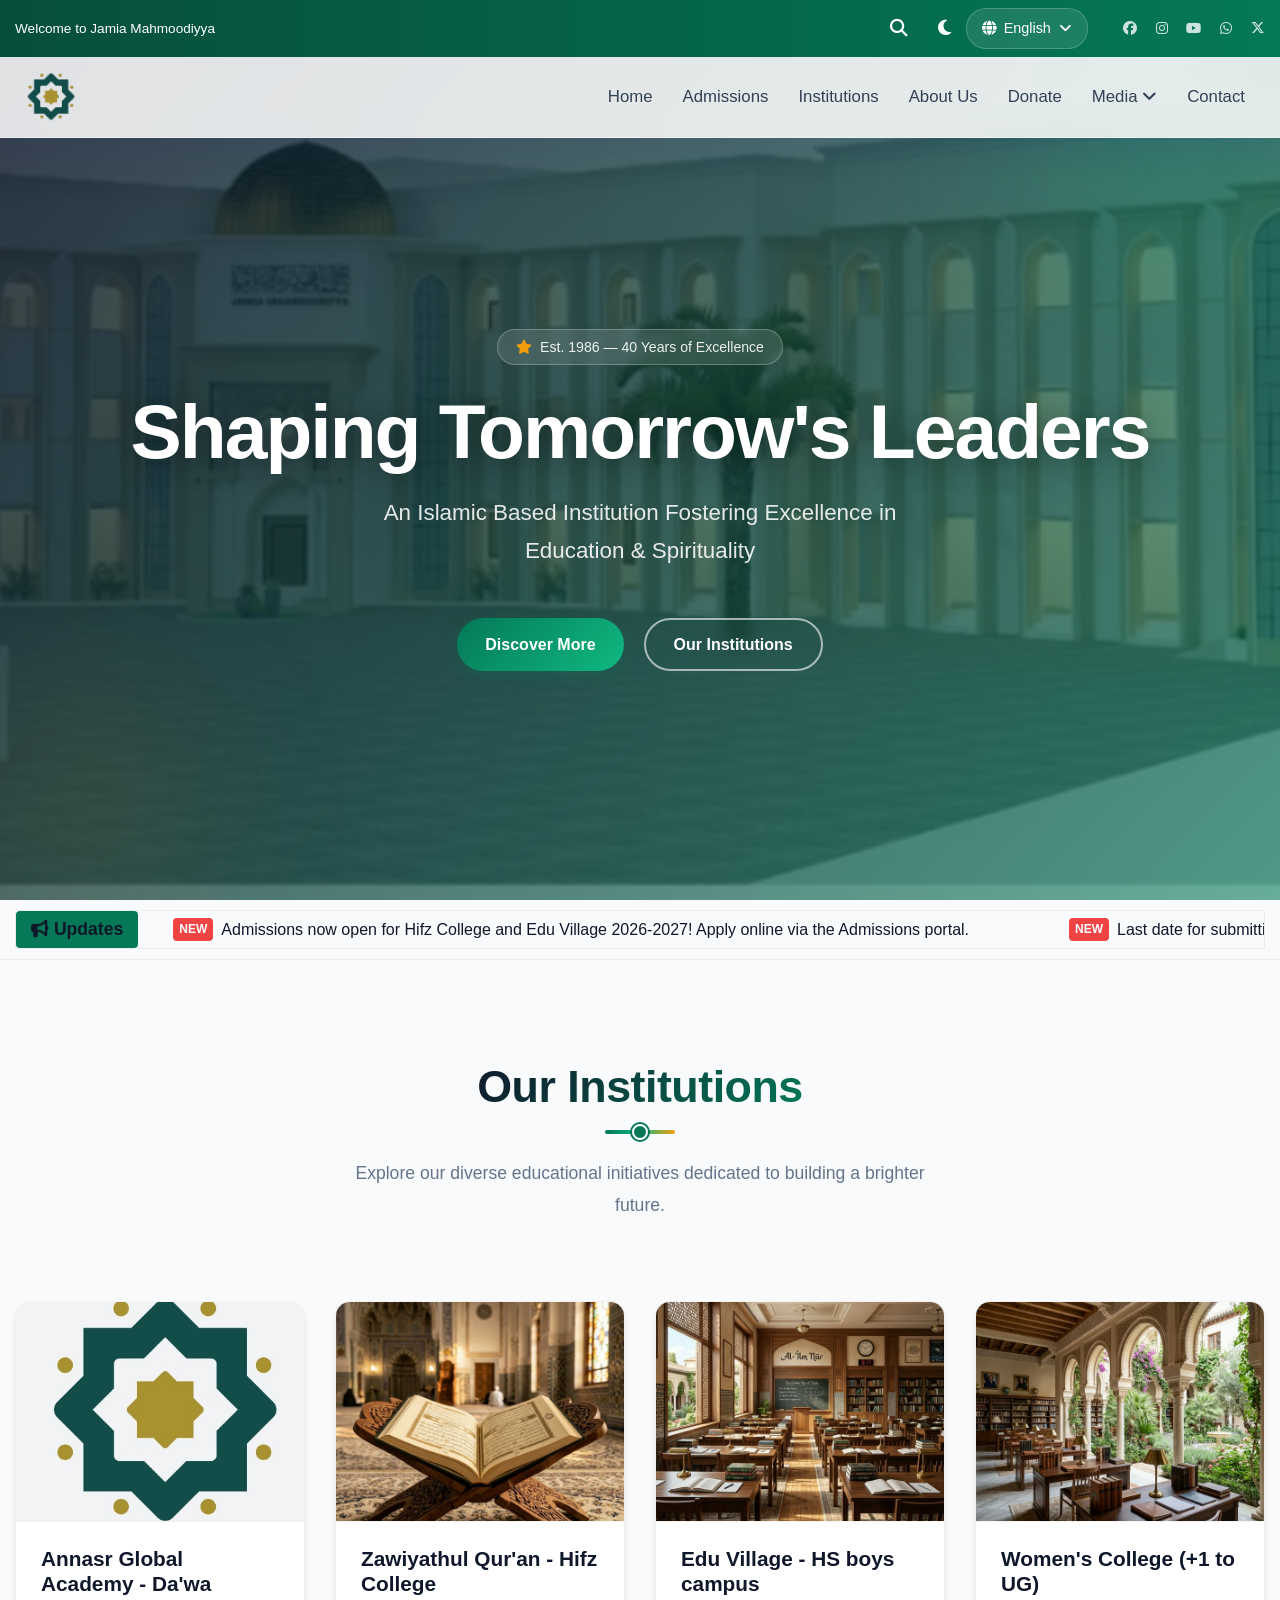
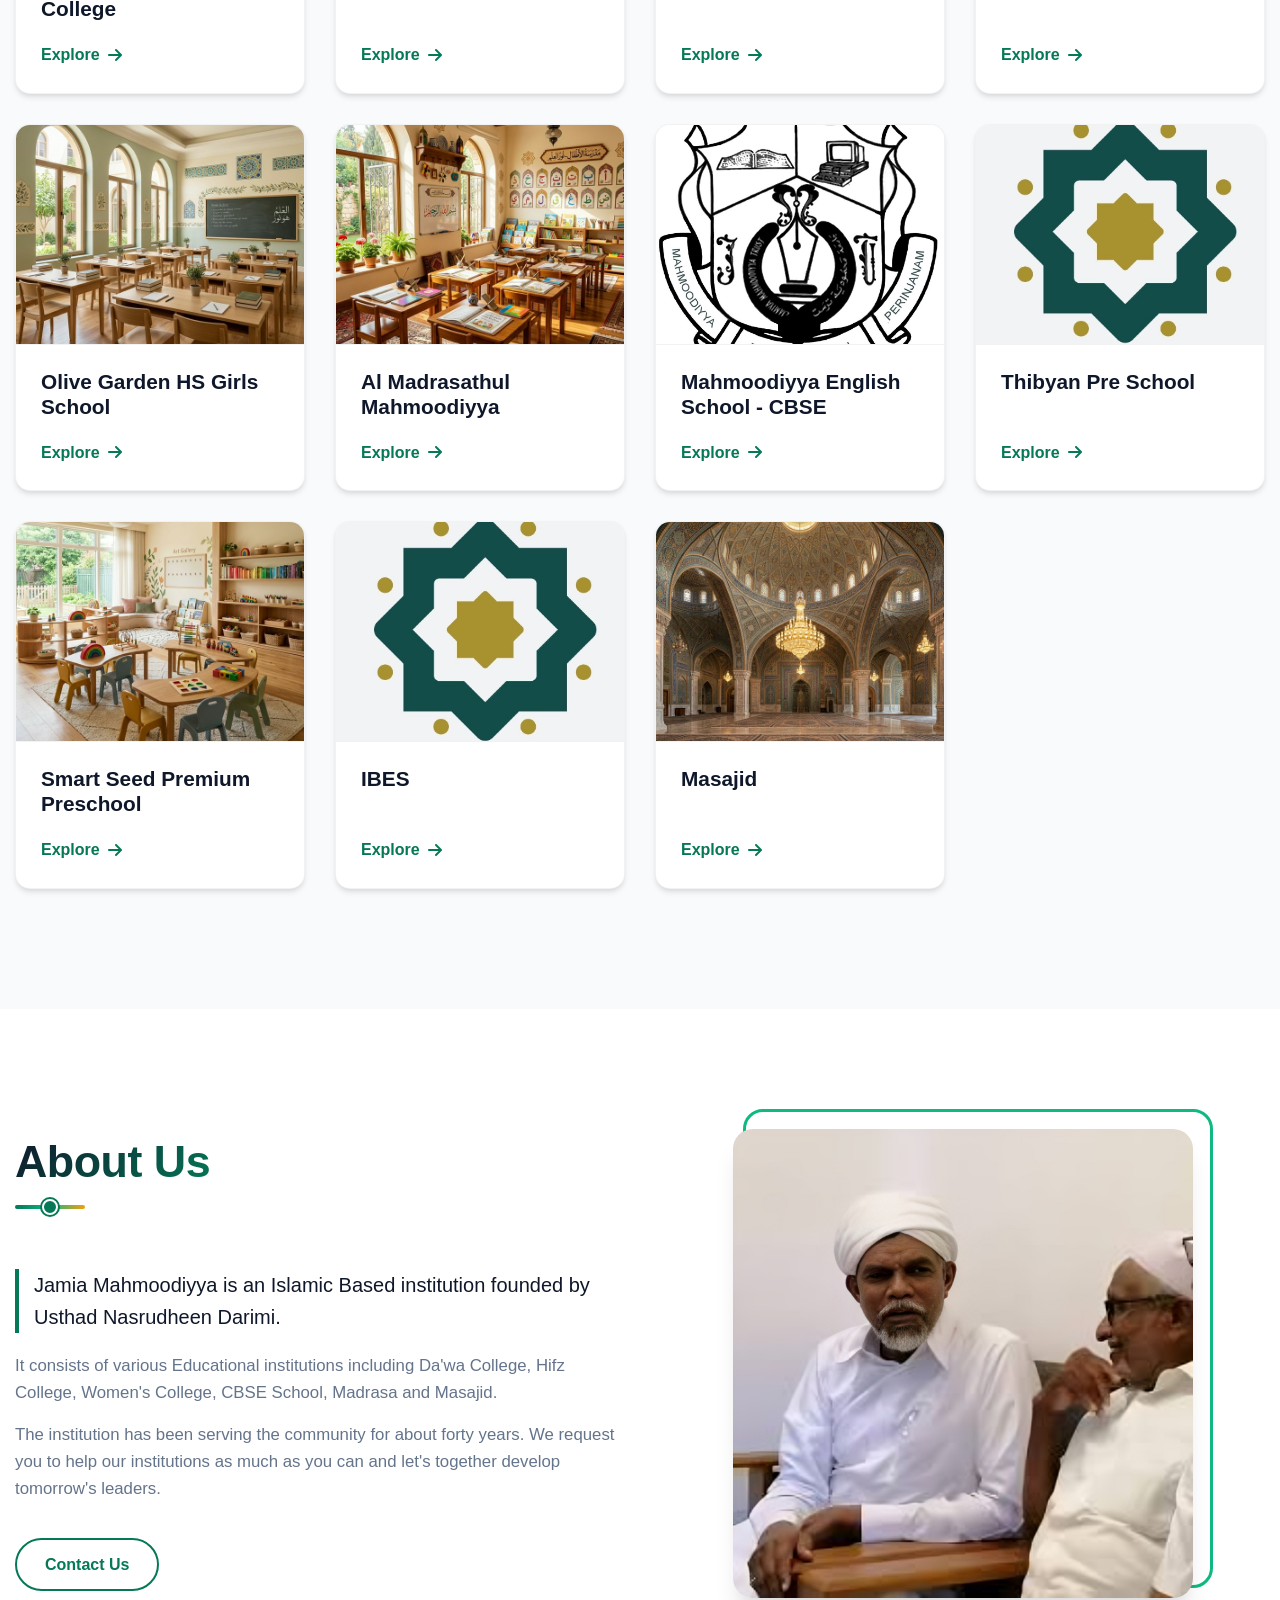
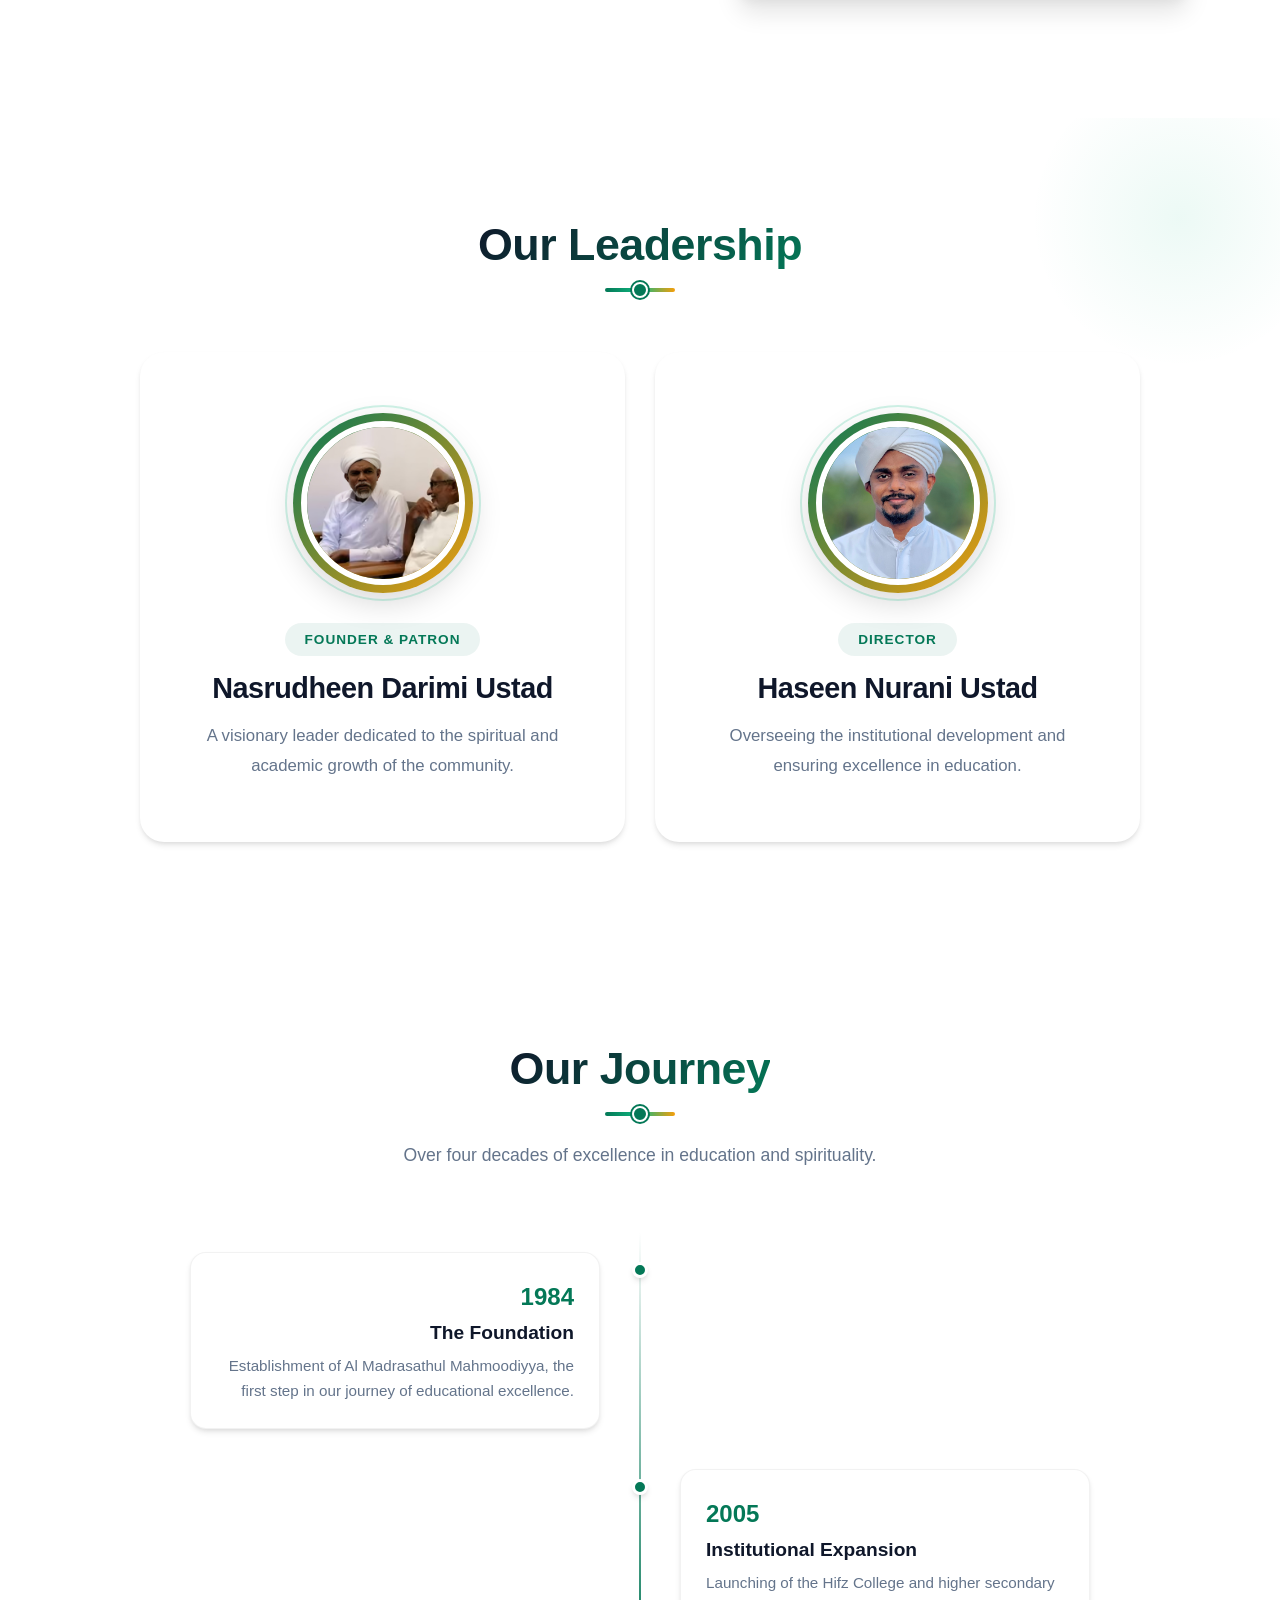
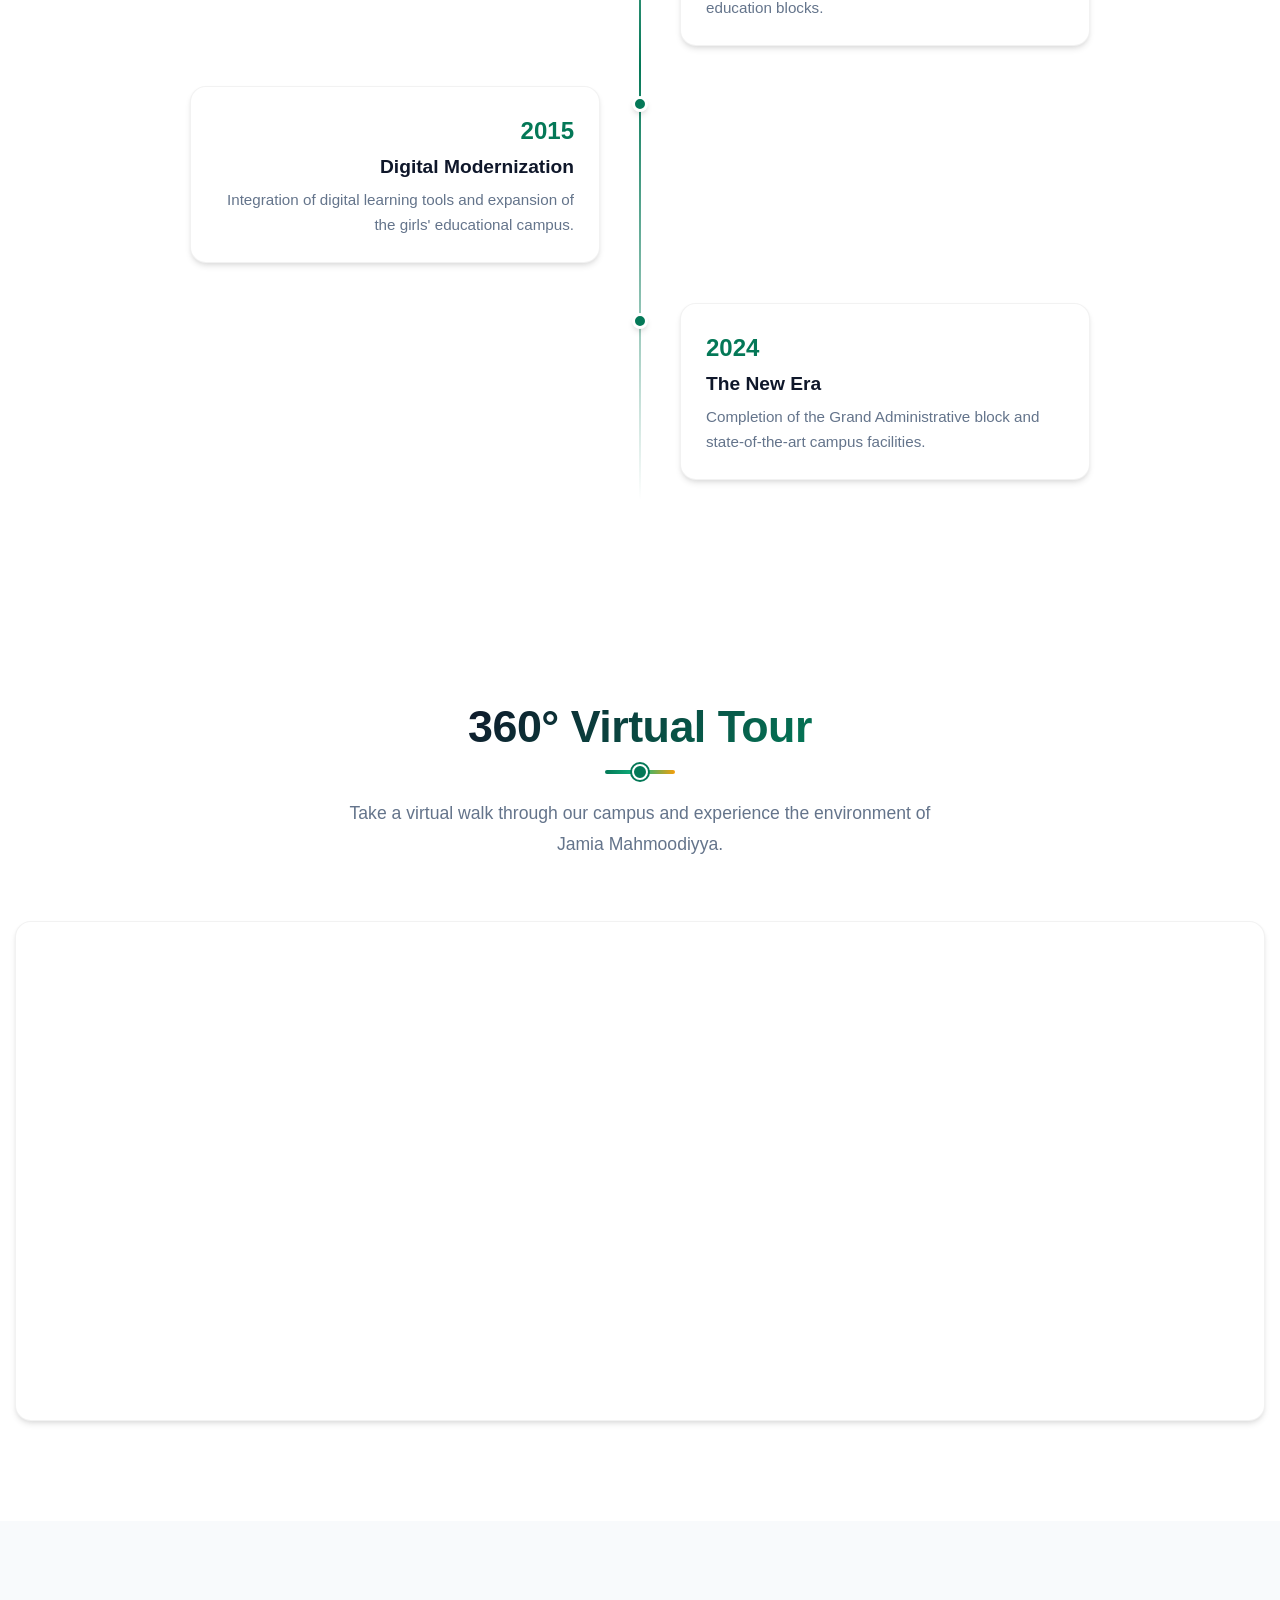
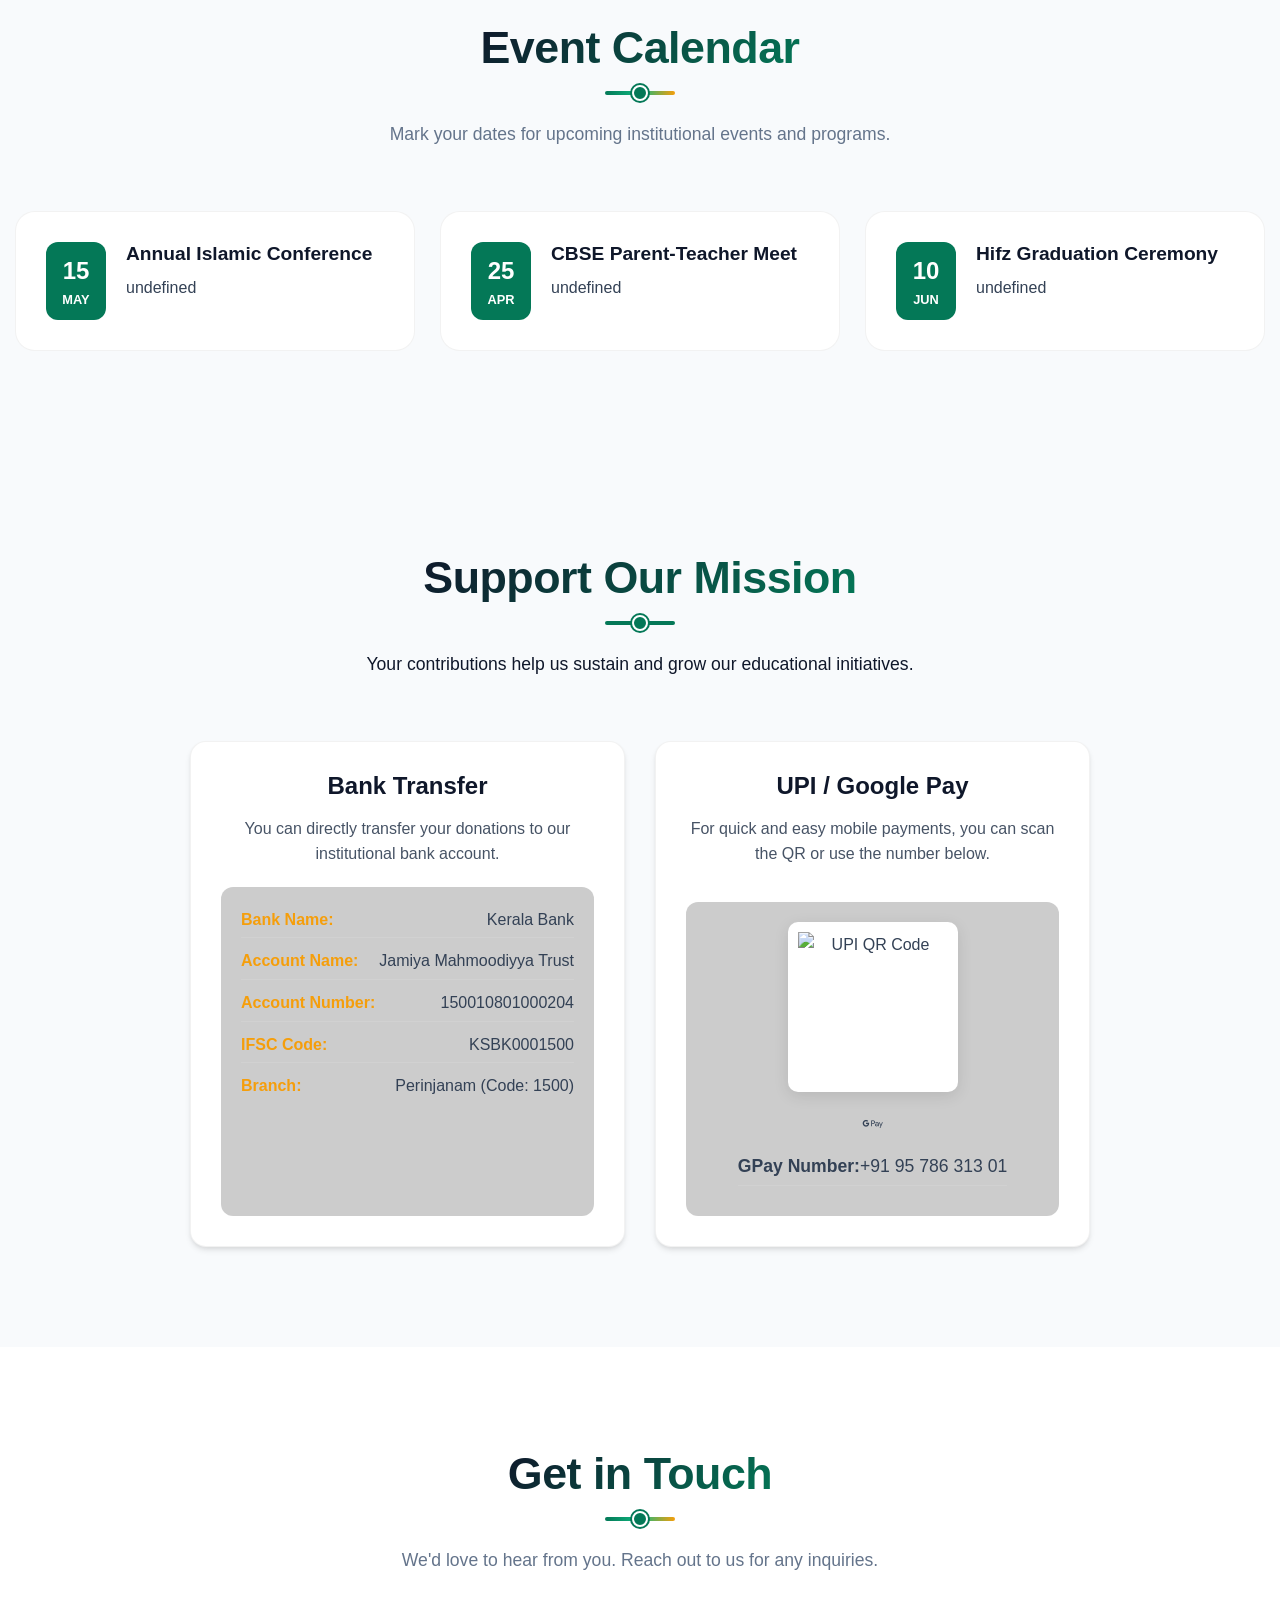
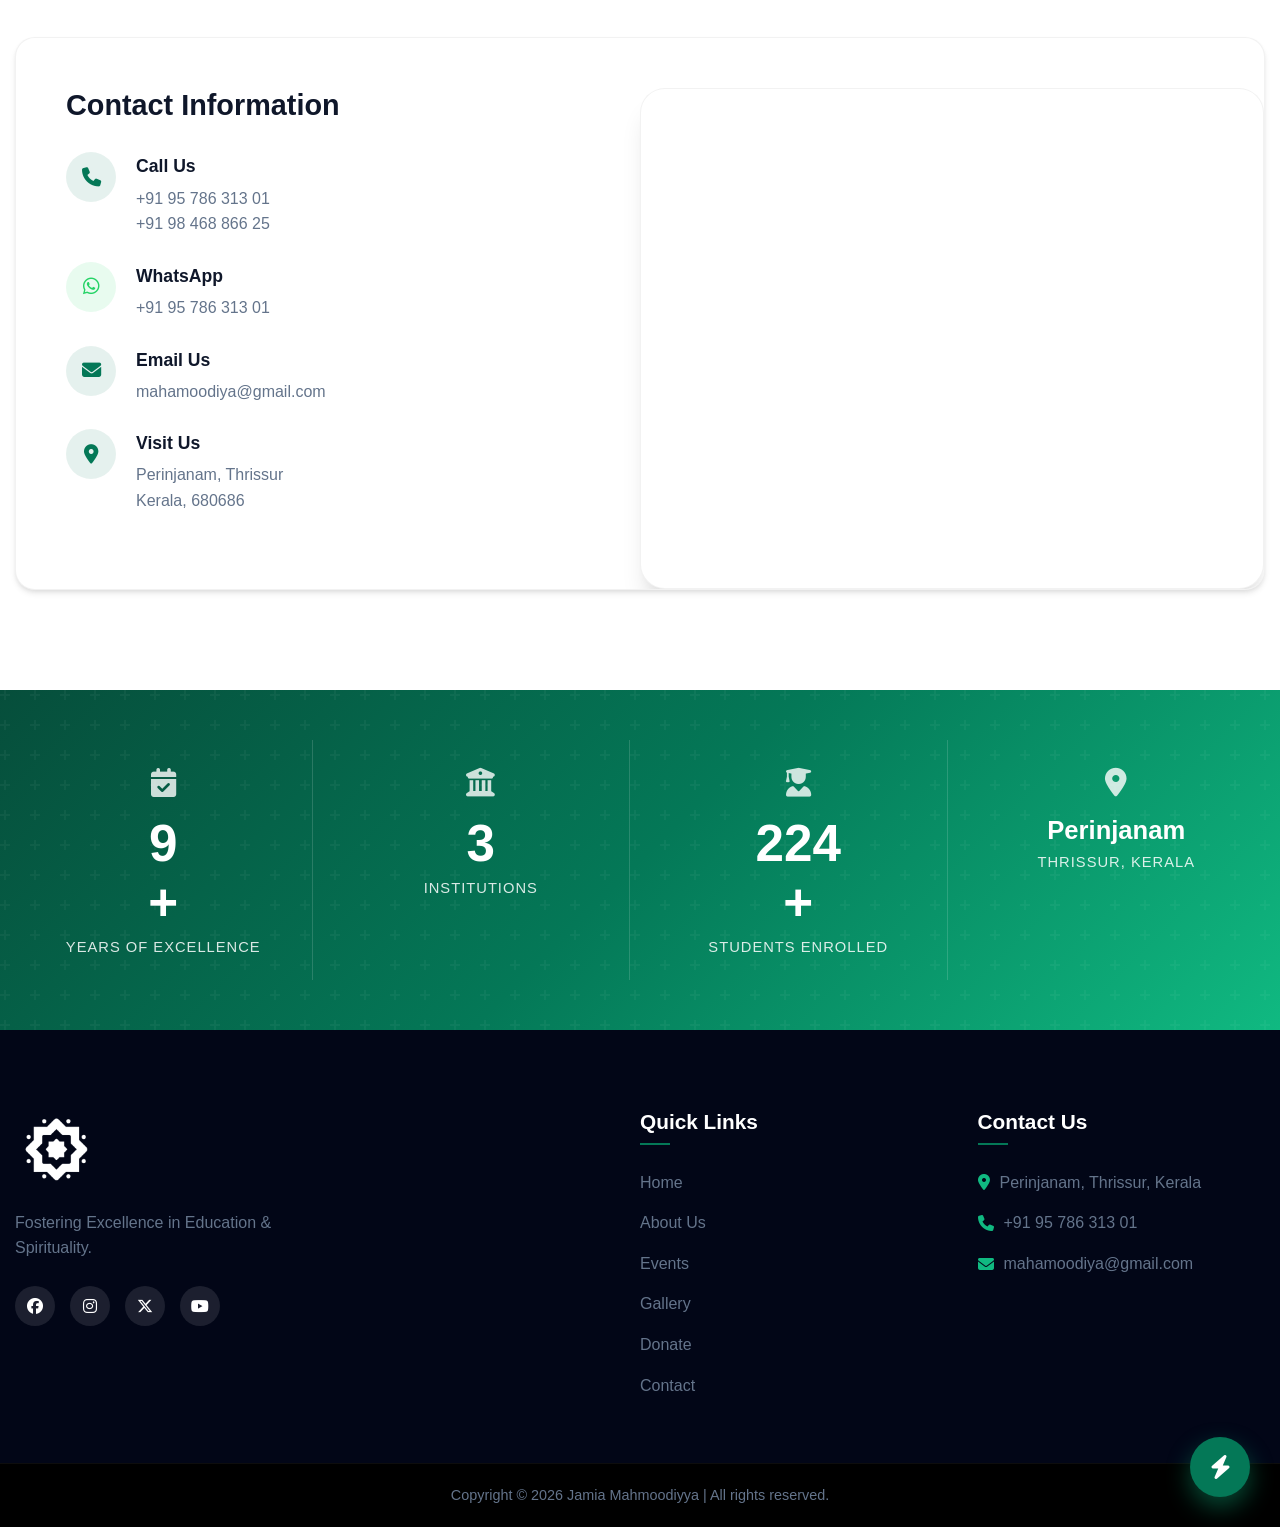
==== index.html @ a2c1b1e9 "implemented Interactive Journey, Quick Action FAB, and enhanced Google Maps" ====
<!DOCTYPE html>
<html lang="en">

<head>
    <meta charset="UTF-8">
    <meta name="viewport" content="width=device-width, initial-scale=1.0">
    <link rel="stylesheet" href="style.css">
    <link href="https://cdnjs.cloudflare.com/ajax/libs/font-awesome/6.6.0/css/all.min.css" rel="stylesheet">
    <link rel="icon" type="image/x-icon" href="Images/annasr.jpg">
    <title>Jamia Mahmoodiyya - Official Website</title>
    
    <!-- Pannellum 360 Viewer -->
    <link rel="stylesheet" href="https://cdn.jsdelivr.net/npm/pannellum@2.5.6/build/pannellum.css"/>
    <script type="text/javascript" src="https://cdn.jsdelivr.net/npm/pannellum@2.5.6/build/pannellum.js"></script>
    <!-- SEO & Open Graph Meta Tags -->
    <meta name="description"
        content="Jamia Mahmoodiyya is an Islamic Based institution fostering excellence in Education & Spirituality, founded by Usthad Nasrudheen Darimi.">
    <meta property="og:title" content="Jamia Mahmoodiyya - Shaping Tomorrow's Leaders">
    <meta property="og:description"
        content="An Islamic Based Institution Fostering Excellence in Education & Spirituality in Kerala.">
    <meta property="og:image" content="https://jamiamahmoodiyya.com/Images/annasr.jpg">
    <meta property="og:url" content="https://jamiamahmoodiyya.com">
    <meta name="twitter:card" content="summary_large_image">
    <!-- LocalBusiness Schema -->
    <script type="application/ld+json">
    {
      "@context": "https://schema.org",
      "@type": "EducationalOrganization",
      "name": "Jamia Mahmoodiyya",
      "url": "https://jamiamahmoodiyya.com/",
      "logo": "https://jamiamahmoodiyya.com/Images/annasr.jpg",
      "description": "An Islamic Based Institution Fostering Excellence in Education & Spirituality in Kerala.",
      "telephone": "+91-9578631301",
      "address": {
        "@type": "PostalAddress",
        "streetAddress": "Chakkarapadam Rd",
        "addressLocality": "Perinjanam",
        "addressRegion": "Kerala",
        "postalCode": "680686",
        "addressCountry": "IN"
      }
    }
    </script>
</head>

<body id="top">
    <!-- Splash Screen -->
    <div id="splash-screen">
        <img src="Images/annasr-bg.png" alt="Jamia Mahmoodiyya Logo" class="splash-logo">
        <div class="splash-loader"></div>
    </div>    <!-- Scrolling Notice Bar -->
    <div class="scroll-progress-container">
        <div class="scroll-progress-bar" id="scroll-progress-bar"></div>
    </div>

    <header class="main-head glass-header">
        <section class="welcome-icons-head">
            <div class="welcome-icons-div-head container">
                <div class="welcome">
                    <div class="welcome-text">
                        <span data-i18n="welcome-msg">Welcome to Jamia Mahmoodiyya</span>
                    </div>
                </div>

                <div class="lang-switcher-container" style="display: flex; align-items: center; gap: 15px;">
                    <button id="theme-toggle" aria-label="Toggle Dark Mode"
                        style="background:transparent; border:none; color:white; cursor:pointer; font-size: 1.1rem; transition: transform 0.2s;"><i
                            class="fa-solid fa-moon"></i></button>
                    <div class="lang-btn" id="lang-btn">
                        <i class="fa-solid fa-globe"></i> <span id="current-lang">English</span> <i
                            class="fa-solid fa-angle-down"></i>
                    </div>
                    <div class="lang-dropdown glass-menu" id="lang-dropdown">
                        <a href="#" class="lang-option" data-lang="en">English</a>
                        <a href="#" class="lang-option" data-lang="ml">മലയാളം</a>
                        <a href="#" class="lang-option" data-lang="ar">العربية</a>
                    </div>
                </div>

                <div class="icons">
                    <div class="icons-social-media">
                        <a href="https://www.facebook.com/KRNasrudheenDarimi?__tn__=-UC*F" target="_blank"
                            aria-label="Facebook"><i class="fa-brands fa-facebook"></i></a>
                        <a href="https://www.instagram.com/jamia_mahmoodiyya" target="_blank" aria-label="Instagram"><i
                                class="fa-brands fa-instagram"></i></a>
                        <a href="https://youtube.com/@mahmoodiyyamedia" target="_blank" aria-label="YouTube"><i
                                class="fa-brands fa-youtube"></i></a>
                        <a href="https://wa.me/+919578631301" target="_blank" aria-label="WhatsApp"><i
                                class="fa-brands fa-whatsapp"></i></a>
                        <a href="#" aria-label="X (Twitter)"><i class="fa-brands fa-x-twitter"></i></a>
                    </div>
                </div>
            </div>
        </section>

        <nav class="navi container">
            <div class="nav-content">
                <div class="nav-img">
                    <a href="index.html">
                        <img src="Images\annasr-bg.png" alt="Jamia Mahmoodiyya Logo">
                    </a>
                </div>

                <div class="nav-link">
                    <ul>
                        <li><a href="index.html" data-i18n="nav-home">Home</a></li>
                        <li><a href="admissions.html" data-i18n="nav-admissions">Admissions</a></li>
                        <li><a href="index.html#our-institutions" data-i18n="nav-institutions">Institutions</a></li>
                        <li><a href="index.html#About-us" data-i18n="nav-about">About Us</a></li>
                        <li><a href="#donate" data-i18n="nav-donate">Donate</a></li>
                        <li class="media-hover"><a href="#" data-i18n="nav-media">Media <i
                                    class="fa-solid fa-angle-down"></i></a>
                            <div class="sub-menu-media glass-menu">
                                <ul>
                                    <li><a href="events.html">Events</a></li>
                                    <li><a href="photogallery.html">Photo Gallery</a></li>
                                    <li><a href="videogallery.html">Video Gallery</a></li>
                                </ul>
                            </div>
                        </li>
                        <li><a href="#contact">Contact</a></li>
                    </ul>
                </div>

                <div class="mobile-menu-btn" role="button" tabindex="0" aria-label="Toggle Mobile Menu">
                    <i class="fa-solid fa-bars"></i>
                </div>
            </div>
        </nav>
    </header>

    <main>
        <section class="hero-section" id="home">
            <div class="hero-overlay"></div>
            <!-- Decorative floating orbs -->
            <div class="hero-orb hero-orb-1"></div>
            <div class="hero-orb hero-orb-2"></div>

            <div class="hero-content container reveal">
                <div class="hero-badge">
                    <i class="fa-solid fa-star" style="color:var(--accent-color);"></i>
                    Est. 1986 — 40 Years of Excellence
                </div>
                <h1 class="hero-title" data-i18n="hero-title">Shaping Tomorrow's
                    <span class="hero-title-accent">Leaders</span>
                </h1>
                <p class="hero-subtitle" data-i18n="hero-subtitle">An Islamic Based Institution Fostering Excellence in
                    Education &amp; Spirituality</p>
                <div class="hero-buttons">
                    <a href="#About-us" class="btn btn-primary" data-i18n="btn-discover">
                        <i class="fa-solid fa-compass"></i> Discover More
                    </a>
                    <a href="#our-institutions" class="btn btn-secondary" data-i18n="btn-institutions">
                        <i class="fa-solid fa-building-columns"></i> Our Institutions
                    </a>
                </div>
            </div>
        </section>

        <!-- Notice Board Section -->
        <section class="notice-board-section">
            <div class="container relative">
                <div class="notice-board-container">
                    <div class="notice-header">
                        <h3><i class="fa-solid fa-bullhorn"></i> Updates</h3>
                    </div>
                    <div class="notice-content">
                        <div class="marquee-track">
                            <span class="notice-item"><span class="badge new-badge">NEW</span> Admissions now open for Hifz College and Edu Village 2026-2027! Apply online via the Admissions portal.</span>
                            <span class="notice-item"><span class="badge new-badge">REMINDER</span> Last date for submitting
                                Hifz College applications is March 31, 2026.</span>
                            <span class="notice-item">Upcoming Event: Annual Islamic Conference to be held next month.
                                Detailed schedule will be published soon.</span>
                            <span class="notice-item"><span class="badge new-badge">UPDATE</span> Important
                                parent-teacher meeting for CBSE students on the upcoming Saturday.</span>
                            <span class="notice-item">Result published for Al Madrasathul Mahmoodiyya Half-yearly
                                examinations. Please collect from the office.</span>
                            <span class="notice-item">New hostel facilities now available for Da'wa College students.
                                Contact the administration for details.</span>
                            <span class="notice-item">Congratulations to the successful candidates of the recent
                                scholarship exams!</span>
                            <span class="notice-item"><span class="badge new-badge">NOTICE</span> Special weekend Islamic classes starting
                                for professionals next month.</span>
                            <span class="notice-item">Donations mapping improved: Seamless UPI payment methods are now
                                live and verified.</span>
                            <span class="notice-item">Jamia Mahmoodiyya Women's College announces new diploma courses in
                                Islamic Finance.</span>
                        </div>
                    </div>
                </div>
            </div>
        </section>

        <section class="institution section-padding" id="our-institutions">
            <div class="container reveal">
                <div class="section-header">
                    <h2>Our Institutions</h2>
                    <div class="divider"></div>
                    <p class="section-desc">Explore our diverse educational initiatives dedicated to building a brighter
                        future.</p>
                </div>

                <div class="institution-gallery">
                    <a href="institutions.html?id=annasr" class="inst-item glass-card">
                        <div class="inst-img-wrapper">
                            <img src="Images\annasr.jpg" alt="Annasr Global Academy - Da'wa college" loading="lazy">
                        </div>
                        <div class="inst-info">
                            <h3 class="inst-name">Annasr Global Academy - Da'wa College</h3>
                            <span class="view-details">Explore <i class="fa-solid fa-arrow-right"></i></span>
                        </div>
                    </a>
                    <a href="institutions.html?id=zawiya" class="inst-item glass-card">
                        <div class="inst-img-wrapper">
                            <img src="Images\zawiyathul_quran.png" alt="Zawiyathul Qur'an" loading="lazy">
                        </div>
                        <div class="inst-info">
                            <h3 class="inst-name">Zawiyathul Qur'an - Hifz College</h3>
                            <span class="view-details">Explore <i class="fa-solid fa-arrow-right"></i></span>
                        </div>
                    </a>
                    <a href="institutions.html?id=eduvillage" class="inst-item glass-card">
                        <div class="inst-img-wrapper">
                            <img src="Images\edu_village.png" alt="Edu Village" loading="lazy">
                        </div>
                        <div class="inst-info">
                            <h3 class="inst-name">Edu Village - HS boys campus</h3>
                            <span class="view-details">Explore <i class="fa-solid fa-arrow-right"></i></span>
                        </div>
                    </a>
                    <a href="institutions.html?id=womens" class="inst-item glass-card">
                        <div class="inst-img-wrapper">
                            <img src="Images\womens_college.png" alt="Women's College" loading="lazy">
                        </div>
                        <div class="inst-info">
                            <h3 class="inst-name">Women's College (+1 to UG)</h3>
                            <span class="view-details">Explore <i class="fa-solid fa-arrow-right"></i></span>
                        </div>
                    </a>
                    <a href="institutions.html?id=olive_garden" class="inst-item glass-card">
                        <div class="inst-img-wrapper">
                            <img src="Images\olive_garden.png" alt="Olive Garden" loading="lazy">
                        </div>
                        <div class="inst-info">
                            <h3 class="inst-name">Olive Garden HS Girls School</h3>
                            <span class="view-details">Explore <i class="fa-solid fa-arrow-right"></i></span>
                        </div>
                    </a>
                    <a href="institutions.html?id=madrasa" class="inst-item glass-card">
                        <div class="inst-img-wrapper">
                            <img src="Images\madrasa.png" alt="Al Madrasathul Mahmoodiyya" loading="lazy">
                        </div>
                        <div class="inst-info">
                            <h3 class="inst-name">Al Madrasathul Mahmoodiyya</h3>
                            <span class="view-details">Explore <i class="fa-solid fa-arrow-right"></i></span>
                        </div>
                    </a>
                    <a href="institutions.html?id=cbse" class="inst-item glass-card">
                        <div class="inst-img-wrapper">
                            <img src="Images\logo eng schl.jpg" alt="Mahmoodiyya English School" loading="lazy">
                        </div>
                        <div class="inst-info">
                            <h3 class="inst-name">Mahmoodiyya English School - CBSE</h3>
                            <span class="view-details">Explore <i class="fa-solid fa-arrow-right"></i></span>
                        </div>
                    </a>
                    <a href="institutions.html?id=thibyan" class="inst-item glass-card">
                        <div class="inst-img-wrapper">
                            <img src="Images\annasr.jpg" alt="Thibyan Pre School" loading="lazy">
                        </div>
                        <div class="inst-info">
                            <h3 class="inst-name">Thibyan Pre School</h3>
                            <span class="view-details">Explore <i class="fa-solid fa-arrow-right"></i></span>
                        </div>
                    </a>
                    <a href="institutions.html?id=smart_seed" class="inst-item glass-card">
                        <div class="inst-img-wrapper">
                            <img src="Images\smart_seed.png" alt="Smart Seed Premium Pre-school" loading="lazy">
                        </div>
                        <div class="inst-info">
                            <h3 class="inst-name">Smart Seed Premium Preschool</h3>
                            <span class="view-details">Explore <i class="fa-solid fa-arrow-right"></i></span>
                        </div>
                    </a>
                    <a href="institutions.html?id=ibes" class="inst-item glass-card">
                        <div class="inst-img-wrapper">
                            <img src="Images\annasr.jpg" alt="IBES" loading="lazy">
                        </div>
                        <div class="inst-info">
                            <h3 class="inst-name">IBES</h3>
                            <span class="view-details">Explore <i class="fa-solid fa-arrow-right"></i></span>
                        </div>
                    </a>
                    <a href="institutions.html?id=masajid" class="inst-item glass-card">
                        <div class="inst-img-wrapper">
                            <img src="Images\masajid.png" alt="Masajid" loading="lazy">
                        </div>
                        <div class="inst-info">
                            <h3 class="inst-name">Masajid</h3>
                            <span class="view-details">Explore <i class="fa-solid fa-arrow-right"></i></span>
                        </div>
                    </a>
                </div>
            </div>
        </section>



        <section id="About-us" class="about section-padding">
            <div class="container reveal">
                <div class="about-content grid-2-col">
                    <div class="about-text-content">
                        <div class="section-header align-left">
                            <h2>About Us</h2>
                            <div class="divider align-left"></div>
                        </div>
                        <p class="abt-lead">Jamia Mahmoodiyya is an Islamic Based institution founded by Usthad
                            Nasrudheen Darimi.</p>
                        <p class="abt">It consists of various Educational institutions including Da'wa College, Hifz
                            College, Women's College, CBSE School, Madrasa and Masajid.</p>
                        <p class="abt">The institution has been serving the community for about forty years. We request
                            you to help our institutions as much as you can and let's together develop tomorrow's
                            leaders.</p>
                        <a href="#contact" class="btn btn-outline">Contact Us</a>
                    </div>
                    <div class="about-image-content">
                        <div class="image-stack">
                            <img src="Images/darimi-ustad.png" alt="Usthad Nasrudheen Darimi"
                                class="about-img main-img shadow-lg" loading="lazy">
                        </div>
                    </div>
                </div>
            </div>
        </section>
        
        <!-- Leadership Section -->
        <section id="leadership" class="leadership section-padding">
            <div class="container reveal">
                <div class="section-header">
                    <h2 data-i18n="leadership-title">Our Leadership</h2>
                    <div class="divider"></div>
                </div>
                <div class="leadership-grid" id="faculty-list">
                    <!-- Leadership will be loaded dynamically from faculty.json -->
                </div>
            </div>
        </section>

        <!-- Milestone Timeline (Our Journey) -->
        <section id="our-journey" class="timeline-section section-padding bg-surface">
            <div class="container reveal">
                <div class="section-header">
                    <h2 data-i18n="timeline-title">Our Journey</h2>
                    <div class="divider"></div>
                    <p class="section-desc" data-i18n="timeline-desc">Over four decades of excellence in education and
                        spirituality.</p>
                </div>

                <div class="timeline" id="journey-timeline">
                    <!-- Milestones will be loaded dynamically from journey.json -->
                </div>
            </div>
        </section>



        <!-- Virtual Tour Section (360° View) -->
        <section class="virtual-tour-section section-padding bg-surface" id="virtual-tour">
            <div class="container">
                <div class="section-header">
                    <h2>360° Virtual Tour</h2>
                    <div class="divider"></div>
                    <p class="section-desc">Take a virtual walk through our campus and experience the environment of Jamia Mahmoodiyya.</p>
                </div>

                <div class="tour-wrapper glass-card">
                    <div id="panorama" style="width: 100%; height: 750px; border-radius: 15px;"></div>
                </div>

                <script>
                    document.addEventListener('DOMContentLoaded', function() {
                        // Initialize Pannellum when the section is reached or immediately
                        // For demonstration, we use the 'jm bg.jpg' as the 360 image
                        // In a real scenario, this would be an equirectangular 360 image
                        pannellum.viewer('panorama', {
                            "type": "equirectangular",
                            "panorama": "Images/mahmoodiyya new building.jpg",
                            "autoLoad": true,
                            "autoRotate": -2,
                            "title": "Jamia Mahmoodiyya - Main Building",
                            "author": "Jamia Media"
                        });
                    });
                </script>
            </div>
        </section>

        <!-- Dynamic Event Calendar -->
        <section id="event-calendar" class="section-padding">
            <div class="container reveal">
                <div class="section-header">
                    <h2 data-i18n="calendar-title">Event Calendar</h2>
                    <div class="divider"></div>
                    <p class="section-desc">Mark your dates for upcoming institutional events and programs.</p>
                </div>
                <div class="calendar-grid" id="calendar-track">
                    <!-- Events will be loaded dynamically -->
                </div>
            </div>
        </section>

        <section id="donate" class="donate section-padding">
            <div class="container reveal">
                <div class="section-header center">
                    <h2>Support Our Mission</h2>
                    <div class="divider"></div>
                    <p class="section-desc">Your contributions help us sustain and grow our educational initiatives.</p>
                </div>
                <!-- Latest Articles / Blog Section -->
        <!-- CTA Section -->
                <div class="donate-grid">
                    <div class="donate-card glass-card">
                        <div class="donate-info">
                            <h3>Bank Transfer</h3>
                            <p>You can directly transfer your donations to our institutional bank account.</p>
                            <div class="bank-details">
                                <p><strong>Bank Name:</strong> Kerala Bank</p>
                                <p><strong>Account Name:</strong> Jamiya Mahmoodiyya Trust</p>
                                <p><strong>Account Number:</strong> 150010801000204</p>
                                <p><strong>IFSC Code:</strong> KSBK0001500</p>
                                <p><strong>Branch:</strong> Perinjanam (Code: 1500)</p>
                            </div>
                        </div>
                    </div>

                    <!-- UPI/Google Pay Card -->
                    <div class="donate-card glass-card">
                        <div class="donate-info donate-info-centered">
                            <h3>UPI / Google Pay</h3>
                            <p>For quick and easy mobile payments, you can scan the QR or use the number below.</p>
                            <div class="upi-details-clean">
                                <div class="qr-code-wrapper">
                                    <img src="https://api.qrserver.com/v1/create-qr-code/?size=250x250&data=upi%3A%2F%2Fpay%3Fpa%3D9578631301%40okaxis%26pn%3DJamia%20Mahmoodiyya%26cu%3DINR"
                                        alt="UPI QR Code" loading="lazy">
                                </div>
                                <div class="upi-text-info">
                                    <div class="upi-icon"><i class="fa-brands fa-google-pay"></i></div>
                                    <p class="gpay-number"><strong>GPay Number:</strong> +91 95 786 313 01</p>
                                    <a href="upi://pay?pa=9578631301@okaxis&pn=Jamia%20Mahmoodiyya&cu=INR" class="btn btn-primary btn-sm mobile-only-pay" style="margin-top: 10px; font-size: 0.8rem; padding: 8px 15px;">
                                        <i class="fa-solid fa-mobile-screen"></i> Pay via UPI App
                                    </a>
                                </div>
                            </div>
                        </div>
                    </div>
                </div>
            </div>
        </section>

        <section id="contact" class="contact section-padding bg-surface">
            <div class="container reveal">
                <div class="section-header">
                    <h2>Get in Touch</h2>
                    <div class="divider"></div>
                    <p class="section-desc">We'd love to hear from you. Reach out to us for any inquiries.</p>
                </div>

                <div class="contact-container glass-card shadow-lg">
                    <div class="contact-details">
                        <h3>Contact Information</h3>
                        <ul class="contact-list">
                            <li>
                                <div class="icon-box"><i class="fa-solid fa-phone"></i></div>
                                <div class="info-text">
                                    <strong>Call Us</strong>
                                    <span>+91 95 786 313 01<br>+91 98 468 866 25</span>
                                </div>
                            </li>
                            <li>
                                <div class="icon-box whatsapp"><i class="fa-brands fa-whatsapp"></i></div>
                                <div class="info-text">
                                    <strong>WhatsApp</strong>
                                    <span><a href="https://wa.me/+919578631301" target="_blank">+91 95 786 313
                                            01</a></span>
                                </div>
                            </li>
                            <li>
                                <div class="icon-box email"><i class="fa-solid fa-envelope"></i></div>
                                <div class="info-text">
                                    <strong>Email Us</strong>
                                    <span><a href="mailto:mahamoodiya@gmail.com">mahamoodiya@gmail.com</a></span>
                                </div>
                            </li>
                            <li>
                                <div class="icon-box location"><i class="fa-solid fa-location-dot"></i></div>
                                <div class="info-text">
                                    <strong>Visit Us</strong>
                                    <span>Perinjanam, Thrissur<br>Kerala, 680686</span>
                                </div>
                            </li>
                        </ul>
                    </div>
                <div class="map-full-wrapper reveal">
                    <iframe
                        src="https://www.google.com/maps/embed?pb=!1m18!1m12!1m3!1d3925.376648256478!2d76.15800137451193!3d10.311711467594579!2m3!1f0!2f0!3f0!3m2!1i1024!2i768!4f13.1!3m3!1m2!1s0x3b081e195bdaab51%3A0x6294e8a838404e2e!2s8566%2BM6W%2C%201%2C%20Chakkarapadam%20Rd%2C%20Perinjanam%2C%20Kerala%20680686!5e0!3m2!1sen!2sin!4v1732860904368!5m2!1sen!2sin"
                        title="Jamia Mahmoodiyya Location Map" style="border:0; width: 100%; height: 450px; border-radius: 20px;" 
                        allowfullscreen="" loading="lazy" referrerpolicy="no-referrer-when-downgrade"></iframe>
                </div>
            </div>
        </section>

        <!-- Stats Strip -->
        <section class="stats-strip">
            <div class="container">
                <div class="stats-grid">
                    <div class="stat-item">
                        <div class="stat-icon"><i class="fa-solid fa-calendar-check"></i></div>
                        <span class="stat-number counter" data-target="40">0</span><span class="stat-number">+</span>
                        <div class="stat-label">Years of Excellence</div>
                    </div>
                    <div class="stat-item">
                        <div class="stat-icon"><i class="fa-solid fa-building-columns"></i></div>
                        <span class="stat-number counter" data-target="9">0</span>
                        <div class="stat-label">Institutions</div>
                    </div>
                    <div class="stat-item">
                        <div class="stat-icon"><i class="fa-solid fa-user-graduate"></i></div>
                        <span class="stat-number counter" data-target="1000">0</span><span class="stat-number">+</span>
                        <div class="stat-label">Students Enrolled</div>
                    </div>
                    <div class="stat-item">
                        <div class="stat-icon"><i class="fa-solid fa-location-dot"></i></div>
                        <span class="stat-number" style="font-size:1.6rem;">Perinjanam</span>
                        <div class="stat-label">Thrissur, Kerala</div>
                    </div>
                </div>
            </div>
        </section>
    </main>

    <footer class="site-footer">
        <div class="footerContainer container">
            <div class="footer-grid">
                <div class="footer-about">
                    <img src="Images/annasr-bg.png" alt="Jamia Mahmoodiyya Logo" class="footer-logo">
                    <p>Fostering Excellence in Education & Spirituality.</p>
                    <div class="socialIcons">
                        <a href="https://www.facebook.com/KRNasrudheenDarimi?__tn__=-UC*F" aria-label="Facebook"><i
                                class="fa-brands fa-facebook"></i></a>
                        <a href="https://www.instagram.com/jamia_mahmoodiyya" aria-label="Instagram"><i
                                class="fa-brands fa-instagram"></i></a>
                        <a href="#" aria-label="Twitter"><i class="fa-brands fa-x-twitter"></i></a>
                        <a href="https://youtube.com/@mahmoodiyyamedia" aria-label="YouTube"><i
                                class="fa-brands fa-youtube"></i></a>
                    </div>
                </div>

                <div class="footerNav">
                    <h3>Quick Links</h3>
                    <ul>
                        <li><a href="index.html" data-i18n="nav-home">Home</a></li>
                        <li><a href="#About-us">About Us</a></li>
                        <li><a href="events.html">Events</a></li>
                        <li><a href="photogallery.html">Gallery</a></li>
                        <li><a href="#donate">Donate</a></li>
                        <li><a href="#contact">Contact</a></li>
                    </ul>
                </div>

                <div class="footer-contact">
                    <h3>Contact Us</h3>
                    <p><i class="fa-solid fa-location-dot"></i> Perinjanam, Thrissur, Kerala</p>
                    <p><i class="fa-solid fa-phone"></i> +91 95 786 313 01</p>
                    <p><i class="fa-solid fa-envelope"></i> mahamoodiya@gmail.com</p>
                </div>
            </div>
        </div>
        <div class="footerBottom">
            <p>Copyright &copy; <span id="current-year">2026</span> Jamia Mahmoodiyya | All rights reserved.</p>
        </div>
    </footer>






    <!-- Quick Action Menu -->
    <div class="quick-action-menu" id="quick-action-menu">
        <div class="action-items">
            <a href="tel:+919578631301" class="action-item" title="Call Us"><i class="fa-solid fa-phone"></i></a>
            <a href="index.html#donate" class="action-item" title="Donate"><i class="fa-solid fa-heart"></i></a>
            <a href="admissions.html" class="action-item" title="Admissions"><i class="fa-solid fa-user-plus"></i></a>
        </div>
        <button class="fab-main" id="fab-main" aria-label="Quick Actions">
            <i class="fa-solid fa-bolt"></i>
        </button>
    </div>

    <!-- Custom Translations Script -->
    <script src="translations.js" defer></script>
    <script src="script.js" defer></script>
</body>

</html>
---- style.css ----
/* ==========================================================================
   CSS Variables & Theming
   ========================================================================== */
:root {
    /* Color Palette - Premium Emerald Theme */
    --primary-color: #047857;
    /* Deep Emerald */
    --primary-light: #10b981;
    --primary-dark: #064e3b;
    --accent-color: #f59e0b;
    /* Amber */

    /* Backgrounds */
    --bg-main: #f8fafc;
    --bg-surface: #ffffff;
    --bg-dark: #0f172a;
    /* Slate 900 */
    --bg-footer: #020617;
    /* Slate 950 */

    /* Text Colors */
    --text-main: #334155;
    /* Slate 700 */
    --text-heading: #0f172a;
    /* Slate 900 */
    --text-muted: #64748b;
    /* Slate 500 */
    --text-light: #f8fafc;

    /* Glassmorphism */
    --glass-bg: rgba(255, 255, 255, 0.85);
    --glass-border: rgba(255, 255, 255, 0.4);
    --glass-shadow: 0 8px 32px 0 rgba(31, 38, 135, 0.1);

    /* Typography */
    --font-main: "Poppins", sans-serif;

    /* Transitions & Shadows */
    --transition-fast: 0.2s ease;
    --transition-normal: 0.3s ease-in-out;
    --transition-slow: 0.5s cubic-bezier(0.4, 0, 0.2, 1);

    --shadow-sm: 0 1px 2px 0 rgba(0, 0, 0, 0.05);
    --shadow-md: 0 4px 6px -1px rgba(0, 0, 0, 0.1), 0 2px 4px -1px rgba(0, 0, 0, 0.06);
    --shadow-lg: 0 10px 15px -3px rgba(0, 0, 0, 0.1), 0 4px 6px -2px rgba(0, 0, 0, 0.05);
    --shadow-xl: 0 20px 25px -5px rgba(0, 0, 0, 0.1), 0 10px 10px -5px rgba(0, 0, 0, 0.04);
    --shadow-hover: 0 25px 50px -12px rgba(0, 0, 0, 0.25);

    /* Status Colors */
    --success: #10b981;
    --warning: #f59e0b;
    --danger: #ef4444;
    --whatsapp: #25D366;
}

/* ==========================================================================
   CSS Reset & Base Styles
   ========================================================================== */
* {
    margin: 0;
    padding: 0;
    box-sizing: border-box;
}

html, body {
    overflow-x: hidden;
    width: 100%;
    margin: 0;
    padding: 0;
}

body {
    font-family: var(--font-main);
    color: var(--text-main);
    background-color: var(--bg-main);
    line-height: 1.6;
    overflow-x: hidden;
}

h1,
h2,
h3,
h4,
h5,
h6 {
    color: var(--text-heading);
    font-weight: 700;
    line-height: 1.2;
}

a {
    text-decoration: none;
    color: inherit;
    transition: color var(--transition-fast);
}

ul {
    list-style: none;
}

img {
    max-width: 100%;
    height: auto;
    display: block;
}

/* ==========================================================================
   Layout Helpers
   ========================================================================== */
.container {
    width: 100%;
    max-width: 1280px;
    margin: 0 auto;
    padding: 0 15px;
    box-sizing: border-box;
}

/* Sub-Page Hero Section */
.sub-page-hero {
    padding-top: 180px;
    padding-bottom: 80px;
    background: linear-gradient(135deg, rgba(4, 120, 87, 0.95) 0%, rgba(15, 23, 42, 0.92) 60%, rgba(4, 120, 87, 0.8) 100%),
                url('Images/mahmoodiyya new building.jpg');
    background-size: cover;
    background-position: center;
    background-attachment: fixed;
    text-align: center;
    color: white;
    position: relative;
    overflow: hidden;
}

.sub-page-hero::before {
    content: '';
    position: absolute;
    width: 400px;
    height: 400px;
    background: radial-gradient(circle, rgba(16, 185, 129, 0.15) 0%, transparent 70%);
    top: -100px;
    right: -100px;
    border-radius: 50%;
}

body.dark-theme .sub-page-hero {
    background: linear-gradient(135deg, rgba(2, 6, 23, 0.97) 0%, rgba(4, 78, 59, 0.9) 100%),
                url('Images/mahmoodiyya new building.jpg');
    background-size: cover;
    background-position: center;
}

.sub-page-hero h1 {
    font-size: clamp(2.8rem, 6vw, 4.5rem);
    font-weight: 800;
    margin-bottom: 12px;
    text-shadow: 0 4px 30px rgba(0,0,0,0.4);
    letter-spacing: -1px;
}

.breadcrumb {
    display: flex;
    justify-content: center;
    gap: 10px;
    font-size: 0.95rem;
    color: rgba(255,255,255,0.8);
}

.breadcrumb a {
    color: var(--primary-light);
    transition: color 0.3s;
}

.breadcrumb a:hover {
    color: white;
}

.section-padding {
    padding: 100px 0;
    overflow: hidden;
}

.grid-2-col {
    display: grid;
    grid-template-columns: 1fr 1fr;
    gap: 40px;
    align-items: center;
}

@media (max-width: 992px) {
    .grid-2-col {
        grid-template-columns: 1fr;
    }
}


/* ==========================================================================
   Animations & Transitions
   ========================================================================== */
.reveal {
    opacity: 0;
    transform: translateY(30px);
    transition: all 0.8s cubic-bezier(0.4, 0, 0.2, 1);
}

.reveal.active {
    opacity: 1;
    transform: translateY(0);
}

@keyframes fadeInUp {
    from {
        opacity: 0;
        transform: translateY(30px);
    }
    to {
        opacity: 1;
        transform: translateY(0);
    }
}

@keyframes pulse-ring {
    0% { transform: scale(1); box-shadow: 0 0 0 0 rgba(16, 185, 129, 0.7); }
    70% { transform: scale(1.1); box-shadow: 0 0 0 10px rgba(16, 185, 129, 0); }
    100% { transform: scale(1); box-shadow: 0 0 0 0 rgba(16, 185, 129, 0); }
}

/* ==========================================================================
   Typography & Section Headers
   ========================================================================== */
.section-header {
    text-align: center;
    margin-bottom: 60px;
}

.section-header.align-left {
    text-align: left;
}

.section-header h2 {
    font-size: clamp(2rem, 4vw, 2.8rem);
    font-weight: 800;
    margin-bottom: 16px;
    position: relative;
    display: inline-block;
    background: linear-gradient(135deg, var(--text-heading), var(--primary-color));
    -webkit-background-clip: text;
    -webkit-text-fill-color: transparent;
    background-clip: text;
    letter-spacing: -0.5px;
}

.divider {
    height: 4px;
    width: 70px;
    background: linear-gradient(90deg, var(--primary-color), var(--primary-light), var(--accent-color));
    margin: 0 auto 24px;
    border-radius: 4px;
    position: relative;
}

.divider::after {
    content: '';
    position: absolute;
    left: 50%;
    top: 50%;
    transform: translate(-50%, -50%);
    width: 12px;
    height: 12px;
    background: var(--primary-color);
    border-radius: 50%;
    border: 2px solid white;
    box-shadow: 0 0 0 2px var(--primary-color);
}

.divider.align-left {
    margin-left: 0;
}

.divider.align-left::after {
    left: 35px;
}

.section-desc {
    color: var(--text-muted);
    font-size: 1.1rem;
    max-width: 620px;
    margin: 0 auto;
    line-height: 1.8;
}

/* ==========================================================================
   Buttons
   ========================================================================== */
.btn {
    display: inline-flex;
    align-items: center;
    justify-content: center;
    padding: 12px 28px;
    border-radius: 50px;
    font-weight: 600;
    font-size: 1rem;
    cursor: pointer;
    transition: all var(--transition-normal);
    border: none;
    outline: none;
}

.btn-primary {
    background: linear-gradient(135deg, var(--primary-color), var(--primary-light));
    color: white;
    box-shadow: 0 4px 15px rgba(4, 120, 87, 0.3);
    gap: 8px;
}

.btn-primary:hover {
    transform: translateY(-3px);
    box-shadow: 0 8px 25px rgba(4, 120, 87, 0.5);
    color: white;
}

.btn-secondary {
    background: transparent;
    color: white;
    border: 2px solid rgba(255,255,255,0.6);
    backdrop-filter: blur(8px);
    gap: 8px;
}

.btn-secondary:hover {
    background: white;
    color: var(--primary-color);
    border-color: white;
    transform: translateY(-3px);
    box-shadow: 0 8px 25px rgba(0,0,0,0.2);
}

.btn-outline {
    background: transparent;
    color: var(--primary-color);
    border: 2px solid var(--primary-color);
    gap: 8px;
}

.btn-outline:hover {
    background: var(--primary-color);
    color: white;
    transform: translateY(-2px);
    box-shadow: 0 6px 20px rgba(4, 120, 87, 0.3);
}

.btn-whatsapp {
    background: var(--whatsapp);
    color: white;
    box-shadow: 0 4px 15px rgba(37, 211, 102, 0.3);
    gap: 8px;
}

.btn-whatsapp:hover {
    background: #1ebc5a;
    transform: translateY(-3px);
    box-shadow: 0 8px 25px rgba(37, 211, 102, 0.45);
}

/* ==========================================================================
   Header & Navigation
   ========================================================================== */
.main-head {
    position: fixed;
    top: 0;
    left: 0;
    width: 100%;
    z-index: 1000;
    transition: transform var(--transition-normal), background var(--transition-normal);
}

.glass-header {
    background: var(--glass-bg);
    backdrop-filter: blur(12px);
    -webkit-backdrop-filter: blur(12px);
    border-bottom: 1px solid var(--glass-border);
    box-shadow: var(--glass-shadow);
}

/* Top Bar */
.welcome-icons-head {
    background: linear-gradient(90deg, var(--primary-dark), var(--primary-color));
    color: white;
    font-size: 0.85rem;
    padding: 8px 0;
}

.welcome-icons-div-head {
    display: flex;
    justify-content: space-between;
    align-items: center;
}

.icons-social-media a {
    margin-left: 15px;
    opacity: 0.8;
}

.icons-social-media a:hover {
    opacity: 1;
    transform: scale(1.1);
}

/* Nav Bar */
.navi {
    padding: 10px 20px;
}

.nav-content {
    display: flex;
    justify-content: space-between;
    align-items: center;
}

.nav-img img {
    height: 60px;
    width: auto;
    transition: transform var(--transition-normal);
}

.nav-img img:hover {
    transform: scale(1.05);
}

.nav-link ul {
    display: flex;
    align-items: center;
}

.nav-link>ul>li {
    position: relative;
    margin: 0 15px;
}

.nav-link>ul>li>a {
    font-weight: 500;
    font-size: 1.05rem;
    padding: 10px 0;
    position: relative;
}

.nav-link>ul>li>a::after {
    content: '';
    position: absolute;
    bottom: 0;
    left: 0;
    width: 0;
    height: 2px;
    background-color: var(--primary-color);
    transition: width var(--transition-normal);
}

.nav-link>ul>li>a:hover::after,
.nav-link>ul>li>a.active::after {
    width: 100%;
}

.nav-link>ul>li>a:hover {
    color: var(--primary-color);
}

/* Dropdown Menu */
.sub-menu-media {
    position: absolute;
    top: 100%;
    left: 0;
    min-width: 200px;
    opacity: 0;
    visibility: hidden;
    transform: translateY(15px);
    transition: all var(--transition-normal);
    border-radius: 8px;
    overflow: hidden;
}

.glass-menu {
    background: var(--glass-bg);
    backdrop-filter: blur(16px);
    -webkit-backdrop-filter: blur(16px);
    border: 1px solid var(--glass-border);
    box-shadow: var(--shadow-lg);
}

.media-hover:hover .sub-menu-media,
.media-hover.active .sub-menu-media {
    opacity: 1;
    visibility: visible;
    transform: translateY(0);
}

.sub-menu-media ul {
    flex-direction: column;
    padding: 10px 0;
}

.sub-menu-media ul li {
    margin: 0;
    width: 100%;
}

.sub-menu-media ul li a {
    padding: 10px 20px;
    display: block;
    font-size: 0.95rem;
    transition: background var(--transition-fast);
}

.sub-menu-media ul li a:hover {
    background-color: rgba(4, 120, 87, 0.1);
    color: var(--primary-color);
}

.mobile-menu-btn {
    display: none;
    font-size: 1.8rem;
    cursor: pointer;
    color: var(--text-heading);
    transition: color 0.3s;
}

@media (max-width: 992px) {
    .mobile-menu-btn {
        display: block;
    }

    .nav-link {
        position: fixed;
        top: 0;
        right: -100%;
        width: 80%;
        max-width: 350px;
        height: 100vh;
        background: var(--bg-surface);
        z-index: 2000;
        transition: right 0.4s cubic-bezier(0.4, 0, 0.2, 1);
        padding: 100px 40px;
        box-shadow: -10px 0 30px rgba(0,0,0,0.1);
    }

    .nav-link.active {
        right: 0;
    }

    .nav-link ul {
        flex-direction: column;
        align-items: flex-start;
    }

    .nav-link ul li {
        margin: 15px 0;
    }

    .nav-link ul li a {
        font-size: 1.2rem;
    }

    /* Sub-menu on mobile */
    .sub-menu-media {
        position: static;
        opacity: 1;
        visibility: visible;
        transform: none;
        box-shadow: none;
        background: transparent;
        border: none;
        padding-left: 20px;
        display: none;
    }

    .media-hover.active .sub-menu-media {
        display: block;
    }

    .navi {
        padding: 8px 15px;
    }
    .nav-img img {
        height: 50px;
    }
    .nav-content {
        display: flex;
        justify-content: space-between;
        align-items: center;
        width: 100%;
    }
}

/* ==========================================================================
   Hero Section
   ========================================================================== */
.hero-section {
    position: relative;
    height: 100vh;
    width: 100%;
    display: flex;
    align-items: center;
    justify-content: center;
    background-color: #0f172a;
    overflow: hidden;
    color: white;
    background-image: url('Images/mahmoodiyya new building.jpg');
    background-size: cover;
    background-position: center;
    background-attachment: fixed;
    /* Parallax effect */
    padding-top: 100px;
    /* Offset for fixed header */
}

.hero-overlay {
    position: absolute;
    top: 0;
    left: 0;
    width: 100%;
    height: 100%;
    background: linear-gradient(135deg, rgba(15, 23, 42, 0.85) 0%, rgba(4, 120, 87, 0.6) 100%);
}

.hero-content {
    position: relative;
    z-index: 10;
    text-align: center;
    color: white;
}

.hero-title {
    font-size: clamp(2.5rem, 5vw, 4.5rem);
    font-weight: 800;
    margin-bottom: 20px;
    color: white;
    text-shadow: 0 4px 12px rgba(0, 0, 0, 0.3);
    animation: fadeInUp 1s ease-out;
}

.hero-subtitle {
    font-size: clamp(1.1rem, 2vw, 1.5rem);
    font-weight: 300;
    margin-bottom: 40px;
    opacity: 0.9;
    animation: fadeInUp 1s ease-out 0.2s backwards;
}

.hero-buttons {
    display: flex;
    gap: 20px;
    justify-content: center;
    animation: fadeInUp 1s ease-out 0.4s backwards;
}

/* ==========================================================================
   Institutions Section
   ========================================================================== */
.institution {
    background-color: var(--bg-main);
}

.institution-gallery {
    display: grid;
    grid-template-columns: repeat(auto-fit, minmax(280px, 1fr));
    gap: 30px;
    padding: 20px 0;
    align-items: start;
}

.glass-card {
    background: var(--bg-surface);
    border-radius: 16px;
    border: 1px solid rgba(0, 0, 0, 0.05);
    box-shadow: var(--shadow-md);
    overflow: hidden;
    position: relative;
    transition: all var(--transition-slow);
    display: flex;
    flex-direction: column;
    height: 100%;
}

.glass-card::before {
    content: '';
    position: absolute;
    top: -50%;
    left: -50%;
    width: 200%;
    height: 200%;
    background: radial-gradient(circle, rgba(255, 255, 255, 0.05) 0%, transparent 50%);
    opacity: 0;
    transform: scale(0.5);
    transition: transform 0.5s, opacity 0.5s;
    pointer-events: none;
    z-index: 1;
}

.glass-card:hover::before {
    opacity: 1;
    transform: scale(1);
}

.glass-card:hover {
    transform: translateY(-10px);
    box-shadow: var(--shadow-hover);
}

.inst-img-wrapper {
    width: 100%;
    height: 220px;
    overflow: hidden;
    position: relative;
}

.inst-img-wrapper img {
    width: 100%;
    height: 100%;
    object-fit: cover;
    transition: transform var(--transition-slow);
}

.glass-card:hover .inst-img-wrapper img {
    transform: scale(1.1);
}

.inst-info {
    padding: 25px 20px;
    display: flex;
    flex-direction: column;
    flex-grow: 1;
}

.inst-name {
    font-size: 1.25rem;
    margin-bottom: 15px;
    font-weight: 600;
}

.view-details {
    margin-top: auto;
    color: var(--primary-color);
    font-weight: 500;
    font-size: 0.95rem;
    display: inline-flex;
    align-items: center;
    gap: 8px;
    transition: gap var(--transition-fast);
}

.glass-card:hover .view-details {
    gap: 12px;
}

/* ==========================================================================
   About Us Section
   ========================================================================== */
.about {
    background-color: var(--bg-surface);
}

.abt-lead {
    font-size: 1.25rem;
    font-weight: 500;
    color: var(--text-heading);
    margin-bottom: 20px;
    border-left: 4px solid var(--primary-color);
    padding-left: 15px;
}

.abt {
    margin-bottom: 15px;
    font-size: 1.05rem;
    color: var(--text-muted);
}

.about-text-content .btn {
    margin-top: 20px;
}

.image-stack {
    position: relative;
    padding: 20px;
    max-width: 500px;
    margin: 0 auto;
}

.image-stack::before {
    content: '';
    position: absolute;
    top: 0;
    right: 0;
    bottom: 30px;
    left: 30px;
    border: 3px solid var(--primary-light);
    border-radius: 20px;
    z-index: 1;
    transition: transform var(--transition-normal);
}

.about-img {
    border-radius: 20px;
    position: relative;
    z-index: 2;
    transition: transform var(--transition-normal);
    width: 100%;
    box-shadow: var(--shadow-xl);
}

.image-stack:hover::before {
    transform: translate(8px, -8px);
}

.image-stack:hover .about-img {
    transform: translate(-8px, 8px);
}

@media (max-width: 768px) {
    .image-stack {
        padding: 15px;
    }
    .image-stack::before {
        bottom: 20px;
        left: 20px;
        border-width: 2px;
    }
}

/* ==========================================================================
   Donate Section
   ========================================================================== */
.donate {
    background: var(--bg-main);
    color: var(--text-main);
    text-align: center;
}

.donate .section-header h2,
.donate .section-desc {
    color: var(--text-heading);
}

.donate .divider {
    background: var(--primary-color);
}

.donate-grid {
    display: grid;
    grid-template-columns: repeat(auto-fit, minmax(300px, 1fr));
    gap: 30px;
    max-width: 900px;
    margin: 0 auto;
}

.donate-card {
    padding: 0;
    text-align: left;
    height: 100%;
}

.donate-info {
    padding: 30px;
    display: flex;
    flex-direction: column;
    height: 100%;
}

.donate-info h3 {
    color: var(--text-heading);
    font-size: 1.5rem;
    margin-bottom: 15px;
    text-align: center;
}

.donate-info>p {
    margin-bottom: 20px;
    font-size: 1rem;
    opacity: 0.9;
    text-align: center;
}

.bank-details,
.upi-details {
    background: rgba(0, 0, 0, 0.2);
    padding: 20px;
    border-radius: 12px;
    flex-grow: 1;
}

.bank-details p,
.upi-details p {
    margin-bottom: 10px;
    font-size: 1rem;
    display: flex;
    justify-content: space-between;
    align-items: center;
    border-bottom: 1px solid rgba(255, 255, 255, 0.1);
    padding-bottom: 5px;
}

.bank-details p:last-child,
.upi-details p:last-child {
    border-bottom: none;
    margin-bottom: 0;
    padding-bottom: 0;
}

.bank-details strong,
.upi-details strong {
    color: var(--accent-color);
    font-weight: 600;
}

.upi-icon {
    text-align: center;
    margin-bottom: 15px;
}

.gpay-number {
    font-size: 1.1rem !important;
}

.donate-info-centered {
    align-items: center;
    text-align: center;
}

.upi-details-clean {
    display: flex;
    align-items: center;
    justify-content: center;
    gap: 20px;
    flex-wrap: wrap;
    margin-top: 15px;
    background: rgba(0, 0, 0, 0.2);
    padding: 20px;
    border-radius: 12px;
    flex-grow: 1;
    width: 100%;
}

.upi-details-clean p {
    margin-bottom: 10px;
    font-size: 1rem;
    display: flex;
    justify-content: space-between;
    align-items: center;
    border-bottom: 1px solid rgba(255, 255, 255, 0.1);
    padding-bottom: 5px;
}

.upi-details-clean p:last-child {
    border-bottom: none;
    margin-bottom: 0;
    padding-bottom: 0;
}

.qr-code-wrapper {
    background: white;
    padding: 10px;
    border-radius: 10px;
    box-shadow: 0 4px 15px rgba(0, 0, 0, 0.1);
}

.qr-code-wrapper img {
    width: 150px;
    height: 150px;
    display: block;
}

.upi-text-info {
    text-align: left;
}

.payment-btn {
    margin-top: 25px;
    width: 100%;
    max-width: 250px;
}

.donate-info .btn-primary:hover {
    background: var(--primary-dark);
    color: white;
    box-shadow: 0 4px 15px rgba(4, 120, 87, 0.4);
    transform: translateY(-2px);
}

/* ==========================================================================
   Contact Section
   ========================================================================== */
.bg-light {
    background-color: var(--bg-main);
}

.bg-surface {
    background-color: var(--bg-surface);
}

.contact-container {
    display: grid;
    grid-template-columns: 1fr 1fr;
    gap: 0;
    background: var(--bg-surface);
    border-radius: 20px;
    overflow: hidden;
}

.contact-details {
    padding: 50px;
}

.contact-details h3 {
    font-size: 1.8rem;
    margin-bottom: 30px;
}

.contact-list li {
    display: flex;
    align-items: flex-start;
    gap: 20px;
    margin-bottom: 25px;
}

.icon-box {
    width: 50px;
    height: 50px;
    background: rgba(4, 120, 87, 0.1);
    color: var(--primary-color);
    border-radius: 50%;
    display: flex;
    align-items: center;
    justify-content: center;
    font-size: 1.2rem;
    flex-shrink: 0;
    transition: all var(--transition-fast);
}

.contact-list li:hover .icon-box {
    background: var(--primary-color);
    color: white;
    transform: scale(1.1);
}

.icon-box.whatsapp {
    color: #25D366;
    background: rgba(37, 211, 102, 0.1);
}

.contact-list li:hover .icon-box.whatsapp {
    background: #25D366;
    color: white;
}

.info-text strong {
    display: block;
    color: var(--text-heading);
    margin-bottom: 5px;
    font-size: 1.1rem;
}

.info-text span,
.info-text a {
    color: var(--text-muted);
}

.info-text a:hover {
    color: var(--primary-color);
}

.map-container {
    height: 100%;
    min-height: 400px;
}

.map-container iframe {
    width: 100%;
    height: 100%;
}

/* ==========================================================================
   Footer
   ========================================================================== */
.site-footer {
    background-color: var(--bg-footer);
    color: var(--text-light);
    padding-top: 80px;
}

.footer-grid {
    display: grid;
    grid-template-columns: 2fr 1fr 1fr;
    gap: 50px;
    margin-bottom: 50px;
}

.footer-logo {
    height: 80px;
    margin-bottom: 20px;
    filter: brightness(0) invert(1);
    /* Makes the logo white if it's dark */
}

.footer-about p {
    color: var(--text-muted);
    margin-bottom: 25px;
    max-width: 300px;
}

.socialIcons {
    display: flex;
    gap: 15px;
}

.socialIcons a {
    width: 40px;
    height: 40px;
    background: rgba(255, 255, 255, 0.1);
    display: flex;
    align-items: center;
    justify-content: center;
    border-radius: 50%;
    color: white;
    transition: all var(--transition-fast);
}

.socialIcons a:hover {
    background: var(--primary-color);
    transform: translateY(-3px);
}

.footerNav h3,
.footer-contact h3 {
    color: white;
    font-size: 1.3rem;
    margin-bottom: 25px;
    position: relative;
    padding-bottom: 10px;
}

.footerNav h3::after,
.footer-contact h3::after {
    content: '';
    position: absolute;
    bottom: 0;
    left: 0;
    width: 30px;
    height: 2px;
    background: var(--primary-color);
}

.footerNav ul li {
    margin-bottom: 15px;
}

.footerNav ul li a {
    color: var(--text-muted);
    transition: color var(--transition-fast);
    display: inline-block;
}

.footerNav ul li a:hover {
    color: var(--primary-light);
    transform: translateX(5px);
}

.footer-contact p {
    color: var(--text-muted);
    margin-bottom: 15px;
    display: flex;
    align-items: center;
    gap: 10px;
}

.footer-contact i {
    color: var(--primary-light);
}

.footerBottom {
    background: #000;
    padding: 20px 0;
    text-align: center;
    border-top: 1px solid rgba(255, 255, 255, 0.05);
}

.footerBottom p {
    color: var(--text-muted);
    font-size: 0.9rem;
}

/* ==========================================================================
   Payment Modal
   ========================================================================== */
.payment-modal {
    display: none;
    position: fixed;
    z-index: 2000;
    left: 0;
    top: 0;
    width: 100%;
    height: 100%;
    background-color: rgba(15, 23, 42, 0.8);
    backdrop-filter: blur(8px);
    -webkit-backdrop-filter: blur(8px);
    align-items: center;
    justify-content: center;
    opacity: 0;
    transition: opacity var(--transition-normal);
}

.payment-modal.show {
    display: flex;
    opacity: 1;
}

.payment-modal-content {
    background: var(--bg-surface);
    margin: auto;
    padding: 40px;
    border-radius: 20px;
    width: 90%;
    max-width: 500px;
    text-align: center;
    position: relative;
    transform: scale(0.8) translateY(30px);
    transition: transform 0.4s cubic-bezier(0.175, 0.885, 0.32, 1.275);
}

.payment-modal.show .payment-modal-content {
    transform: scale(1) translateY(0);
}

.close-modal {
    position: absolute;
    top: 15px;
    right: 20px;
    color: var(--text-muted);
    font-size: 28px;
    font-weight: bold;
    cursor: pointer;
    transition: color var(--transition-fast);
}

.close-modal:hover {
    color: var(--primary-color);
}

.modal-icon {
    font-size: 4rem;
    color: var(--primary-color);
    margin-bottom: 20px;
    animation: pulse 2s infinite;
}

.payment-modal-content h3 {
    font-size: 1.8rem;
    color: var(--text-heading);
    margin-bottom: 15px;
}

.payment-modal-content p {
    color: var(--text-muted);
    font-size: 1.1rem;
    margin-bottom: 25px;
    line-height: 1.6;
}

/* Donor Form Styles */
.donor-form {
    text-align: left;
    margin-top: 20px;
}

.form-group {
    margin-bottom: 20px;
}

.form-group label {
    display: block;
    font-size: 0.95rem;
    color: var(--text-muted);
    margin-bottom: 8px;
    font-weight: 500;
}

.form-group input {
    width: 100%;
    padding: 12px 15px;
    border: 1px solid rgba(0, 0, 0, 0.1);
    border-radius: 8px;
    font-family: inherit;
    font-size: 1rem;
    color: var(--text-main);
    background: rgba(255, 255, 255, 0.8);
    transition: all var(--transition-fast);
}

.form-group input:focus {
    outline: none;
    border-color: var(--primary-color);
    box-shadow: 0 0 0 3px rgba(4, 120, 87, 0.1);
}

.submit-details-btn {
    width: 100%;
    margin-top: 10px;
}

@keyframes pulse {
    0% {
        transform: scale(1);
    }

    50% {
        transform: scale(1.1);
    }

    100% {
        transform: scale(1);
    }
}

/* ==========================================================================
   Scroll to Top
   ========================================================================== */


/* ==========================================================================
   Animations
   ========================================================================== */
@keyframes fadeInUp {
    from {
        opacity: 0;
        transform: translateY(30px);
    }

    to {
        opacity: 1;
        transform: translateY(0);
    }
}

.reveal {
    opacity: 0;
    transform: translateY(50px);
    transition: all 0.8s cubic-bezier(0.5, 0, 0, 1);
}

.reveal.active {
    opacity: 1;
    transform: translateY(0);
}

/* ==========================================================================
   Responsive Design
   ========================================================================== */
@media (max-width: 1024px) {
    .footer-grid {
        grid-template-columns: 1fr 1fr;
    }
}

@media (max-width: 768px) {
    .welcome-icons-head {
        display: none;
        /* Hide top bar on mobile */
    }

    .nav-link {
        display: none;
        position: absolute;
        top: 100%;
        left: 0;
        width: 100%;
        background: var(--bg-surface);
        backdrop-filter: blur(16px);
        box-shadow: var(--shadow-md);
        padding: 20px;
        z-index: 1000;
        box-sizing: border-box;
    }

    .nav-link.active {
        display: block;
    }

    .nav-link ul {
        flex-direction: column;
        align-items: flex-start;
    }

    .nav-link>ul>li {
        margin: 10px 0;
        width: 100%;
    }

    .sub-menu-media {
        position: static;
        opacity: 1;
        visibility: visible;
        transform: none;
        box-shadow: none;
        background: transparent;
        border: none;
        padding-left: 20px;
        display: none;
    }

    .media-hover.active .sub-menu-media {
        display: block;
    }

    .mobile-menu-btn {
        display: block;
    }

    .hero-buttons {
        flex-direction: column;
        align-items: center;
    }

    .btn {
        width: 100%;
        max-width: 250px;
    }

    .contact-container {
        grid-template-columns: 1fr;
    }

    .footer-grid {
        grid-template-columns: 1fr;
        gap: 30px;
    }
}

/* ==========================================================================
   Notice Board
   ========================================================================== */
.notice-board-section {
    padding-top: 20px;
    padding-bottom: 20px;
}

.notice-board-container {
    display: flex;
    align-items: center;
    padding: 0;
    overflow: hidden;
    border: 1px solid rgba(0, 0, 0, 0.05);
}

.notice-header {
    background: var(--primary-color);
    color: white;
    padding: 15px 25px;
    font-weight: 600;
    display: flex;
    align-items: center;
    gap: 10px;
    white-space: nowrap;
    z-index: 2;
}

.notice-header h3 {
    margin: 0;
    font-size: 1.1rem;
}

.notice-content {
    flex-grow: 1;
    padding: 0 20px;
    display: flex;
    align-items: center;
}

.notice-item {
    margin-right: 50px;
    font-size: 1rem;
    color: var(--text-heading);
}

.new-badge {
    background: #e11d48;
    color: white;
    padding: 3px 8px;
    border-radius: 4px;
    font-size: 0.8rem;
    margin-right: 8px;
    font-weight: bold;
    animation: flash 2s infinite;
}

@keyframes flash {

    0%,
    50%,
    100% {
        opacity: 1;
    }

    25%,
    75% {
        opacity: 0.5;
    }
}

/* ==========================================================================
   Language Switcher
   ========================================================================== */
.lang-switcher-container {
    position: relative;
    margin-left: auto;
    margin-right: 20px;
    z-index: 100;
}

.lang-btn {
    background: rgba(255, 255, 255, 0.1);
    border: 1px solid rgba(255, 255, 255, 0.2);
    color: white;
    padding: 8px 15px;
    border-radius: 20px;
    cursor: pointer;
    font-size: 0.9rem;
    display: flex;
    align-items: center;
    gap: 8px;
    transition: all var(--transition-fast);
    backdrop-filter: blur(10px);
}

.lang-btn:hover {
    background: rgba(4, 120, 87, 0.8);
    border-color: rgba(4, 120, 87, 1);
}

.lang-dropdown {
    position: absolute;
    top: 100%;
    right: 0;
    margin-top: 10px;
    background: var(--glass-bg);
    backdrop-filter: blur(16px);
    border: 1px solid var(--glass-border);
    border-radius: 12px;
    min-width: 150px;
    box-shadow: var(--shadow-lg);
    opacity: 0;
    visibility: hidden;
    transform: translateY(-10px);
    transition: all var(--transition-fast);
    overflow: hidden;
}

.lang-dropdown.show {
    opacity: 1;
    visibility: visible;
    transform: translateY(0);
}

.lang-option {
    display: block;
    padding: 10px 20px;
    color: var(--text-heading);
    /* Fixed: This was blending into the white dropdown */
    text-decoration: none;
    transition: background var(--transition-fast);
    font-size: 0.95rem;
}

.lang-option:hover {
    background: rgba(4, 120, 87, 0.1);
    color: var(--primary-color);
}

.welcome-icons-div-head {
    display: flex;
    justify-content: space-between;
    align-items: center;
    flex-wrap: wrap;
}

@media (max-width: 768px) {
    .lang-switcher-container {
        margin: 10px auto;
        text-align: center;
    }

    .lang-dropdown {
        left: 50%;
        right: auto;
        transform: translate(-50%, -10px);
    }

    .lang-dropdown.show {
        transform: translate(-50%, 0);
    }
}



@keyframes bounce {

    0%,
    20%,
    50%,
    80%,
    100% {
        transform: translateY(0);
    }

    40% {
        transform: translateY(-10px);
    }

    60% {
        transform: translateY(-5px);
    }
}

@media (max-width: 768px) {
    .notice-board-container {
        flex-direction: column;
        text-align: center;
    }

    .notice-header {
        width: 100%;
        justify-content: center;
    }

    .floating-whatsapp {
        bottom: 90px;
        right: 20px;
        width: 50px;
        height: 50px;
        font-size: 30px;
    }
}

/* ==========================================================================
   Notice Board Marquee
   ========================================================================== */
.notice-board-section {
    background: var(--bg-main);
    border-bottom: 1px solid rgba(0,0,0,0.05);
    padding: 10px 0;
    overflow: hidden;
}
.notice-board-container {
    display: flex;
    align-items: center;
    gap: 15px;
}
.notice-header {
    background: var(--primary-color);
    color: white;
    padding: 8px 15px;
    border-radius: 4px;
    font-weight: 600;
    font-size: 0.9rem;
    white-space: nowrap;
    display: flex;
    align-items: center;
    gap: 8px;
    z-index: 2;
}
.notice-content {
    flex-grow: 1;
    overflow: hidden;
    white-space: nowrap;
}


.notice-item {
    display: inline-flex;
    align-items: center;
    padding-right: 50px;
}
.badge {
    padding: 2px 6px;
    border-radius: 4px;
    font-size: 0.75rem;
    font-weight: bold;
    margin-right: 8px;
}
.new-badge {
    background: #ef4444;
    color: white;
}


/* ==========================================================================
   Splash Screen & Page Transitions
   ========================================================================== */
#splash-screen {
    position: fixed;
    top: 0;
    left: 0;
    width: 100%;
    height: 100%;
    background: var(--bg-surface);
    display: flex;
    flex-direction: column;
    align-items: center;
    justify-content: center;
    z-index: 999999;
    transition: opacity 0.8s ease, visibility 0.8s ease;
}
.splash-logo {
    width: 150px;
    margin-bottom: 30px;
    animation: pulse 1.5s infinite alternate;
}
.splash-loader {
    width: 50px;
    height: 4px;
    background: var(--bg-main);
    position: relative;
    overflow: hidden;
    border-radius: 2px;
}
.splash-loader::after {
    content: '';
    position: absolute;
    left: -50%;
    height: 100%;
    width: 50%;
    background: var(--primary-color);
    animation: loading 1.5s infinite ease-in-out;
}
@keyframes pulse {
    0% { transform: scale(1); filter: drop-shadow(0 0 10px rgba(4,120,87,0.2)); }
    100% { transform: scale(1.1); filter: drop-shadow(0 0 20px rgba(4,120,87,0.6)); }
}
@keyframes loading {
    0% { left: -50%; }
    100% { left: 100%; }
}
#splash-screen.fade-out {
    opacity: 0;
    visibility: hidden;
}

.page-transition {
    opacity: 0;
    transform: translateY(15px);
    transition: opacity 0.6s cubic-bezier(0.4, 0, 0.2, 1), transform 0.6s cubic-bezier(0.4, 0, 0.2, 1);
}
.page-transition.loaded {
    opacity: 1;
    transform: translateY(0);
}
.page-exit {
    opacity: 0;
    transform: translateY(-15px);
}
/* ==========================================================================
   Dark Mode & Premium Aesthetic Updates
   ========================================================================== */
body.dark-theme {
    --bg-main: #0f172a;
    --bg-surface: #1e293b;
    --text-main: #cbd5e1;
    --text-heading: #f8fafc;
    --text-muted: #94a3b8;
    --glass-bg: rgba(30, 41, 59, 0.85);
    --glass-border: rgba(255, 255, 255, 0.05);
}
body.dark-theme .notice-board-section {
    background: #1e293b;
    border-color: rgba(255,255,255,0.05);
}
body.dark-theme .bg-light {
    background-color: #0f172a;
}
body.dark-theme .about-text-content .btn-outline {
    color: #10b981;
    border-color: #10b981;
}
body.dark-theme .about-text-content .btn-outline:hover {
    background: #10b981;
    color: #0f172a;
}
body.dark-theme .contact-container {
    background: #1e293b;
}
body.dark-theme .section-desc {
    color: #cbd5e1;
}
body.dark-theme .contact-list li:hover .icon-box {
    color: white;
}
.scroll-progress-container {
    position: fixed;
    top: 0;
    left: 0;
    width: 100%;
    height: 4px;
    background: transparent;
    z-index: 99999;
}
.scroll-progress-bar {
    height: 100%;
    background: linear-gradient(90deg, #10b981, #34d399);
    width: 0%;
    transition: width 0.1s ease-out;
    box-shadow: 0 0 10px rgba(16, 185, 129, 0.5);
}
/* Custom Scrollbar */
::-webkit-scrollbar {
    width: 12px;
}
::-webkit-scrollbar-track {
    background: var(--bg-main);
}
::-webkit-scrollbar-thumb {
    background: var(--primary-light);
    border-radius: 6px;
    border: 3px solid var(--bg-main);
}
::-webkit-scrollbar-thumb:hover {
    background: var(--primary-color);
}
/* Card Glow Effect */
.glass-card::before {
    content: '';
    position: absolute;
    top: -50%;
    left: -50%;
    width: 200%;
    height: 200%;
    background: radial-gradient(circle, rgba(255,255,255,0.05) 0%, transparent 50%);
    opacity: 0;
    transform: scale(0.5);
    transition: transform 0.5s, opacity 0.5s;
    pointer-events: none;
    z-index: 1;
}
.glass-card:hover::before {
    opacity: 1;
    transform: scale(1);
}

.notice-content {
    display: flex;
    overflow: hidden;
    white-space: nowrap;
    position: relative;
    width: 100%;
}
.marquee-track {
    display: inline-flex;
    flex-shrink: 0;
    align-items: center;
    animation: marquee_infinite 35s linear infinite;
}
.notice-item {
    display: inline-flex;
    align-items: center;
    padding-right: 50px;
}
@keyframes marquee_infinite {
    0% { transform: translateX(0); }
    100% { transform: translateX(-100%); }
}

/* Institutions Grid Styling */
.inst-container {
    display: grid;
    grid-template-columns: repeat(auto-fit, minmax(300px, 1fr));
    gap: 30px;
    margin-top: 40px;
}
.inst-item {
    display: flex;
    flex-direction: column;
    text-decoration: none;
    color: inherit;
    border-radius: 15px;
    overflow: hidden;
    transition: transform 0.3s ease, box-shadow 0.3s ease;
}
.inst-item:hover {
    transform: translateY(-8px);
    box-shadow: 0 15px 30px rgba(0,0,0,0.1);
}
body.dark-theme .inst-item:hover {
    box-shadow: 0 15px 30px rgba(0,0,0,0.4);
}
.inst-img-wrapper {
    width: 100%;
    height: 220px;
    overflow: hidden;
    border-bottom: 1px solid rgba(0,0,0,0.05);
}
body.dark-theme .inst-img-wrapper {
    border-bottom-color: rgba(255,255,255,0.05);
}
.inst-img-wrapper img {
    width: 100%;
    height: 100%;
    object-fit: cover;
    transition: transform 0.5s ease;
}
.inst-item:hover .inst-img-wrapper img {
    transform: scale(1.08);
}
.inst-info {
    padding: 25px;
    display: flex;
    flex-direction: column;
    justify-content: space-between;
    flex-grow: 1;
}
.inst-name {
    font-size: 1.3rem;
    font-weight: 600;
    margin-bottom: 20px;
    color: var(--text-heading);
}
.view-details {
    font-size: 1rem;
    color: var(--primary-color);
    font-weight: 600;
    display: inline-flex;
    align-items: center;
    gap: 8px;
    transition: gap 0.3s ease;
}
.inst-item:hover .view-details {
    gap: 15px;
}

/* ==========================================================================
   Standardized Cards (Events & Videos)
   ========================================================================== */
.premium-card {
    border-radius: 15px;
    overflow: visible;
    background: var(--glass-bg);
    backdrop-filter: blur(10px);
    -webkit-backdrop-filter: blur(10px);
    border: 1px solid var(--glass-border);
    box-shadow: var(--shadow-md);
    transition: transform var(--transition-normal), box-shadow var(--transition-normal);
    display: flex;
    flex-direction: column;
}

.premium-card:hover {
    transform: translateY(-10px);
    box-shadow: var(--shadow-hover);
}

.card-img-top {
    height: 200px;
    width: 100%;
    object-fit: cover;
    border-radius: 15px 15px 0 0;
}

.card-body {
    padding: 1.5rem;
    flex-grow: 1;
    display: flex;
    flex-direction: column;
}

.card-title {
    font-size: 1.3rem;
    font-weight: 700;
    color: var(--text-heading);
    margin-bottom: 1rem;
}

.video-wrapper {
    position: relative;
    padding-bottom: 56.25%; /* 16:9 */
    height: 0;
    overflow: hidden;
}

.video-wrapper iframe {
    position: absolute;
    top: 0;
    left: 0;
    width: 100%;
    height: 100%;
    border: none;
}

/* ==========================================================================
   Prayer Times Widget
   ========================================================================== */
.prayer-times-grid {
    display: grid;
    grid-template-columns: repeat(auto-fit, minmax(180px, 1fr));
    gap: 20px;
    margin-top: 30px;
}

.prayer-card {
    padding: 30px 20px;
    text-align: center;
    border: 1px solid var(--glass-border);
    transition: all var(--transition-normal);
    position: relative;
    overflow: hidden;
}

.prayer-card:hover {
    transform: translateY(-5px);
    border-color: var(--primary-light);
    box-shadow: var(--shadow-hover);
}

.prayer-name {
    display: block;
    font-size: 1.1rem;
    font-weight: 600;
    color: var(--text-muted);
    margin-bottom: 10px;
    text-transform: uppercase;
    letter-spacing: 1px;
}

.prayer-time {
    display: block;
    font-size: 1.8rem;
    font-weight: 800;
    color: var(--primary-color);
}

body.dark-theme .prayer-time {
    color: var(--primary-light);
}

/* Shimmer Loading State */
.shimmer {
    background: #f6f7f8;
    background-image: linear-gradient(to right, #f6f7f8 0%, #edeef1 20%, #f6f7f8 40%, #f6f7f8 100%);
    background-repeat: no-repeat;
    background-size: 800px 104px;
    display: inline-block;
    position: relative;
    animation: shimmer 1.2s infinite linear-gradient;
}

@keyframes shimmer {
    0% { background-position: -468px 0; }
    100% { background-position: 468px 0; }
}

/* ==========================================================================
   Milestone Timeline
   ========================================================================== */
.timeline-section {
    background: var(--bg-surface);
}

.timeline {
    position: relative;
    max-width: 900px;
    margin: 50px auto 0;
}

.timeline::before {
    content: '';
    position: absolute;
    top: 0;
    left: 50%;
    width: 2px;
    height: 100%;
    background: linear-gradient(to bottom, transparent, var(--primary-light), var(--primary-color), transparent);
    transform: translateX(-50%);
}

.timeline-item {
    padding: 20px 0;
    width: 50%;
    position: relative;
    opacity: 0;
    transform: translateY(30px);
    transition: all 0.8s ease-out;
}

.timeline-section .reveal.active .timeline-item {
    opacity: 1;
    transform: translateY(0);
}

/* Alternate items left/right */
.timeline-item:nth-child(odd) {
    left: 0;
    padding-right: 40px;
    text-align: right;
}

.timeline-item:nth-child(even) {
    left: 50%;
    padding-left: 40px;
    text-align: left;
}

.timeline-dot {
    position: absolute;
    top: 30px;
    left: 100%;
    width: 16px;
    height: 16px;
    background: var(--primary-color);
    border: 3px solid white;
    border-radius: 50%;
    transform: translateX(-50%);
    z-index: 5;
    box-shadow: var(--shadow-md);
}

.timeline-item:nth-child(even) .timeline-dot {
    left: 0;
}

.timeline-content {
    padding: 25px;
    position: relative;
}

.timeline-year {
    display: block;
    font-size: 1.5rem;
    font-weight: 800;
    color: var(--primary-color);
    margin-bottom: 5px;
}

.timeline-content h3 {
    font-size: 1.2rem;
    margin-bottom: 10px;
    color: var(--text-heading);
}

.timeline-content p {
    font-size: 0.95rem;
    color: var(--text-muted);
}

@media (max-width: 768px) {
    .timeline::before {
        left: 30px;
    }
    .timeline-item {
        width: 100%;
        left: 0 !important;
        padding-left: 70px !important;
        padding-right: 0 !important;
        text-align: left !important;
    }
    .timeline-dot {
        left: 30px !important;
    }
}


/* ==========================================================================
   Stats Strip Section
   ========================================================================== */
.stats-strip {
    background: linear-gradient(135deg, var(--primary-dark) 0%, var(--primary-color) 50%, var(--primary-light) 100%);
    padding: 50px 0;
    position: relative;
    overflow: hidden;
}

.stats-strip::before {
    content: '';
    position: absolute;
    inset: 0;
    background: url("data:image/svg+xml,%3Csvg width='60' height='60' viewBox='0 0 60 60' xmlns='http://www.w3.org/2000/svg'%3E%3Cg fill='none' fill-rule='evenodd'%3E%3Cg fill='%23ffffff' fill-opacity='0.04'%3E%3Cpath d='M36 34v-4h-2v4h-4v2h4v4h2v-4h4v-2h-4zm0-30V0h-2v4h-4v2h4v4h2V6h4V4h-4zM6 34v-4H4v4H0v2h4v4h2v-4h4v-2H6zM6 4V0H4v4H0v2h4v4h2V6h4V4H6z'/%3E%3C/g%3E%3C/g%3E%3C/svg%3E");
}

.stats-grid {
    display: grid;
    grid-template-columns: repeat(4, 1fr);
    gap: 20px;
    position: relative;
    z-index: 1;
}

.stat-item {
    text-align: center;
    color: white;
    padding: 20px;
    border-right: 1px solid rgba(255,255,255,0.15);
}

.stat-item:last-child { border-right: none; }

.stat-number {
    font-size: clamp(2.2rem, 4vw, 3.2rem);
    font-weight: 800;
    line-height: 1;
    margin-bottom: 8px;
    color: white;
    display: block;
}

.stat-label {
    font-size: 0.92rem;
    opacity: 0.85;
    font-weight: 500;
    text-transform: uppercase;
    letter-spacing: 1px;
}

.stat-icon {
    font-size: 1.8rem;
    margin-bottom: 12px;
    opacity: 0.8;
}

@media (max-width: 768px) {
    .stats-grid {
        grid-template-columns: repeat(2, 1fr);
    }
    .stat-item {
        border-right: none;
        border-bottom: 1px solid rgba(255,255,255,0.15);
    }
    .stat-item:nth-child(2n) { border-right: none; }
    .stat-item:last-child, .stat-item:nth-last-child(2) { border-bottom: none; }
}

/* ==========================================================================
   Enhanced Hero Section
   ========================================================================== */
.hero-orb {
    position: absolute;
    border-radius: 50%;
    filter: blur(80px);
    animation: orbFloat 8s ease-in-out infinite;
    pointer-events: none;
}

.hero-orb-1 {
    width: 500px;
    height: 500px;
    background: radial-gradient(circle, rgba(16, 185, 129, 0.25) 0%, transparent 70%);
    top: -100px;
    right: -150px;
    animation-delay: 0s;
}

.hero-orb-2 {
    width: 350px;
    height: 350px;
    background: radial-gradient(circle, rgba(245, 158, 11, 0.15) 0%, transparent 70%);
    bottom: -80px;
    left: -100px;
    animation-delay: -4s;
}

@keyframes orbFloat {
    0%, 100% { transform: translateY(0) scale(1); }
    50%       { transform: translateY(-30px) scale(1.05); }
}

.hero-badge {
    display: inline-flex;
    align-items: center;
    gap: 8px;
    background: rgba(255,255,255,0.12);
    border: 1px solid rgba(255,255,255,0.25);
    color: rgba(255,255,255,0.9);
    padding: 6px 18px;
    border-radius: 30px;
    font-size: 0.88rem;
    font-weight: 500;
    margin-bottom: 24px;
    backdrop-filter: blur(8px);
    animation: fadeInUp 0.8s ease-out backwards;
}

.hero-title {
    font-size: clamp(2.8rem, 6vw, 5.5rem) !important;
    font-weight: 900 !important;
    margin-bottom: 20px !important;
    color: white !important;
    text-shadow: 0 4px 30px rgba(0, 0, 0, 0.4) !important;
    line-height: 1.1 !important;
    letter-spacing: -2px !important;
}

.hero-title-accent {
    color: var(--primary-light);
    display: block;
}

.hero-subtitle {
    font-size: clamp(1.1rem, 2vw, 1.4rem) !important;
    font-weight: 400 !important;
    margin-bottom: 48px !important;
    opacity: 0.88 !important;
    max-width: 560px !important;
    margin-left: auto !important;
    margin-right: auto !important;
    line-height: 1.7 !important;
}





/* ==========================================================================
   Institution Detail — Action Buttons
   ========================================================================== */
.inst-actions {
    display: flex;
    flex-wrap: wrap;
    gap: 16px;
    margin-top: 32px;
    align-items: center;
}

.action-btn {
    min-width: 180px;
    justify-content: center;
    font-size: 0.95rem;
    padding: 13px 28px;
}

@media (max-width: 480px) {
    .action-btn { width: 100%; }
}


/* ==========================================================================
   Leadership Section
   ========================================================================== */
.leadership {
    background: var(--bg-surface);
    position: relative;
    overflow: hidden;
}

.leadership::before {
    content: '';
    position: absolute;
    top: -50px;
    right: -50px;
    width: 300px;
    height: 300px;
    background: radial-gradient(circle, rgba(16, 185, 129, 0.08) 0%, transparent 70%);
    z-index: 0;
}

.leadership-grid {
    display: grid;
    grid-template-columns: repeat(auto-fit, minmax(320px, 1fr));
    gap: 30px;
    justify-content: center;
    max-width: 1000px;
    margin: 0 auto;
    position: relative;
    z-index: 1;
}

.leader-card {
    padding: 60px 40px;
    text-align: center;
    display: flex;
    flex-direction: column;
    align-items: center;
    transition: all var(--transition-slow);
    position: relative;
    height: auto;
    border: 1px solid var(--glass-border);
    border-radius: 24px;
}

.leader-card:hover {
    border-color: var(--primary-light);
    transform: translateY(-12px);
    background: var(--bg-main);
    box-shadow: var(--shadow-xl);
}

.leader-img-wrapper {
    width: 180px;
    height: 180px;
    border-radius: 50%;
    margin-bottom: 30px;
    padding: 8px;
    background: linear-gradient(135deg, var(--primary-color), var(--accent-color));
    box-shadow: 0 10px 30px rgba(0, 0, 0, 0.15);
    position: relative;
    z-index: 2;
    flex-shrink: 0;
}

.leader-img-wrapper::before {
    content: '';
    position: absolute;
    inset: -8px;
    border-radius: 50%;
    border: 2px solid var(--primary-light);
    opacity: 0.2;
    animation: pulse-ring 4s infinite ease-in-out;
}

@keyframes pulse-ring {
    0%, 100% { transform: scale(1); opacity: 0.2; }
    50% { transform: scale(1.1); opacity: 0.05; }
}

.leader-img {
    width: 100%;
    height: 100%;
    object-fit: cover;
    border-radius: 50%;
    border: 6px solid white;
}

.leader-label {
    display: inline-block;
    padding: 6px 20px;
    background: rgba(4, 120, 87, 0.08);
    color: var(--primary-color);
    border-radius: 30px;
    font-size: 0.85rem;
    font-weight: 700;
    margin-bottom: 15px;
    text-transform: uppercase;
    letter-spacing: 1px;
}

.leader-name {
    font-size: 1.8rem;
    font-weight: 800;
    margin-bottom: 15px;
    color: var(--text-heading);
    letter-spacing: -0.5px;
    line-height: 1.2;
}

.leader-bio {
    font-size: 1.05rem;
    color: var(--text-muted);
    line-height: 1.8;
    max-width: 100%;
}

/* Dark Theme Adjustments */
body.dark-theme .leader-img-wrapper {
    background: linear-gradient(135deg, var(--primary-light), var(--primary-color));
}

body.dark-theme .leader-label {
    background: rgba(16, 185, 129, 0.15);
    color: var(--primary-light);
}

body.dark-theme .leader-img {
    border-color: #1e293b;
}

/* Responsive Fixes */
@media (max-width: 768px) {
    .section-header {
        margin-bottom: 40px;
    }
    
    .section-padding {
        padding: 50px 0;
    }
    
    .leadership-grid {
        grid-template-columns: 1fr;
        gap: 25px;
        padding: 0 15px;
        width: 100%;
    }
    
    .leader-card {
        padding: 40px 20px;
        margin: 0 auto;
        width: 100%;
        max-width: 400px;
    }
    
    .leader-img-wrapper {
        width: 140px;
        height: 140px;
        margin-bottom: 20px;
    }
    
    .leader-name {
        font-size: 1.5rem;
    }
    
    .leader-bio {
        font-size: 0.95rem;
    }
}

/* Calendar Grid Styles */
.calendar-grid {
    display: grid;
    grid-template-columns: repeat(auto-fit, minmax(300px, 1fr));
    gap: 25px;
    margin-top: 40px;
}

.calendar-card {
    background: var(--bg-surface);
    padding: 30px;
    border-radius: 20px;
    display: flex;
    gap: 20px;
    transition: all 0.3s ease;
    border: 1px solid rgba(0,0,0,0.05);
}

body.dark-theme .calendar-card {
    border-color: rgba(255,255,255,0.05);
}

.calendar-card:hover {
    transform: translateY(-5px);
    box-shadow: var(--shadow-lg);
    border-color: var(--primary-color);
}

.cal-date {
    background: var(--primary-color);
    color: white;
    padding: 10px;
    border-radius: 12px;
    height: fit-content;
    text-align: center;
    min-width: 60px;
}

.cal-day {
    display: block;
    font-size: 1.5rem;
    font-weight: 800;
}

.cal-month {
    display: block;
    font-size: 0.8rem;
    text-transform: uppercase;
    font-weight: 600;
}

.cal-info h3 {
    font-size: 1.2rem;
    margin-bottom: 10px;
    color: var(--text-heading);
}

.cal-meta {
    font-size: 0.9rem;
    color: var(--text-muted);
    display: flex;
    flex-direction: column;
    gap: 5px;
}

.cal-meta span {
    display: flex;
    align-items: center;
    gap: 8px;
}

.cal-type {
    display: inline-block;
    padding: 4px 12px;
    border-radius: 20px;
    font-size: 0.75rem;
    font-weight: 600;
    background: rgba(4, 120, 87, 0.1);
    color: var(--primary-color);
    margin-top: 15px;
}

/* Academic Team / Teacher Cards */
.teacher-grid {
    display: grid;
    grid-template-columns: repeat(auto-fill, minmax(250px, 1fr));
    gap: 30px;
    margin-top: 40px;
}

.teacher-card {
    background: var(--bg-surface);
    padding: 30px 20px;
    border-radius: 20px;
    text-align: center;
    transition: all 0.3s ease;
    border: 1px solid rgba(0,0,0,0.05);
    position: relative;
    overflow: hidden;
}

body.dark-theme .teacher-card {
    border-color: rgba(255,255,255,0.05);
}

.teacher-card:hover {
    transform: translateY(-10px);
    box-shadow: var(--shadow-lg);
    border-color: var(--primary-color);
}

.teacher-img-wrapper {
    width: 120px;
    height: 120px;
    margin: 0 auto 20px;
    border-radius: 50%;
    overflow: hidden;
    border: 3px solid var(--primary-color);
    padding: 3px;
    background: white;
}

.teacher-img {
    width: 100%;
    height: 100%;
    object-fit: cover;
    border-radius: 50%;
}

.teacher-name {
    font-size: 1.25rem;
    margin-bottom: 5px;
    color: var(--text-heading);
}

.teacher-role {
    font-size: 0.85rem;
    color: var(--primary-color);
    font-weight: 600;
    text-transform: uppercase;
    letter-spacing: 0.5px;
    display: block;
    margin-bottom: 15px;
}

.teacher-dept {
    font-size: 0.9rem;
    color: var(--text-muted);
    background: rgba(0,0,0,0.03);
    padding: 4px 12px;
    border-radius: 15px;
    display: inline-block;
}

body.dark-theme .teacher-dept {
    background: rgba(255,255,255,0.03);
}


/* Quick Action Floating Menu */
.quick-action-menu {
    position: fixed;
    bottom: 30px;
    right: 30px;
    z-index: 2000;
    display: flex;
    flex-direction: column;
    align-items: center;
    gap: 15px;
}

.action-items {
    display: flex;
    flex-direction: column;
    gap: 15px;
    opacity: 0;
    visibility: hidden;
    transform: translateY(20px);
    transition: all 0.4s cubic-bezier(0.68, -0.55, 0.265, 1.55);
}

.quick-action-menu.active .action-items {
    opacity: 1;
    visibility: visible;
    transform: translateY(0);
}

.action-item {
    width: 50px;
    height: 50px;
    background: var(--bg-surface);
    color: var(--primary-color);
    border-radius: 50%;
    display: flex;
    align-items: center;
    justify-content: center;
    font-size: 1.2rem;
    box-shadow: var(--shadow-lg);
    border: 1px solid rgba(0,0,0,0.05);
    transition: all 0.3s ease;
}

body.dark-theme .action-item { border-color: rgba(255,255,255,0.1); }

.action-item:hover {
    background: var(--primary-color);
    color: white;
    transform: scale(1.1);
}

.fab-main {
    width: 60px;
    height: 60px;
    background: var(--primary-color);
    color: white;
    border: none;
    border-radius: 50%;
    font-size: 1.5rem;
    cursor: pointer;
    box-shadow: 0 10px 25px rgba(16, 185, 129, 0.4);
    display: flex;
    align-items: center;
    justify-content: center;
    transition: all 0.4s ease;
}

.quick-action-menu.active .fab-main {
    transform: rotate(45deg);
    background: #ef4444;
    box-shadow: 0 10px 25px rgba(239, 68, 68, 0.4);
}

/* Full Width Map Enhancement */
.map-full-wrapper {
    margin-top: 50px;
    padding: 10px;
    background: var(--bg-surface);
    border-radius: 25px;
    box-shadow: var(--shadow-xl);
    border: 1px solid rgba(0,0,0,0.05);
}

body.dark-theme .map-full-wrapper { border-color: rgba(255,255,255,0.05); }

/* Timeline Customizations */
#journey-timeline {
    position: relative;
    max-width: 900px;
    margin: 0 auto;
}

#journey-timeline::before {
    content: '';
    position: absolute;
    left: 50%;
    top: 0;
    bottom: 0;
    width: 2px;
    background: linear-gradient(to bottom, transparent, var(--primary-color), transparent);
    transform: translateX(-50%);
}

@media (max-width: 768px) {
    #journey-timeline::before { left: 30px; }
    .quick-action-menu { bottom: 20px; right: 20px; }
}
.gallery-controls {
    margin-bottom: 40px;
    display: flex;
    flex-direction: column;
    align-items: center;
    gap: 25px;
}

.gallery-search-wrapper {
    position: relative;
    width: 100%;
    max-width: 600px;
}

.gallery-search-wrapper input {
    width: 100%;
    padding: 15px 25px 15px 55px;
    border-radius: 50px;
    border: 1px solid rgba(0,0,0,0.1);
    background: var(--bg-surface);
    color: var(--text-main);
    font-size: 1rem;
    box-shadow: var(--shadow-md);
    transition: all 0.3s ease;
}

body.dark-theme .gallery-search-wrapper input {
    border-color: rgba(255,255,255,0.1);
}

.gallery-search-wrapper input:focus {
    outline: none;
    border-color: var(--primary-color);
    box-shadow: 0 0 0 4px rgba(4, 120, 87, 0.15);
}

.search-icon {
    position: absolute;
    left: 22px;
    top: 50%;
    transform: translateY(-50%);
    color: var(--text-muted);
    font-size: 1.2rem;
}

.gallery-filters {
    display: flex;
    flex-wrap: wrap;
    justify-content: center;
    gap: 12px;
}

@media (max-width: 768px) {
    .gallery-search-wrapper {
        max-width: 100%;
    }
}

@media (max-width: 480px) {
    .container {
        padding: 0 15px;
    }
    
    .leader-card {
        padding: 30px 15px;
        border-radius: 20px;
    }
    
    .hero-title {
        font-size: 2.2rem !important;
    }
}


.mobile-only-pay {
    display: none;
}

@media (max-width: 768px) {
    .mobile-only-pay {
        display: inline-flex;
    }
}

/* ==========================================================================
   Search Overlay
   ========================================================================== */
.search-overlay {
    position: fixed;
    top: 0;
    left: 0;
    width: 100%;
    height: 100%;
    background: rgba(15, 23, 42, 0.95);
    backdrop-filter: blur(15px);
    z-index: 10000;
    display: flex;
    justify-content: center;
    padding-top: 100px;
    opacity: 0;
    visibility: hidden;
    transition: all 0.4s ease;
}

.search-overlay.active {
    opacity: 1;
    visibility: visible;
}

.search-container {
    width: 100%;
    max-width: 700px;
    position: relative;
}

#global-search {
    width: 100%;
    padding: 20px 30px;
    font-size: 1.5rem;
    border-radius: 50px;
    border: 1px solid var(--glass-border);
    background: rgba(255, 255, 255, 0.1);
    color: white;
    outline: none;
    box-shadow: var(--shadow-lg);
}

#search-results {
    margin-top: 30px;
    max-height: 60vh;
    overflow-y: auto;
    padding-right: 10px;
}

.search-result-item {
    display: flex;
    align-items: center;
    gap: 20px;
    padding: 15px;
    background: rgba(255, 255, 255, 0.05);
    border-radius: 12px;
    margin-bottom: 10px;
    transition: all 0.3s ease;
}

.search-result-item:hover {
    background: rgba(16, 185, 129, 0.1);
    transform: translateX(10px);
}

.search-result-item img {
    width: 60px;
    height: 60px;
    border-radius: 8px;
    object-fit: cover;
}

.search-result-item h4 {
    color: white;
    margin-bottom: 5px;
}

.search-result-item p {
    color: var(--text-muted);
    font-size: 0.9rem;
}

.close-search {
    position: absolute;
    top: -60px;
    right: 0;
    background: none;
    border: none;
    color: white;
    font-size: 2rem;
    cursor: pointer;
}

/* ==========================================================================
   Campus Map & Virtual Tour
   ========================================================================== */
.map-interactive-wrapper {
    display: grid;
    grid-template-columns: 1fr 300px;
    gap: 0;
    overflow: hidden;
    padding: 0 !important;
}

.map-hotspots-container {
    position: relative;
    height: 500px;
}

.map-base-img {
    width: 100%;
    height: 100%;
    object-fit: cover;
}

.hotspot {
    position: absolute;
    width: 30px;
    height: 30px;
    background: var(--primary-color);
    color: white;
    border-radius: 50%;
    display: flex;
    align-items: center;
    justify-content: center;
    cursor: pointer;
    box-shadow: 0 0 15px var(--primary-color);
    animation: pulse-ring 2s infinite;
    z-index: 10;
    transition: transform 0.3s ease;
}

.hotspot:hover {
    transform: scale(1.2);
    background: var(--accent-color);
    box-shadow: 0 0 20px var(--accent-color);
}

.map-info-panel {
    background: rgba(255, 255, 255, 0.05);
    padding: 40px;
    display: flex;
    align-items: center;
}

.map-info-panel h3 {
    color: var(--primary-light);
    margin-bottom: 15px;
}

.tour-wrapper {
    position: relative;
    height: 500px;
    overflow: hidden;
    cursor: pointer;
    padding: 0 !important;
}

.tour-placeholder {
    width: 100%;
    height: 100%;
    position: relative;
}

.tour-img {
    width: 100%;
    height: 100%;
    object-fit: cover;
}

.tour-overlay {
    position: absolute;
    inset: 0;
    background: rgba(0,0,0,0.4);
    display: flex;
    flex-direction: column;
    align-items: center;
    justify-content: center;
    color: white;
    transition: background 0.3s ease;
}

.tour-wrapper:hover .tour-overlay {
    background: rgba(0,0,0,0.2);
}

.play-btn-circle {
    width: 80px;
    height: 80px;
    background: var(--primary-color);
    border-radius: 50%;
    display: flex;
    align-items: center;
    justify-content: center;
    font-size: 2rem;
    margin-bottom: 20px;
    box-shadow: var(--shadow-lg);
    transition: transform 0.3s ease;
}

.tour-wrapper:hover .play-btn-circle {
    transform: scale(1.1);
}

@media (max-width: 992px) {
    .map-interactive-wrapper {
        grid-template-columns: 1fr;
    }
    .map-info-panel {
        padding: 20px;
    }
    .map-hotspots-container, .tour-wrapper {
        height: 300px;
    }
    .hotspot {
        width: 24px;
        height: 24px;
        font-size: 0.8rem;
    }
}

@media (max-width: 480px) {
    .hero-title {
        font-size: 2.2rem !important;
        letter-spacing: -1px !important;
    }
    .section-padding {
        padding: 40px 0;
    }
}
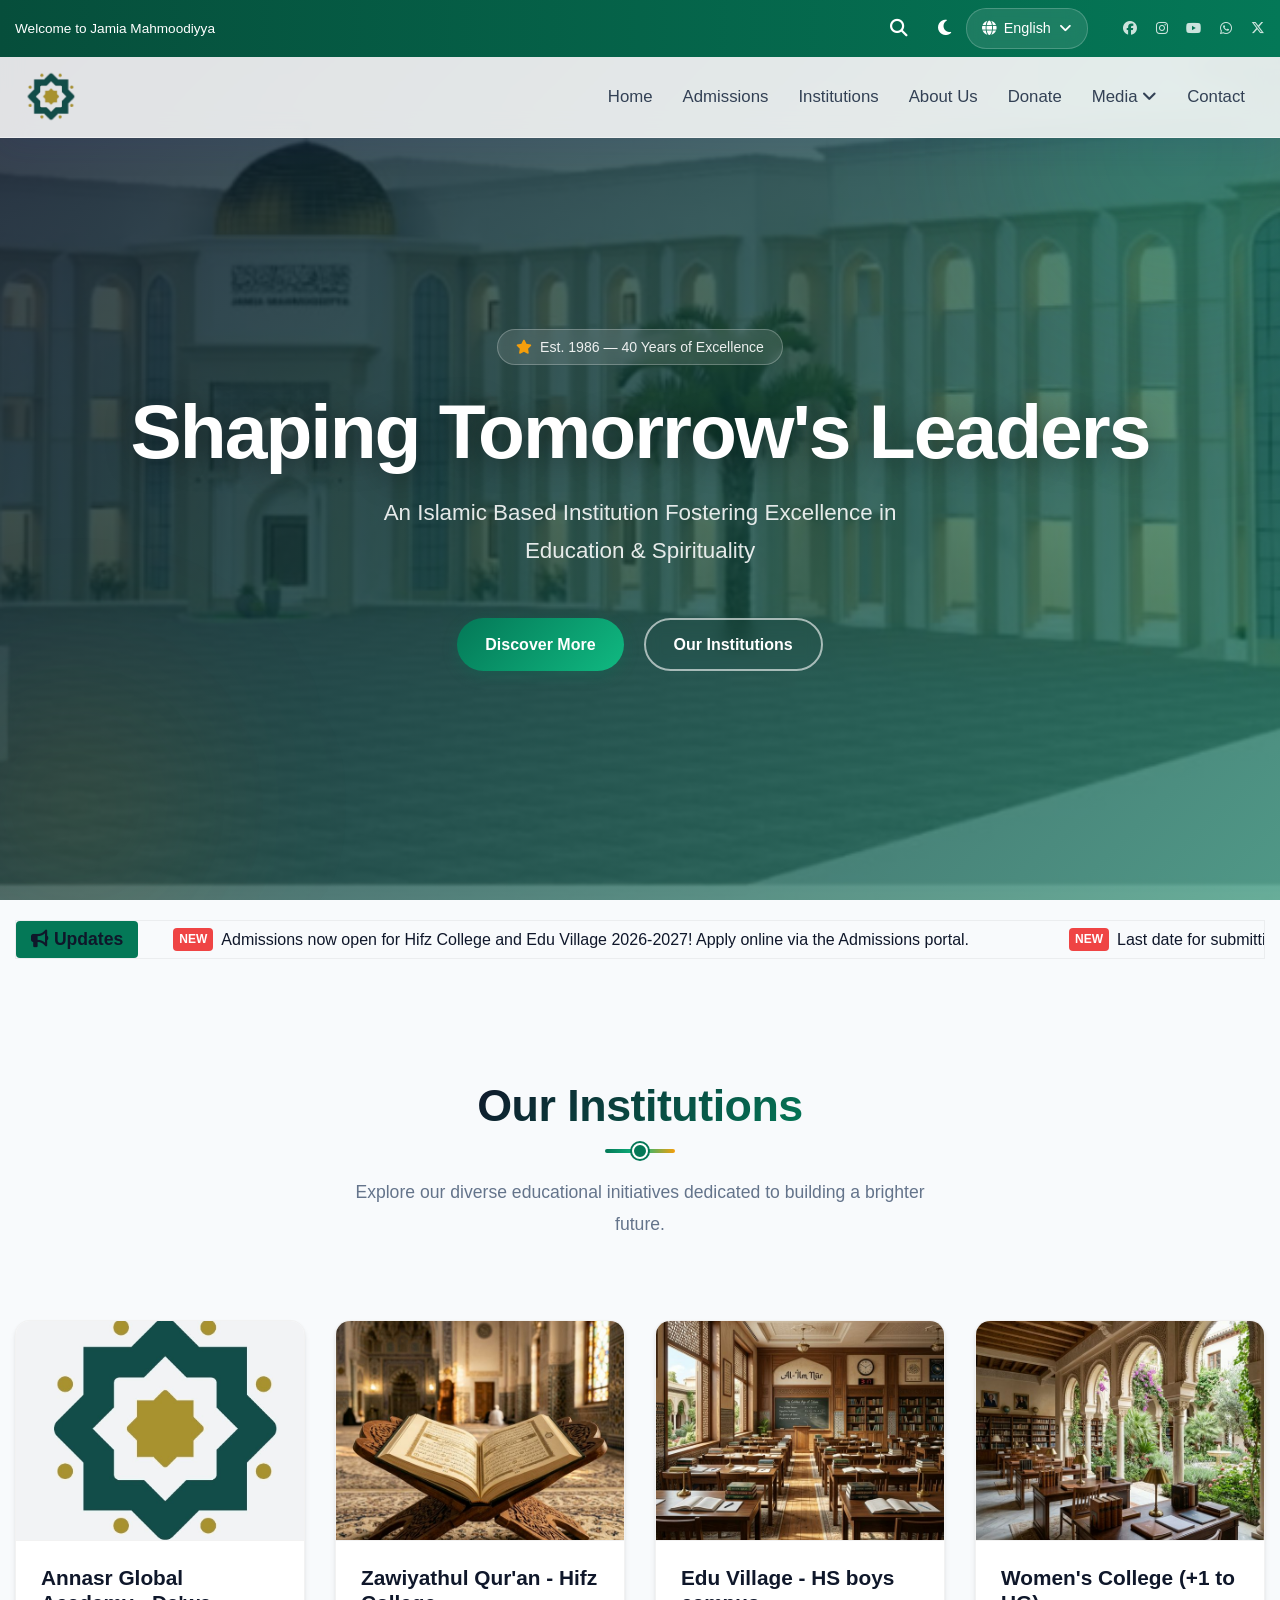
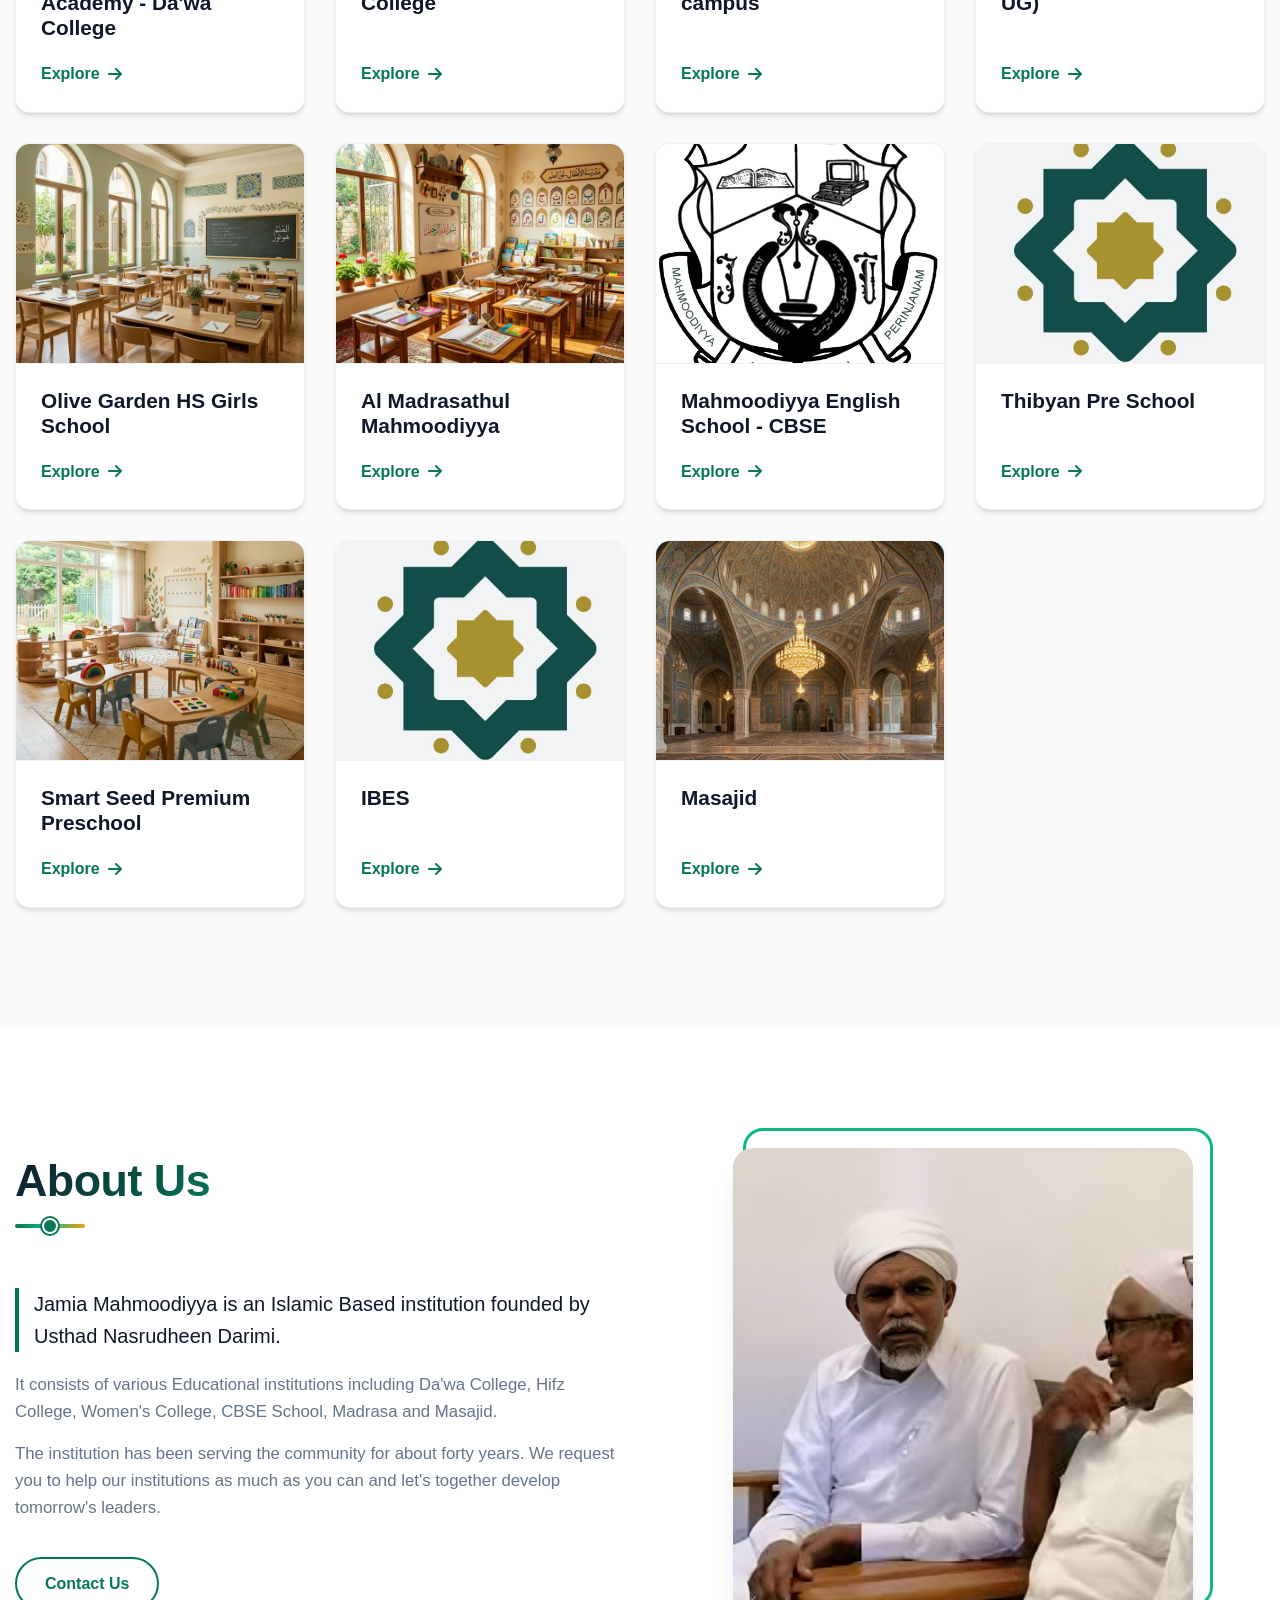
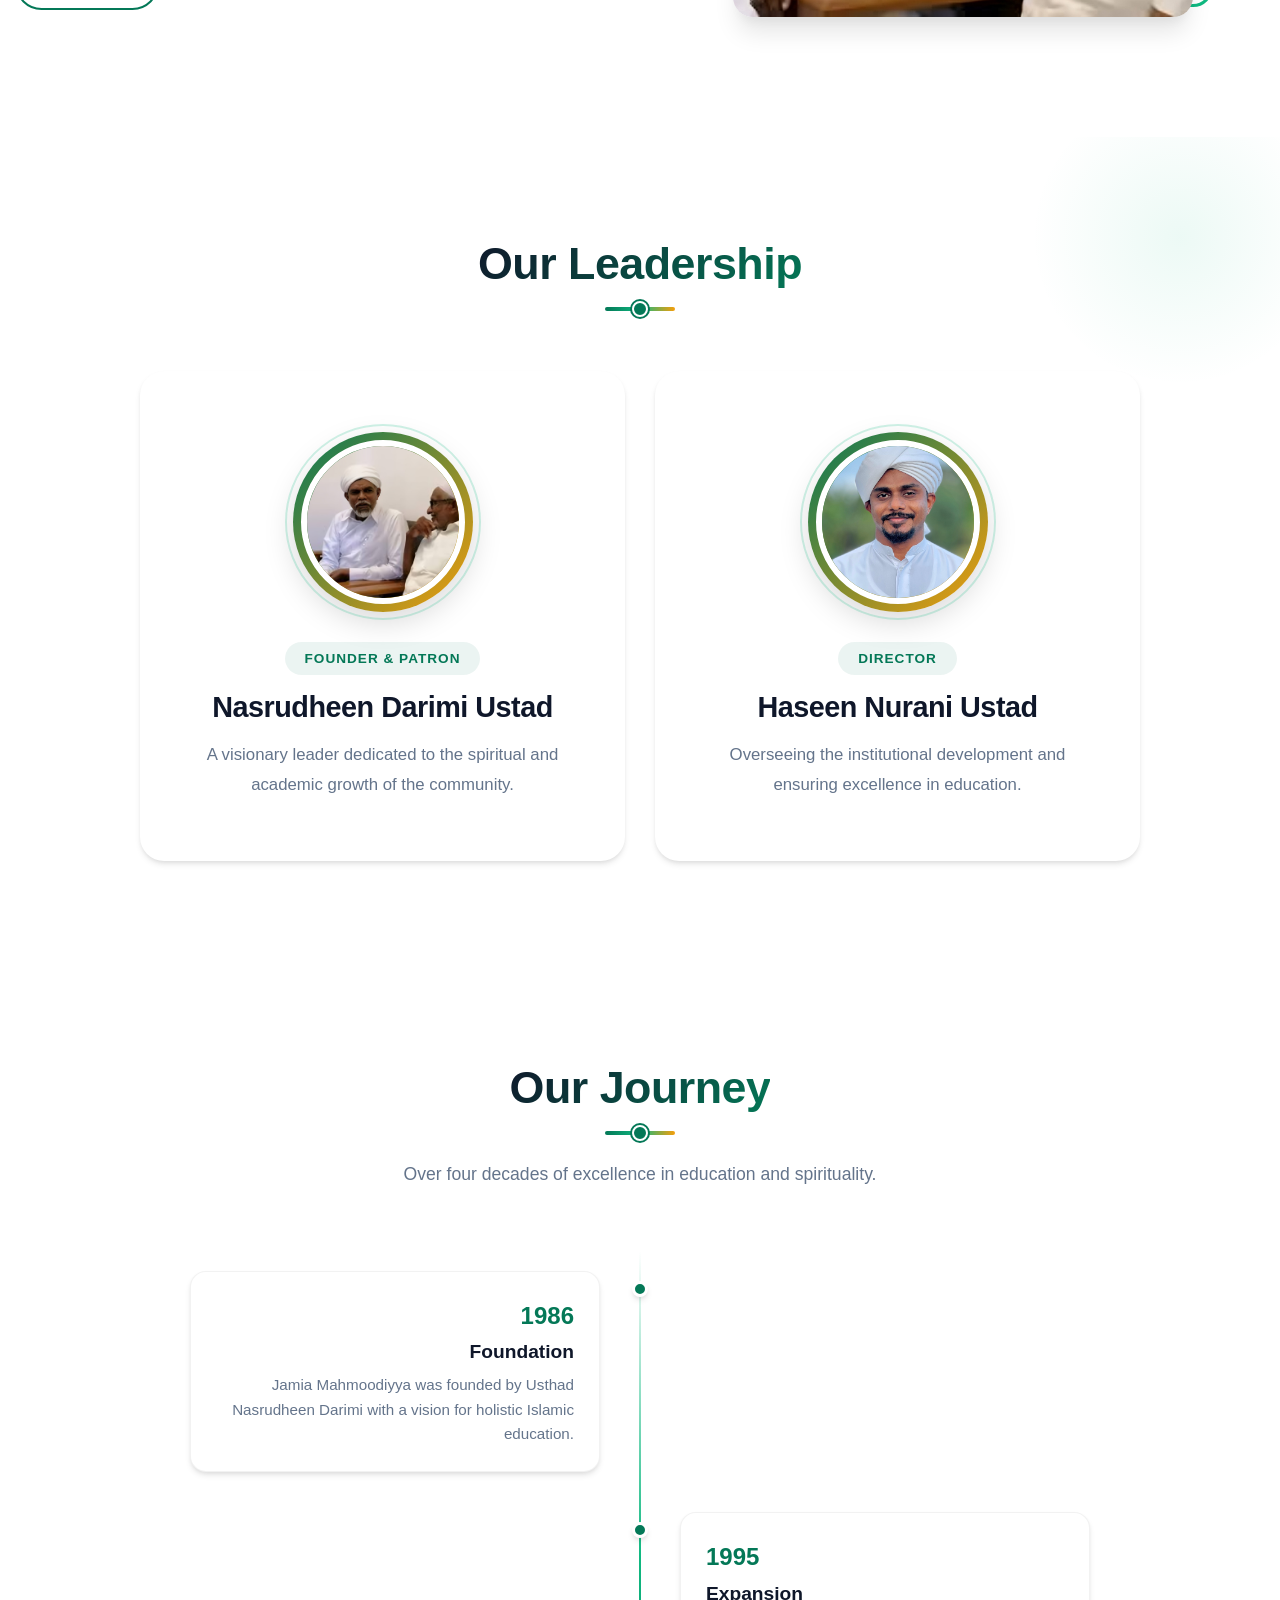
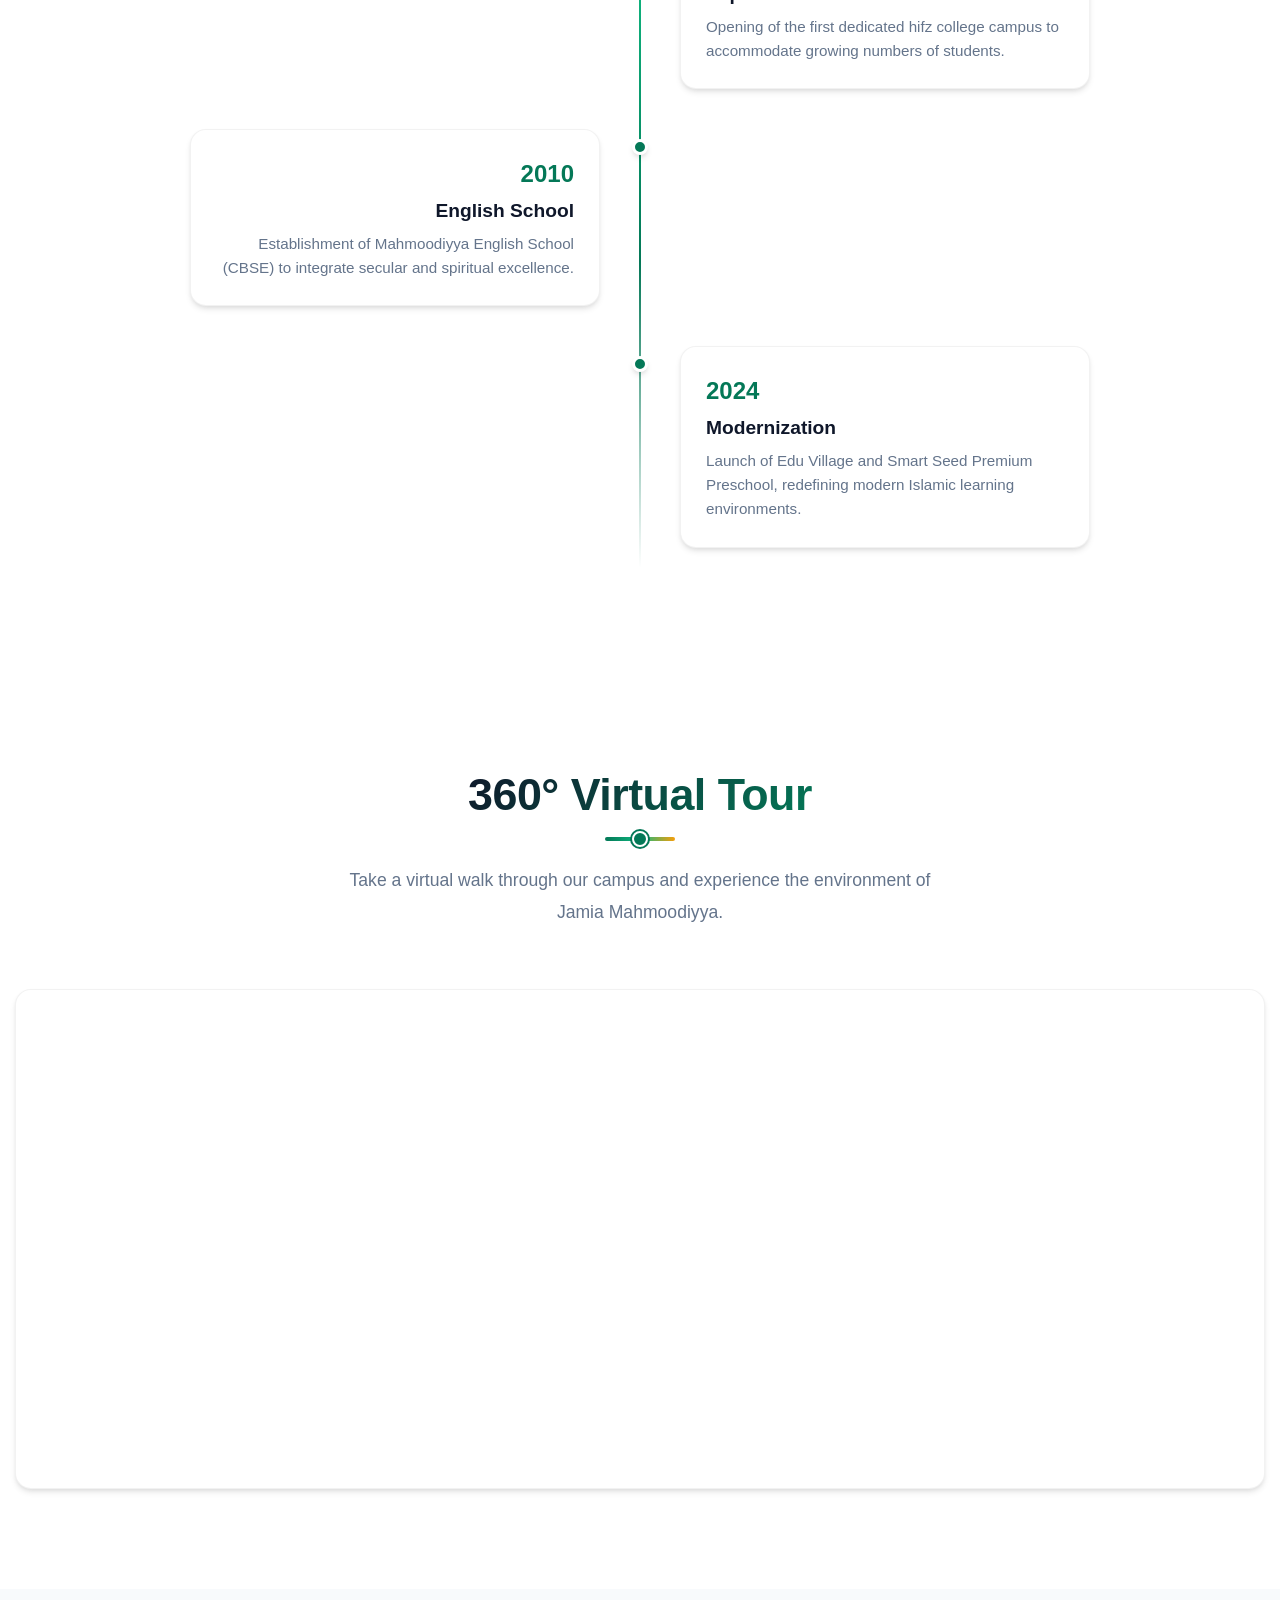
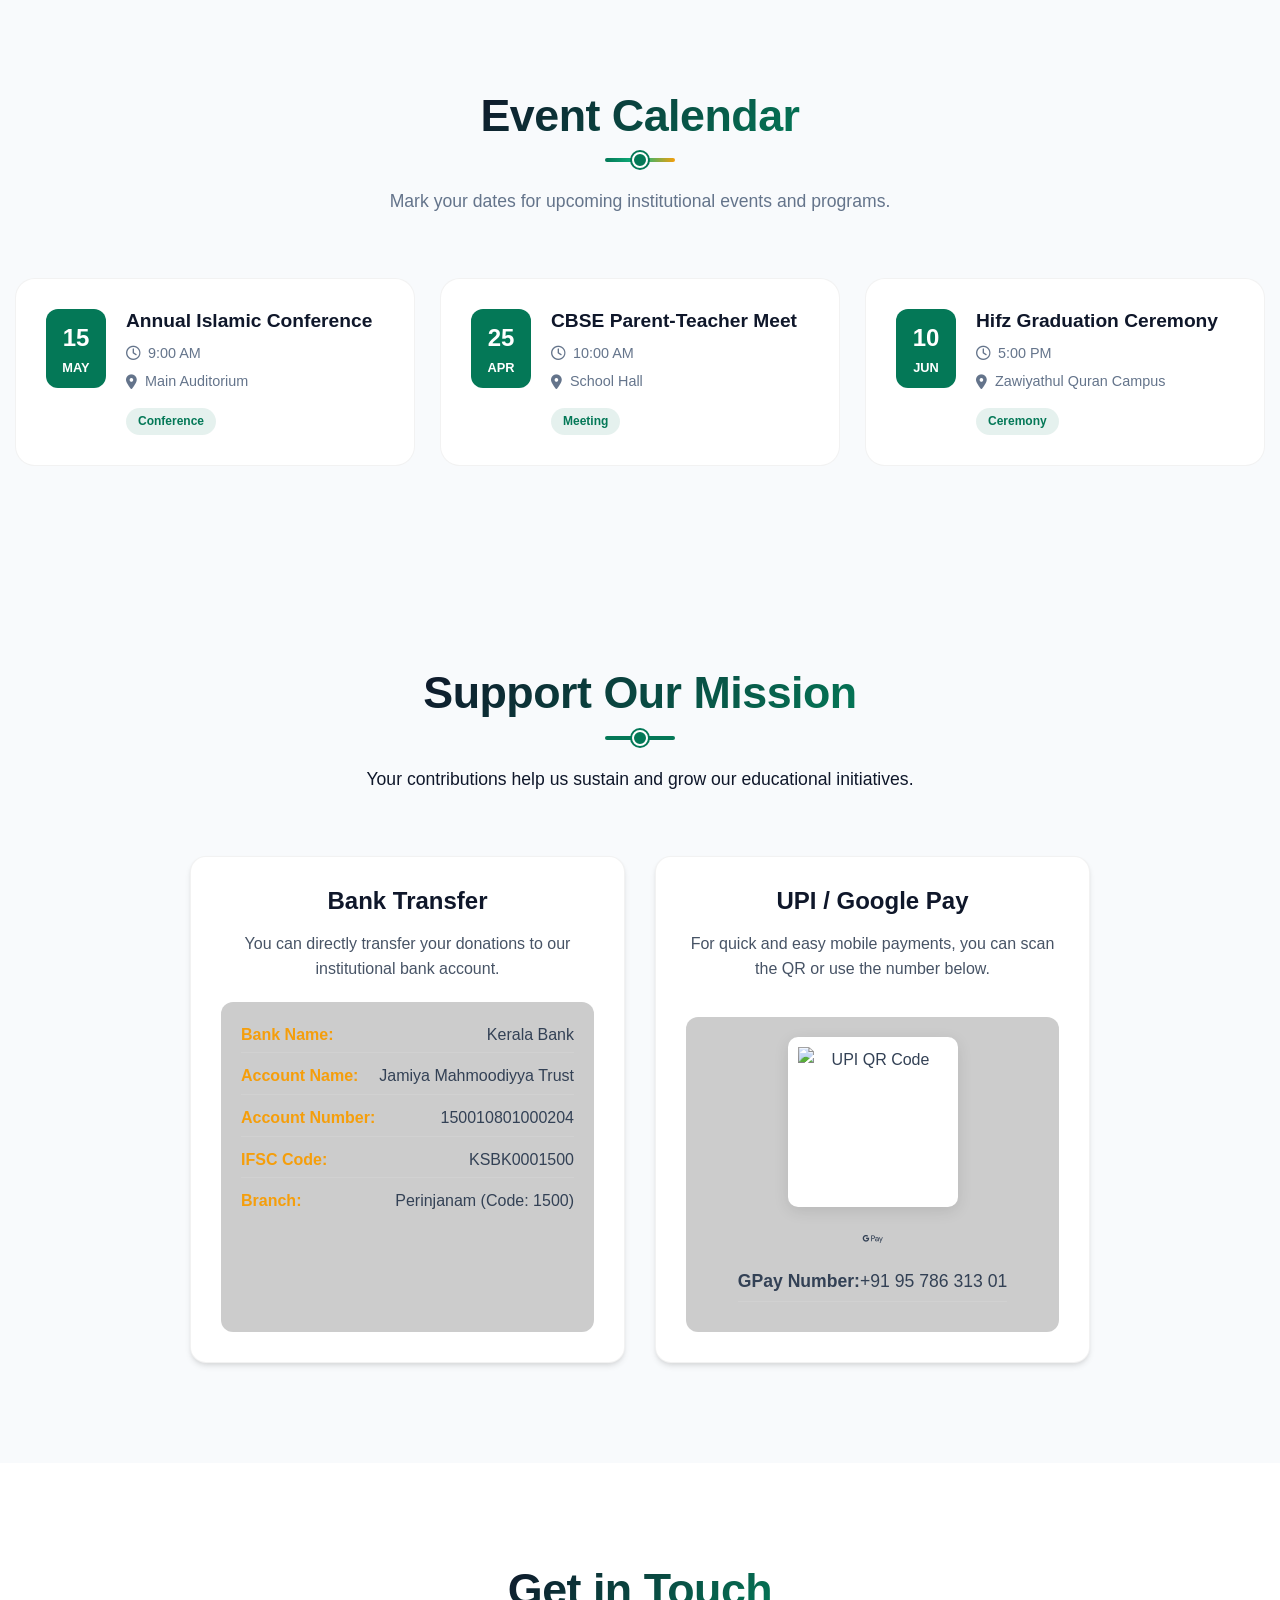
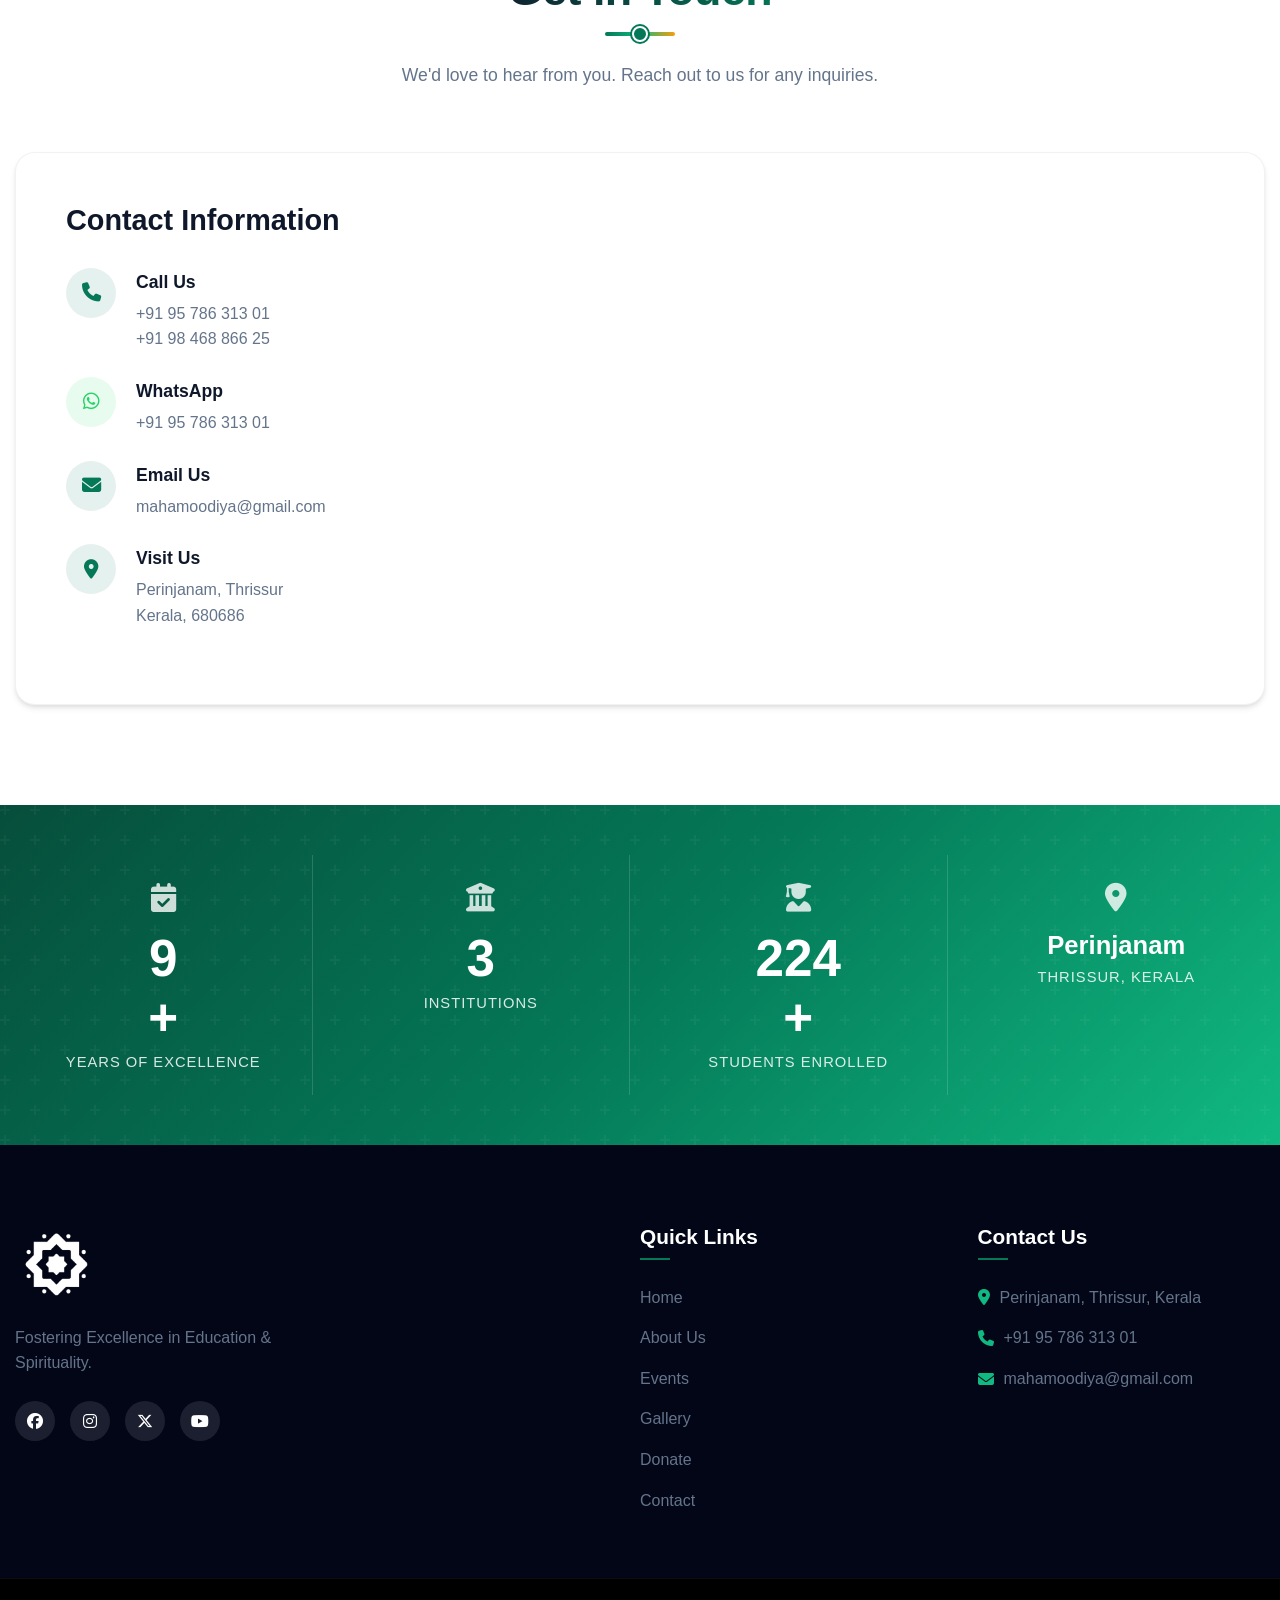
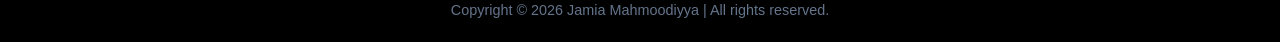
==== commit 88e17ec0: "clean up: remove unused styles, comments, and redundant journey data/logic" ====
--- a/index.html
+++ b/index.html
@@ -8,9 +8,9 @@
     <link href="https://cdnjs.cloudflare.com/ajax/libs/font-awesome/6.6.0/css/all.min.css" rel="stylesheet">
     <link rel="icon" type="image/x-icon" href="Images/annasr.jpg">
     <title>Jamia Mahmoodiyya - Official Website</title>
-    
+
     <!-- Pannellum 360 Viewer -->
-    <link rel="stylesheet" href="https://cdn.jsdelivr.net/npm/pannellum@2.5.6/build/pannellum.css"/>
+    <link rel="stylesheet" href="https://cdn.jsdelivr.net/npm/pannellum@2.5.6/build/pannellum.css" />
     <script type="text/javascript" src="https://cdn.jsdelivr.net/npm/pannellum@2.5.6/build/pannellum.js"></script>
     <!-- SEO & Open Graph Meta Tags -->
     <meta name="description"
@@ -27,7 +27,7 @@
       "@context": "https://schema.org",
       "@type": "EducationalOrganization",
       "name": "Jamia Mahmoodiyya",
-      "url": "https://jamiamahmoodiyya.com/",
+      "url": "https://mahmoodiyya.com/",
       "logo": "https://jamiamahmoodiyya.com/Images/annasr.jpg",
       "description": "An Islamic Based Institution Fostering Excellence in Education & Spirituality in Kerala.",
       "telephone": "+91-9578631301",
@@ -48,7 +48,7 @@
     <div id="splash-screen">
         <img src="Images/annasr-bg.png" alt="Jamia Mahmoodiyya Logo" class="splash-logo">
         <div class="splash-loader"></div>
-    </div>    <!-- Scrolling Notice Bar -->
+    </div> <!-- Scrolling Notice Bar -->
     <div class="scroll-progress-container">
         <div class="scroll-progress-bar" id="scroll-progress-bar"></div>
     </div>
@@ -166,8 +166,10 @@
                     </div>
                     <div class="notice-content">
                         <div class="marquee-track">
-                            <span class="notice-item"><span class="badge new-badge">NEW</span> Admissions now open for Hifz College and Edu Village 2026-2027! Apply online via the Admissions portal.</span>
-                            <span class="notice-item"><span class="badge new-badge">REMINDER</span> Last date for submitting
+                            <span class="notice-item"><span class="badge new-badge">NEW</span> Admissions now open for
+                                Hifz College and Edu Village 2026-2027! Apply online via the Admissions portal.</span>
+                            <span class="notice-item"><span class="badge new-badge">REMINDER</span> Last date for
+                                submitting
                                 Hifz College applications is March 31, 2026.</span>
                             <span class="notice-item">Upcoming Event: Annual Islamic Conference to be held next month.
                                 Detailed schedule will be published soon.</span>
@@ -179,7 +181,8 @@
                                 Contact the administration for details.</span>
                             <span class="notice-item">Congratulations to the successful candidates of the recent
                                 scholarship exams!</span>
-                            <span class="notice-item"><span class="badge new-badge">NOTICE</span> Special weekend Islamic classes starting
+                            <span class="notice-item"><span class="badge new-badge">NOTICE</span> Special weekend
+                                Islamic classes starting
                                 for professionals next month.</span>
                             <span class="notice-item">Donations mapping improved: Seamless UPI payment methods are now
                                 live and verified.</span>
@@ -332,7 +335,7 @@
                 </div>
             </div>
         </section>
-        
+
         <!-- Leadership Section -->
         <section id="leadership" class="leadership section-padding">
             <div class="container reveal">
@@ -356,8 +359,46 @@
                         spirituality.</p>
                 </div>
 
-                <div class="timeline" id="journey-timeline">
-                    <!-- Milestones will be loaded dynamically from journey.json -->
+                <div class="timeline">
+                    <div class="timeline-item">
+                        <div class="timeline-dot"></div>
+                        <div class="timeline-content glass-card">
+                            <span class="timeline-year">1986</span>
+                            <h3 data-i18n="milestone-1-title">Foundation</h3>
+                            <p data-i18n="milestone-1-desc">Jamia Mahmoodiyya was founded by Usthad Nasrudheen
+                                Darimi with a vision for holistic Islamic education.</p>
+                        </div>
+                    </div>
+
+                    <div class="timeline-item">
+                        <div class="timeline-dot"></div>
+                        <div class="timeline-content glass-card">
+                            <span class="timeline-year">1995</span>
+                            <h3 data-i18n="milestone-2-title">Expansion</h3>
+                            <p data-i18n="milestone-2-desc">Opening of the first dedicated hifz college campus to
+                                accommodate growing numbers of students.</p>
+                        </div>
+                    </div>
+
+                    <div class="timeline-item">
+                        <div class="timeline-dot"></div>
+                        <div class="timeline-content glass-card">
+                            <span class="timeline-year">2010</span>
+                            <h3 data-i18n="milestone-3-title">English School</h3>
+                            <p data-i18n="milestone-3-desc">Establishment of Mahmoodiyya English School (CBSE) to
+                                integrate secular and spiritual excellence.</p>
+                        </div>
+                    </div>
+
+                    <div class="timeline-item">
+                        <div class="timeline-dot"></div>
+                        <div class="timeline-content glass-card">
+                            <span class="timeline-year">2024</span>
+                            <h3 data-i18n="milestone-4-title">Modernization</h3>
+                            <p data-i18n="milestone-4-desc">Launch of Edu Village and Smart Seed Premium Preschool,
+                                redefining modern Islamic learning environments.</p>
+                        </div>
+                    </div>
                 </div>
             </div>
         </section>
@@ -370,7 +411,8 @@
                 <div class="section-header">
                     <h2>360° Virtual Tour</h2>
                     <div class="divider"></div>
-                    <p class="section-desc">Take a virtual walk through our campus and experience the environment of Jamia Mahmoodiyya.</p>
+                    <p class="section-desc">Take a virtual walk through our campus and experience the environment of
+                        Jamia Mahmoodiyya.</p>
                 </div>
 
                 <div class="tour-wrapper glass-card">
@@ -378,7 +420,7 @@
                 </div>
 
                 <script>
-                    document.addEventListener('DOMContentLoaded', function() {
+                    document.addEventListener('DOMContentLoaded', function () {
                         // Initialize Pannellum when the section is reached or immediately
                         // For demonstration, we use the 'jm bg.jpg' as the 360 image
                         // In a real scenario, this would be an equirectangular 360 image
@@ -416,8 +458,6 @@
                     <div class="divider"></div>
                     <p class="section-desc">Your contributions help us sustain and grow our educational initiatives.</p>
                 </div>
-                <!-- Latest Articles / Blog Section -->
-        <!-- CTA Section -->
                 <div class="donate-grid">
                     <div class="donate-card glass-card">
                         <div class="donate-info">
@@ -446,7 +486,9 @@
                                 <div class="upi-text-info">
                                     <div class="upi-icon"><i class="fa-brands fa-google-pay"></i></div>
                                     <p class="gpay-number"><strong>GPay Number:</strong> +91 95 786 313 01</p>
-                                    <a href="upi://pay?pa=9578631301@okaxis&pn=Jamia%20Mahmoodiyya&cu=INR" class="btn btn-primary btn-sm mobile-only-pay" style="margin-top: 10px; font-size: 0.8rem; padding: 8px 15px;">
+                                    <a href="upi://pay?pa=9578631301@okaxis&pn=Jamia%20Mahmoodiyya&cu=INR"
+                                        class="btn btn-primary btn-sm mobile-only-pay"
+                                        style="margin-top: 10px; font-size: 0.8rem; padding: 8px 15px;">
                                         <i class="fa-solid fa-mobile-screen"></i> Pay via UPI App
                                     </a>
                                 </div>
@@ -500,11 +542,12 @@
                             </li>
                         </ul>
                     </div>
-                <div class="map-full-wrapper reveal">
-                    <iframe
-                        src="https://www.google.com/maps/embed?pb=!1m18!1m12!1m3!1d3925.376648256478!2d76.15800137451193!3d10.311711467594579!2m3!1f0!2f0!3f0!3m2!1i1024!2i768!4f13.1!3m3!1m2!1s0x3b081e195bdaab51%3A0x6294e8a838404e2e!2s8566%2BM6W%2C%201%2C%20Chakkarapadam%20Rd%2C%20Perinjanam%2C%20Kerala%20680686!5e0!3m2!1sen!2sin!4v1732860904368!5m2!1sen!2sin"
-                        title="Jamia Mahmoodiyya Location Map" style="border:0; width: 100%; height: 450px; border-radius: 20px;" 
-                        allowfullscreen="" loading="lazy" referrerpolicy="no-referrer-when-downgrade"></iframe>
+                    <div class="loc map-container">
+                        <iframe
+                            src="https://www.google.com/maps/embed?pb=!1m18!1m12!1m3!1d3925.376648256478!2d76.15800137451193!3d10.311711467594579!2m3!1f0!2f0!3f0!3m2!1i1024!2i768!4f13.1!3m3!1m2!1s0x3b081e195bdaab51%3A0x6294e8a838404e2e!2s8566%2BM6W%2C%201%2C%20Chakkarapadam%20Rd%2C%20Perinjanam%2C%20Kerala%20680686!5e0!3m2!1sen!2sin!4v1732860904368!5m2!1sen!2sin"
+                            title="Jamia Mahmoodiyya Location Map" style="border:0;" allowfullscreen="" loading="lazy"
+                            referrerpolicy="no-referrer-when-downgrade"></iframe>
+                    </div>
                 </div>
             </div>
         </section>
@@ -582,24 +625,9 @@
 
 
 
-
-
-
-    <!-- Quick Action Menu -->
-    <div class="quick-action-menu" id="quick-action-menu">
-        <div class="action-items">
-            <a href="tel:+919578631301" class="action-item" title="Call Us"><i class="fa-solid fa-phone"></i></a>
-            <a href="index.html#donate" class="action-item" title="Donate"><i class="fa-solid fa-heart"></i></a>
-            <a href="admissions.html" class="action-item" title="Admissions"><i class="fa-solid fa-user-plus"></i></a>
-        </div>
-        <button class="fab-main" id="fab-main" aria-label="Quick Actions">
-            <i class="fa-solid fa-bolt"></i>
-        </button>
-    </div>
-
     <!-- Custom Translations Script -->
     <script src="translations.js" defer></script>
     <script src="script.js" defer></script>
 </body>
 
-</html>
+</html>
--- a/style.css
+++ b/style.css
@@ -1615,24 +1615,6 @@
     }
 }
 
-@media (max-width: 768px) {
-    .notice-board-container {
-        flex-direction: column;
-        text-align: center;
-    }
-
-    .notice-header {
-        width: 100%;
-        justify-content: center;
-    }
-
-    .floating-whatsapp {
-        bottom: 90px;
-        right: 20px;
-        width: 50px;
-        height: 50px;
-        font-size: 30px;
-    }
 }
 
 /* ==========================================================================
@@ -1988,68 +1970,6 @@
 }
 
 /* ==========================================================================
-   Prayer Times Widget
-   ========================================================================== */
-.prayer-times-grid {
-    display: grid;
-    grid-template-columns: repeat(auto-fit, minmax(180px, 1fr));
-    gap: 20px;
-    margin-top: 30px;
-}
-
-.prayer-card {
-    padding: 30px 20px;
-    text-align: center;
-    border: 1px solid var(--glass-border);
-    transition: all var(--transition-normal);
-    position: relative;
-    overflow: hidden;
-}
-
-.prayer-card:hover {
-    transform: translateY(-5px);
-    border-color: var(--primary-light);
-    box-shadow: var(--shadow-hover);
-}
-
-.prayer-name {
-    display: block;
-    font-size: 1.1rem;
-    font-weight: 600;
-    color: var(--text-muted);
-    margin-bottom: 10px;
-    text-transform: uppercase;
-    letter-spacing: 1px;
-}
-
-.prayer-time {
-    display: block;
-    font-size: 1.8rem;
-    font-weight: 800;
-    color: var(--primary-color);
-}
-
-body.dark-theme .prayer-time {
-    color: var(--primary-light);
-}
-
-/* Shimmer Loading State */
-.shimmer {
-    background: #f6f7f8;
-    background-image: linear-gradient(to right, #f6f7f8 0%, #edeef1 20%, #f6f7f8 40%, #f6f7f8 100%);
-    background-repeat: no-repeat;
-    background-size: 800px 104px;
-    display: inline-block;
-    position: relative;
-    animation: shimmer 1.2s infinite linear-gradient;
-}
-
-@keyframes shimmer {
-    0% { background-position: -468px 0; }
-    100% { background-position: 468px 0; }
-}
-
-/* ==========================================================================
    Milestone Timeline
    ========================================================================== */
 .timeline-section {
@@ -2582,190 +2502,7 @@
     margin-top: 15px;
 }
 
-/* Academic Team / Teacher Cards */
-.teacher-grid {
-    display: grid;
-    grid-template-columns: repeat(auto-fill, minmax(250px, 1fr));
-    gap: 30px;
-    margin-top: 40px;
-}
-
-.teacher-card {
-    background: var(--bg-surface);
-    padding: 30px 20px;
-    border-radius: 20px;
-    text-align: center;
-    transition: all 0.3s ease;
-    border: 1px solid rgba(0,0,0,0.05);
-    position: relative;
-    overflow: hidden;
-}
-
-body.dark-theme .teacher-card {
-    border-color: rgba(255,255,255,0.05);
-}
-
-.teacher-card:hover {
-    transform: translateY(-10px);
-    box-shadow: var(--shadow-lg);
-    border-color: var(--primary-color);
-}
-
-.teacher-img-wrapper {
-    width: 120px;
-    height: 120px;
-    margin: 0 auto 20px;
-    border-radius: 50%;
-    overflow: hidden;
-    border: 3px solid var(--primary-color);
-    padding: 3px;
-    background: white;
-}
-
-.teacher-img {
-    width: 100%;
-    height: 100%;
-    object-fit: cover;
-    border-radius: 50%;
-}
-
-.teacher-name {
-    font-size: 1.25rem;
-    margin-bottom: 5px;
-    color: var(--text-heading);
-}
-
-.teacher-role {
-    font-size: 0.85rem;
-    color: var(--primary-color);
-    font-weight: 600;
-    text-transform: uppercase;
-    letter-spacing: 0.5px;
-    display: block;
-    margin-bottom: 15px;
-}
-
-.teacher-dept {
-    font-size: 0.9rem;
-    color: var(--text-muted);
-    background: rgba(0,0,0,0.03);
-    padding: 4px 12px;
-    border-radius: 15px;
-    display: inline-block;
-}
-
-body.dark-theme .teacher-dept {
-    background: rgba(255,255,255,0.03);
-}
-
-
-/* Quick Action Floating Menu */
-.quick-action-menu {
-    position: fixed;
-    bottom: 30px;
-    right: 30px;
-    z-index: 2000;
-    display: flex;
-    flex-direction: column;
-    align-items: center;
-    gap: 15px;
-}
-
-.action-items {
-    display: flex;
-    flex-direction: column;
-    gap: 15px;
-    opacity: 0;
-    visibility: hidden;
-    transform: translateY(20px);
-    transition: all 0.4s cubic-bezier(0.68, -0.55, 0.265, 1.55);
-}
-
-.quick-action-menu.active .action-items {
-    opacity: 1;
-    visibility: visible;
-    transform: translateY(0);
-}
-
-.action-item {
-    width: 50px;
-    height: 50px;
-    background: var(--bg-surface);
-    color: var(--primary-color);
-    border-radius: 50%;
-    display: flex;
-    align-items: center;
-    justify-content: center;
-    font-size: 1.2rem;
-    box-shadow: var(--shadow-lg);
-    border: 1px solid rgba(0,0,0,0.05);
-    transition: all 0.3s ease;
-}
-
-body.dark-theme .action-item { border-color: rgba(255,255,255,0.1); }
-
-.action-item:hover {
-    background: var(--primary-color);
-    color: white;
-    transform: scale(1.1);
-}
-
-.fab-main {
-    width: 60px;
-    height: 60px;
-    background: var(--primary-color);
-    color: white;
-    border: none;
-    border-radius: 50%;
-    font-size: 1.5rem;
-    cursor: pointer;
-    box-shadow: 0 10px 25px rgba(16, 185, 129, 0.4);
-    display: flex;
-    align-items: center;
-    justify-content: center;
-    transition: all 0.4s ease;
-}
-
-.quick-action-menu.active .fab-main {
-    transform: rotate(45deg);
-    background: #ef4444;
-    box-shadow: 0 10px 25px rgba(239, 68, 68, 0.4);
-}
-
-/* Full Width Map Enhancement */
-.map-full-wrapper {
-    margin-top: 50px;
-    padding: 10px;
-    background: var(--bg-surface);
-    border-radius: 25px;
-    box-shadow: var(--shadow-xl);
-    border: 1px solid rgba(0,0,0,0.05);
-}
-
-body.dark-theme .map-full-wrapper { border-color: rgba(255,255,255,0.05); }
-
-/* Timeline Customizations */
-#journey-timeline {
-    position: relative;
-    max-width: 900px;
-    margin: 0 auto;
-}
-
-#journey-timeline::before {
-    content: '';
-    position: absolute;
-    left: 50%;
-    top: 0;
-    bottom: 0;
-    width: 2px;
-    background: linear-gradient(to bottom, transparent, var(--primary-color), transparent);
-    transform: translateX(-50%);
-}
-
-@media (max-width: 768px) {
-    #journey-timeline::before { left: 30px; }
-    .quick-action-menu { bottom: 20px; right: 20px; }
-}
+/* Gallery Advanced Controls */
 .gallery-controls {
     margin-bottom: 40px;
     display: flex;
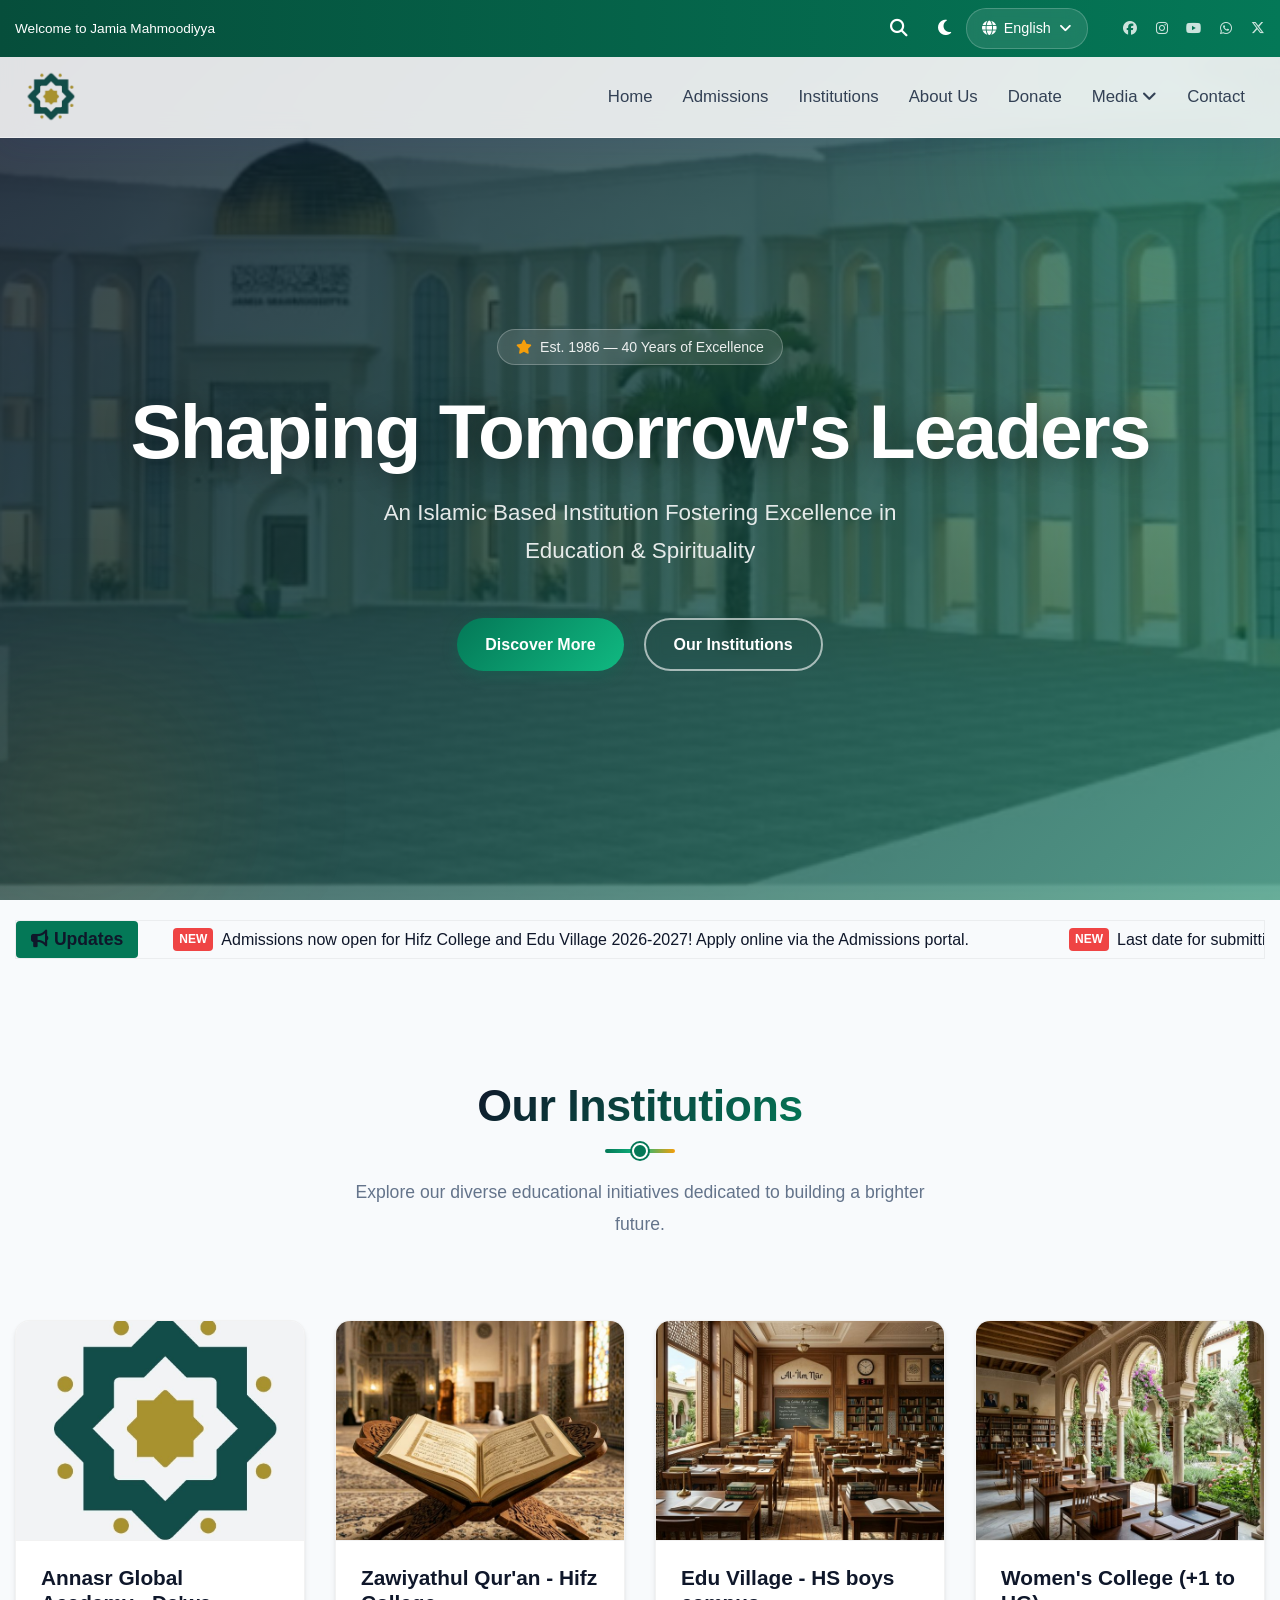
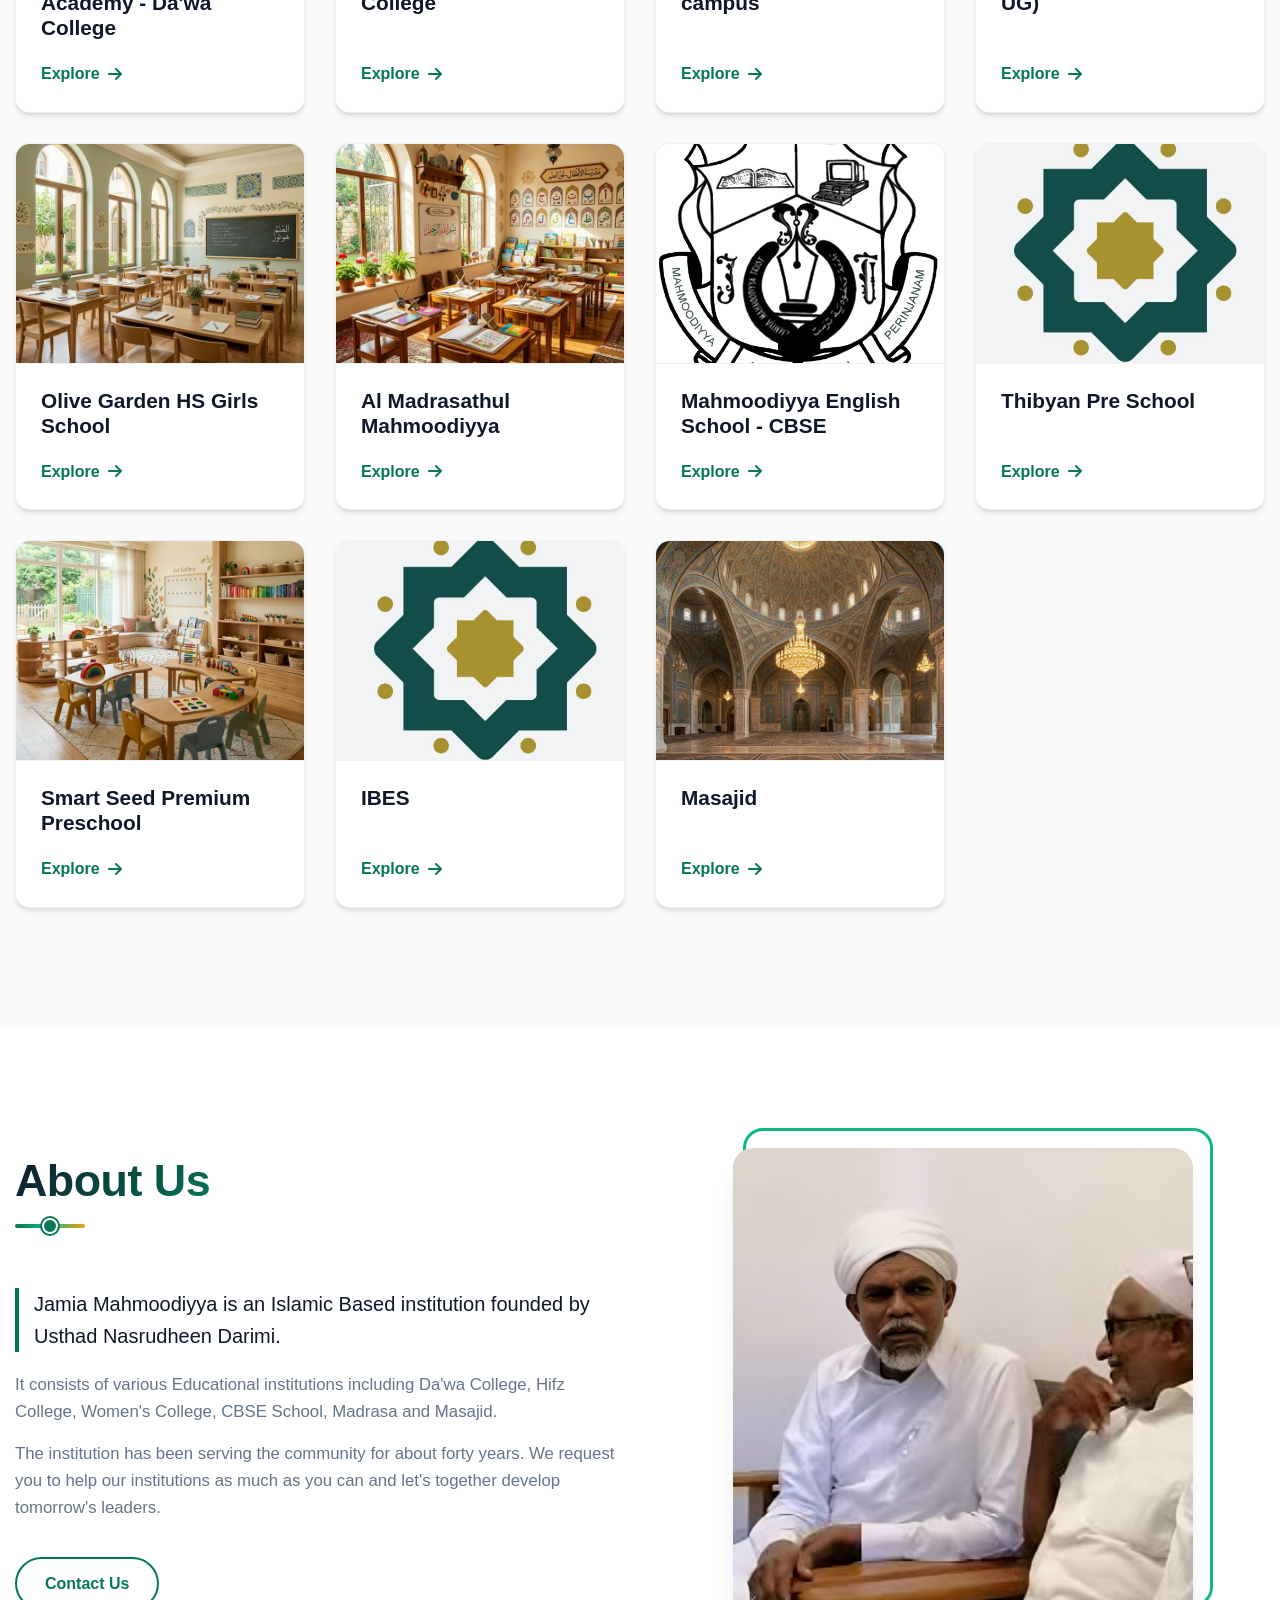
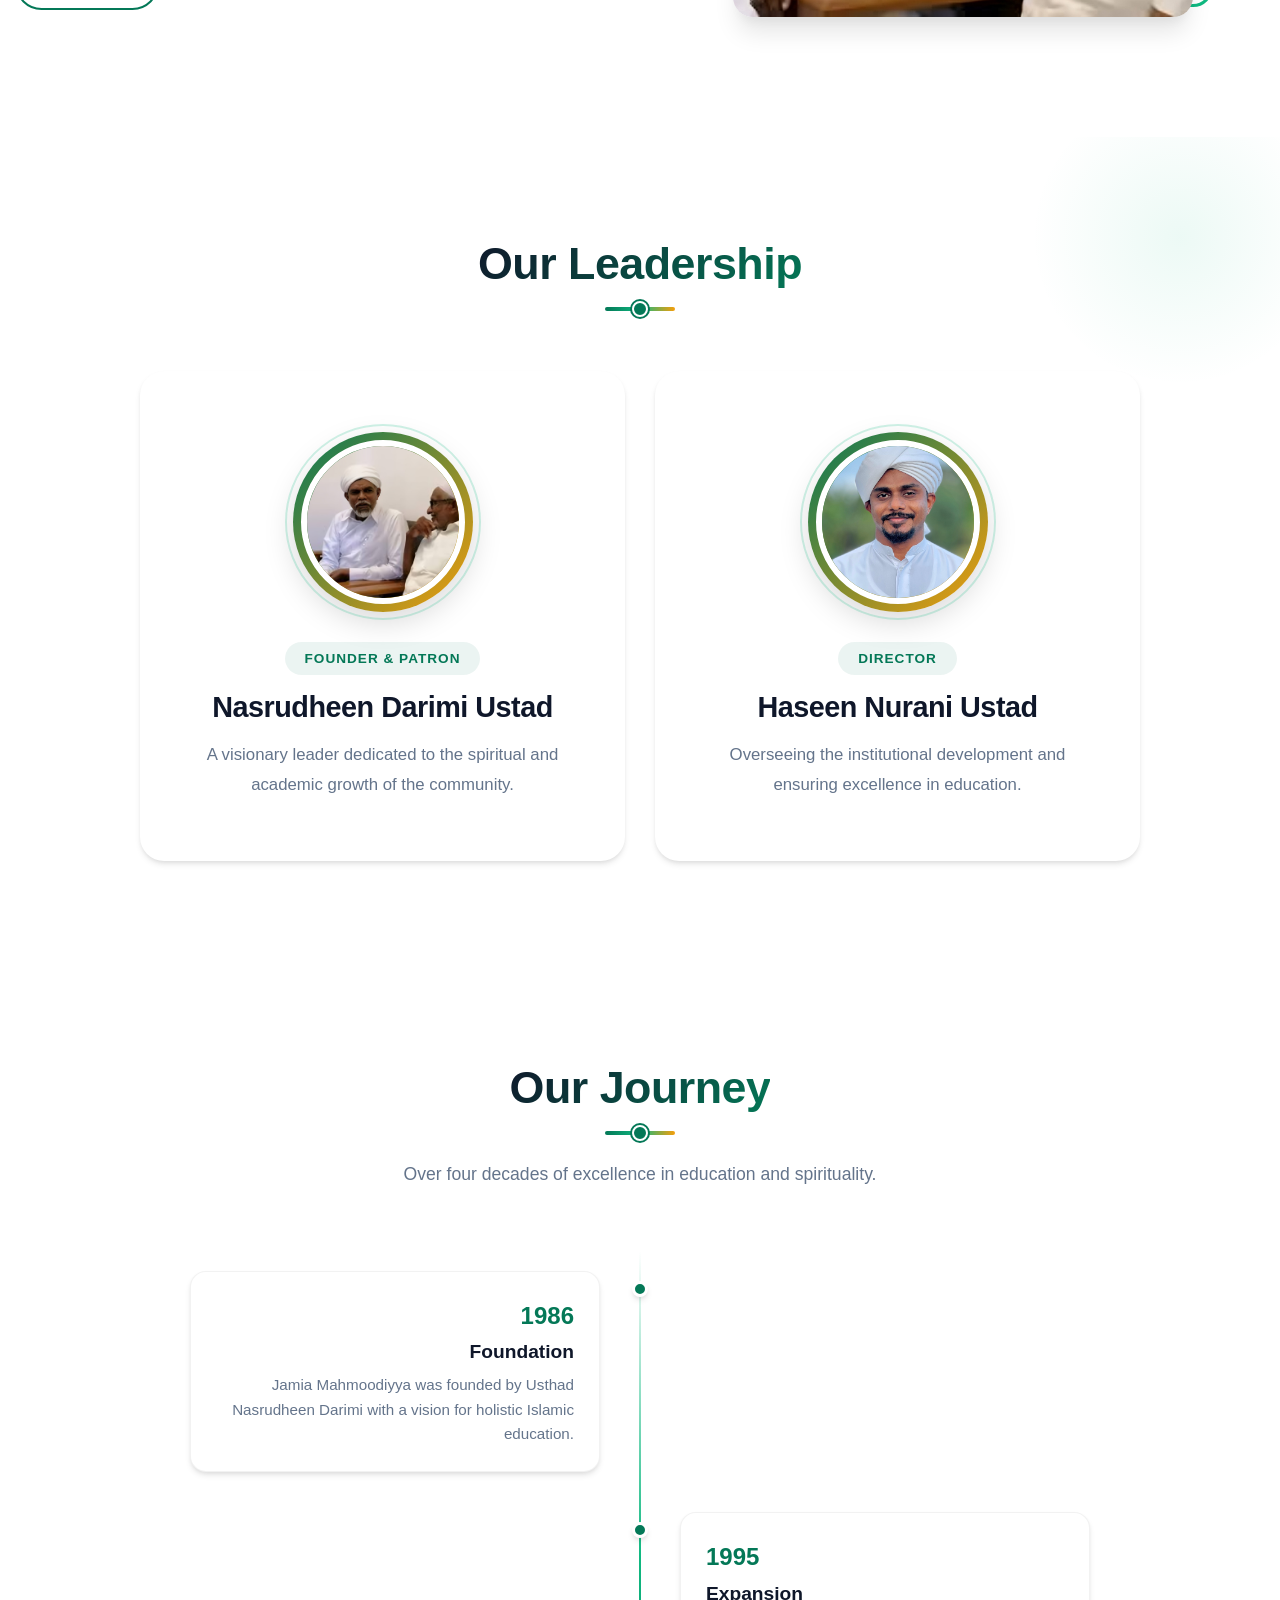
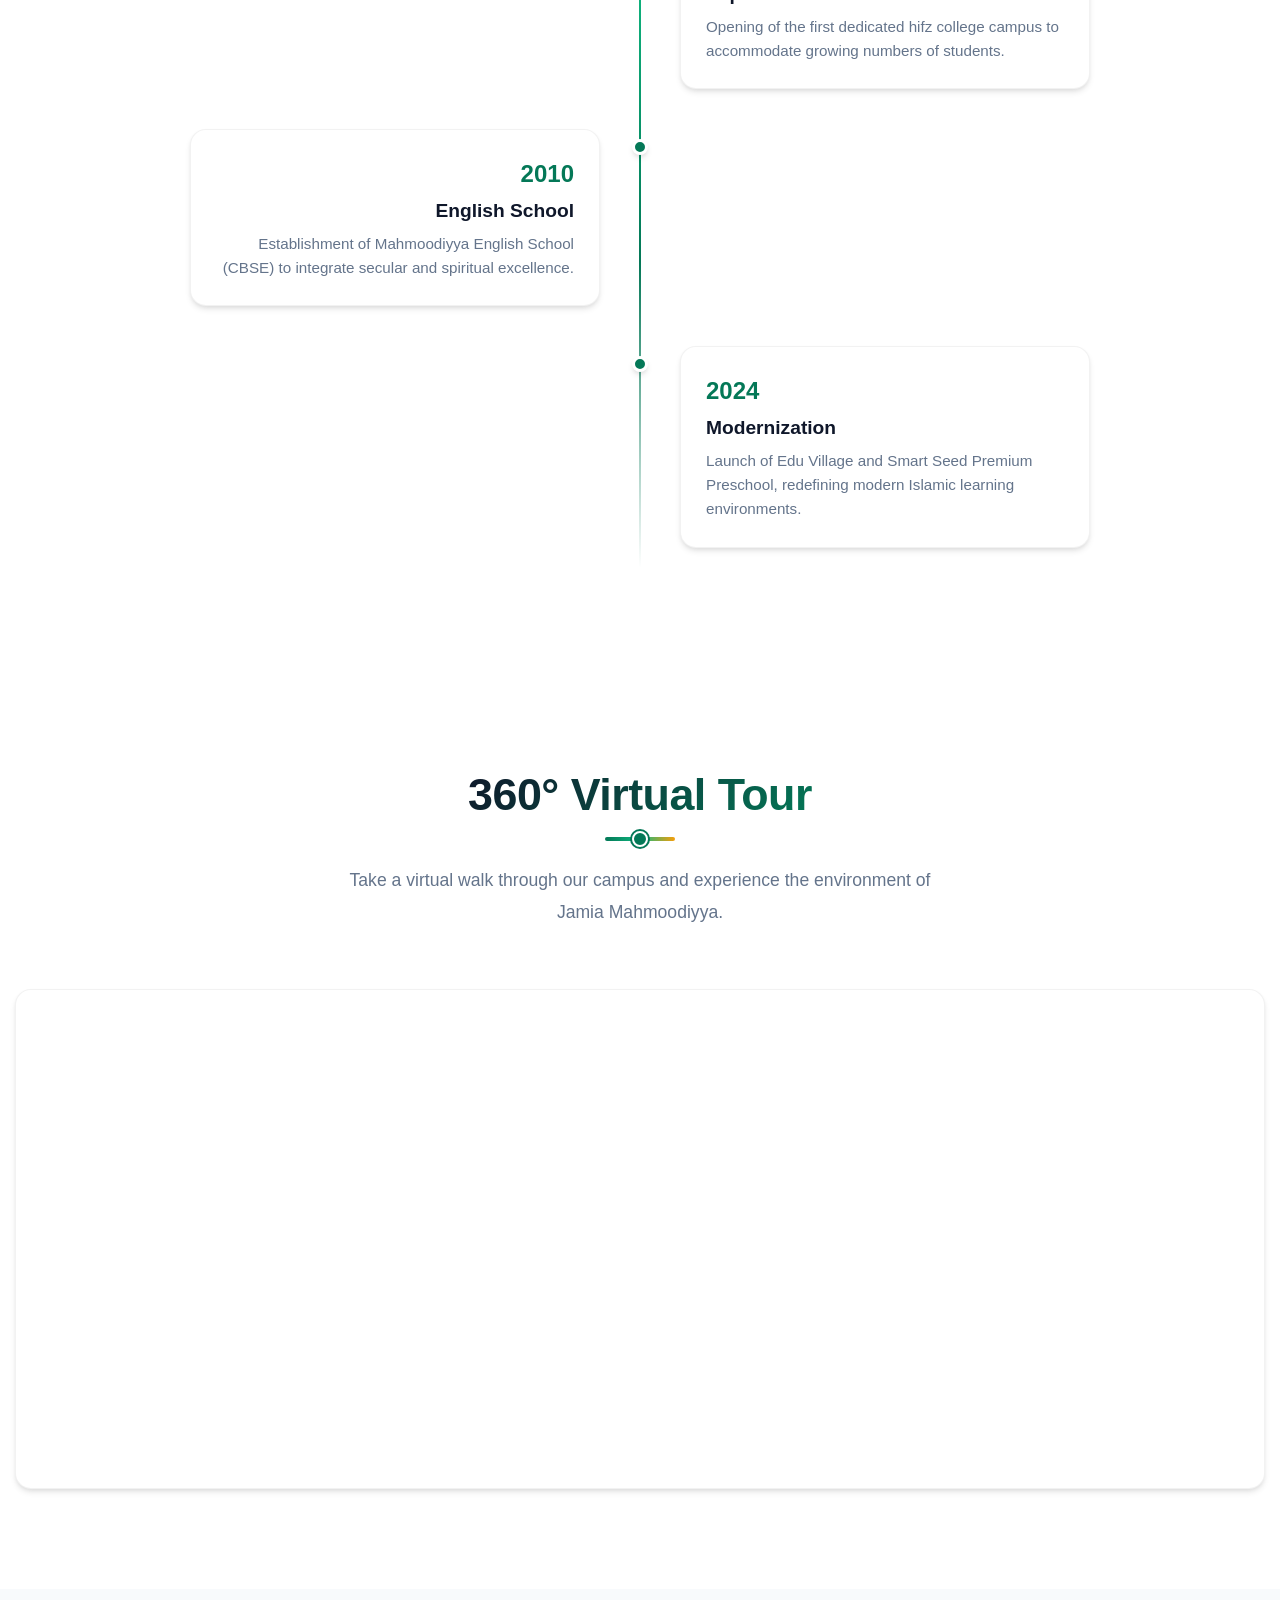
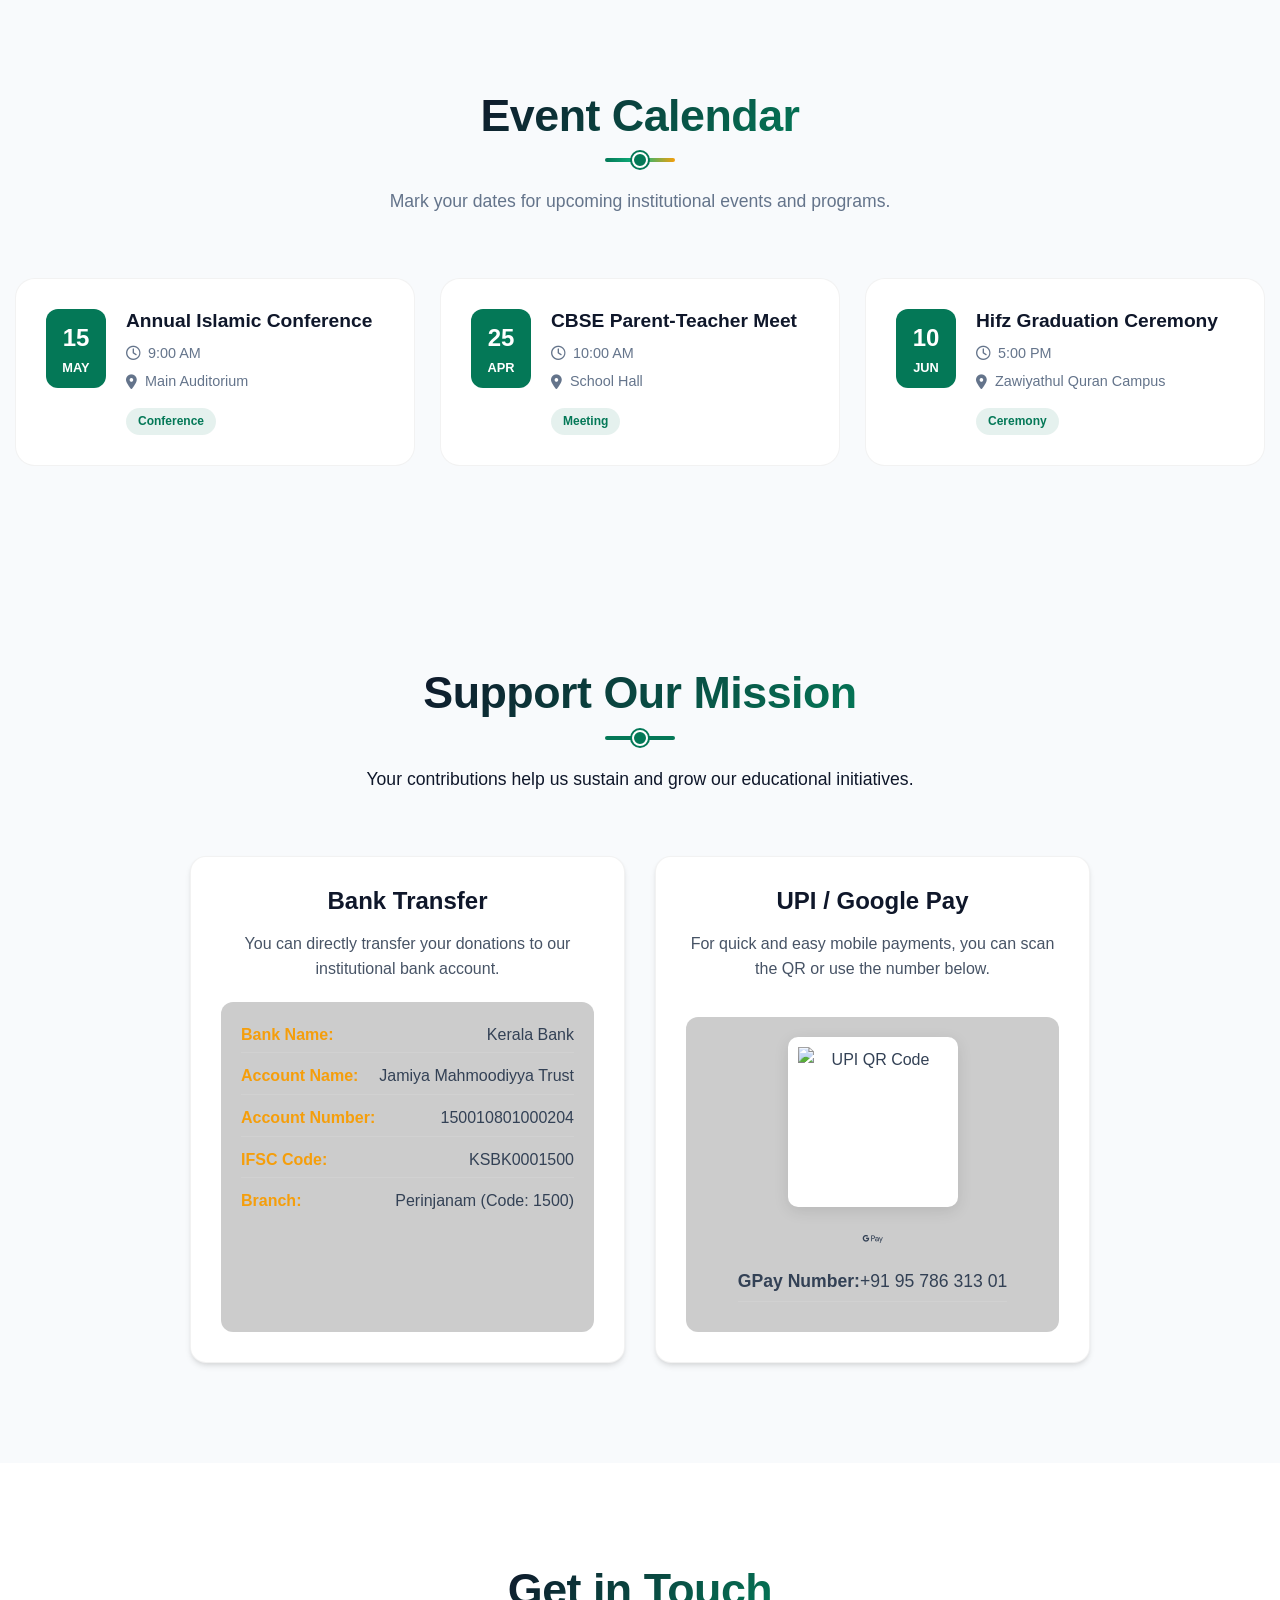
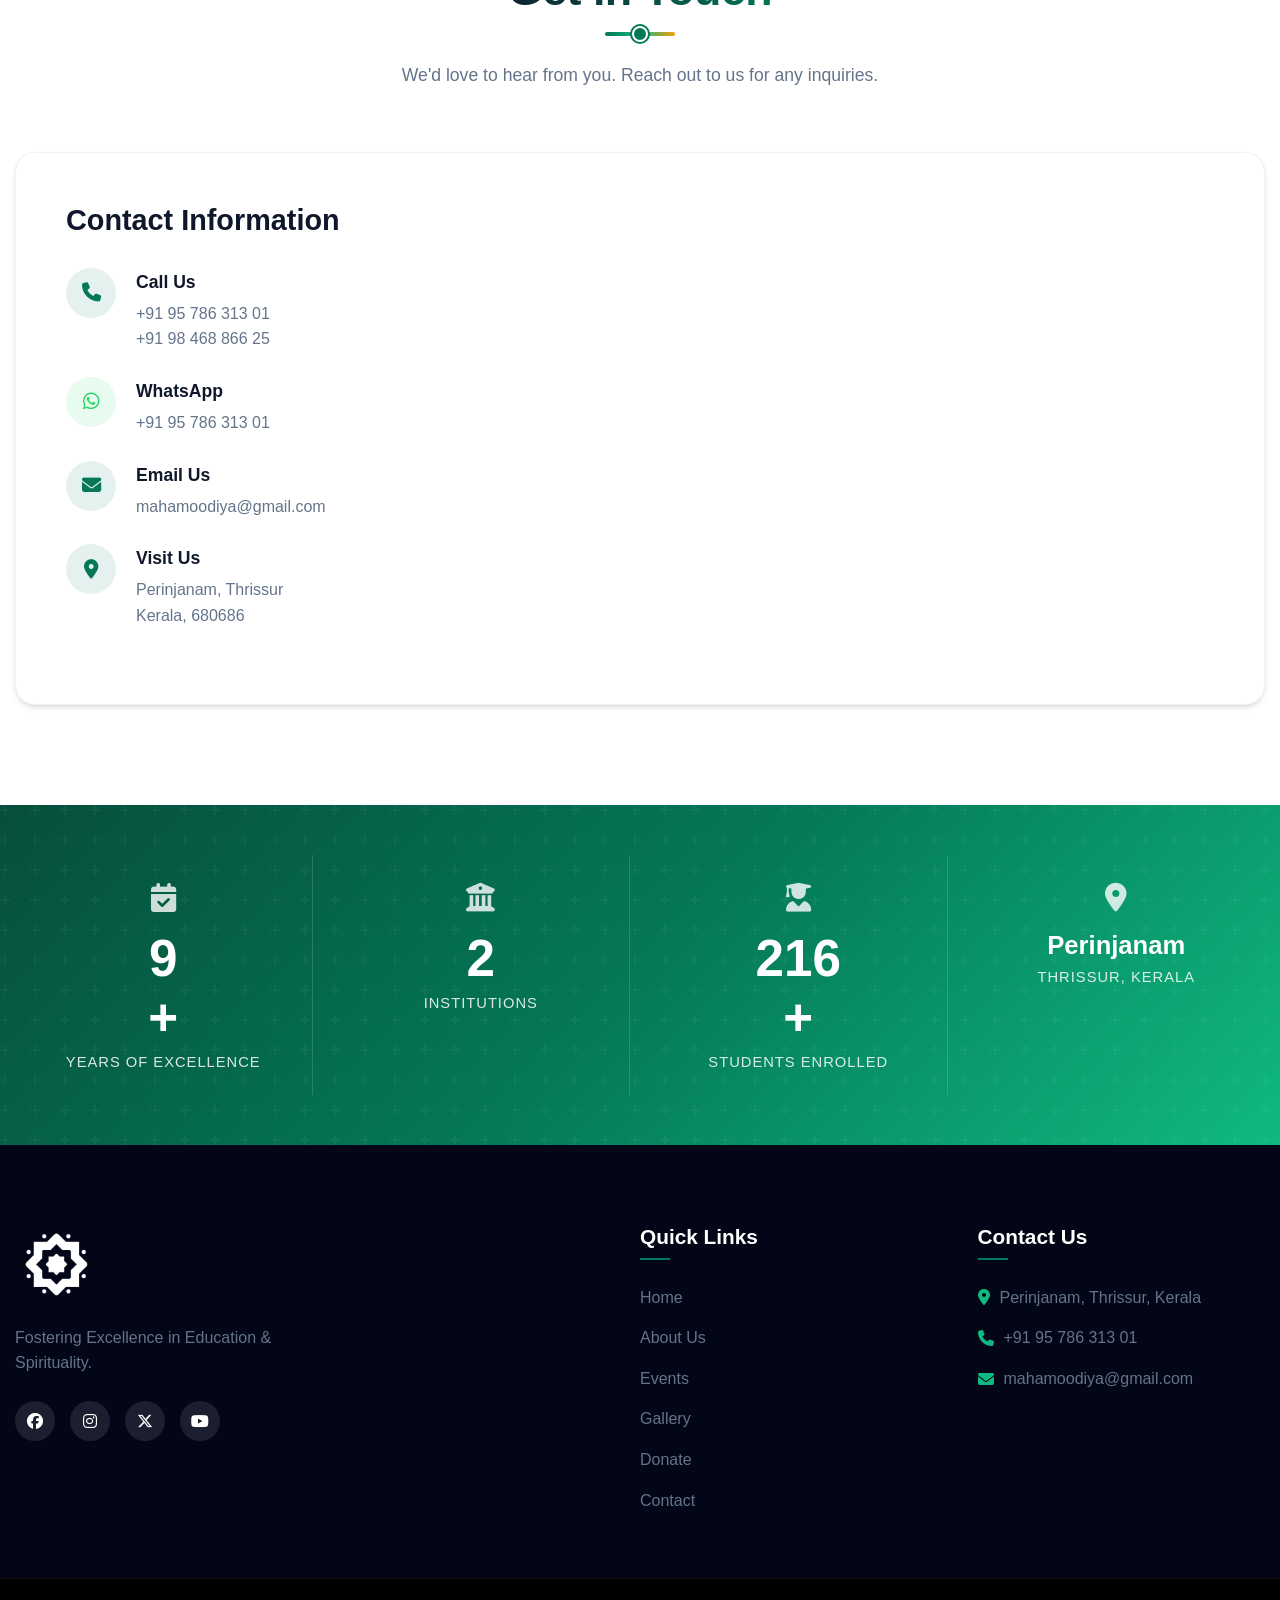
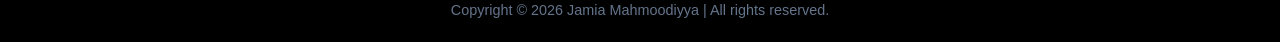
==== commit 1baa44f6: "updated website" ====
--- a/index.html
+++ b/index.html
@@ -27,7 +27,7 @@
       "@context": "https://schema.org",
       "@type": "EducationalOrganization",
       "name": "Jamia Mahmoodiyya",
-      "url": "https://mahmoodiyya.com/",
+      "url": "https://jamiamahmoodiyya.com/",
       "logo": "https://jamiamahmoodiyya.com/Images/annasr.jpg",
       "description": "An Islamic Based Institution Fostering Excellence in Education & Spirituality in Kerala.",
       "telephone": "+91-9578631301",
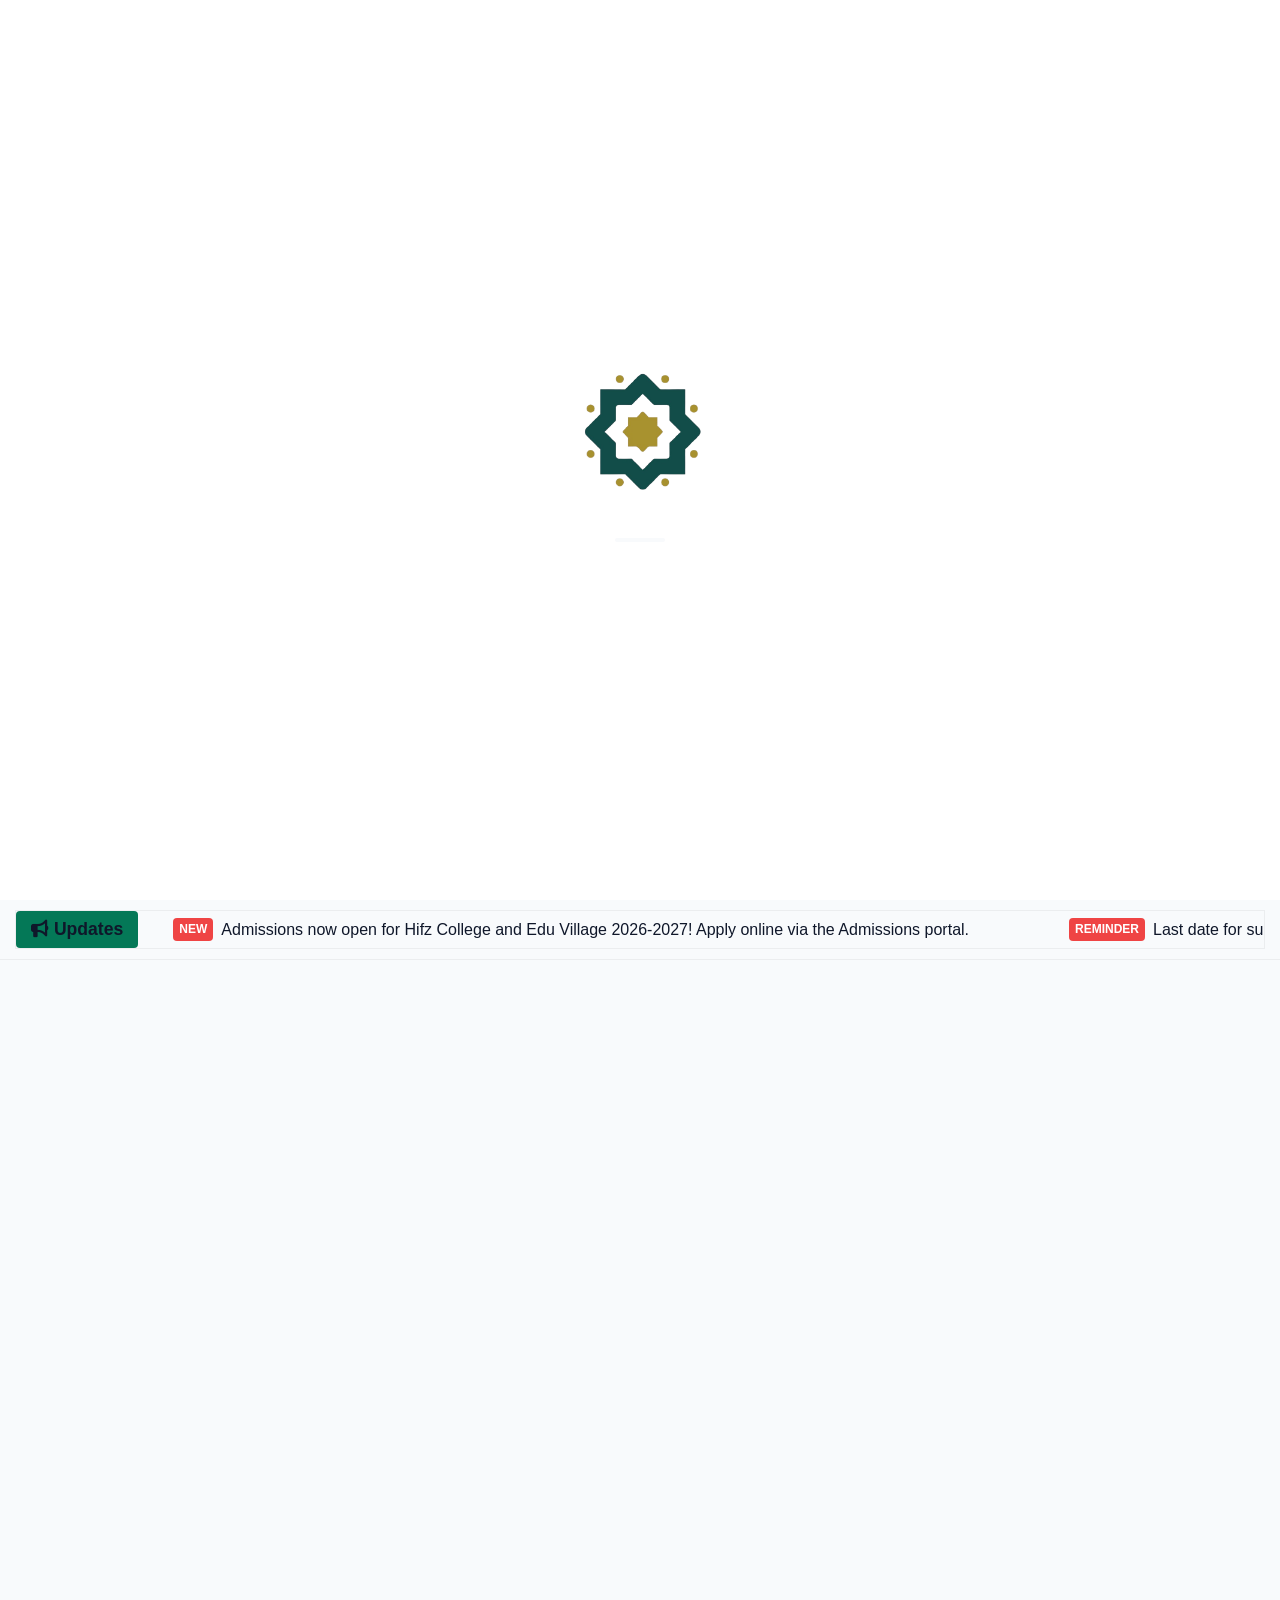
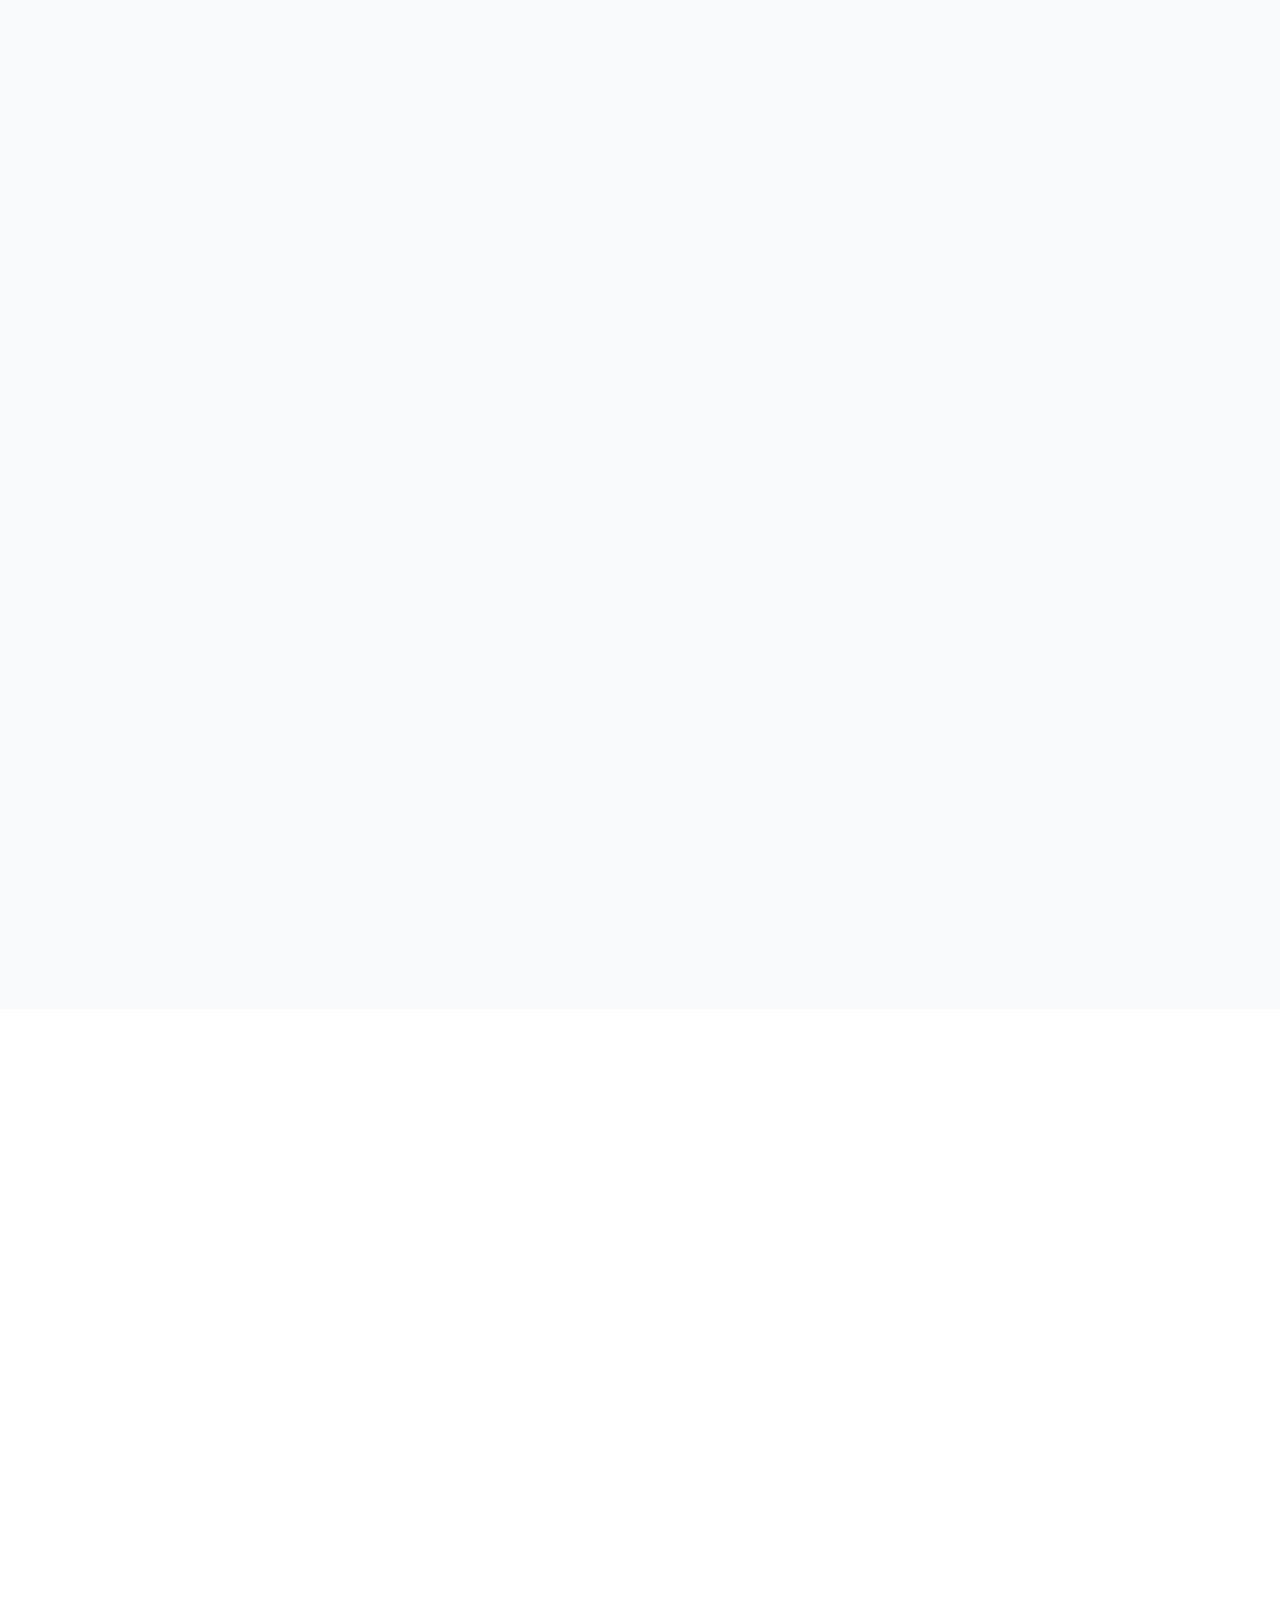
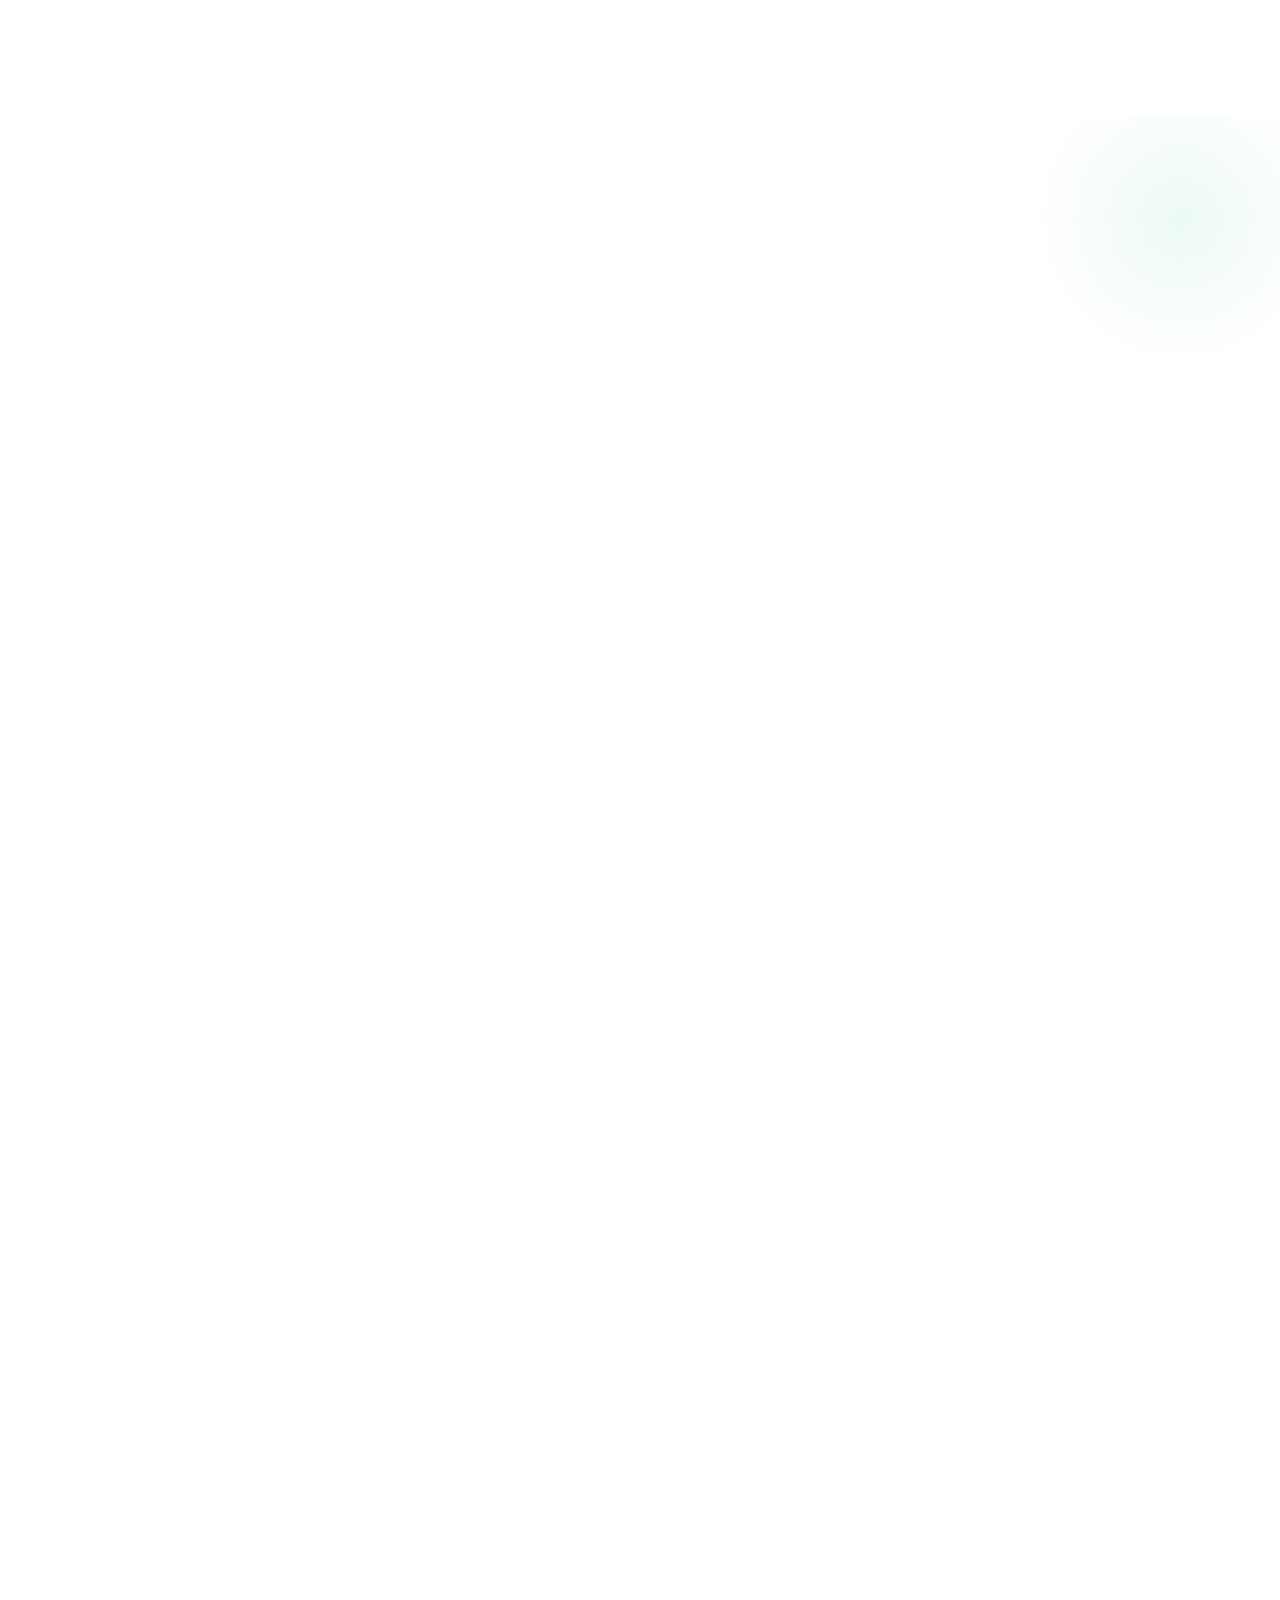
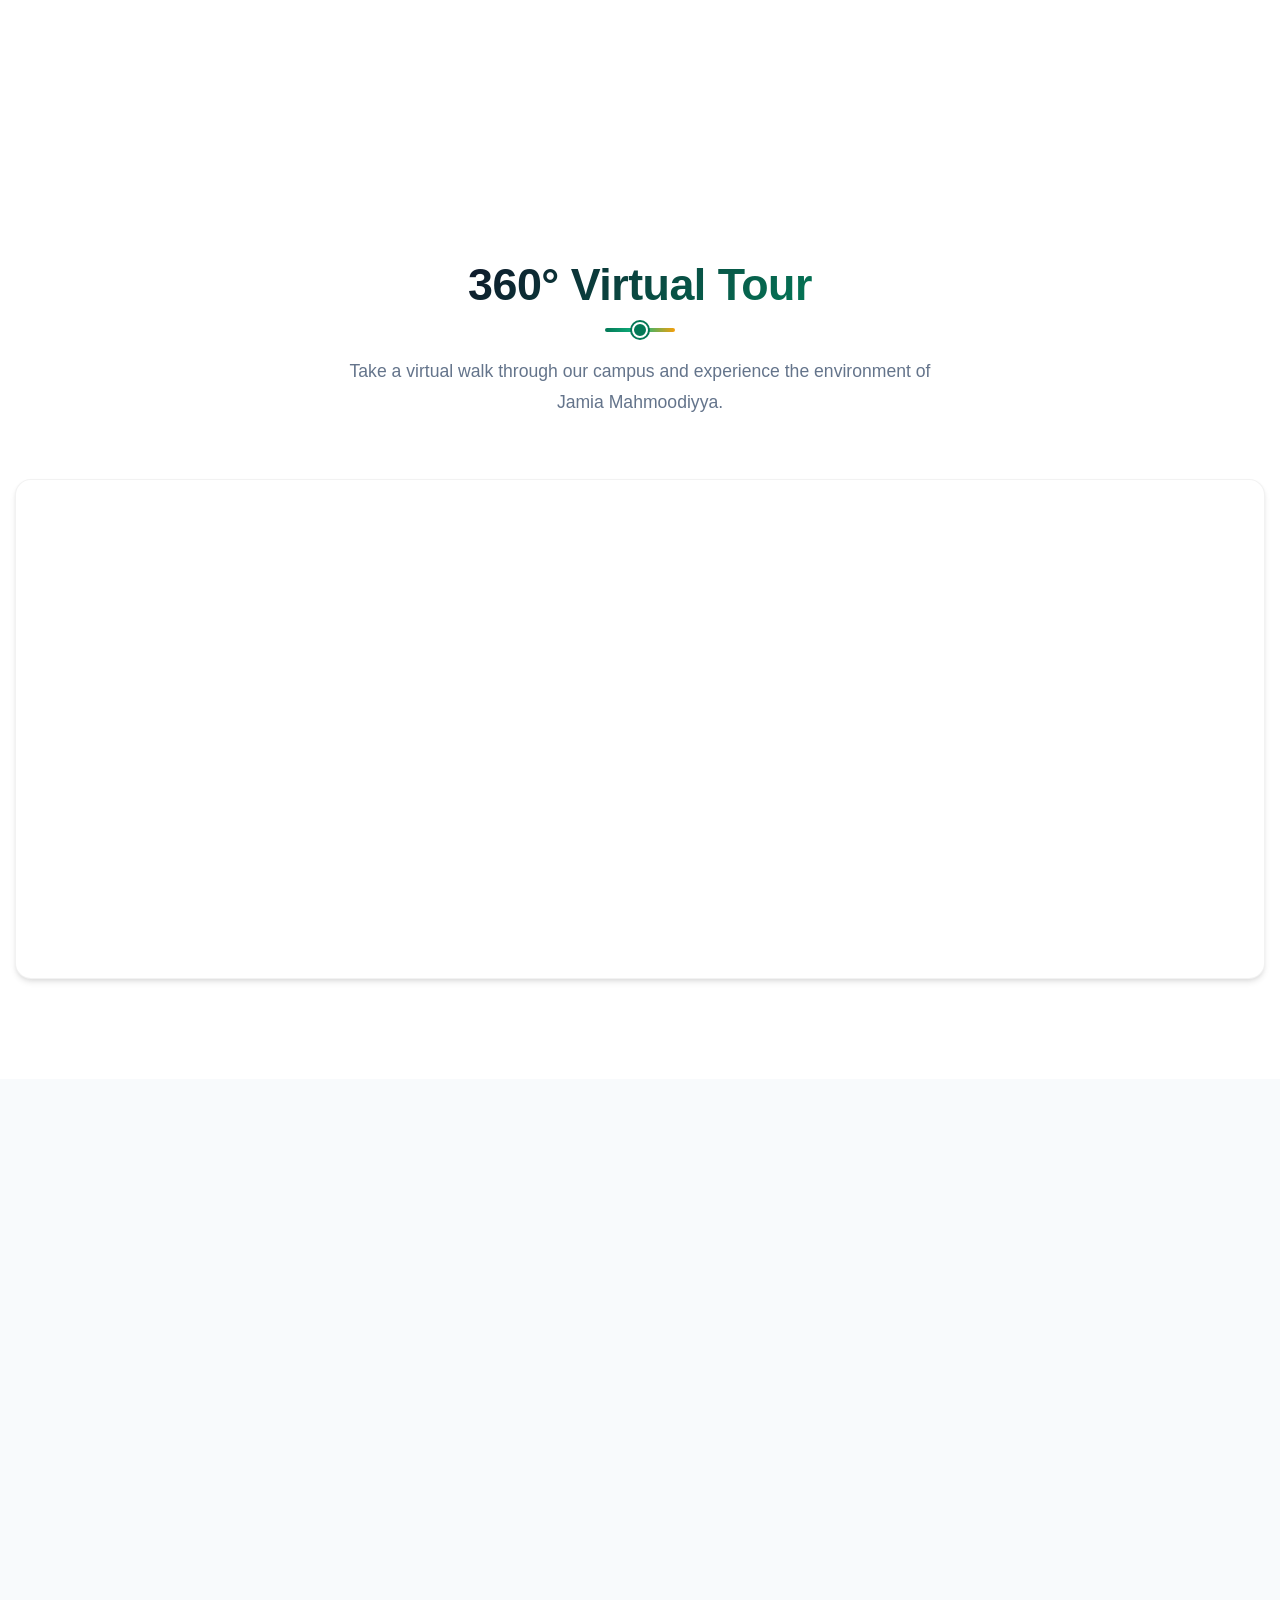
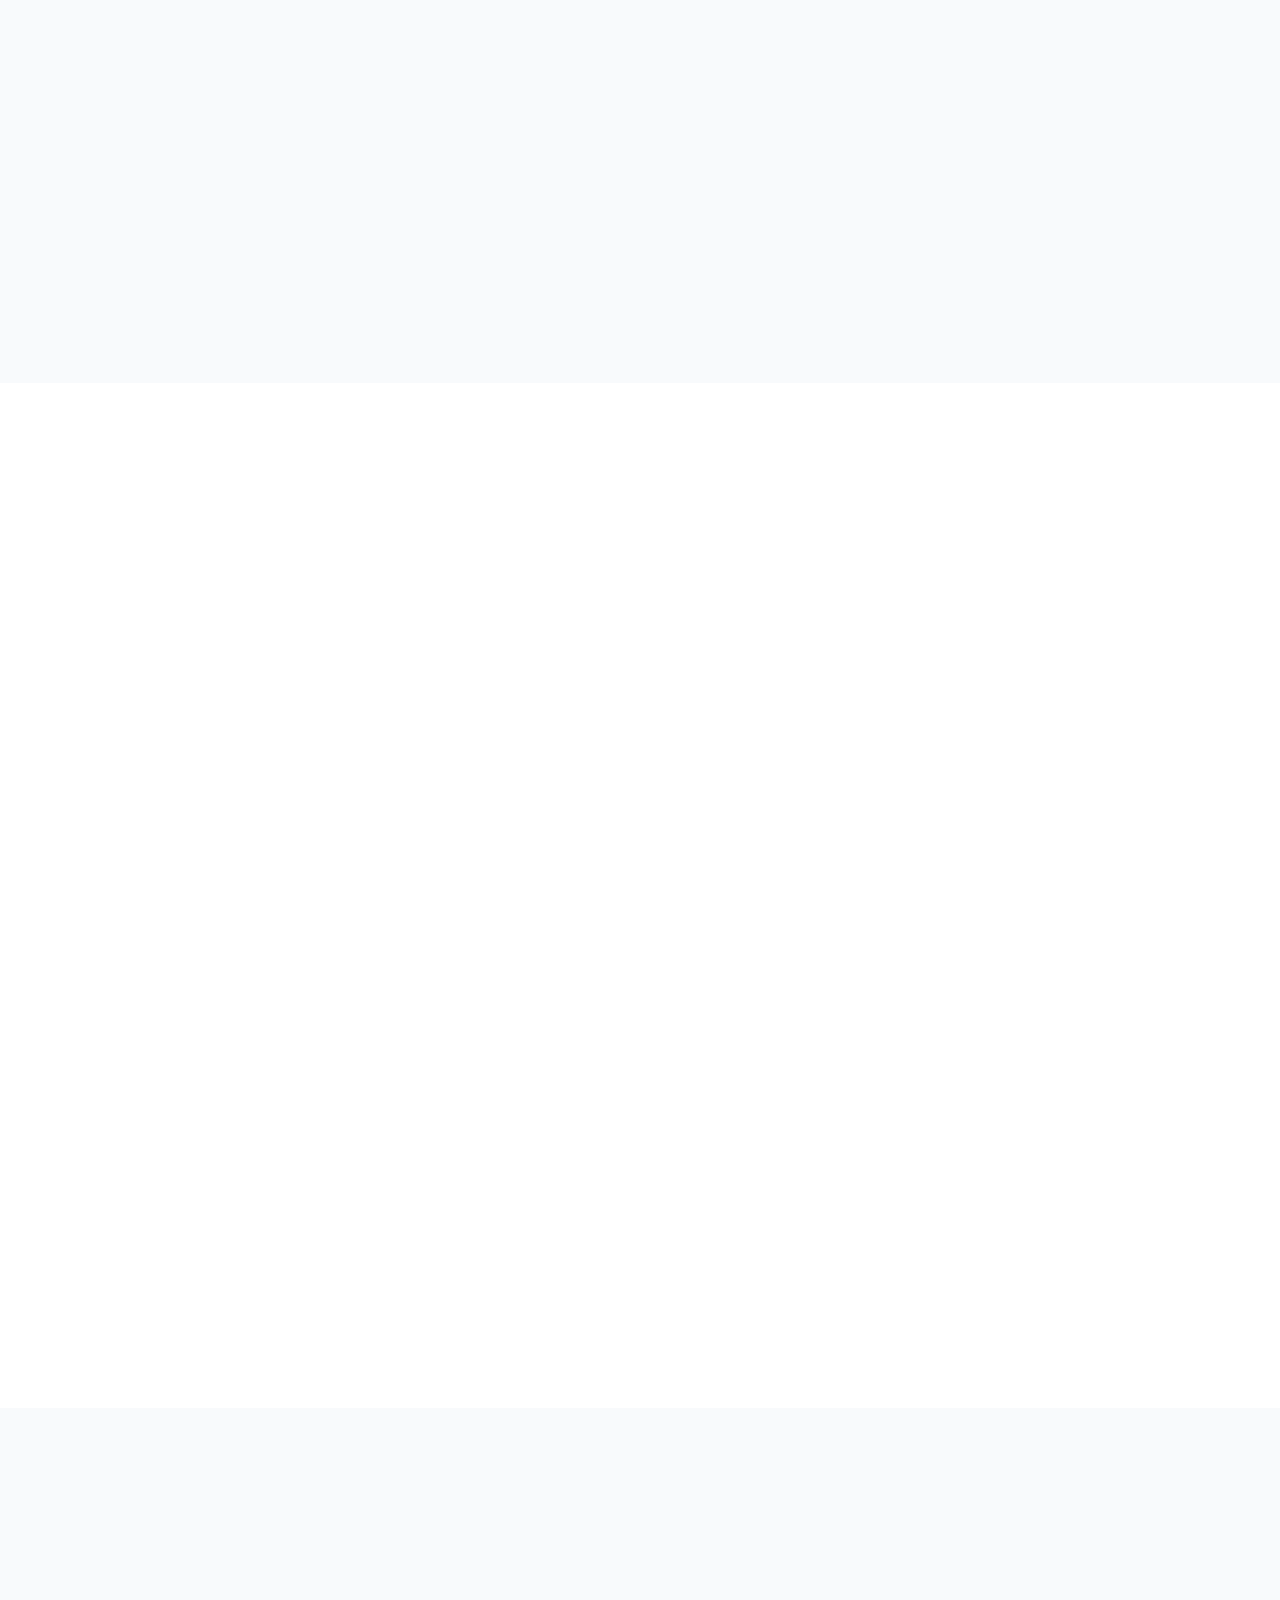
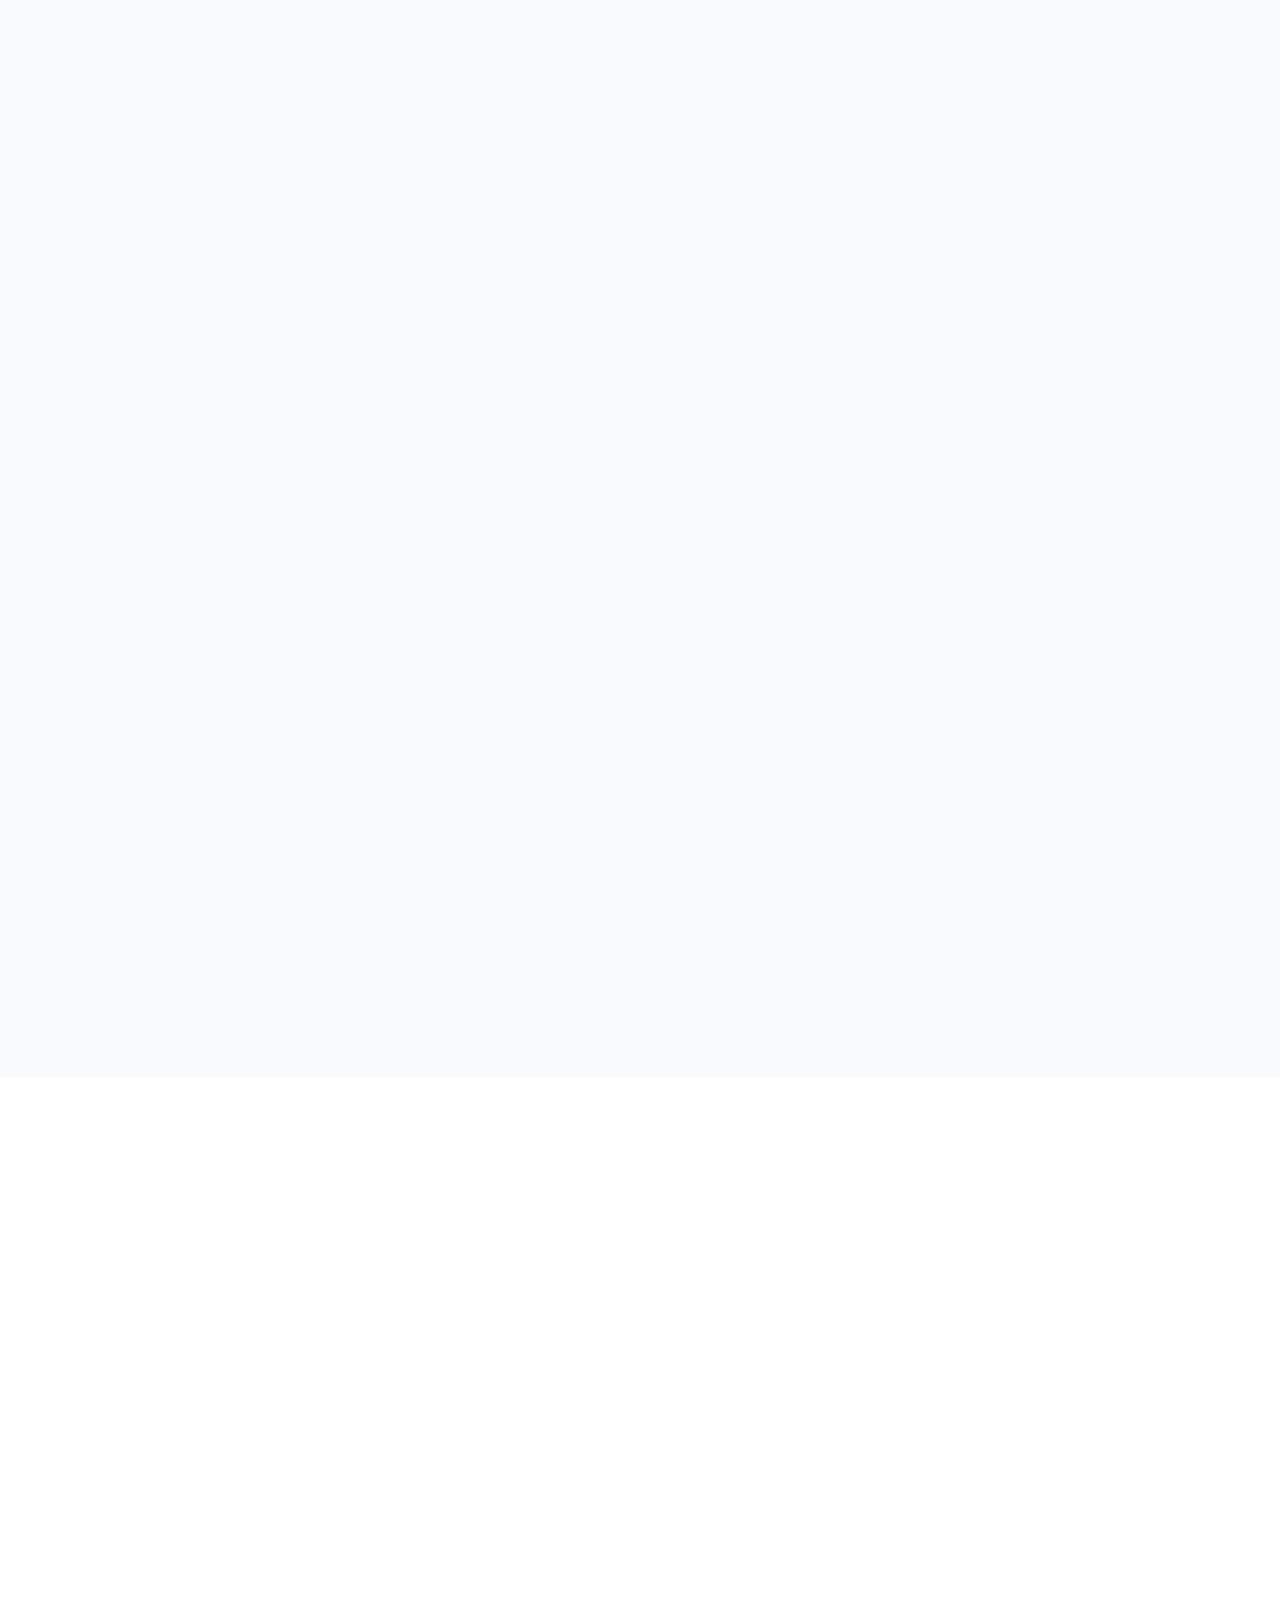
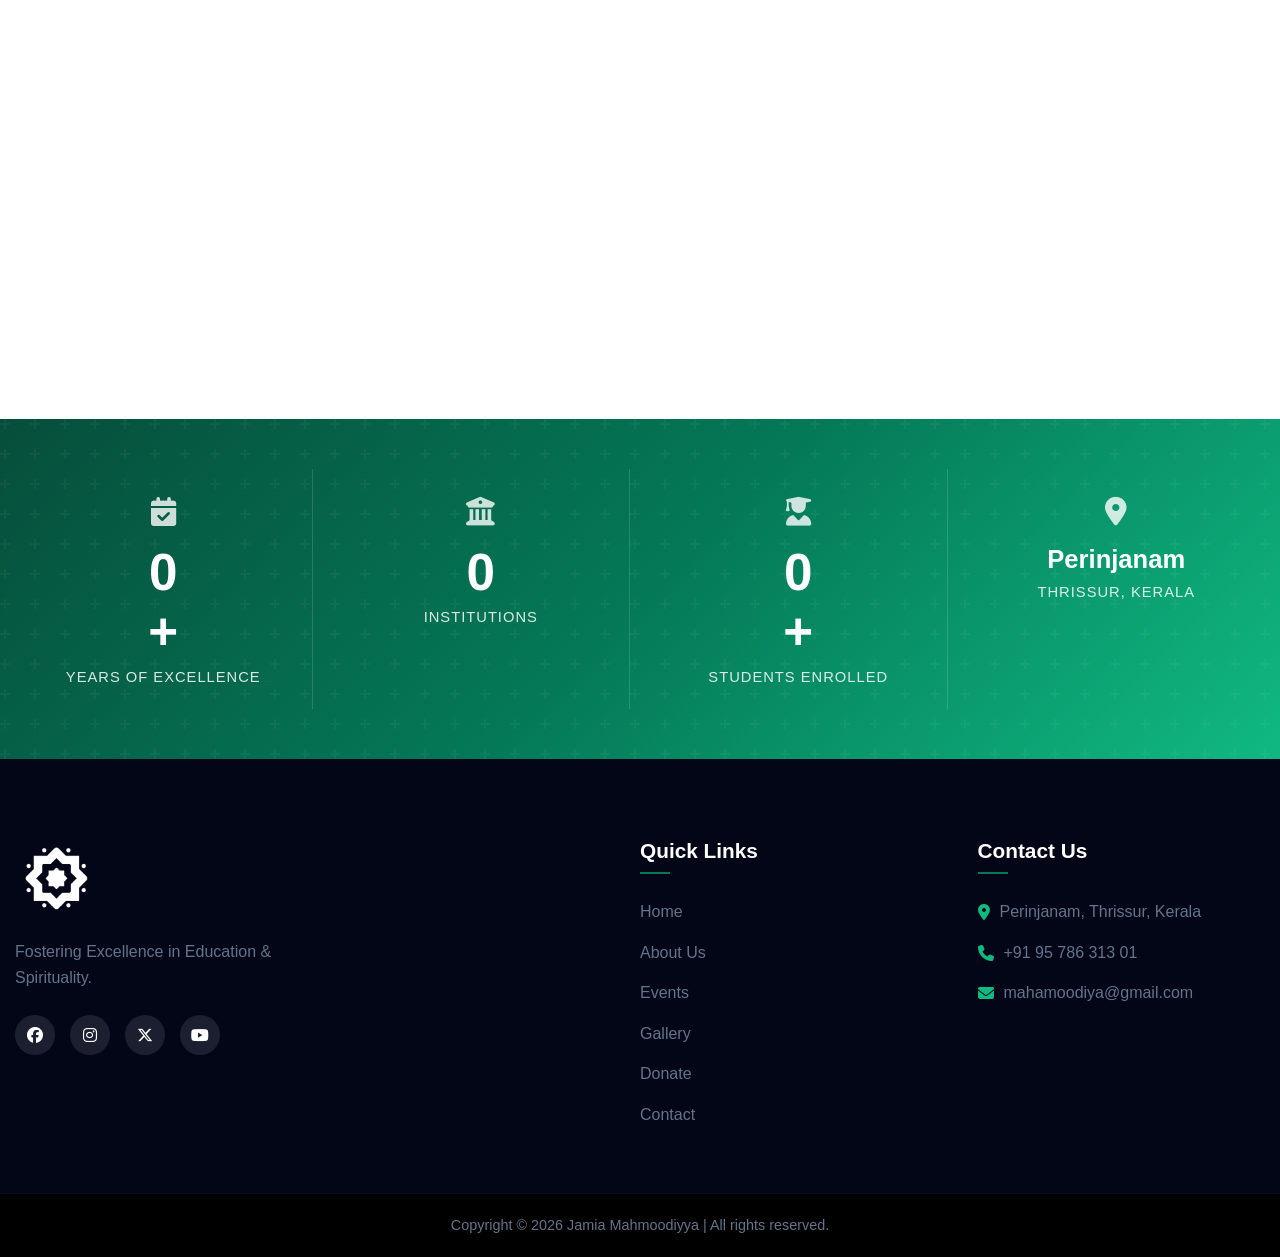
==== commit a487a0c8: "updated website" ====
--- a/index.html
+++ b/index.html
@@ -125,6 +125,12 @@
                 <div class="mobile-menu-btn" role="button" tabindex="0" aria-label="Toggle Mobile Menu">
                     <i class="fa-solid fa-bars"></i>
                 </div>
+
+                <!-- Voice Navigation Trigger -->
+                <div id="voice-nav-btn" title="Voice Navigation" class="voice-trigger">
+                    <i class="fa-solid fa-microphone"></i>
+                    <span class="voice-tip">Try "Go to Admissions"</span>
+                </div>
             </div>
         </nav>
     </header>
@@ -437,6 +443,86 @@
             </div>
         </section>
 
+        <!-- Digital Library Preview Section -->
+        <section id="library" class="section-padding">
+            <div class="container reveal">
+                <div class="section-header">
+                    <h2 data-i18n="library-title">Digital Library</h2>
+                    <div class="divider"></div>
+                    <p class="section-desc">Explore our curated collection of spiritual and academic publications.</p>
+                </div>
+
+                <div class="library-grid">
+                    <div class="book-card glass-card reveal" data-pdf="sample-book.pdf">
+                        <div class="book-container">
+                            <div class="book-3d">
+                                <img src="Images/book-cover-1.jpg" alt="Book 1" class="book-cover" onerror="this.src='https://placehold.co/400x600/047857/ffffff?text=Islamic+Philosophy'">
+                                <div class="book-side"></div>
+                            </div>
+                        </div>
+                        <div class="book-info">
+                            <h3>Islamic Philosophy</h3>
+                            <p>An introduction to classical thought.</p>
+                            <button class="btn btn-outline preview-btn">Preview Book</button>
+                        </div>
+                    </div>
+
+                    <div class="book-card glass-card reveal" data-pdf="sample-book.pdf">
+                        <div class="book-container">
+                            <div class="book-3d">
+                                <img src="Images/book-cover-2.jpg" alt="Book 2" class="book-cover" onerror="this.src='https://placehold.co/400x600/10b981/ffffff?text=Modern+Ethics'">
+                                <div class="book-side"></div>
+                            </div>
+                        </div>
+                        <div class="book-info">
+                            <h3>Modern Ethics</h3>
+                            <p>Spiritual guidance for the digital age.</p>
+                            <button class="btn btn-outline preview-btn">Preview Book</button>
+                        </div>
+                    </div>
+
+                    <div class="book-card glass-card reveal" data-pdf="sample-book.pdf">
+                        <div class="book-container">
+                            <div class="book-3d">
+                                <img src="Images/book-cover-3.jpg" alt="Book 3" class="book-cover" onerror="this.src='https://placehold.co/400x600/064e3b/ffffff?text=Quranic+Insights'">
+                                <div class="book-side"></div>
+                            </div>
+                        </div>
+                        <div class="book-info">
+                            <h3>Quranic Insights</h3>
+                            <p>Exploring the depths of the Holy Word.</p>
+                            <button class="btn btn-outline preview-btn">Preview Book</button>
+                        </div>
+                    </div>
+                </div>
+            </div>
+        </section>
+
+        <!-- Virtual Guestbook Map Section -->
+        <section id="guestbook" class="section-padding bg-surface">
+            <div class="container reveal">
+                <div class="section-header">
+                    <h2>Global Guestbook</h2>
+                    <div class="divider"></div>
+                    <p class="section-desc">Join our global community. Pin your location and leave a message of support.</p>
+                </div>
+
+                <div class="guestbook-container glass-card">
+                    <div id="guestbook-map" style="width: 100%; height: 500px; background: #e0e0e0; position: relative;">
+                        <!-- Map implementation will go here -->
+                        <div class="map-placeholder">
+                            <i class="fa-solid fa-earth-americas"></i>
+                            <p>Loading Interactive Map...</p>
+                        </div>
+                    </div>
+                    <div class="guestbook-controls">
+                        <button id="add-pin-btn" class="btn btn-primary"><i class="fa-solid fa-location-dot"></i> Add My Pin</button>
+                        <div id="pin-count">Join 1,240+ supporters worldwide</div>
+                    </div>
+                </div>
+            </div>
+        </section>
+
         <!-- Dynamic Event Calendar -->
         <section id="event-calendar" class="section-padding">
             <div class="container reveal">
@@ -466,9 +552,9 @@
                             <div class="bank-details">
                                 <p><strong>Bank Name:</strong> Kerala Bank</p>
                                 <p><strong>Account Name:</strong> Jamiya Mahmoodiyya Trust</p>
-                                <p><strong>Account Number:</strong> 150010801000204</p>
-                                <p><strong>IFSC Code:</strong> KSBK0001500</p>
-                                <p><strong>Branch:</strong> Perinjanam (Code: 1500)</p>
+                                <p><strong>Account Number:</strong> 500201010002160</p>
+                                <p><strong>IFSC Code:</strong> KSBK0000502</p>
+                                <p><strong>Branch:</strong> Perinjanam</p>
                             </div>
                         </div>
                     </div>
@@ -486,11 +572,6 @@
                                 <div class="upi-text-info">
                                     <div class="upi-icon"><i class="fa-brands fa-google-pay"></i></div>
                                     <p class="gpay-number"><strong>GPay Number:</strong> +91 95 786 313 01</p>
-                                    <a href="upi://pay?pa=9578631301@okaxis&pn=Jamia%20Mahmoodiyya&cu=INR"
-                                        class="btn btn-primary btn-sm mobile-only-pay"
-                                        style="margin-top: 10px; font-size: 0.8rem; padding: 8px 15px;">
-                                        <i class="fa-solid fa-mobile-screen"></i> Pay via UPI App
-                                    </a>
                                 </div>
                             </div>
                         </div>
--- a/style.css
+++ b/style.css
@@ -62,7 +62,8 @@
     box-sizing: border-box;
 }
 
-html, body {
+html,
+body {
     overflow-x: hidden;
     width: 100%;
     margin: 0;
@@ -120,7 +121,7 @@
     padding-top: 180px;
     padding-bottom: 80px;
     background: linear-gradient(135deg, rgba(4, 120, 87, 0.95) 0%, rgba(15, 23, 42, 0.92) 60%, rgba(4, 120, 87, 0.8) 100%),
-                url('Images/mahmoodiyya new building.jpg');
+        url('Images/mahmoodiyya new building.jpg');
     background-size: cover;
     background-position: center;
     background-attachment: fixed;
@@ -143,7 +144,7 @@
 
 body.dark-theme .sub-page-hero {
     background: linear-gradient(135deg, rgba(2, 6, 23, 0.97) 0%, rgba(4, 78, 59, 0.9) 100%),
-                url('Images/mahmoodiyya new building.jpg');
+        url('Images/mahmoodiyya new building.jpg');
     background-size: cover;
     background-position: center;
 }
@@ -152,7 +153,7 @@
     font-size: clamp(2.8rem, 6vw, 4.5rem);
     font-weight: 800;
     margin-bottom: 12px;
-    text-shadow: 0 4px 30px rgba(0,0,0,0.4);
+    text-shadow: 0 4px 30px rgba(0, 0, 0, 0.4);
     letter-spacing: -1px;
 }
 
@@ -161,7 +162,7 @@
     justify-content: center;
     gap: 10px;
     font-size: 0.95rem;
-    color: rgba(255,255,255,0.8);
+    color: rgba(255, 255, 255, 0.8);
 }
 
 .breadcrumb a {
@@ -211,6 +212,7 @@
         opacity: 0;
         transform: translateY(30px);
     }
+
     to {
         opacity: 1;
         transform: translateY(0);
@@ -218,9 +220,20 @@
 }
 
 @keyframes pulse-ring {
-    0% { transform: scale(1); box-shadow: 0 0 0 0 rgba(16, 185, 129, 0.7); }
-    70% { transform: scale(1.1); box-shadow: 0 0 0 10px rgba(16, 185, 129, 0); }
-    100% { transform: scale(1); box-shadow: 0 0 0 0 rgba(16, 185, 129, 0); }
+    0% {
+        transform: scale(1);
+        box-shadow: 0 0 0 0 rgba(16, 185, 129, 0.7);
+    }
+
+    70% {
+        transform: scale(1.1);
+        box-shadow: 0 0 0 10px rgba(16, 185, 129, 0);
+    }
+
+    100% {
+        transform: scale(1);
+        box-shadow: 0 0 0 0 rgba(16, 185, 129, 0);
+    }
 }
 
 /* ==========================================================================
@@ -320,7 +333,7 @@
 .btn-secondary {
     background: transparent;
     color: white;
-    border: 2px solid rgba(255,255,255,0.6);
+    border: 2px solid rgba(255, 255, 255, 0.6);
     backdrop-filter: blur(8px);
     gap: 8px;
 }
@@ -330,7 +343,7 @@
     color: var(--primary-color);
     border-color: white;
     transform: translateY(-3px);
-    box-shadow: 0 8px 25px rgba(0,0,0,0.2);
+    box-shadow: 0 8px 25px rgba(0, 0, 0, 0.2);
 }
 
 .btn-outline {
@@ -537,7 +550,7 @@
         z-index: 2000;
         transition: right 0.4s cubic-bezier(0.4, 0, 0.2, 1);
         padding: 100px 40px;
-        box-shadow: -10px 0 30px rgba(0,0,0,0.1);
+        box-shadow: -10px 0 30px rgba(0, 0, 0, 0.1);
     }
 
     .nav-link.active {
@@ -577,9 +590,11 @@
     .navi {
         padding: 8px 15px;
     }
+
     .nav-img img {
         height: 50px;
     }
+
     .nav-content {
         display: flex;
         justify-content: space-between;
@@ -816,6 +831,7 @@
     .image-stack {
         padding: 15px;
     }
+
     .image-stack::before {
         bottom: 20px;
         left: 20px;
@@ -1615,22 +1631,24 @@
     }
 }
 
-}
+
 
 /* ==========================================================================
    Notice Board Marquee
    ========================================================================== */
 .notice-board-section {
     background: var(--bg-main);
-    border-bottom: 1px solid rgba(0,0,0,0.05);
+    border-bottom: 1px solid rgba(0, 0, 0, 0.05);
     padding: 10px 0;
     overflow: hidden;
 }
+
 .notice-board-container {
     display: flex;
     align-items: center;
     gap: 15px;
 }
+
 .notice-header {
     background: var(--primary-color);
     color: white;
@@ -1644,6 +1662,7 @@
     gap: 8px;
     z-index: 2;
 }
+
 .notice-content {
     flex-grow: 1;
     overflow: hidden;
@@ -1656,6 +1675,7 @@
     align-items: center;
     padding-right: 50px;
 }
+
 .badge {
     padding: 2px 6px;
     border-radius: 4px;
@@ -1663,6 +1683,7 @@
     font-weight: bold;
     margin-right: 8px;
 }
+
 .new-badge {
     background: #ef4444;
     color: white;
@@ -1686,11 +1707,13 @@
     z-index: 999999;
     transition: opacity 0.8s ease, visibility 0.8s ease;
 }
+
 .splash-logo {
     width: 150px;
     margin-bottom: 30px;
     animation: pulse 1.5s infinite alternate;
 }
+
 .splash-loader {
     width: 50px;
     height: 4px;
@@ -1699,6 +1722,7 @@
     overflow: hidden;
     border-radius: 2px;
 }
+
 .splash-loader::after {
     content: '';
     position: absolute;
@@ -1708,14 +1732,29 @@
     background: var(--primary-color);
     animation: loading 1.5s infinite ease-in-out;
 }
+
 @keyframes pulse {
-    0% { transform: scale(1); filter: drop-shadow(0 0 10px rgba(4,120,87,0.2)); }
-    100% { transform: scale(1.1); filter: drop-shadow(0 0 20px rgba(4,120,87,0.6)); }
-}
+    0% {
+        transform: scale(1);
+        filter: drop-shadow(0 0 10px rgba(4, 120, 87, 0.2));
+    }
+
+    100% {
+        transform: scale(1.1);
+        filter: drop-shadow(0 0 20px rgba(4, 120, 87, 0.6));
+    }
+}
+
 @keyframes loading {
-    0% { left: -50%; }
-    100% { left: 100%; }
-}
+    0% {
+        left: -50%;
+    }
+
+    100% {
+        left: 100%;
+    }
+}
+
 #splash-screen.fade-out {
     opacity: 0;
     visibility: hidden;
@@ -1726,14 +1765,17 @@
     transform: translateY(15px);
     transition: opacity 0.6s cubic-bezier(0.4, 0, 0.2, 1), transform 0.6s cubic-bezier(0.4, 0, 0.2, 1);
 }
+
 .page-transition.loaded {
     opacity: 1;
     transform: translateY(0);
 }
+
 .page-exit {
     opacity: 0;
     transform: translateY(-15px);
 }
+
 /* ==========================================================================
    Dark Mode & Premium Aesthetic Updates
    ========================================================================== */
@@ -1746,30 +1788,38 @@
     --glass-bg: rgba(30, 41, 59, 0.85);
     --glass-border: rgba(255, 255, 255, 0.05);
 }
+
 body.dark-theme .notice-board-section {
     background: #1e293b;
-    border-color: rgba(255,255,255,0.05);
-}
+    border-color: rgba(255, 255, 255, 0.05);
+}
+
 body.dark-theme .bg-light {
     background-color: #0f172a;
 }
+
 body.dark-theme .about-text-content .btn-outline {
     color: #10b981;
     border-color: #10b981;
 }
+
 body.dark-theme .about-text-content .btn-outline:hover {
     background: #10b981;
     color: #0f172a;
 }
+
 body.dark-theme .contact-container {
     background: #1e293b;
 }
+
 body.dark-theme .section-desc {
     color: #cbd5e1;
 }
+
 body.dark-theme .contact-list li:hover .icon-box {
     color: white;
 }
+
 .scroll-progress-container {
     position: fixed;
     top: 0;
@@ -1779,6 +1829,7 @@
     background: transparent;
     z-index: 99999;
 }
+
 .scroll-progress-bar {
     height: 100%;
     background: linear-gradient(90deg, #10b981, #34d399);
@@ -1786,21 +1837,26 @@
     transition: width 0.1s ease-out;
     box-shadow: 0 0 10px rgba(16, 185, 129, 0.5);
 }
+
 /* Custom Scrollbar */
 ::-webkit-scrollbar {
     width: 12px;
 }
+
 ::-webkit-scrollbar-track {
     background: var(--bg-main);
 }
+
 ::-webkit-scrollbar-thumb {
     background: var(--primary-light);
     border-radius: 6px;
     border: 3px solid var(--bg-main);
 }
+
 ::-webkit-scrollbar-thumb:hover {
     background: var(--primary-color);
 }
+
 /* Card Glow Effect */
 .glass-card::before {
     content: '';
@@ -1809,13 +1865,14 @@
     left: -50%;
     width: 200%;
     height: 200%;
-    background: radial-gradient(circle, rgba(255,255,255,0.05) 0%, transparent 50%);
+    background: radial-gradient(circle, rgba(255, 255, 255, 0.05) 0%, transparent 50%);
     opacity: 0;
     transform: scale(0.5);
     transition: transform 0.5s, opacity 0.5s;
     pointer-events: none;
     z-index: 1;
 }
+
 .glass-card:hover::before {
     opacity: 1;
     transform: scale(1);
@@ -1828,20 +1885,28 @@
     position: relative;
     width: 100%;
 }
+
 .marquee-track {
     display: inline-flex;
     flex-shrink: 0;
     align-items: center;
     animation: marquee_infinite 35s linear infinite;
 }
+
 .notice-item {
     display: inline-flex;
     align-items: center;
     padding-right: 50px;
 }
+
 @keyframes marquee_infinite {
-    0% { transform: translateX(0); }
-    100% { transform: translateX(-100%); }
+    0% {
+        transform: translateX(0);
+    }
+
+    100% {
+        transform: translateX(-100%);
+    }
 }
 
 /* Institutions Grid Styling */
@@ -1851,6 +1916,7 @@
     gap: 30px;
     margin-top: 40px;
 }
+
 .inst-item {
     display: flex;
     flex-direction: column;
@@ -1860,31 +1926,38 @@
     overflow: hidden;
     transition: transform 0.3s ease, box-shadow 0.3s ease;
 }
+
 .inst-item:hover {
     transform: translateY(-8px);
-    box-shadow: 0 15px 30px rgba(0,0,0,0.1);
-}
+    box-shadow: 0 15px 30px rgba(0, 0, 0, 0.1);
+}
+
 body.dark-theme .inst-item:hover {
-    box-shadow: 0 15px 30px rgba(0,0,0,0.4);
-}
+    box-shadow: 0 15px 30px rgba(0, 0, 0, 0.4);
+}
+
 .inst-img-wrapper {
     width: 100%;
     height: 220px;
     overflow: hidden;
-    border-bottom: 1px solid rgba(0,0,0,0.05);
-}
+    border-bottom: 1px solid rgba(0, 0, 0, 0.05);
+}
+
 body.dark-theme .inst-img-wrapper {
-    border-bottom-color: rgba(255,255,255,0.05);
-}
+    border-bottom-color: rgba(255, 255, 255, 0.05);
+}
+
 .inst-img-wrapper img {
     width: 100%;
     height: 100%;
     object-fit: cover;
     transition: transform 0.5s ease;
 }
+
 .inst-item:hover .inst-img-wrapper img {
     transform: scale(1.08);
 }
+
 .inst-info {
     padding: 25px;
     display: flex;
@@ -1892,12 +1965,14 @@
     justify-content: space-between;
     flex-grow: 1;
 }
+
 .inst-name {
     font-size: 1.3rem;
     font-weight: 600;
     margin-bottom: 20px;
     color: var(--text-heading);
 }
+
 .view-details {
     font-size: 1rem;
     color: var(--primary-color);
@@ -1907,6 +1982,7 @@
     gap: 8px;
     transition: gap 0.3s ease;
 }
+
 .inst-item:hover .view-details {
     gap: 15px;
 }
@@ -1955,7 +2031,8 @@
 
 .video-wrapper {
     position: relative;
-    padding-bottom: 56.25%; /* 16:9 */
+    padding-bottom: 56.25%;
+    /* 16:9 */
     height: 0;
     overflow: hidden;
 }
@@ -2066,6 +2143,7 @@
     .timeline::before {
         left: 30px;
     }
+
     .timeline-item {
         width: 100%;
         left: 0 !important;
@@ -2073,6 +2151,7 @@
         padding-right: 0 !important;
         text-align: left !important;
     }
+
     .timeline-dot {
         left: 30px !important;
     }
@@ -2108,10 +2187,12 @@
     text-align: center;
     color: white;
     padding: 20px;
-    border-right: 1px solid rgba(255,255,255,0.15);
-}
-
-.stat-item:last-child { border-right: none; }
+    border-right: 1px solid rgba(255, 255, 255, 0.15);
+}
+
+.stat-item:last-child {
+    border-right: none;
+}
 
 .stat-number {
     font-size: clamp(2.2rem, 4vw, 3.2rem);
@@ -2140,12 +2221,20 @@
     .stats-grid {
         grid-template-columns: repeat(2, 1fr);
     }
+
     .stat-item {
         border-right: none;
-        border-bottom: 1px solid rgba(255,255,255,0.15);
-    }
-    .stat-item:nth-child(2n) { border-right: none; }
-    .stat-item:last-child, .stat-item:nth-last-child(2) { border-bottom: none; }
+        border-bottom: 1px solid rgba(255, 255, 255, 0.15);
+    }
+
+    .stat-item:nth-child(2n) {
+        border-right: none;
+    }
+
+    .stat-item:last-child,
+    .stat-item:nth-last-child(2) {
+        border-bottom: none;
+    }
 }
 
 /* ==========================================================================
@@ -2178,17 +2267,24 @@
 }
 
 @keyframes orbFloat {
-    0%, 100% { transform: translateY(0) scale(1); }
-    50%       { transform: translateY(-30px) scale(1.05); }
+
+    0%,
+    100% {
+        transform: translateY(0) scale(1);
+    }
+
+    50% {
+        transform: translateY(-30px) scale(1.05);
+    }
 }
 
 .hero-badge {
     display: inline-flex;
     align-items: center;
     gap: 8px;
-    background: rgba(255,255,255,0.12);
-    border: 1px solid rgba(255,255,255,0.25);
-    color: rgba(255,255,255,0.9);
+    background: rgba(255, 255, 255, 0.12);
+    border: 1px solid rgba(255, 255, 255, 0.25);
+    color: rgba(255, 255, 255, 0.9);
     padding: 6px 18px;
     border-radius: 30px;
     font-size: 0.88rem;
@@ -2247,7 +2343,9 @@
 }
 
 @media (max-width: 480px) {
-    .action-btn { width: 100%; }
+    .action-btn {
+        width: 100%;
+    }
 }
 
 
@@ -2326,8 +2424,17 @@
 }
 
 @keyframes pulse-ring {
-    0%, 100% { transform: scale(1); opacity: 0.2; }
-    50% { transform: scale(1.1); opacity: 0.05; }
+
+    0%,
+    100% {
+        transform: scale(1);
+        opacity: 0.2;
+    }
+
+    50% {
+        transform: scale(1.1);
+        opacity: 0.05;
+    }
 }
 
 .leader-img {
@@ -2386,35 +2493,35 @@
     .section-header {
         margin-bottom: 40px;
     }
-    
+
     .section-padding {
         padding: 50px 0;
     }
-    
+
     .leadership-grid {
         grid-template-columns: 1fr;
         gap: 25px;
         padding: 0 15px;
         width: 100%;
     }
-    
+
     .leader-card {
         padding: 40px 20px;
         margin: 0 auto;
         width: 100%;
         max-width: 400px;
     }
-    
+
     .leader-img-wrapper {
         width: 140px;
         height: 140px;
         margin-bottom: 20px;
     }
-    
+
     .leader-name {
         font-size: 1.5rem;
     }
-    
+
     .leader-bio {
         font-size: 0.95rem;
     }
@@ -2435,11 +2542,11 @@
     display: flex;
     gap: 20px;
     transition: all 0.3s ease;
-    border: 1px solid rgba(0,0,0,0.05);
+    border: 1px solid rgba(0, 0, 0, 0.05);
 }
 
 body.dark-theme .calendar-card {
-    border-color: rgba(255,255,255,0.05);
+    border-color: rgba(255, 255, 255, 0.05);
 }
 
 .calendar-card:hover {
@@ -2521,7 +2628,7 @@
     width: 100%;
     padding: 15px 25px 15px 55px;
     border-radius: 50px;
-    border: 1px solid rgba(0,0,0,0.1);
+    border: 1px solid rgba(0, 0, 0, 0.1);
     background: var(--bg-surface);
     color: var(--text-main);
     font-size: 1rem;
@@ -2530,7 +2637,7 @@
 }
 
 body.dark-theme .gallery-search-wrapper input {
-    border-color: rgba(255,255,255,0.1);
+    border-color: rgba(255, 255, 255, 0.1);
 }
 
 .gallery-search-wrapper input:focus {
@@ -2565,12 +2672,12 @@
     .container {
         padding: 0 15px;
     }
-    
+
     .leader-card {
         padding: 30px 15px;
         border-radius: 20px;
     }
-    
+
     .hero-title {
         font-size: 2.2rem !important;
     }
@@ -2761,7 +2868,7 @@
 .tour-overlay {
     position: absolute;
     inset: 0;
-    background: rgba(0,0,0,0.4);
+    background: rgba(0, 0, 0, 0.4);
     display: flex;
     flex-direction: column;
     align-items: center;
@@ -2771,7 +2878,7 @@
 }
 
 .tour-wrapper:hover .tour-overlay {
-    background: rgba(0,0,0,0.2);
+    background: rgba(0, 0, 0, 0.2);
 }
 
 .play-btn-circle {
@@ -2796,12 +2903,16 @@
     .map-interactive-wrapper {
         grid-template-columns: 1fr;
     }
+
     .map-info-panel {
         padding: 20px;
     }
-    .map-hotspots-container, .tour-wrapper {
+
+    .map-hotspots-container,
+    .tour-wrapper {
         height: 300px;
     }
+
     .hotspot {
         width: 24px;
         height: 24px;
@@ -2814,7 +2925,281 @@
         font-size: 2.2rem !important;
         letter-spacing: -1px !important;
     }
+
     .section-padding {
         padding: 40px 0;
     }
 }
+
+/* ==========================================================================
+   Voice Navigation Styles
+   ========================================================================== */
+.voice-trigger {
+    width: 40px;
+    height: 40px;
+    background: var(--primary-color);
+    color: white;
+    border-radius: 50%;
+    display: flex;
+    align-items: center;
+    justify-content: center;
+    cursor: pointer;
+    margin-left: 15px;
+    transition: all var(--transition-normal);
+    box-shadow: var(--shadow-md);
+    position: relative;
+}
+
+.voice-trigger:hover {
+    transform: scale(1.1);
+    background: var(--primary-light);
+}
+
+.voice-trigger.listening {
+    background: var(--danger) !important;
+    animation: pulse-ring 1.5s infinite;
+}
+
+.voice-overlay {
+    position: fixed;
+    top: 0;
+    left: 0;
+    width: 100%;
+    height: 100%;
+    background: rgba(4, 120, 87, 0.95);
+    z-index: 9999;
+    display: flex;
+    flex-direction: column;
+    align-items: center;
+    justify-content: center;
+    color: white;
+    opacity: 0;
+    visibility: hidden;
+    transition: all 0.4s ease;
+    backdrop-filter: blur(10px);
+}
+
+.voice-overlay.active {
+    opacity: 1;
+    visibility: visible;
+}
+
+.voice-status {
+    font-size: 2.5rem;
+    font-weight: 800;
+    margin-bottom: 20px;
+    text-shadow: 0 4px 10px rgba(0, 0, 0, 0.2);
+}
+
+.voice-transcript {
+    font-size: 1.4rem;
+    font-style: italic;
+    opacity: 0.9;
+    max-width: 600px;
+    text-align: center;
+}
+
+/* ==========================================================================
+   Digital Library (3D Books)
+   ========================================================================== */
+.library-grid {
+    display: grid;
+    grid-template-columns: repeat(auto-fit, minmax(300px, 1fr));
+    gap: 40px;
+    margin-top: 40px;
+}
+
+.book-card {
+    padding: 30px;
+    text-align: center;
+    perspective: 1000px;
+}
+
+.book-container {
+    height: 300px;
+    display: flex;
+    justify-content: center;
+    align-items: center;
+    margin-bottom: 30px;
+}
+
+.book-3d {
+    width: 180px;
+    height: 260px;
+    position: relative;
+    transform-style: preserve-3d;
+    transition: transform 0.6s cubic-bezier(0.4, 0, 0.2, 1);
+    box-shadow: 15px 15px 30px rgba(0, 0, 0, 0.3);
+}
+
+.book-card:hover .book-3d {
+    transform: rotateY(-30deg) rotateX(10deg);
+}
+
+.book-cover {
+    width: 100%;
+    height: 100%;
+    object-fit: cover;
+    border-radius: 2px 5px 5px 2px;
+    position: relative;
+    z-index: 2;
+}
+
+.book-side {
+    position: absolute;
+    top: 0;
+    left: 0;
+    width: 40px;
+    height: 100%;
+    background: #e0e0e0;
+    transform: rotateY(-90deg) translateX(-20px);
+    transform-origin: left;
+    background-image: linear-gradient(90deg, #d4d4d4 0%, #ffffff 100%);
+    z-index: 1;
+}
+
+.book-info h3 {
+    margin-bottom: 10px;
+    color: var(--text-heading);
+}
+
+.book-info p {
+    color: var(--text-muted);
+    font-size: 0.95rem;
+    margin-bottom: 20px;
+}
+
+/* ==========================================================================
+   Global Guestbook Map
+   ========================================================================== */
+.guestbook-container {
+    padding: 20px;
+    margin-top: 40px;
+}
+
+#guestbook-map {
+    background-image: url('Images/world-map.png') !important;
+    background-size: cover;
+    background-position: center;
+    background-repeat: no-repeat;
+    position: relative;
+    border-radius: 12px;
+}
+
+.map-placeholder {
+    position: absolute;
+    top: 0;
+    left: 0;
+    width: 100%;
+    height: 100%;
+    display: flex;
+    flex-direction: column;
+    align-items: center;
+    justify-content: center;
+    color: var(--text-muted);
+    background: rgba(255, 255, 255, 0.4);
+    backdrop-filter: blur(2px);
+    pointer-events: none;
+}
+
+.map-placeholder i {
+    font-size: 5rem;
+    margin-bottom: 20px;
+    color: var(--primary-light);
+    opacity: 0.3;
+}
+
+.guestbook-controls {
+    display: flex;
+    justify-content: space-between;
+    align-items: center;
+    padding: 25px;
+    border-top: 1px solid var(--glass-border);
+    background: var(--bg-surface);
+}
+
+#pin-count {
+    font-weight: 700;
+    color: var(--primary-color);
+}
+
+.guestbook-pin {
+    position: absolute;
+    width: 14px;
+    height: 14px;
+    background: var(--accent-color);
+    border-radius: 50%;
+    border: 2px solid white;
+    box-shadow: 0 0 15px rgba(0, 0, 0, 0.4);
+    cursor: pointer;
+    transform: translate(-50%, -50%);
+    animation: pinPulse 2s infinite;
+    z-index: 5;
+}
+
+@keyframes pinPulse {
+    0% {
+        transform: translate(-50%, -50%) scale(1);
+        box-shadow: 0 0 0 0 rgba(245, 158, 11, 0.7);
+    }
+
+    70% {
+        transform: translate(-50%, -50%) scale(1.2);
+        box-shadow: 0 0 0 15px rgba(245, 158, 11, 0);
+    }
+
+    100% {
+        transform: translate(-50%, -50%) scale(1);
+        box-shadow: 0 0 0 0 rgba(245, 158, 11, 0);
+    }
+}
+
+.pin-tooltip {
+    position: absolute;
+    background: white;
+    padding: 12px 18px;
+    border-radius: 10px;
+    box-shadow: var(--shadow-xl);
+    font-size: 0.9rem;
+    width: 180px;
+    bottom: 30px;
+    left: 50%;
+    transform: translateX(-50%);
+    z-index: 20;
+    opacity: 0;
+    visibility: hidden;
+    transition: all 0.3s cubic-bezier(0.4, 0, 0.2, 1);
+    color: var(--text-main);
+    border: 1px solid var(--primary-light);
+}
+
+.guestbook-pin:hover .pin-tooltip {
+    opacity: 1;
+    visibility: visible;
+    transform: translateX(-50%) translateY(-5px);
+}
+
+
+.voice-tip {
+    position: absolute;
+    right: 50px;
+    top: 50%;
+    transform: translateY(-50%);
+    background: var(--bg-dark);
+    color: white;
+    padding: 5px 12px;
+    border-radius: 20px;
+    font-size: 0.75rem;
+    white-space: nowrap;
+    opacity: 0;
+    visibility: hidden;
+    transition: all 0.3s;
+    pointer-events: none;
+    box-shadow: var(--shadow-sm);
+}
+
+.voice-trigger:hover .voice-tip {
+    opacity: 1;
+    visibility: visible;
+    right: 55px;
+}
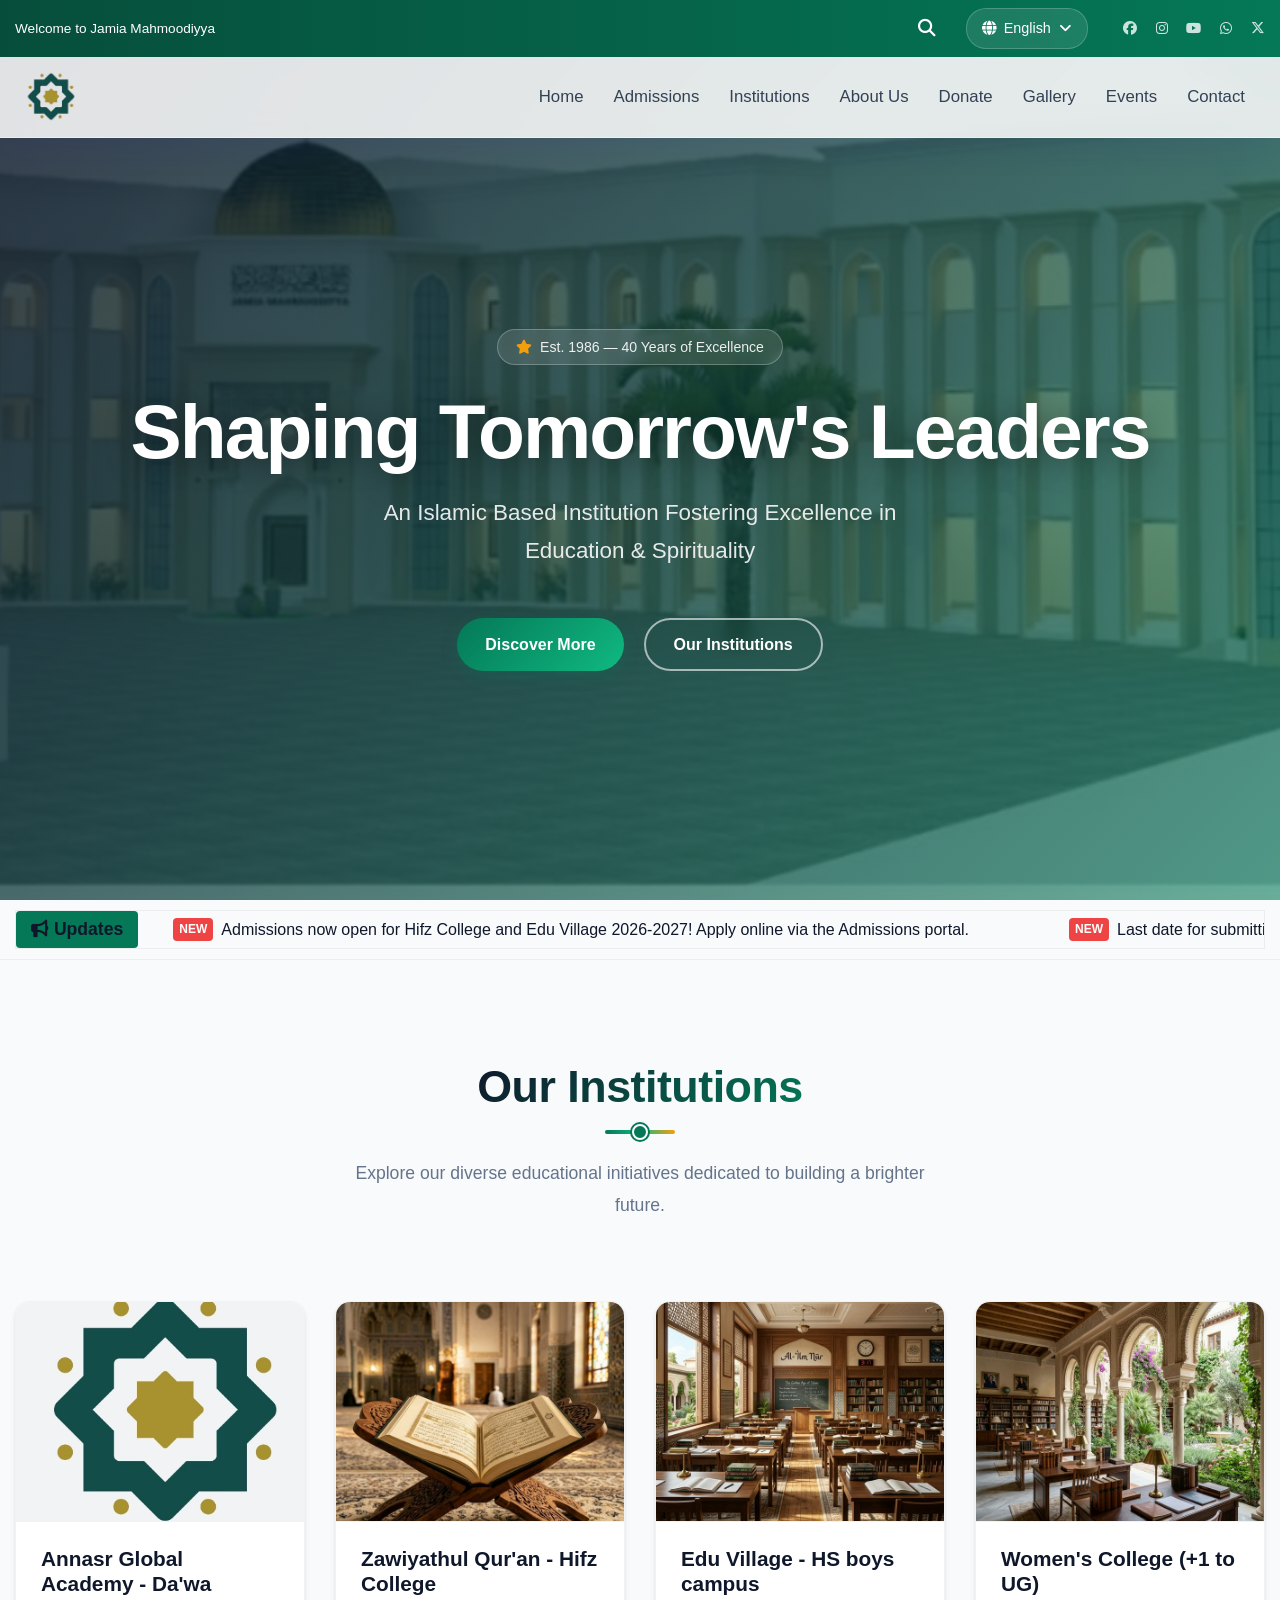
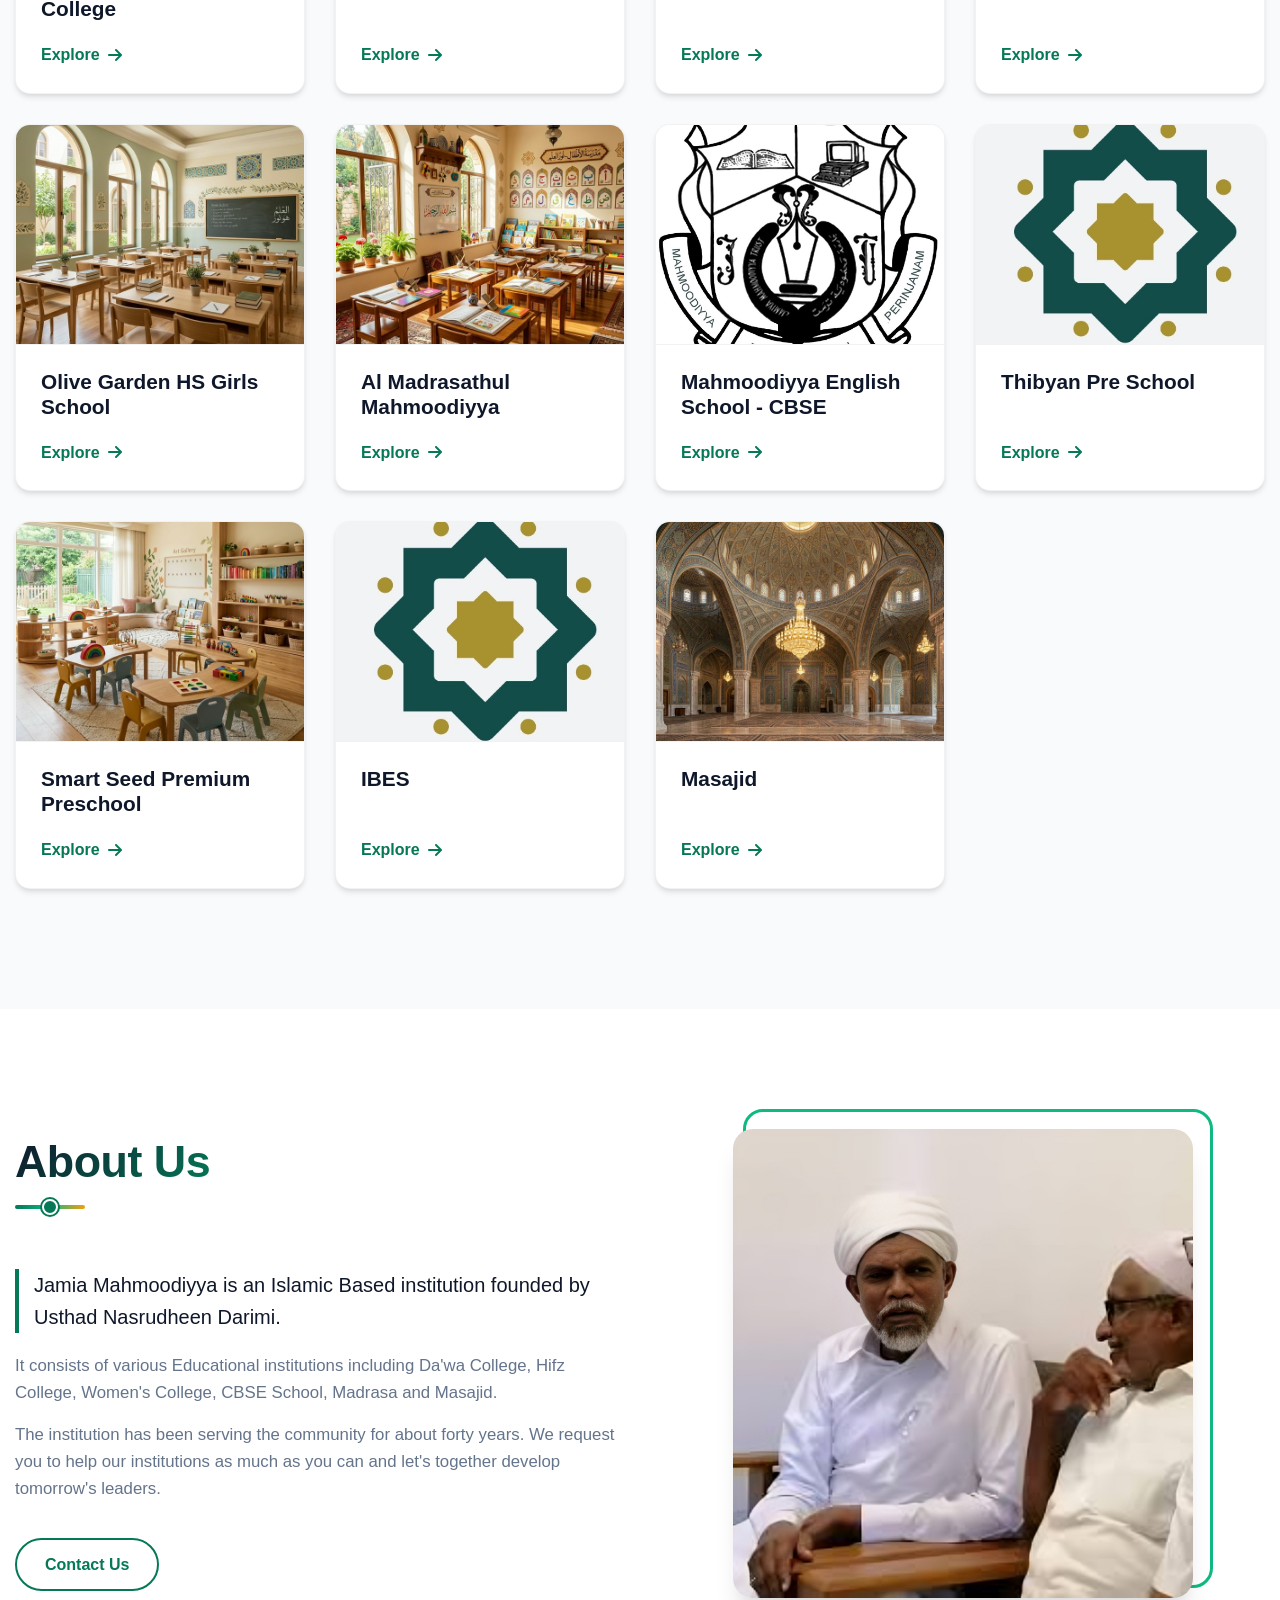
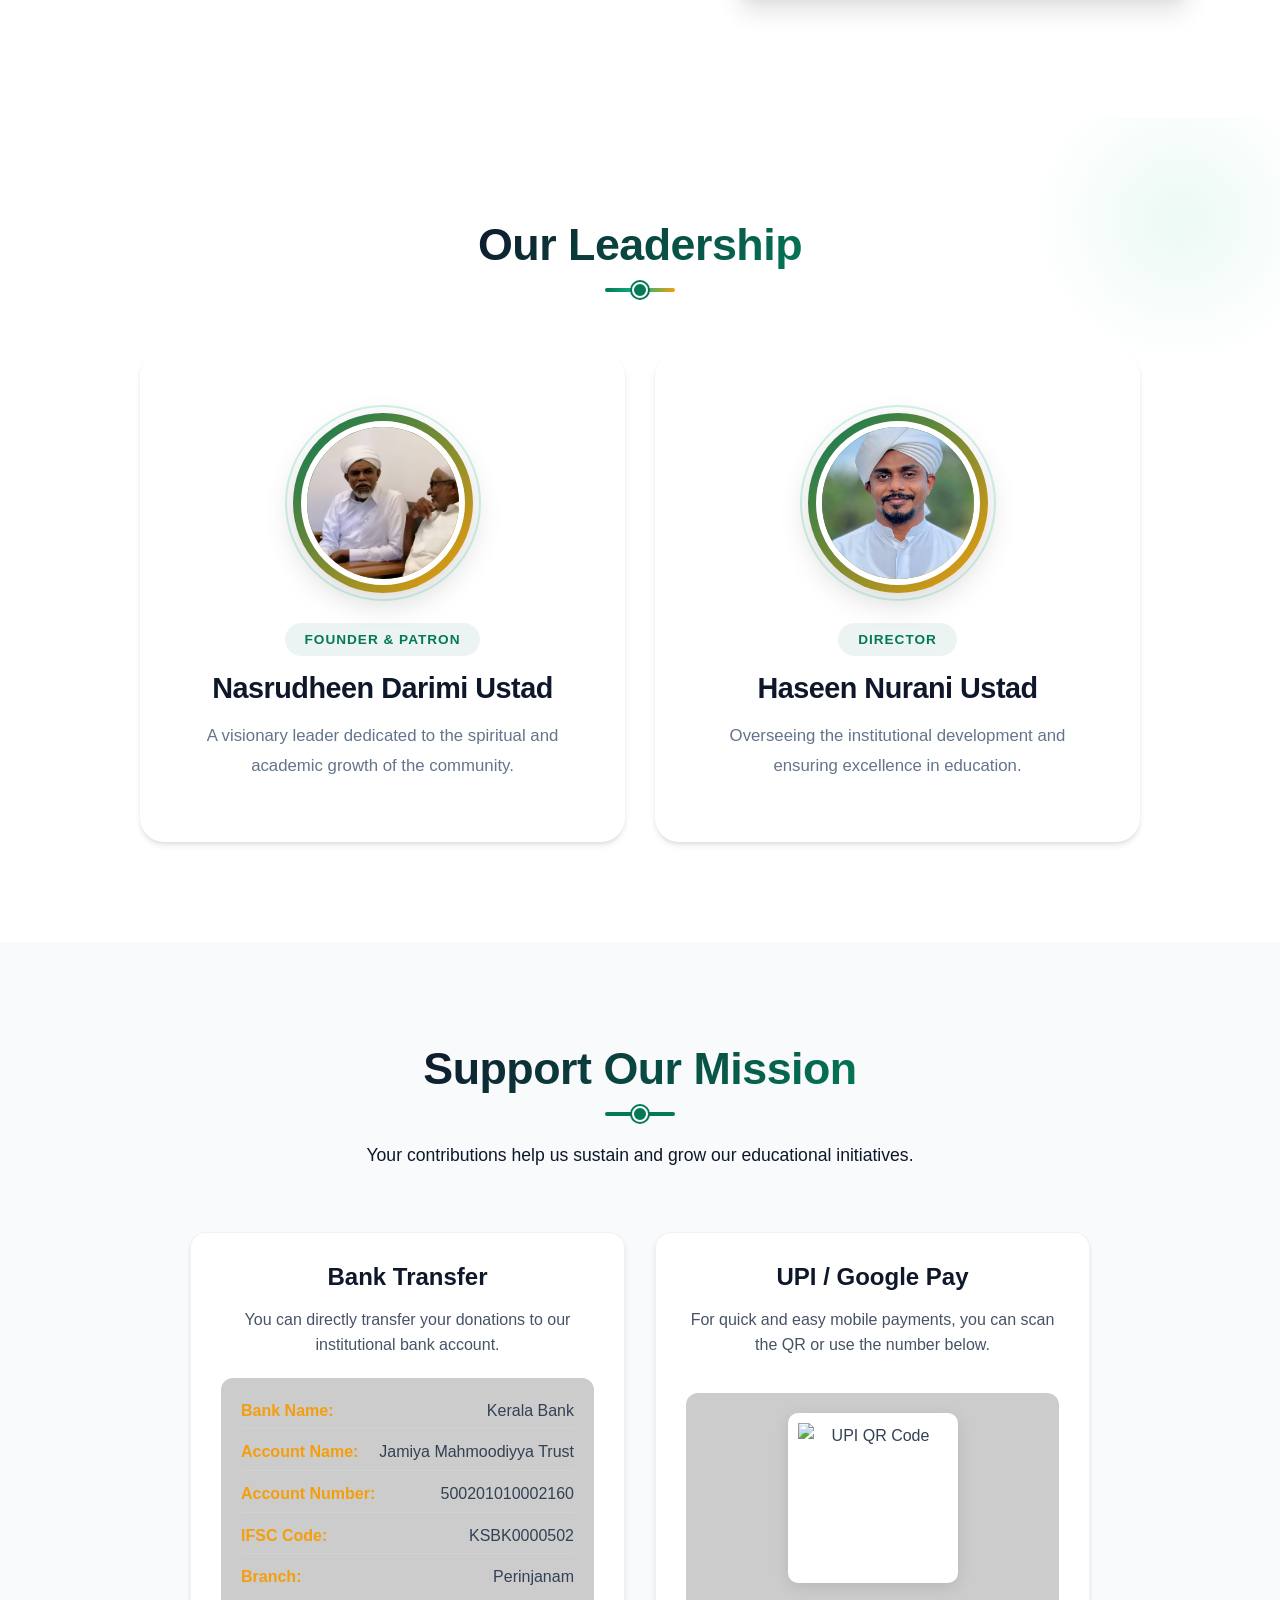
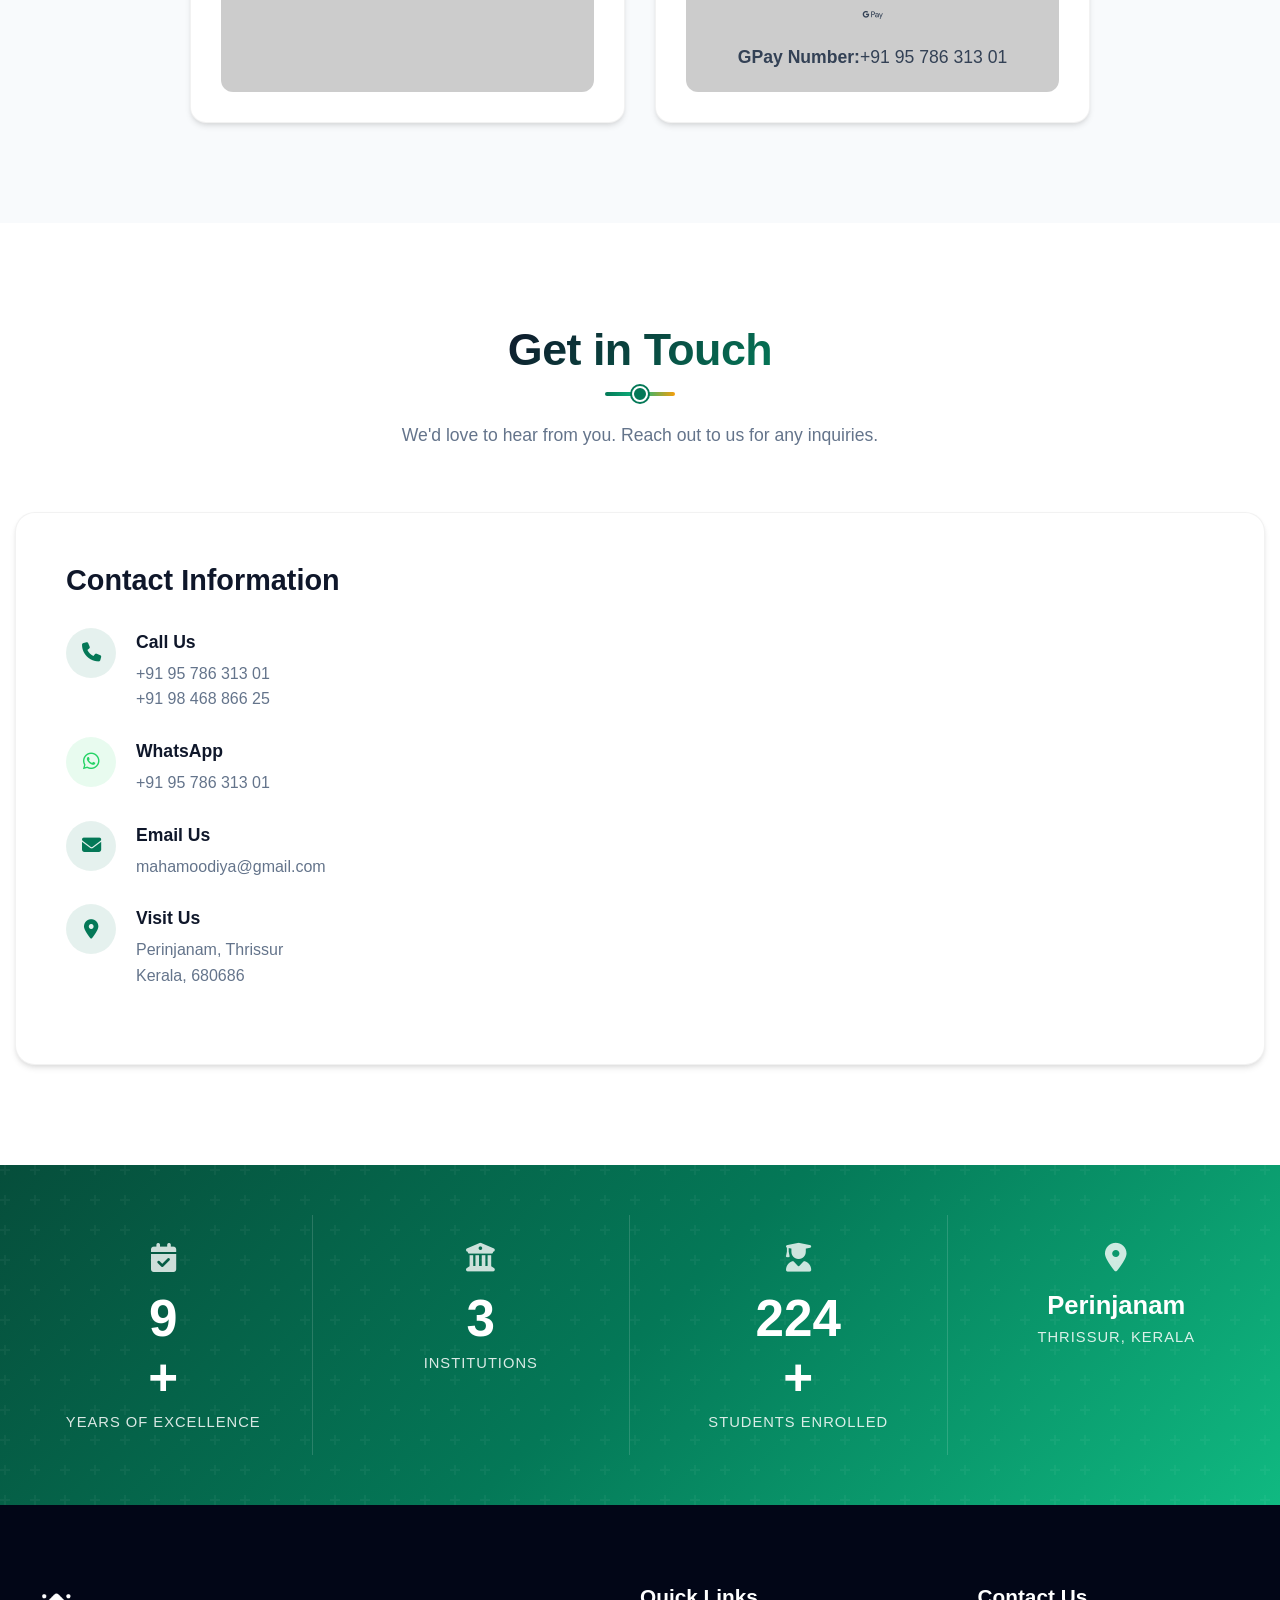
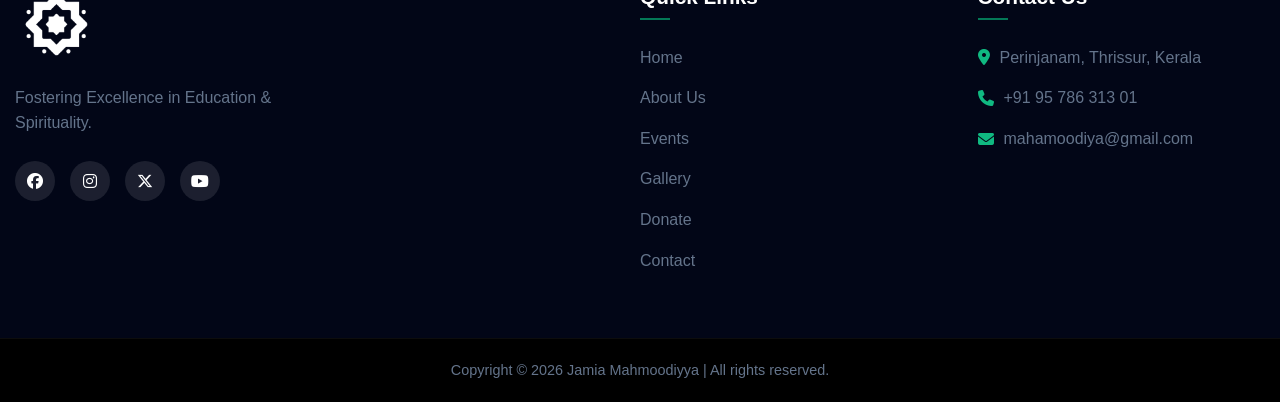
==== commit 4ac6e02d: "updated website" ====
--- a/index.html
+++ b/index.html
@@ -9,9 +9,7 @@
     <link rel="icon" type="image/x-icon" href="Images/annasr.jpg">
     <title>Jamia Mahmoodiyya - Official Website</title>
 
-    <!-- Pannellum 360 Viewer -->
-    <link rel="stylesheet" href="https://cdn.jsdelivr.net/npm/pannellum@2.5.6/build/pannellum.css" />
-    <script type="text/javascript" src="https://cdn.jsdelivr.net/npm/pannellum@2.5.6/build/pannellum.js"></script>
+
     <!-- SEO & Open Graph Meta Tags -->
     <meta name="description"
         content="Jamia Mahmoodiyya is an Islamic Based institution fostering excellence in Education & Spirituality, founded by Usthad Nasrudheen Darimi.">
@@ -63,9 +61,7 @@
                 </div>
 
                 <div class="lang-switcher-container" style="display: flex; align-items: center; gap: 15px;">
-                    <button id="theme-toggle" aria-label="Toggle Dark Mode"
-                        style="background:transparent; border:none; color:white; cursor:pointer; font-size: 1.1rem; transition: transform 0.2s;"><i
-                            class="fa-solid fa-moon"></i></button>
+
                     <div class="lang-btn" id="lang-btn">
                         <i class="fa-solid fa-globe"></i> <span id="current-lang">English</span> <i
                             class="fa-solid fa-angle-down"></i>
@@ -108,28 +104,14 @@
                         <li><a href="index.html#our-institutions" data-i18n="nav-institutions">Institutions</a></li>
                         <li><a href="index.html#About-us" data-i18n="nav-about">About Us</a></li>
                         <li><a href="#donate" data-i18n="nav-donate">Donate</a></li>
-                        <li class="media-hover"><a href="#" data-i18n="nav-media">Media <i
-                                    class="fa-solid fa-angle-down"></i></a>
-                            <div class="sub-menu-media glass-menu">
-                                <ul>
-                                    <li><a href="events.html">Events</a></li>
-                                    <li><a href="photogallery.html">Photo Gallery</a></li>
-                                    <li><a href="videogallery.html">Video Gallery</a></li>
-                                </ul>
-                            </div>
-                        </li>
+                        <li><a href="gallery.html" data-i18n="nav-gallery">Gallery</a></li>
+                        <li><a href="events.html" data-i18n="nav-events">Events</a></li>
                         <li><a href="#contact">Contact</a></li>
                     </ul>
                 </div>
 
                 <div class="mobile-menu-btn" role="button" tabindex="0" aria-label="Toggle Mobile Menu">
                     <i class="fa-solid fa-bars"></i>
-                </div>
-
-                <!-- Voice Navigation Trigger -->
-                <div id="voice-nav-btn" title="Voice Navigation" class="voice-trigger">
-                    <i class="fa-solid fa-microphone"></i>
-                    <span class="voice-tip">Try "Go to Admissions"</span>
                 </div>
             </div>
         </nav>
@@ -139,16 +121,15 @@
         <section class="hero-section" id="home">
             <div class="hero-overlay"></div>
             <!-- Decorative floating orbs -->
-            <div class="hero-orb hero-orb-1"></div>
-            <div class="hero-orb hero-orb-2"></div>
+
 
             <div class="hero-content container reveal">
                 <div class="hero-badge">
                     <i class="fa-solid fa-star" style="color:var(--accent-color);"></i>
                     Est. 1986 — 40 Years of Excellence
                 </div>
-                <h1 class="hero-title" data-i18n="hero-title">Shaping Tomorrow's
-                    <span class="hero-title-accent">Leaders</span>
+                <h1 class="hero-title" data-i18n="hero-title">Enculturing the
+                    <span class="hero-title-accent">Social</span>
                 </h1>
                 <p class="hero-subtitle" data-i18n="hero-subtitle">An Islamic Based Institution Fostering Excellence in
                     Education &amp; Spirituality</p>
@@ -355,187 +336,15 @@
             </div>
         </section>
 
-        <!-- Milestone Timeline (Our Journey) -->
-        <section id="our-journey" class="timeline-section section-padding bg-surface">
-            <div class="container reveal">
-                <div class="section-header">
-                    <h2 data-i18n="timeline-title">Our Journey</h2>
-                    <div class="divider"></div>
-                    <p class="section-desc" data-i18n="timeline-desc">Over four decades of excellence in education and
-                        spirituality.</p>
-                </div>
-
-                <div class="timeline">
-                    <div class="timeline-item">
-                        <div class="timeline-dot"></div>
-                        <div class="timeline-content glass-card">
-                            <span class="timeline-year">1986</span>
-                            <h3 data-i18n="milestone-1-title">Foundation</h3>
-                            <p data-i18n="milestone-1-desc">Jamia Mahmoodiyya was founded by Usthad Nasrudheen
-                                Darimi with a vision for holistic Islamic education.</p>
-                        </div>
-                    </div>
-
-                    <div class="timeline-item">
-                        <div class="timeline-dot"></div>
-                        <div class="timeline-content glass-card">
-                            <span class="timeline-year">1995</span>
-                            <h3 data-i18n="milestone-2-title">Expansion</h3>
-                            <p data-i18n="milestone-2-desc">Opening of the first dedicated hifz college campus to
-                                accommodate growing numbers of students.</p>
-                        </div>
-                    </div>
-
-                    <div class="timeline-item">
-                        <div class="timeline-dot"></div>
-                        <div class="timeline-content glass-card">
-                            <span class="timeline-year">2010</span>
-                            <h3 data-i18n="milestone-3-title">English School</h3>
-                            <p data-i18n="milestone-3-desc">Establishment of Mahmoodiyya English School (CBSE) to
-                                integrate secular and spiritual excellence.</p>
-                        </div>
-                    </div>
-
-                    <div class="timeline-item">
-                        <div class="timeline-dot"></div>
-                        <div class="timeline-content glass-card">
-                            <span class="timeline-year">2024</span>
-                            <h3 data-i18n="milestone-4-title">Modernization</h3>
-                            <p data-i18n="milestone-4-desc">Launch of Edu Village and Smart Seed Premium Preschool,
-                                redefining modern Islamic learning environments.</p>
-                        </div>
-                    </div>
-                </div>
-            </div>
-        </section>
-
-
-
-        <!-- Virtual Tour Section (360° View) -->
-        <section class="virtual-tour-section section-padding bg-surface" id="virtual-tour">
-            <div class="container">
-                <div class="section-header">
-                    <h2>360° Virtual Tour</h2>
-                    <div class="divider"></div>
-                    <p class="section-desc">Take a virtual walk through our campus and experience the environment of
-                        Jamia Mahmoodiyya.</p>
-                </div>
-
-                <div class="tour-wrapper glass-card">
-                    <div id="panorama" style="width: 100%; height: 750px; border-radius: 15px;"></div>
-                </div>
-
-                <script>
-                    document.addEventListener('DOMContentLoaded', function () {
-                        // Initialize Pannellum when the section is reached or immediately
-                        // For demonstration, we use the 'jm bg.jpg' as the 360 image
-                        // In a real scenario, this would be an equirectangular 360 image
-                        pannellum.viewer('panorama', {
-                            "type": "equirectangular",
-                            "panorama": "Images/mahmoodiyya new building.jpg",
-                            "autoLoad": true,
-                            "autoRotate": -2,
-                            "title": "Jamia Mahmoodiyya - Main Building",
-                            "author": "Jamia Media"
-                        });
-                    });
-                </script>
-            </div>
-        </section>
-
-        <!-- Digital Library Preview Section -->
-        <section id="library" class="section-padding">
-            <div class="container reveal">
-                <div class="section-header">
-                    <h2 data-i18n="library-title">Digital Library</h2>
-                    <div class="divider"></div>
-                    <p class="section-desc">Explore our curated collection of spiritual and academic publications.</p>
-                </div>
-
-                <div class="library-grid">
-                    <div class="book-card glass-card reveal" data-pdf="sample-book.pdf">
-                        <div class="book-container">
-                            <div class="book-3d">
-                                <img src="Images/book-cover-1.jpg" alt="Book 1" class="book-cover" onerror="this.src='https://placehold.co/400x600/047857/ffffff?text=Islamic+Philosophy'">
-                                <div class="book-side"></div>
-                            </div>
-                        </div>
-                        <div class="book-info">
-                            <h3>Islamic Philosophy</h3>
-                            <p>An introduction to classical thought.</p>
-                            <button class="btn btn-outline preview-btn">Preview Book</button>
-                        </div>
-                    </div>
-
-                    <div class="book-card glass-card reveal" data-pdf="sample-book.pdf">
-                        <div class="book-container">
-                            <div class="book-3d">
-                                <img src="Images/book-cover-2.jpg" alt="Book 2" class="book-cover" onerror="this.src='https://placehold.co/400x600/10b981/ffffff?text=Modern+Ethics'">
-                                <div class="book-side"></div>
-                            </div>
-                        </div>
-                        <div class="book-info">
-                            <h3>Modern Ethics</h3>
-                            <p>Spiritual guidance for the digital age.</p>
-                            <button class="btn btn-outline preview-btn">Preview Book</button>
-                        </div>
-                    </div>
-
-                    <div class="book-card glass-card reveal" data-pdf="sample-book.pdf">
-                        <div class="book-container">
-                            <div class="book-3d">
-                                <img src="Images/book-cover-3.jpg" alt="Book 3" class="book-cover" onerror="this.src='https://placehold.co/400x600/064e3b/ffffff?text=Quranic+Insights'">
-                                <div class="book-side"></div>
-                            </div>
-                        </div>
-                        <div class="book-info">
-                            <h3>Quranic Insights</h3>
-                            <p>Exploring the depths of the Holy Word.</p>
-                            <button class="btn btn-outline preview-btn">Preview Book</button>
-                        </div>
-                    </div>
-                </div>
-            </div>
-        </section>
-
-        <!-- Virtual Guestbook Map Section -->
-        <section id="guestbook" class="section-padding bg-surface">
-            <div class="container reveal">
-                <div class="section-header">
-                    <h2>Global Guestbook</h2>
-                    <div class="divider"></div>
-                    <p class="section-desc">Join our global community. Pin your location and leave a message of support.</p>
-                </div>
-
-                <div class="guestbook-container glass-card">
-                    <div id="guestbook-map" style="width: 100%; height: 500px; background: #e0e0e0; position: relative;">
-                        <!-- Map implementation will go here -->
-                        <div class="map-placeholder">
-                            <i class="fa-solid fa-earth-americas"></i>
-                            <p>Loading Interactive Map...</p>
-                        </div>
-                    </div>
-                    <div class="guestbook-controls">
-                        <button id="add-pin-btn" class="btn btn-primary"><i class="fa-solid fa-location-dot"></i> Add My Pin</button>
-                        <div id="pin-count">Join 1,240+ supporters worldwide</div>
-                    </div>
-                </div>
-            </div>
-        </section>
-
-        <!-- Dynamic Event Calendar -->
-        <section id="event-calendar" class="section-padding">
-            <div class="container reveal">
-                <div class="section-header">
-                    <h2 data-i18n="calendar-title">Event Calendar</h2>
-                    <div class="divider"></div>
-                    <p class="section-desc">Mark your dates for upcoming institutional events and programs.</p>
-                </div>
-                <div class="calendar-grid" id="calendar-track">
-                    <!-- Events will be loaded dynamically -->
-                </div>
-            </div>
-        </section>
+
+
+
+
+
+
+
+
+
 
         <section id="donate" class="donate section-padding">
             <div class="container reveal">
--- a/style.css
+++ b/style.css
@@ -1779,46 +1779,7 @@
 /* ==========================================================================
    Dark Mode & Premium Aesthetic Updates
    ========================================================================== */
-body.dark-theme {
-    --bg-main: #0f172a;
-    --bg-surface: #1e293b;
-    --text-main: #cbd5e1;
-    --text-heading: #f8fafc;
-    --text-muted: #94a3b8;
-    --glass-bg: rgba(30, 41, 59, 0.85);
-    --glass-border: rgba(255, 255, 255, 0.05);
-}
-
-body.dark-theme .notice-board-section {
-    background: #1e293b;
-    border-color: rgba(255, 255, 255, 0.05);
-}
-
-body.dark-theme .bg-light {
-    background-color: #0f172a;
-}
-
-body.dark-theme .about-text-content .btn-outline {
-    color: #10b981;
-    border-color: #10b981;
-}
-
-body.dark-theme .about-text-content .btn-outline:hover {
-    background: #10b981;
-    color: #0f172a;
-}
-
-body.dark-theme .contact-container {
-    background: #1e293b;
-}
-
-body.dark-theme .section-desc {
-    color: #cbd5e1;
-}
-
-body.dark-theme .contact-list li:hover .icon-box {
-    color: white;
-}
+
 
 .scroll-progress-container {
     position: fixed;
@@ -2046,116 +2007,7 @@
     border: none;
 }
 
-/* ==========================================================================
-   Milestone Timeline
-   ========================================================================== */
-.timeline-section {
-    background: var(--bg-surface);
-}
-
-.timeline {
-    position: relative;
-    max-width: 900px;
-    margin: 50px auto 0;
-}
-
-.timeline::before {
-    content: '';
-    position: absolute;
-    top: 0;
-    left: 50%;
-    width: 2px;
-    height: 100%;
-    background: linear-gradient(to bottom, transparent, var(--primary-light), var(--primary-color), transparent);
-    transform: translateX(-50%);
-}
-
-.timeline-item {
-    padding: 20px 0;
-    width: 50%;
-    position: relative;
-    opacity: 0;
-    transform: translateY(30px);
-    transition: all 0.8s ease-out;
-}
-
-.timeline-section .reveal.active .timeline-item {
-    opacity: 1;
-    transform: translateY(0);
-}
-
-/* Alternate items left/right */
-.timeline-item:nth-child(odd) {
-    left: 0;
-    padding-right: 40px;
-    text-align: right;
-}
-
-.timeline-item:nth-child(even) {
-    left: 50%;
-    padding-left: 40px;
-    text-align: left;
-}
-
-.timeline-dot {
-    position: absolute;
-    top: 30px;
-    left: 100%;
-    width: 16px;
-    height: 16px;
-    background: var(--primary-color);
-    border: 3px solid white;
-    border-radius: 50%;
-    transform: translateX(-50%);
-    z-index: 5;
-    box-shadow: var(--shadow-md);
-}
-
-.timeline-item:nth-child(even) .timeline-dot {
-    left: 0;
-}
-
-.timeline-content {
-    padding: 25px;
-    position: relative;
-}
-
-.timeline-year {
-    display: block;
-    font-size: 1.5rem;
-    font-weight: 800;
-    color: var(--primary-color);
-    margin-bottom: 5px;
-}
-
-.timeline-content h3 {
-    font-size: 1.2rem;
-    margin-bottom: 10px;
-    color: var(--text-heading);
-}
-
-.timeline-content p {
-    font-size: 0.95rem;
-    color: var(--text-muted);
-}
-
-@media (max-width: 768px) {
-    .timeline::before {
-        left: 30px;
-    }
-
-    .timeline-item {
-        width: 100%;
-        left: 0 !important;
-        padding-left: 70px !important;
-        padding-right: 0 !important;
-        text-align: left !important;
-    }
-
-    .timeline-dot {
-        left: 30px !important;
-    }
-}
+
 
 
 /* ==========================================================================
@@ -2240,43 +2092,7 @@
 /* ==========================================================================
    Enhanced Hero Section
    ========================================================================== */
-.hero-orb {
-    position: absolute;
-    border-radius: 50%;
-    filter: blur(80px);
-    animation: orbFloat 8s ease-in-out infinite;
-    pointer-events: none;
-}
-
-.hero-orb-1 {
-    width: 500px;
-    height: 500px;
-    background: radial-gradient(circle, rgba(16, 185, 129, 0.25) 0%, transparent 70%);
-    top: -100px;
-    right: -150px;
-    animation-delay: 0s;
-}
-
-.hero-orb-2 {
-    width: 350px;
-    height: 350px;
-    background: radial-gradient(circle, rgba(245, 158, 11, 0.15) 0%, transparent 70%);
-    bottom: -80px;
-    left: -100px;
-    animation-delay: -4s;
-}
-
-@keyframes orbFloat {
-
-    0%,
-    100% {
-        transform: translateY(0) scale(1);
-    }
-
-    50% {
-        transform: translateY(-30px) scale(1.05);
-    }
-}
+
 
 .hero-badge {
     display: inline-flex;
@@ -2527,76 +2343,7 @@
     }
 }
 
-/* Calendar Grid Styles */
-.calendar-grid {
-    display: grid;
-    grid-template-columns: repeat(auto-fit, minmax(300px, 1fr));
-    gap: 25px;
-    margin-top: 40px;
-}
-
-.calendar-card {
-    background: var(--bg-surface);
-    padding: 30px;
-    border-radius: 20px;
-    display: flex;
-    gap: 20px;
-    transition: all 0.3s ease;
-    border: 1px solid rgba(0, 0, 0, 0.05);
-}
-
-body.dark-theme .calendar-card {
-    border-color: rgba(255, 255, 255, 0.05);
-}
-
-.calendar-card:hover {
-    transform: translateY(-5px);
-    box-shadow: var(--shadow-lg);
-    border-color: var(--primary-color);
-}
-
-.cal-date {
-    background: var(--primary-color);
-    color: white;
-    padding: 10px;
-    border-radius: 12px;
-    height: fit-content;
-    text-align: center;
-    min-width: 60px;
-}
-
-.cal-day {
-    display: block;
-    font-size: 1.5rem;
-    font-weight: 800;
-}
-
-.cal-month {
-    display: block;
-    font-size: 0.8rem;
-    text-transform: uppercase;
-    font-weight: 600;
-}
-
-.cal-info h3 {
-    font-size: 1.2rem;
-    margin-bottom: 10px;
-    color: var(--text-heading);
-}
-
-.cal-meta {
-    font-size: 0.9rem;
-    color: var(--text-muted);
-    display: flex;
-    flex-direction: column;
-    gap: 5px;
-}
-
-.cal-meta span {
-    display: flex;
-    align-items: center;
-    gap: 8px;
-}
+
 
 .cal-type {
     display: inline-block;
@@ -2931,253 +2678,7 @@
     }
 }
 
-/* ==========================================================================
-   Voice Navigation Styles
-   ========================================================================== */
-.voice-trigger {
-    width: 40px;
-    height: 40px;
-    background: var(--primary-color);
-    color: white;
-    border-radius: 50%;
-    display: flex;
-    align-items: center;
-    justify-content: center;
-    cursor: pointer;
-    margin-left: 15px;
-    transition: all var(--transition-normal);
-    box-shadow: var(--shadow-md);
-    position: relative;
-}
-
-.voice-trigger:hover {
-    transform: scale(1.1);
-    background: var(--primary-light);
-}
-
-.voice-trigger.listening {
-    background: var(--danger) !important;
-    animation: pulse-ring 1.5s infinite;
-}
-
-.voice-overlay {
-    position: fixed;
-    top: 0;
-    left: 0;
-    width: 100%;
-    height: 100%;
-    background: rgba(4, 120, 87, 0.95);
-    z-index: 9999;
-    display: flex;
-    flex-direction: column;
-    align-items: center;
-    justify-content: center;
-    color: white;
-    opacity: 0;
-    visibility: hidden;
-    transition: all 0.4s ease;
-    backdrop-filter: blur(10px);
-}
-
-.voice-overlay.active {
-    opacity: 1;
-    visibility: visible;
-}
-
-.voice-status {
-    font-size: 2.5rem;
-    font-weight: 800;
-    margin-bottom: 20px;
-    text-shadow: 0 4px 10px rgba(0, 0, 0, 0.2);
-}
-
-.voice-transcript {
-    font-size: 1.4rem;
-    font-style: italic;
-    opacity: 0.9;
-    max-width: 600px;
-    text-align: center;
-}
-
-/* ==========================================================================
-   Digital Library (3D Books)
-   ========================================================================== */
-.library-grid {
-    display: grid;
-    grid-template-columns: repeat(auto-fit, minmax(300px, 1fr));
-    gap: 40px;
-    margin-top: 40px;
-}
-
-.book-card {
-    padding: 30px;
-    text-align: center;
-    perspective: 1000px;
-}
-
-.book-container {
-    height: 300px;
-    display: flex;
-    justify-content: center;
-    align-items: center;
-    margin-bottom: 30px;
-}
-
-.book-3d {
-    width: 180px;
-    height: 260px;
-    position: relative;
-    transform-style: preserve-3d;
-    transition: transform 0.6s cubic-bezier(0.4, 0, 0.2, 1);
-    box-shadow: 15px 15px 30px rgba(0, 0, 0, 0.3);
-}
-
-.book-card:hover .book-3d {
-    transform: rotateY(-30deg) rotateX(10deg);
-}
-
-.book-cover {
-    width: 100%;
-    height: 100%;
-    object-fit: cover;
-    border-radius: 2px 5px 5px 2px;
-    position: relative;
-    z-index: 2;
-}
-
-.book-side {
-    position: absolute;
-    top: 0;
-    left: 0;
-    width: 40px;
-    height: 100%;
-    background: #e0e0e0;
-    transform: rotateY(-90deg) translateX(-20px);
-    transform-origin: left;
-    background-image: linear-gradient(90deg, #d4d4d4 0%, #ffffff 100%);
-    z-index: 1;
-}
-
-.book-info h3 {
-    margin-bottom: 10px;
-    color: var(--text-heading);
-}
-
-.book-info p {
-    color: var(--text-muted);
-    font-size: 0.95rem;
-    margin-bottom: 20px;
-}
-
-/* ==========================================================================
-   Global Guestbook Map
-   ========================================================================== */
-.guestbook-container {
-    padding: 20px;
-    margin-top: 40px;
-}
-
-#guestbook-map {
-    background-image: url('Images/world-map.png') !important;
-    background-size: cover;
-    background-position: center;
-    background-repeat: no-repeat;
-    position: relative;
-    border-radius: 12px;
-}
-
-.map-placeholder {
-    position: absolute;
-    top: 0;
-    left: 0;
-    width: 100%;
-    height: 100%;
-    display: flex;
-    flex-direction: column;
-    align-items: center;
-    justify-content: center;
-    color: var(--text-muted);
-    background: rgba(255, 255, 255, 0.4);
-    backdrop-filter: blur(2px);
-    pointer-events: none;
-}
-
-.map-placeholder i {
-    font-size: 5rem;
-    margin-bottom: 20px;
-    color: var(--primary-light);
-    opacity: 0.3;
-}
-
-.guestbook-controls {
-    display: flex;
-    justify-content: space-between;
-    align-items: center;
-    padding: 25px;
-    border-top: 1px solid var(--glass-border);
-    background: var(--bg-surface);
-}
-
-#pin-count {
-    font-weight: 700;
-    color: var(--primary-color);
-}
-
-.guestbook-pin {
-    position: absolute;
-    width: 14px;
-    height: 14px;
-    background: var(--accent-color);
-    border-radius: 50%;
-    border: 2px solid white;
-    box-shadow: 0 0 15px rgba(0, 0, 0, 0.4);
-    cursor: pointer;
-    transform: translate(-50%, -50%);
-    animation: pinPulse 2s infinite;
-    z-index: 5;
-}
-
-@keyframes pinPulse {
-    0% {
-        transform: translate(-50%, -50%) scale(1);
-        box-shadow: 0 0 0 0 rgba(245, 158, 11, 0.7);
-    }
-
-    70% {
-        transform: translate(-50%, -50%) scale(1.2);
-        box-shadow: 0 0 0 15px rgba(245, 158, 11, 0);
-    }
-
-    100% {
-        transform: translate(-50%, -50%) scale(1);
-        box-shadow: 0 0 0 0 rgba(245, 158, 11, 0);
-    }
-}
-
-.pin-tooltip {
-    position: absolute;
-    background: white;
-    padding: 12px 18px;
-    border-radius: 10px;
-    box-shadow: var(--shadow-xl);
-    font-size: 0.9rem;
-    width: 180px;
-    bottom: 30px;
-    left: 50%;
-    transform: translateX(-50%);
-    z-index: 20;
-    opacity: 0;
-    visibility: hidden;
-    transition: all 0.3s cubic-bezier(0.4, 0, 0.2, 1);
-    color: var(--text-main);
-    border: 1px solid var(--primary-light);
-}
-
-.guestbook-pin:hover .pin-tooltip {
-    opacity: 1;
-    visibility: visible;
-    transform: translateX(-50%) translateY(-5px);
-}
+
 
 
 .voice-tip {
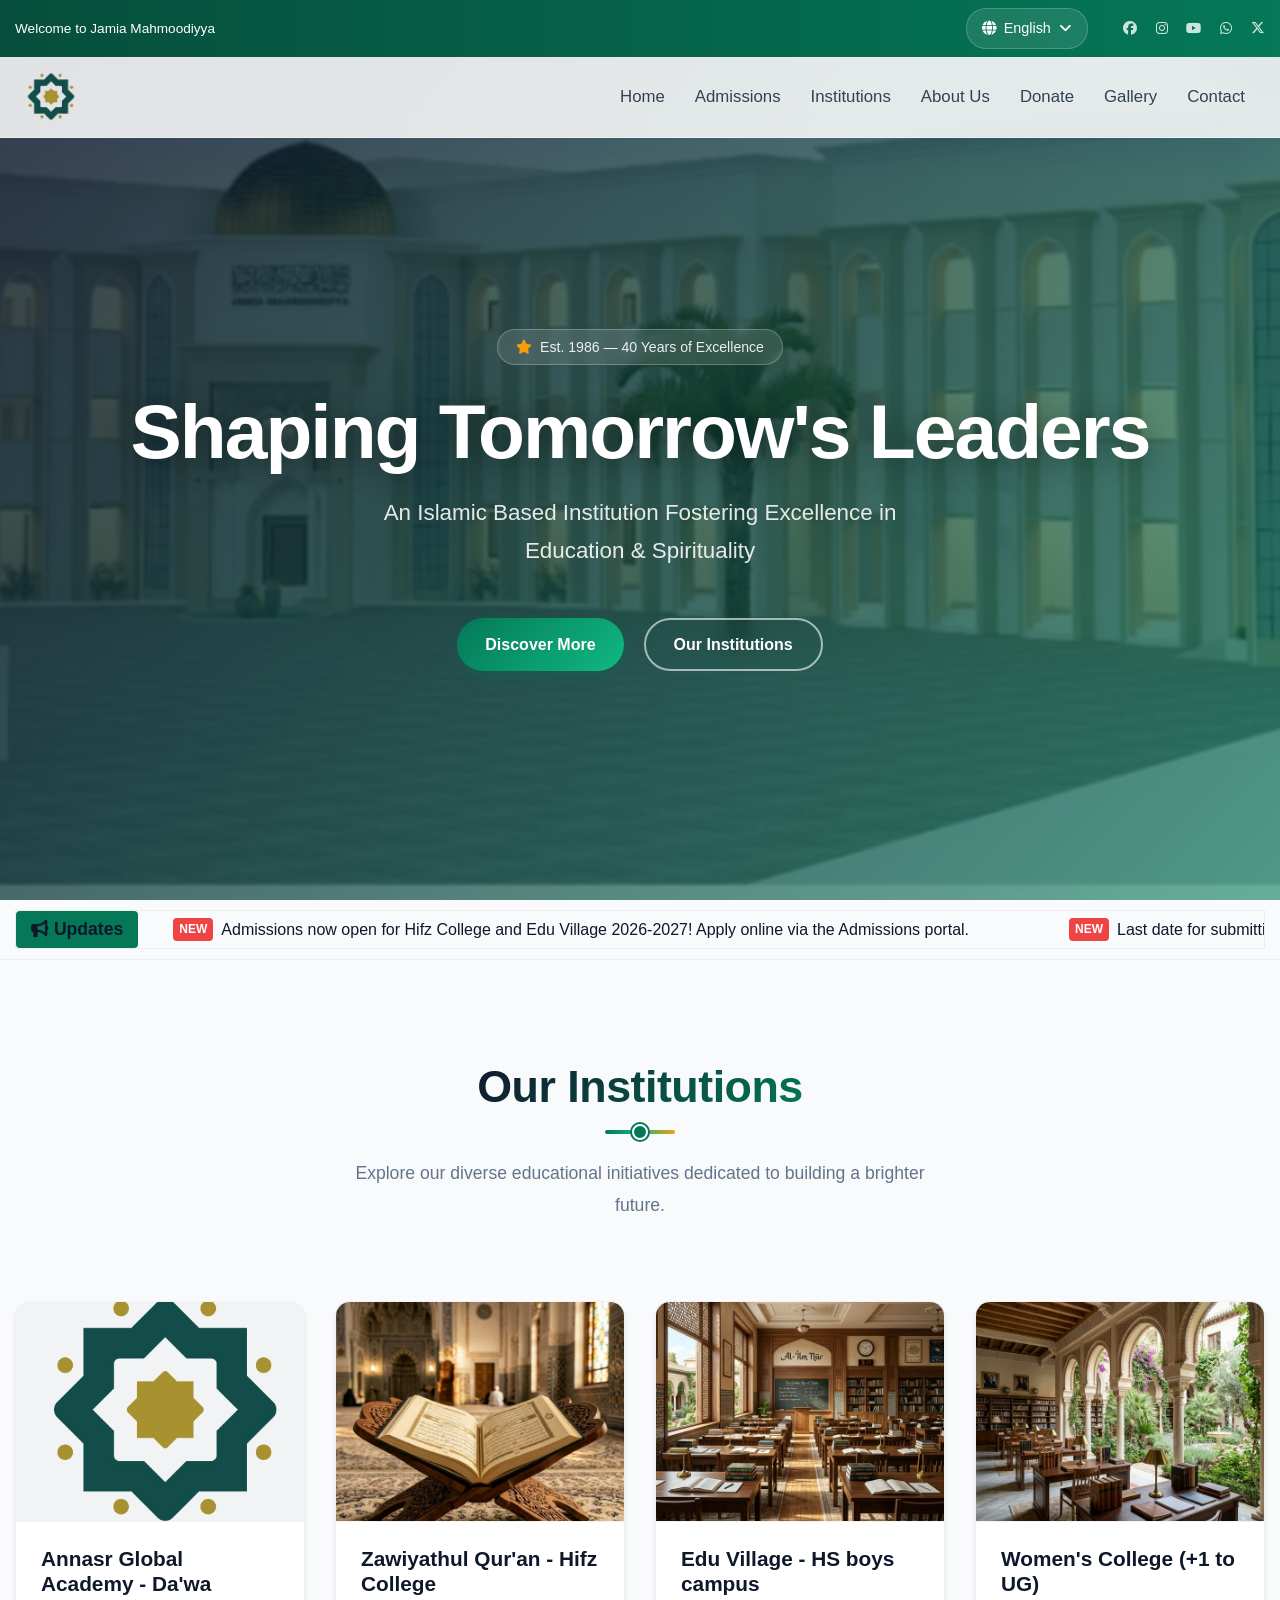
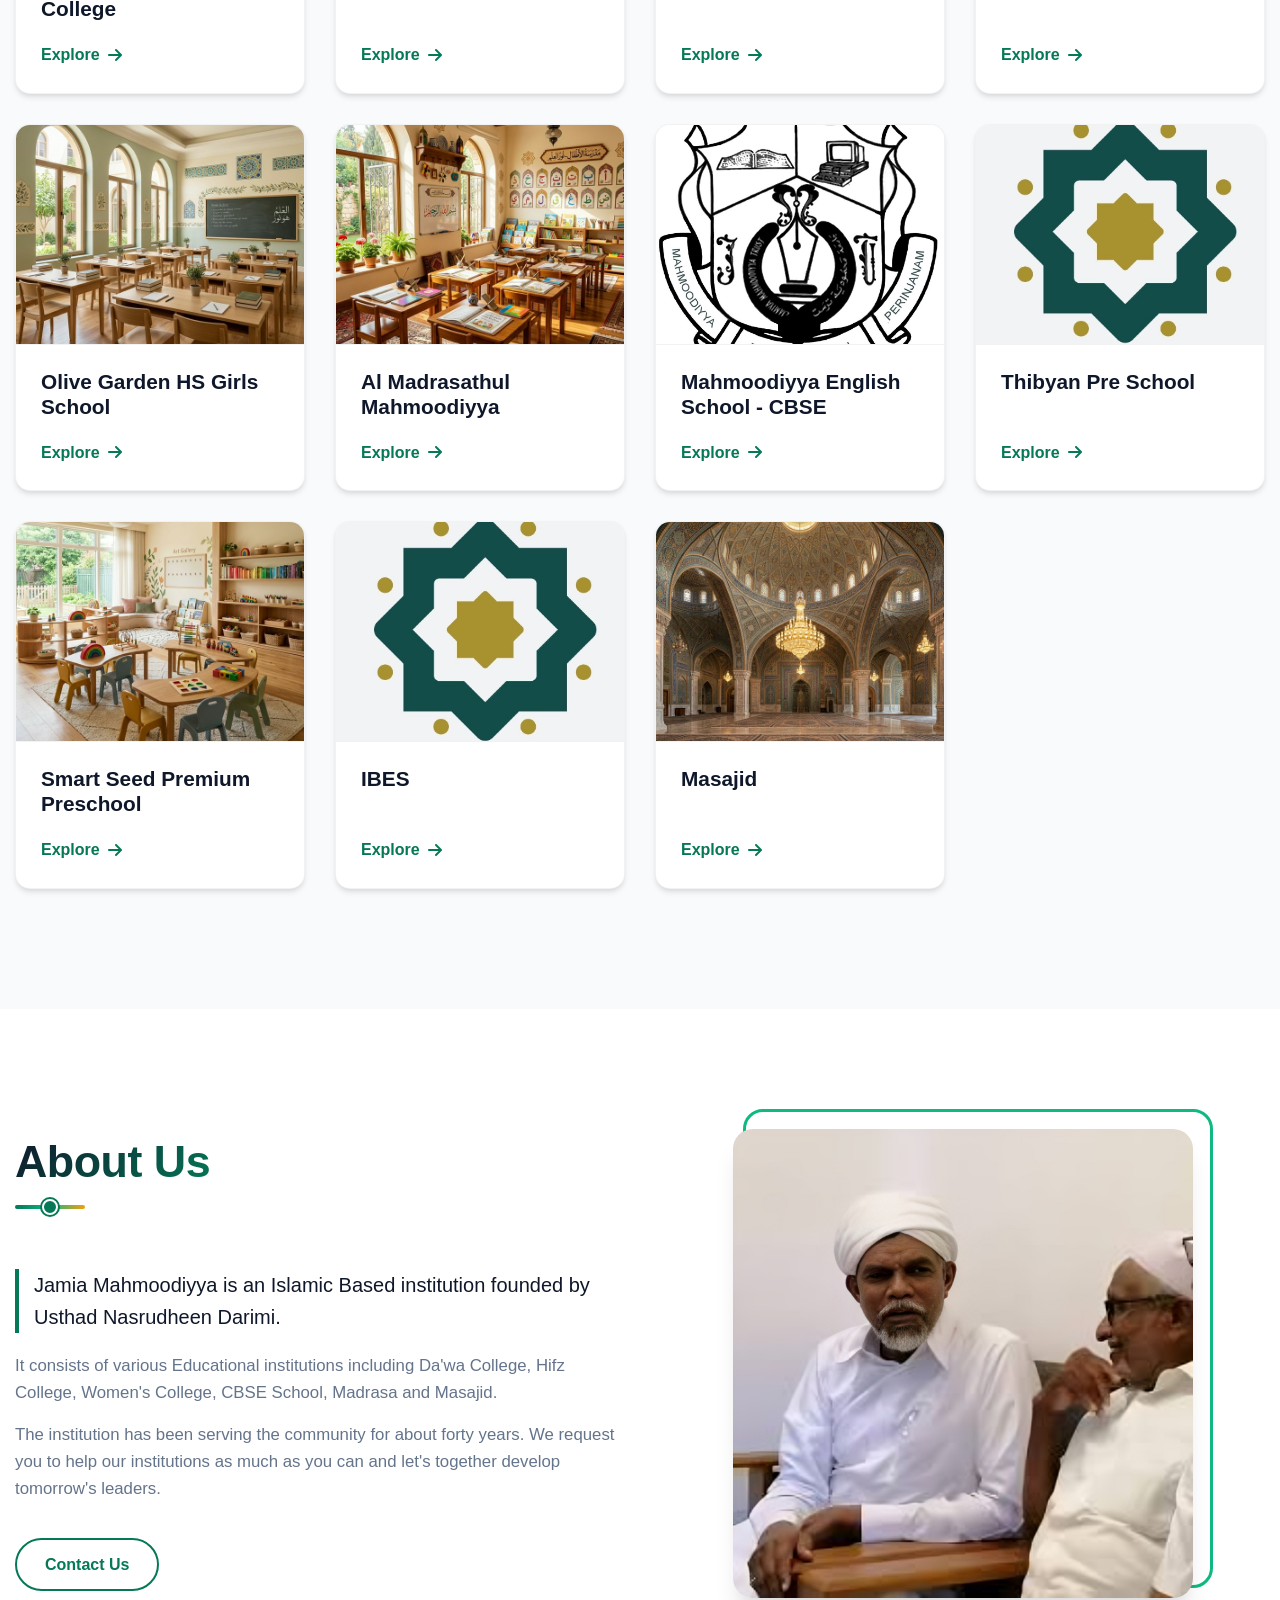
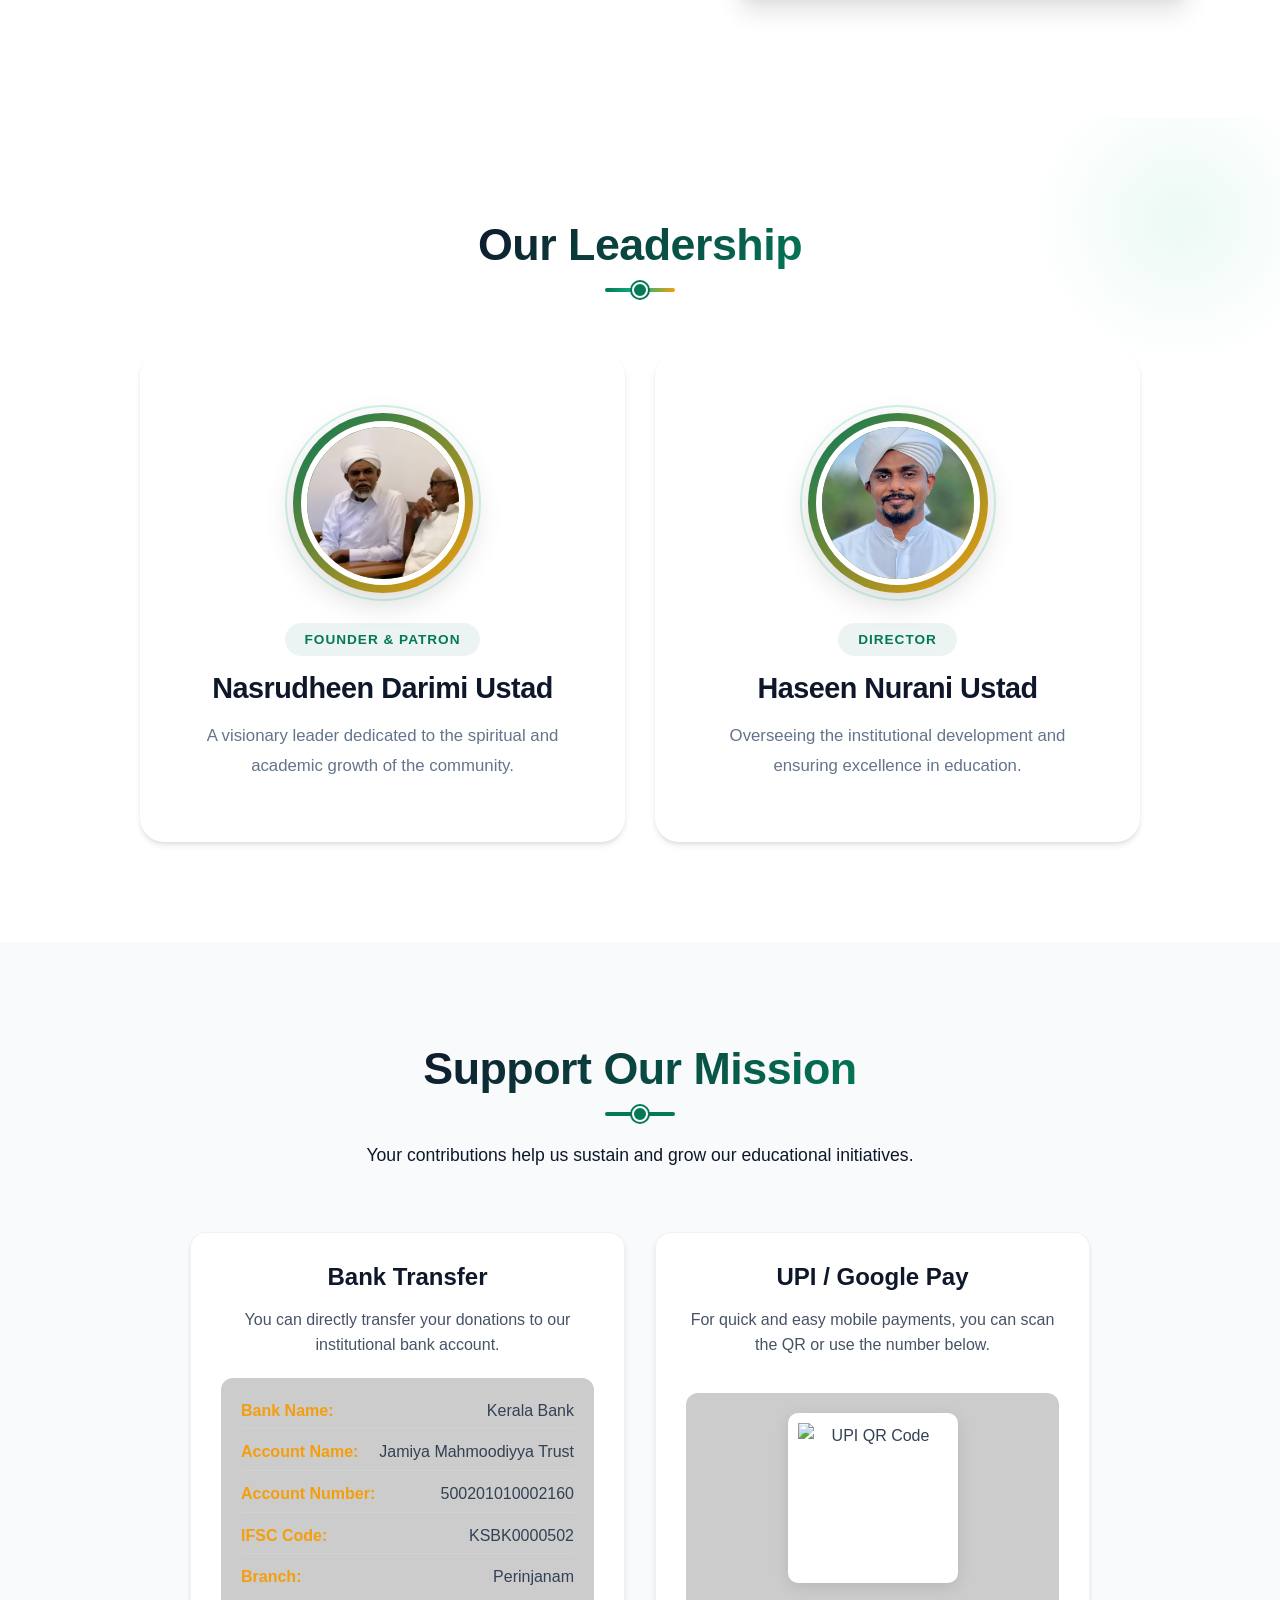
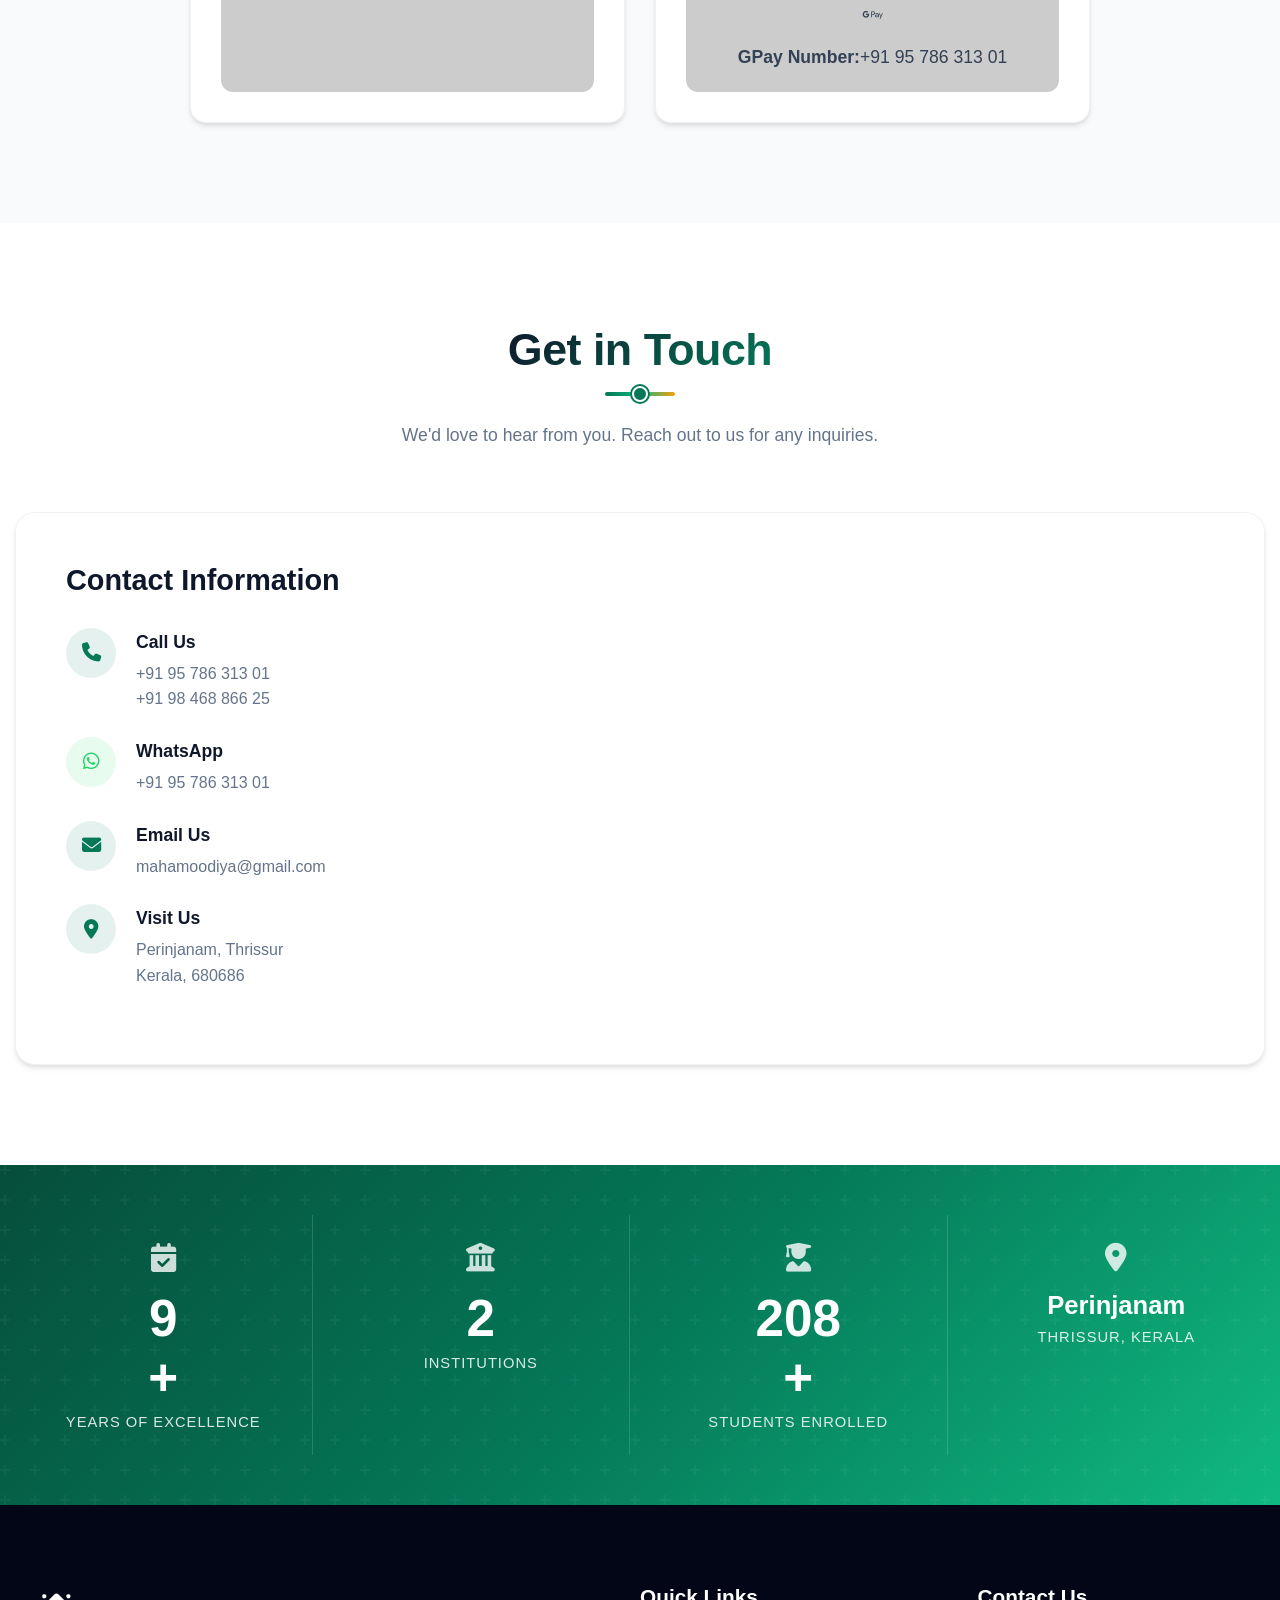
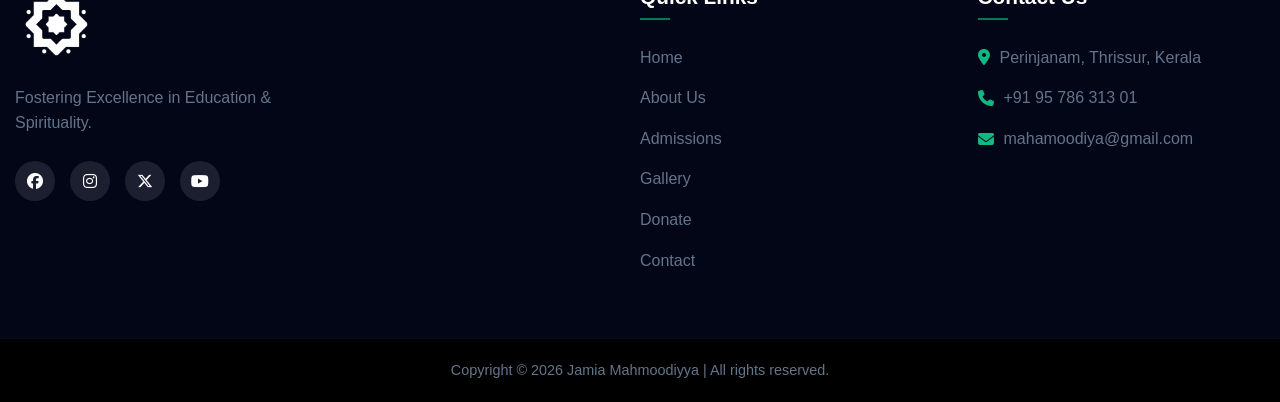
==== commit 4cad12cd: "updated website" ====
--- a/index.html
+++ b/index.html
@@ -61,7 +61,6 @@
                 </div>
 
                 <div class="lang-switcher-container" style="display: flex; align-items: center; gap: 15px;">
-
                     <div class="lang-btn" id="lang-btn">
                         <i class="fa-solid fa-globe"></i> <span id="current-lang">English</span> <i
                             class="fa-solid fa-angle-down"></i>
@@ -93,7 +92,7 @@
             <div class="nav-content">
                 <div class="nav-img">
                     <a href="index.html">
-                        <img src="Images\annasr-bg.png" alt="Jamia Mahmoodiyya Logo">
+                        <img src="Images/annasr-bg.png" alt="Jamia Mahmoodiyya Logo">
                     </a>
                 </div>
 
@@ -105,7 +104,7 @@
                         <li><a href="index.html#About-us" data-i18n="nav-about">About Us</a></li>
                         <li><a href="#donate" data-i18n="nav-donate">Donate</a></li>
                         <li><a href="gallery.html" data-i18n="nav-gallery">Gallery</a></li>
-                        <li><a href="events.html" data-i18n="nav-events">Events</a></li>
+
                         <li><a href="#contact">Contact</a></li>
                     </ul>
                 </div>
@@ -193,7 +192,7 @@
                 <div class="institution-gallery">
                     <a href="institutions.html?id=annasr" class="inst-item glass-card">
                         <div class="inst-img-wrapper">
-                            <img src="Images\annasr.jpg" alt="Annasr Global Academy - Da'wa college" loading="lazy">
+                            <img src="Images/annasr.jpg" alt="Annasr Global Academy - Da'wa college" loading="lazy">
                         </div>
                         <div class="inst-info">
                             <h3 class="inst-name">Annasr Global Academy - Da'wa College</h3>
@@ -202,7 +201,7 @@
                     </a>
                     <a href="institutions.html?id=zawiya" class="inst-item glass-card">
                         <div class="inst-img-wrapper">
-                            <img src="Images\zawiyathul_quran.png" alt="Zawiyathul Qur'an" loading="lazy">
+                            <img src="Images/zawiyathul_quran.png" alt="Zawiyathul Qur'an" loading="lazy">
                         </div>
                         <div class="inst-info">
                             <h3 class="inst-name">Zawiyathul Qur'an - Hifz College</h3>
@@ -211,7 +210,7 @@
                     </a>
                     <a href="institutions.html?id=eduvillage" class="inst-item glass-card">
                         <div class="inst-img-wrapper">
-                            <img src="Images\edu_village.png" alt="Edu Village" loading="lazy">
+                            <img src="Images/edu_village.png" alt="Edu Village" loading="lazy">
                         </div>
                         <div class="inst-info">
                             <h3 class="inst-name">Edu Village - HS boys campus</h3>
@@ -220,7 +219,7 @@
                     </a>
                     <a href="institutions.html?id=womens" class="inst-item glass-card">
                         <div class="inst-img-wrapper">
-                            <img src="Images\womens_college.png" alt="Women's College" loading="lazy">
+                            <img src="Images/womens_college.png" alt="Women's College" loading="lazy">
                         </div>
                         <div class="inst-info">
                             <h3 class="inst-name">Women's College (+1 to UG)</h3>
@@ -229,7 +228,7 @@
                     </a>
                     <a href="institutions.html?id=olive_garden" class="inst-item glass-card">
                         <div class="inst-img-wrapper">
-                            <img src="Images\olive_garden.png" alt="Olive Garden" loading="lazy">
+                            <img src="Images/olive_garden.png" alt="Olive Garden" loading="lazy">
                         </div>
                         <div class="inst-info">
                             <h3 class="inst-name">Olive Garden HS Girls School</h3>
@@ -238,7 +237,7 @@
                     </a>
                     <a href="institutions.html?id=madrasa" class="inst-item glass-card">
                         <div class="inst-img-wrapper">
-                            <img src="Images\madrasa.png" alt="Al Madrasathul Mahmoodiyya" loading="lazy">
+                            <img src="Images/madrasa.png" alt="Al Madrasathul Mahmoodiyya" loading="lazy">
                         </div>
                         <div class="inst-info">
                             <h3 class="inst-name">Al Madrasathul Mahmoodiyya</h3>
@@ -247,7 +246,7 @@
                     </a>
                     <a href="institutions.html?id=cbse" class="inst-item glass-card">
                         <div class="inst-img-wrapper">
-                            <img src="Images\logo eng schl.jpg" alt="Mahmoodiyya English School" loading="lazy">
+                            <img src="Images/logo eng schl.jpg" alt="Mahmoodiyya English School" loading="lazy">
                         </div>
                         <div class="inst-info">
                             <h3 class="inst-name">Mahmoodiyya English School - CBSE</h3>
@@ -256,7 +255,7 @@
                     </a>
                     <a href="institutions.html?id=thibyan" class="inst-item glass-card">
                         <div class="inst-img-wrapper">
-                            <img src="Images\annasr.jpg" alt="Thibyan Pre School" loading="lazy">
+                            <img src="Images/annasr.jpg" alt="Thibyan Pre School" loading="lazy">
                         </div>
                         <div class="inst-info">
                             <h3 class="inst-name">Thibyan Pre School</h3>
@@ -265,7 +264,7 @@
                     </a>
                     <a href="institutions.html?id=smart_seed" class="inst-item glass-card">
                         <div class="inst-img-wrapper">
-                            <img src="Images\smart_seed.png" alt="Smart Seed Premium Pre-school" loading="lazy">
+                            <img src="Images/smart_seed.png" alt="Smart Seed Premium Pre-school" loading="lazy">
                         </div>
                         <div class="inst-info">
                             <h3 class="inst-name">Smart Seed Premium Preschool</h3>
@@ -274,7 +273,7 @@
                     </a>
                     <a href="institutions.html?id=ibes" class="inst-item glass-card">
                         <div class="inst-img-wrapper">
-                            <img src="Images\annasr.jpg" alt="IBES" loading="lazy">
+                            <img src="Images/annasr.jpg" alt="IBES" loading="lazy">
                         </div>
                         <div class="inst-info">
                             <h3 class="inst-name">IBES</h3>
@@ -283,7 +282,7 @@
                     </a>
                     <a href="institutions.html?id=masajid" class="inst-item glass-card">
                         <div class="inst-img-wrapper">
-                            <img src="Images\masajid.png" alt="Masajid" loading="lazy">
+                            <img src="Images/masajid.png" alt="Masajid" loading="lazy">
                         </div>
                         <div class="inst-info">
                             <h3 class="inst-name">Masajid</h3>
@@ -492,10 +491,10 @@
                     <h3>Quick Links</h3>
                     <ul>
                         <li><a href="index.html" data-i18n="nav-home">Home</a></li>
-                        <li><a href="#About-us">About Us</a></li>
-                        <li><a href="events.html">Events</a></li>
-                        <li><a href="photogallery.html">Gallery</a></li>
-                        <li><a href="#donate">Donate</a></li>
+                        <li><a href="index.html#About-us">About Us</a></li>
+                        <li><a href="admissions.html">Admissions</a></li>
+                        <li><a href="gallery.html">Gallery</a></li>
+                        <li><a href="index.html#donate">Donate</a></li>
                         <li><a href="#contact">Contact</a></li>
                     </ul>
                 </div>
--- a/style.css
+++ b/style.css
@@ -1,2706 +1,2683 @@
-/* ==========================================================================
-   CSS Variables & Theming
-   ========================================================================== */
-:root {
-    /* Color Palette - Premium Emerald Theme */
-    --primary-color: #047857;
-    /* Deep Emerald */
-    --primary-light: #10b981;
-    --primary-dark: #064e3b;
-    --accent-color: #f59e0b;
-    /* Amber */
-
-    /* Backgrounds */
-    --bg-main: #f8fafc;
-    --bg-surface: #ffffff;
-    --bg-dark: #0f172a;
-    /* Slate 900 */
-    --bg-footer: #020617;
-    /* Slate 950 */
-
-    /* Text Colors */
-    --text-main: #334155;
-    /* Slate 700 */
-    --text-heading: #0f172a;
-    /* Slate 900 */
-    --text-muted: #64748b;
-    /* Slate 500 */
-    --text-light: #f8fafc;
-
-    /* Glassmorphism */
-    --glass-bg: rgba(255, 255, 255, 0.85);
-    --glass-border: rgba(255, 255, 255, 0.4);
-    --glass-shadow: 0 8px 32px 0 rgba(31, 38, 135, 0.1);
-
-    /* Typography */
-    --font-main: "Poppins", sans-serif;
-
-    /* Transitions & Shadows */
-    --transition-fast: 0.2s ease;
-    --transition-normal: 0.3s ease-in-out;
-    --transition-slow: 0.5s cubic-bezier(0.4, 0, 0.2, 1);
-
-    --shadow-sm: 0 1px 2px 0 rgba(0, 0, 0, 0.05);
-    --shadow-md: 0 4px 6px -1px rgba(0, 0, 0, 0.1), 0 2px 4px -1px rgba(0, 0, 0, 0.06);
-    --shadow-lg: 0 10px 15px -3px rgba(0, 0, 0, 0.1), 0 4px 6px -2px rgba(0, 0, 0, 0.05);
-    --shadow-xl: 0 20px 25px -5px rgba(0, 0, 0, 0.1), 0 10px 10px -5px rgba(0, 0, 0, 0.04);
-    --shadow-hover: 0 25px 50px -12px rgba(0, 0, 0, 0.25);
-
-    /* Status Colors */
-    --success: #10b981;
-    --warning: #f59e0b;
-    --danger: #ef4444;
-    --whatsapp: #25D366;
-}
-
-/* ==========================================================================
-   CSS Reset & Base Styles
-   ========================================================================== */
-* {
-    margin: 0;
-    padding: 0;
-    box-sizing: border-box;
-}
-
-html,
-body {
-    overflow-x: hidden;
-    width: 100%;
-    margin: 0;
-    padding: 0;
-}
-
-body {
-    font-family: var(--font-main);
-    color: var(--text-main);
-    background-color: var(--bg-main);
-    line-height: 1.6;
-    overflow-x: hidden;
-}
-
-h1,
-h2,
-h3,
-h4,
-h5,
-h6 {
-    color: var(--text-heading);
-    font-weight: 700;
-    line-height: 1.2;
-}
-
-a {
-    text-decoration: none;
-    color: inherit;
-    transition: color var(--transition-fast);
-}
-
-ul {
-    list-style: none;
-}
-
-img {
-    max-width: 100%;
-    height: auto;
-    display: block;
-}
-
-/* ==========================================================================
-   Layout Helpers
-   ========================================================================== */
-.container {
-    width: 100%;
-    max-width: 1280px;
-    margin: 0 auto;
-    padding: 0 15px;
-    box-sizing: border-box;
-}
-
-/* Sub-Page Hero Section */
-.sub-page-hero {
-    padding-top: 180px;
-    padding-bottom: 80px;
-    background: linear-gradient(135deg, rgba(4, 120, 87, 0.95) 0%, rgba(15, 23, 42, 0.92) 60%, rgba(4, 120, 87, 0.8) 100%),
-        url('Images/mahmoodiyya new building.jpg');
-    background-size: cover;
-    background-position: center;
-    background-attachment: fixed;
-    text-align: center;
-    color: white;
-    position: relative;
-    overflow: hidden;
-}
-
-.sub-page-hero::before {
-    content: '';
-    position: absolute;
-    width: 400px;
-    height: 400px;
-    background: radial-gradient(circle, rgba(16, 185, 129, 0.15) 0%, transparent 70%);
-    top: -100px;
-    right: -100px;
-    border-radius: 50%;
-}
-
-body.dark-theme .sub-page-hero {
-    background: linear-gradient(135deg, rgba(2, 6, 23, 0.97) 0%, rgba(4, 78, 59, 0.9) 100%),
-        url('Images/mahmoodiyya new building.jpg');
-    background-size: cover;
-    background-position: center;
-}
-
-.sub-page-hero h1 {
-    font-size: clamp(2.8rem, 6vw, 4.5rem);
-    font-weight: 800;
-    margin-bottom: 12px;
-    text-shadow: 0 4px 30px rgba(0, 0, 0, 0.4);
-    letter-spacing: -1px;
-}
-
-.breadcrumb {
-    display: flex;
-    justify-content: center;
-    gap: 10px;
-    font-size: 0.95rem;
-    color: rgba(255, 255, 255, 0.8);
-}
-
-.breadcrumb a {
-    color: var(--primary-light);
-    transition: color 0.3s;
-}
-
-.breadcrumb a:hover {
-    color: white;
-}
-
-.section-padding {
-    padding: 100px 0;
-    overflow: hidden;
-}
-
-.grid-2-col {
-    display: grid;
-    grid-template-columns: 1fr 1fr;
-    gap: 40px;
-    align-items: center;
-}
-
-@media (max-width: 992px) {
-    .grid-2-col {
-        grid-template-columns: 1fr;
-    }
-}
-
-
-/* ==========================================================================
-   Animations & Transitions
-   ========================================================================== */
-.reveal {
-    opacity: 0;
-    transform: translateY(30px);
-    transition: all 0.8s cubic-bezier(0.4, 0, 0.2, 1);
-}
-
-.reveal.active {
-    opacity: 1;
-    transform: translateY(0);
-}
-
-@keyframes fadeInUp {
-    from {
-        opacity: 0;
-        transform: translateY(30px);
-    }
-
-    to {
-        opacity: 1;
-        transform: translateY(0);
-    }
-}
-
-@keyframes pulse-ring {
-    0% {
-        transform: scale(1);
-        box-shadow: 0 0 0 0 rgba(16, 185, 129, 0.7);
-    }
-
-    70% {
-        transform: scale(1.1);
-        box-shadow: 0 0 0 10px rgba(16, 185, 129, 0);
-    }
-
-    100% {
-        transform: scale(1);
-        box-shadow: 0 0 0 0 rgba(16, 185, 129, 0);
-    }
-}
-
-/* ==========================================================================
-   Typography & Section Headers
-   ========================================================================== */
-.section-header {
-    text-align: center;
-    margin-bottom: 60px;
-}
-
-.section-header.align-left {
-    text-align: left;
-}
-
-.section-header h2 {
-    font-size: clamp(2rem, 4vw, 2.8rem);
-    font-weight: 800;
-    margin-bottom: 16px;
-    position: relative;
-    display: inline-block;
-    background: linear-gradient(135deg, var(--text-heading), var(--primary-color));
-    -webkit-background-clip: text;
-    -webkit-text-fill-color: transparent;
-    background-clip: text;
-    letter-spacing: -0.5px;
-}
-
-.divider {
-    height: 4px;
-    width: 70px;
-    background: linear-gradient(90deg, var(--primary-color), var(--primary-light), var(--accent-color));
-    margin: 0 auto 24px;
-    border-radius: 4px;
-    position: relative;
-}
-
-.divider::after {
-    content: '';
-    position: absolute;
-    left: 50%;
-    top: 50%;
-    transform: translate(-50%, -50%);
-    width: 12px;
-    height: 12px;
-    background: var(--primary-color);
-    border-radius: 50%;
-    border: 2px solid white;
-    box-shadow: 0 0 0 2px var(--primary-color);
-}
-
-.divider.align-left {
-    margin-left: 0;
-}
-
-.divider.align-left::after {
-    left: 35px;
-}
-
-.section-desc {
-    color: var(--text-muted);
-    font-size: 1.1rem;
-    max-width: 620px;
-    margin: 0 auto;
-    line-height: 1.8;
-}
-
-/* ==========================================================================
-   Buttons
-   ========================================================================== */
-.btn {
-    display: inline-flex;
-    align-items: center;
-    justify-content: center;
-    padding: 12px 28px;
-    border-radius: 50px;
-    font-weight: 600;
-    font-size: 1rem;
-    cursor: pointer;
-    transition: all var(--transition-normal);
-    border: none;
-    outline: none;
-}
-
-.btn-primary {
-    background: linear-gradient(135deg, var(--primary-color), var(--primary-light));
-    color: white;
-    box-shadow: 0 4px 15px rgba(4, 120, 87, 0.3);
-    gap: 8px;
-}
-
-.btn-primary:hover {
-    transform: translateY(-3px);
-    box-shadow: 0 8px 25px rgba(4, 120, 87, 0.5);
-    color: white;
-}
-
-.btn-secondary {
-    background: transparent;
-    color: white;
-    border: 2px solid rgba(255, 255, 255, 0.6);
-    backdrop-filter: blur(8px);
-    gap: 8px;
-}
-
-.btn-secondary:hover {
-    background: white;
-    color: var(--primary-color);
-    border-color: white;
-    transform: translateY(-3px);
-    box-shadow: 0 8px 25px rgba(0, 0, 0, 0.2);
-}
-
-.btn-outline {
-    background: transparent;
-    color: var(--primary-color);
-    border: 2px solid var(--primary-color);
-    gap: 8px;
-}
-
-.btn-outline:hover {
-    background: var(--primary-color);
-    color: white;
-    transform: translateY(-2px);
-    box-shadow: 0 6px 20px rgba(4, 120, 87, 0.3);
-}
-
-.btn-whatsapp {
-    background: var(--whatsapp);
-    color: white;
-    box-shadow: 0 4px 15px rgba(37, 211, 102, 0.3);
-    gap: 8px;
-}
-
-.btn-whatsapp:hover {
-    background: #1ebc5a;
-    transform: translateY(-3px);
-    box-shadow: 0 8px 25px rgba(37, 211, 102, 0.45);
-}
-
-/* ==========================================================================
-   Header & Navigation
-   ========================================================================== */
-.main-head {
-    position: fixed;
-    top: 0;
-    left: 0;
-    width: 100%;
-    z-index: 1000;
-    transition: transform var(--transition-normal), background var(--transition-normal);
-}
-
-.glass-header {
-    background: var(--glass-bg);
-    backdrop-filter: blur(12px);
-    -webkit-backdrop-filter: blur(12px);
-    border-bottom: 1px solid var(--glass-border);
-    box-shadow: var(--glass-shadow);
-}
-
-/* Top Bar */
-.welcome-icons-head {
-    background: linear-gradient(90deg, var(--primary-dark), var(--primary-color));
-    color: white;
-    font-size: 0.85rem;
-    padding: 8px 0;
-}
-
-.welcome-icons-div-head {
-    display: flex;
-    justify-content: space-between;
-    align-items: center;
-}
-
-.icons-social-media a {
-    margin-left: 15px;
-    opacity: 0.8;
-}
-
-.icons-social-media a:hover {
-    opacity: 1;
-    transform: scale(1.1);
-}
-
-/* Nav Bar */
-.navi {
-    padding: 10px 20px;
-}
-
-.nav-content {
-    display: flex;
-    justify-content: space-between;
-    align-items: center;
-}
-
-.nav-img img {
-    height: 60px;
-    width: auto;
-    transition: transform var(--transition-normal);
-}
-
-.nav-img img:hover {
-    transform: scale(1.05);
-}
-
-.nav-link ul {
-    display: flex;
-    align-items: center;
-}
-
-.nav-link>ul>li {
-    position: relative;
-    margin: 0 15px;
-}
-
-.nav-link>ul>li>a {
-    font-weight: 500;
-    font-size: 1.05rem;
-    padding: 10px 0;
-    position: relative;
-}
-
-.nav-link>ul>li>a::after {
-    content: '';
-    position: absolute;
-    bottom: 0;
-    left: 0;
-    width: 0;
-    height: 2px;
-    background-color: var(--primary-color);
-    transition: width var(--transition-normal);
-}
-
-.nav-link>ul>li>a:hover::after,
-.nav-link>ul>li>a.active::after {
-    width: 100%;
-}
-
-.nav-link>ul>li>a:hover {
-    color: var(--primary-color);
-}
-
-/* Dropdown Menu */
-.sub-menu-media {
-    position: absolute;
-    top: 100%;
-    left: 0;
-    min-width: 200px;
-    opacity: 0;
-    visibility: hidden;
-    transform: translateY(15px);
-    transition: all var(--transition-normal);
-    border-radius: 8px;
-    overflow: hidden;
-}
-
-.glass-menu {
-    background: var(--glass-bg);
-    backdrop-filter: blur(16px);
-    -webkit-backdrop-filter: blur(16px);
-    border: 1px solid var(--glass-border);
-    box-shadow: var(--shadow-lg);
-}
-
-.media-hover:hover .sub-menu-media,
-.media-hover.active .sub-menu-media {
-    opacity: 1;
-    visibility: visible;
-    transform: translateY(0);
-}
-
-.sub-menu-media ul {
-    flex-direction: column;
-    padding: 10px 0;
-}
-
-.sub-menu-media ul li {
-    margin: 0;
-    width: 100%;
-}
-
-.sub-menu-media ul li a {
-    padding: 10px 20px;
-    display: block;
-    font-size: 0.95rem;
-    transition: background var(--transition-fast);
-}
-
-.sub-menu-media ul li a:hover {
-    background-color: rgba(4, 120, 87, 0.1);
-    color: var(--primary-color);
-}
-
-.mobile-menu-btn {
-    display: none;
-    font-size: 1.8rem;
-    cursor: pointer;
-    color: var(--text-heading);
-    transition: color 0.3s;
-}
-
-@media (max-width: 992px) {
-    .mobile-menu-btn {
-        display: block;
-    }
-
-    .nav-link {
-        position: fixed;
-        top: 0;
-        right: -100%;
-        width: 80%;
-        max-width: 350px;
-        height: 100vh;
-        background: var(--bg-surface);
-        z-index: 2000;
-        transition: right 0.4s cubic-bezier(0.4, 0, 0.2, 1);
-        padding: 100px 40px;
-        box-shadow: -10px 0 30px rgba(0, 0, 0, 0.1);
-    }
-
-    .nav-link.active {
-        right: 0;
-    }
-
-    .nav-link ul {
-        flex-direction: column;
-        align-items: flex-start;
-    }
-
-    .nav-link ul li {
-        margin: 15px 0;
-    }
-
-    .nav-link ul li a {
-        font-size: 1.2rem;
-    }
-
-    /* Sub-menu on mobile */
-    .sub-menu-media {
-        position: static;
-        opacity: 1;
-        visibility: visible;
-        transform: none;
-        box-shadow: none;
-        background: transparent;
-        border: none;
-        padding-left: 20px;
-        display: none;
-    }
-
-    .media-hover.active .sub-menu-media {
-        display: block;
-    }
-
-    .navi {
-        padding: 8px 15px;
-    }
-
-    .nav-img img {
-        height: 50px;
-    }
-
-    .nav-content {
-        display: flex;
-        justify-content: space-between;
-        align-items: center;
-        width: 100%;
-    }
-}
-
-/* ==========================================================================
-   Hero Section
-   ========================================================================== */
-.hero-section {
-    position: relative;
-    height: 100vh;
-    width: 100%;
-    display: flex;
-    align-items: center;
-    justify-content: center;
-    background-color: #0f172a;
-    overflow: hidden;
-    color: white;
-    background-image: url('Images/mahmoodiyya new building.jpg');
-    background-size: cover;
-    background-position: center;
-    background-attachment: fixed;
-    /* Parallax effect */
-    padding-top: 100px;
-    /* Offset for fixed header */
-}
-
-.hero-overlay {
-    position: absolute;
-    top: 0;
-    left: 0;
-    width: 100%;
-    height: 100%;
-    background: linear-gradient(135deg, rgba(15, 23, 42, 0.85) 0%, rgba(4, 120, 87, 0.6) 100%);
-}
-
-.hero-content {
-    position: relative;
-    z-index: 10;
-    text-align: center;
-    color: white;
-}
-
-.hero-title {
-    font-size: clamp(2.5rem, 5vw, 4.5rem);
-    font-weight: 800;
-    margin-bottom: 20px;
-    color: white;
-    text-shadow: 0 4px 12px rgba(0, 0, 0, 0.3);
-    animation: fadeInUp 1s ease-out;
-}
-
-.hero-subtitle {
-    font-size: clamp(1.1rem, 2vw, 1.5rem);
-    font-weight: 300;
-    margin-bottom: 40px;
-    opacity: 0.9;
-    animation: fadeInUp 1s ease-out 0.2s backwards;
-}
-
-.hero-buttons {
-    display: flex;
-    gap: 20px;
-    justify-content: center;
-    animation: fadeInUp 1s ease-out 0.4s backwards;
-}
-
-/* ==========================================================================
-   Institutions Section
-   ========================================================================== */
-.institution {
-    background-color: var(--bg-main);
-}
-
-.institution-gallery {
-    display: grid;
-    grid-template-columns: repeat(auto-fit, minmax(280px, 1fr));
-    gap: 30px;
-    padding: 20px 0;
-    align-items: start;
-}
-
-.glass-card {
-    background: var(--bg-surface);
-    border-radius: 16px;
-    border: 1px solid rgba(0, 0, 0, 0.05);
-    box-shadow: var(--shadow-md);
-    overflow: hidden;
-    position: relative;
-    transition: all var(--transition-slow);
-    display: flex;
-    flex-direction: column;
-    height: 100%;
-}
-
-.glass-card::before {
-    content: '';
-    position: absolute;
-    top: -50%;
-    left: -50%;
-    width: 200%;
-    height: 200%;
-    background: radial-gradient(circle, rgba(255, 255, 255, 0.05) 0%, transparent 50%);
-    opacity: 0;
-    transform: scale(0.5);
-    transition: transform 0.5s, opacity 0.5s;
-    pointer-events: none;
-    z-index: 1;
-}
-
-.glass-card:hover::before {
-    opacity: 1;
-    transform: scale(1);
-}
-
-.glass-card:hover {
-    transform: translateY(-10px);
-    box-shadow: var(--shadow-hover);
-}
-
-.inst-img-wrapper {
-    width: 100%;
-    height: 220px;
-    overflow: hidden;
-    position: relative;
-}
-
-.inst-img-wrapper img {
-    width: 100%;
-    height: 100%;
-    object-fit: cover;
-    transition: transform var(--transition-slow);
-}
-
-.glass-card:hover .inst-img-wrapper img {
-    transform: scale(1.1);
-}
-
-.inst-info {
-    padding: 25px 20px;
-    display: flex;
-    flex-direction: column;
-    flex-grow: 1;
-}
-
-.inst-name {
-    font-size: 1.25rem;
-    margin-bottom: 15px;
-    font-weight: 600;
-}
-
-.view-details {
-    margin-top: auto;
-    color: var(--primary-color);
-    font-weight: 500;
-    font-size: 0.95rem;
-    display: inline-flex;
-    align-items: center;
-    gap: 8px;
-    transition: gap var(--transition-fast);
-}
-
-.glass-card:hover .view-details {
-    gap: 12px;
-}
-
-/* ==========================================================================
-   About Us Section
-   ========================================================================== */
-.about {
-    background-color: var(--bg-surface);
-}
-
-.abt-lead {
-    font-size: 1.25rem;
-    font-weight: 500;
-    color: var(--text-heading);
-    margin-bottom: 20px;
-    border-left: 4px solid var(--primary-color);
-    padding-left: 15px;
-}
-
-.abt {
-    margin-bottom: 15px;
-    font-size: 1.05rem;
-    color: var(--text-muted);
-}
-
-.about-text-content .btn {
-    margin-top: 20px;
-}
-
-.image-stack {
-    position: relative;
-    padding: 20px;
-    max-width: 500px;
-    margin: 0 auto;
-}
-
-.image-stack::before {
-    content: '';
-    position: absolute;
-    top: 0;
-    right: 0;
-    bottom: 30px;
-    left: 30px;
-    border: 3px solid var(--primary-light);
-    border-radius: 20px;
-    z-index: 1;
-    transition: transform var(--transition-normal);
-}
-
-.about-img {
-    border-radius: 20px;
-    position: relative;
-    z-index: 2;
-    transition: transform var(--transition-normal);
-    width: 100%;
-    box-shadow: var(--shadow-xl);
-}
-
-.image-stack:hover::before {
-    transform: translate(8px, -8px);
-}
-
-.image-stack:hover .about-img {
-    transform: translate(-8px, 8px);
-}
-
-@media (max-width: 768px) {
-    .image-stack {
-        padding: 15px;
-    }
-
-    .image-stack::before {
-        bottom: 20px;
-        left: 20px;
-        border-width: 2px;
-    }
-}
-
-/* ==========================================================================
-   Donate Section
-   ========================================================================== */
-.donate {
-    background: var(--bg-main);
-    color: var(--text-main);
-    text-align: center;
-}
-
-.donate .section-header h2,
-.donate .section-desc {
-    color: var(--text-heading);
-}
-
-.donate .divider {
-    background: var(--primary-color);
-}
-
-.donate-grid {
-    display: grid;
-    grid-template-columns: repeat(auto-fit, minmax(300px, 1fr));
-    gap: 30px;
-    max-width: 900px;
-    margin: 0 auto;
-}
-
-.donate-card {
-    padding: 0;
-    text-align: left;
-    height: 100%;
-}
-
-.donate-info {
-    padding: 30px;
-    display: flex;
-    flex-direction: column;
-    height: 100%;
-}
-
-.donate-info h3 {
-    color: var(--text-heading);
-    font-size: 1.5rem;
-    margin-bottom: 15px;
-    text-align: center;
-}
-
-.donate-info>p {
-    margin-bottom: 20px;
-    font-size: 1rem;
-    opacity: 0.9;
-    text-align: center;
-}
-
-.bank-details,
-.upi-details {
-    background: rgba(0, 0, 0, 0.2);
-    padding: 20px;
-    border-radius: 12px;
-    flex-grow: 1;
-}
-
-.bank-details p,
-.upi-details p {
-    margin-bottom: 10px;
-    font-size: 1rem;
-    display: flex;
-    justify-content: space-between;
-    align-items: center;
-    border-bottom: 1px solid rgba(255, 255, 255, 0.1);
-    padding-bottom: 5px;
-}
-
-.bank-details p:last-child,
-.upi-details p:last-child {
-    border-bottom: none;
-    margin-bottom: 0;
-    padding-bottom: 0;
-}
-
-.bank-details strong,
-.upi-details strong {
-    color: var(--accent-color);
-    font-weight: 600;
-}
-
-.upi-icon {
-    text-align: center;
-    margin-bottom: 15px;
-}
-
-.gpay-number {
-    font-size: 1.1rem !important;
-}
-
-.donate-info-centered {
-    align-items: center;
-    text-align: center;
-}
-
-.upi-details-clean {
-    display: flex;
-    align-items: center;
-    justify-content: center;
-    gap: 20px;
-    flex-wrap: wrap;
-    margin-top: 15px;
-    background: rgba(0, 0, 0, 0.2);
-    padding: 20px;
-    border-radius: 12px;
-    flex-grow: 1;
-    width: 100%;
-}
-
-.upi-details-clean p {
-    margin-bottom: 10px;
-    font-size: 1rem;
-    display: flex;
-    justify-content: space-between;
-    align-items: center;
-    border-bottom: 1px solid rgba(255, 255, 255, 0.1);
-    padding-bottom: 5px;
-}
-
-.upi-details-clean p:last-child {
-    border-bottom: none;
-    margin-bottom: 0;
-    padding-bottom: 0;
-}
-
-.qr-code-wrapper {
-    background: white;
-    padding: 10px;
-    border-radius: 10px;
-    box-shadow: 0 4px 15px rgba(0, 0, 0, 0.1);
-}
-
-.qr-code-wrapper img {
-    width: 150px;
-    height: 150px;
-    display: block;
-}
-
-.upi-text-info {
-    text-align: left;
-}
-
-.payment-btn {
-    margin-top: 25px;
-    width: 100%;
-    max-width: 250px;
-}
-
-.donate-info .btn-primary:hover {
-    background: var(--primary-dark);
-    color: white;
-    box-shadow: 0 4px 15px rgba(4, 120, 87, 0.4);
-    transform: translateY(-2px);
-}
-
-/* ==========================================================================
-   Contact Section
-   ========================================================================== */
-.bg-light {
-    background-color: var(--bg-main);
-}
-
-.bg-surface {
-    background-color: var(--bg-surface);
-}
-
-.contact-container {
-    display: grid;
-    grid-template-columns: 1fr 1fr;
-    gap: 0;
-    background: var(--bg-surface);
-    border-radius: 20px;
-    overflow: hidden;
-}
-
-.contact-details {
-    padding: 50px;
-}
-
-.contact-details h3 {
-    font-size: 1.8rem;
-    margin-bottom: 30px;
-}
-
-.contact-list li {
-    display: flex;
-    align-items: flex-start;
-    gap: 20px;
-    margin-bottom: 25px;
-}
-
-.icon-box {
-    width: 50px;
-    height: 50px;
-    background: rgba(4, 120, 87, 0.1);
-    color: var(--primary-color);
-    border-radius: 50%;
-    display: flex;
-    align-items: center;
-    justify-content: center;
-    font-size: 1.2rem;
-    flex-shrink: 0;
-    transition: all var(--transition-fast);
-}
-
-.contact-list li:hover .icon-box {
-    background: var(--primary-color);
-    color: white;
-    transform: scale(1.1);
-}
-
-.icon-box.whatsapp {
-    color: #25D366;
-    background: rgba(37, 211, 102, 0.1);
-}
-
-.contact-list li:hover .icon-box.whatsapp {
-    background: #25D366;
-    color: white;
-}
-
-.info-text strong {
-    display: block;
-    color: var(--text-heading);
-    margin-bottom: 5px;
-    font-size: 1.1rem;
-}
-
-.info-text span,
-.info-text a {
-    color: var(--text-muted);
-}
-
-.info-text a:hover {
-    color: var(--primary-color);
-}
-
-.map-container {
-    height: 100%;
-    min-height: 400px;
-}
-
-.map-container iframe {
-    width: 100%;
-    height: 100%;
-}
-
-/* ==========================================================================
-   Footer
-   ========================================================================== */
-.site-footer {
-    background-color: var(--bg-footer);
-    color: var(--text-light);
-    padding-top: 80px;
-}
-
-.footer-grid {
-    display: grid;
-    grid-template-columns: 2fr 1fr 1fr;
-    gap: 50px;
-    margin-bottom: 50px;
-}
-
-.footer-logo {
-    height: 80px;
-    margin-bottom: 20px;
-    filter: brightness(0) invert(1);
-    /* Makes the logo white if it's dark */
-}
-
-.footer-about p {
-    color: var(--text-muted);
-    margin-bottom: 25px;
-    max-width: 300px;
-}
-
-.socialIcons {
-    display: flex;
-    gap: 15px;
-}
-
-.socialIcons a {
-    width: 40px;
-    height: 40px;
-    background: rgba(255, 255, 255, 0.1);
-    display: flex;
-    align-items: center;
-    justify-content: center;
-    border-radius: 50%;
-    color: white;
-    transition: all var(--transition-fast);
-}
-
-.socialIcons a:hover {
-    background: var(--primary-color);
-    transform: translateY(-3px);
-}
-
-.footerNav h3,
-.footer-contact h3 {
-    color: white;
-    font-size: 1.3rem;
-    margin-bottom: 25px;
-    position: relative;
-    padding-bottom: 10px;
-}
-
-.footerNav h3::after,
-.footer-contact h3::after {
-    content: '';
-    position: absolute;
-    bottom: 0;
-    left: 0;
-    width: 30px;
-    height: 2px;
-    background: var(--primary-color);
-}
-
-.footerNav ul li {
-    margin-bottom: 15px;
-}
-
-.footerNav ul li a {
-    color: var(--text-muted);
-    transition: color var(--transition-fast);
-    display: inline-block;
-}
-
-.footerNav ul li a:hover {
-    color: var(--primary-light);
-    transform: translateX(5px);
-}
-
-.footer-contact p {
-    color: var(--text-muted);
-    margin-bottom: 15px;
-    display: flex;
-    align-items: center;
-    gap: 10px;
-}
-
-.footer-contact i {
-    color: var(--primary-light);
-}
-
-.footerBottom {
-    background: #000;
-    padding: 20px 0;
-    text-align: center;
-    border-top: 1px solid rgba(255, 255, 255, 0.05);
-}
-
-.footerBottom p {
-    color: var(--text-muted);
-    font-size: 0.9rem;
-}
-
-/* ==========================================================================
-   Payment Modal
-   ========================================================================== */
-.payment-modal {
-    display: none;
-    position: fixed;
-    z-index: 2000;
-    left: 0;
-    top: 0;
-    width: 100%;
-    height: 100%;
-    background-color: rgba(15, 23, 42, 0.8);
-    backdrop-filter: blur(8px);
-    -webkit-backdrop-filter: blur(8px);
-    align-items: center;
-    justify-content: center;
-    opacity: 0;
-    transition: opacity var(--transition-normal);
-}
-
-.payment-modal.show {
-    display: flex;
-    opacity: 1;
-}
-
-.payment-modal-content {
-    background: var(--bg-surface);
-    margin: auto;
-    padding: 40px;
-    border-radius: 20px;
-    width: 90%;
-    max-width: 500px;
-    text-align: center;
-    position: relative;
-    transform: scale(0.8) translateY(30px);
-    transition: transform 0.4s cubic-bezier(0.175, 0.885, 0.32, 1.275);
-}
-
-.payment-modal.show .payment-modal-content {
-    transform: scale(1) translateY(0);
-}
-
-.close-modal {
-    position: absolute;
-    top: 15px;
-    right: 20px;
-    color: var(--text-muted);
-    font-size: 28px;
-    font-weight: bold;
-    cursor: pointer;
-    transition: color var(--transition-fast);
-}
-
-.close-modal:hover {
-    color: var(--primary-color);
-}
-
-.modal-icon {
-    font-size: 4rem;
-    color: var(--primary-color);
-    margin-bottom: 20px;
-    animation: pulse 2s infinite;
-}
-
-.payment-modal-content h3 {
-    font-size: 1.8rem;
-    color: var(--text-heading);
-    margin-bottom: 15px;
-}
-
-.payment-modal-content p {
-    color: var(--text-muted);
-    font-size: 1.1rem;
-    margin-bottom: 25px;
-    line-height: 1.6;
-}
-
-/* Donor Form Styles */
-.donor-form {
-    text-align: left;
-    margin-top: 20px;
-}
-
-.form-group {
-    margin-bottom: 20px;
-}
-
-.form-group label {
-    display: block;
-    font-size: 0.95rem;
-    color: var(--text-muted);
-    margin-bottom: 8px;
-    font-weight: 500;
-}
-
-.form-group input {
-    width: 100%;
-    padding: 12px 15px;
-    border: 1px solid rgba(0, 0, 0, 0.1);
-    border-radius: 8px;
-    font-family: inherit;
-    font-size: 1rem;
-    color: var(--text-main);
-    background: rgba(255, 255, 255, 0.8);
-    transition: all var(--transition-fast);
-}
-
-.form-group input:focus {
-    outline: none;
-    border-color: var(--primary-color);
-    box-shadow: 0 0 0 3px rgba(4, 120, 87, 0.1);
-}
-
-.submit-details-btn {
-    width: 100%;
-    margin-top: 10px;
-}
-
-@keyframes pulse {
-    0% {
-        transform: scale(1);
-    }
-
-    50% {
-        transform: scale(1.1);
-    }
-
-    100% {
-        transform: scale(1);
-    }
-}
-
-/* ==========================================================================
-   Scroll to Top
-   ========================================================================== */
-
-
-/* ==========================================================================
-   Animations
-   ========================================================================== */
-@keyframes fadeInUp {
-    from {
-        opacity: 0;
-        transform: translateY(30px);
-    }
-
-    to {
-        opacity: 1;
-        transform: translateY(0);
-    }
-}
-
-.reveal {
-    opacity: 0;
-    transform: translateY(50px);
-    transition: all 0.8s cubic-bezier(0.5, 0, 0, 1);
-}
-
-.reveal.active {
-    opacity: 1;
-    transform: translateY(0);
-}
-
-/* ==========================================================================
-   Responsive Design
-   ========================================================================== */
-@media (max-width: 1024px) {
-    .footer-grid {
-        grid-template-columns: 1fr 1fr;
-    }
-}
-
-@media (max-width: 768px) {
-    .welcome-icons-head {
-        display: none;
-        /* Hide top bar on mobile */
-    }
-
-    .nav-link {
-        display: none;
-        position: absolute;
-        top: 100%;
-        left: 0;
-        width: 100%;
-        background: var(--bg-surface);
-        backdrop-filter: blur(16px);
-        box-shadow: var(--shadow-md);
-        padding: 20px;
-        z-index: 1000;
-        box-sizing: border-box;
-    }
-
-    .nav-link.active {
-        display: block;
-    }
-
-    .nav-link ul {
-        flex-direction: column;
-        align-items: flex-start;
-    }
-
-    .nav-link>ul>li {
-        margin: 10px 0;
-        width: 100%;
-    }
-
-    .sub-menu-media {
-        position: static;
-        opacity: 1;
-        visibility: visible;
-        transform: none;
-        box-shadow: none;
-        background: transparent;
-        border: none;
-        padding-left: 20px;
-        display: none;
-    }
-
-    .media-hover.active .sub-menu-media {
-        display: block;
-    }
-
-    .mobile-menu-btn {
-        display: block;
-    }
-
-    .hero-buttons {
-        flex-direction: column;
-        align-items: center;
-    }
-
-    .btn {
-        width: 100%;
-        max-width: 250px;
-    }
-
-    .contact-container {
-        grid-template-columns: 1fr;
-    }
-
-    .footer-grid {
-        grid-template-columns: 1fr;
-        gap: 30px;
-    }
-}
-
-/* ==========================================================================
-   Notice Board
-   ========================================================================== */
-.notice-board-section {
-    padding-top: 20px;
-    padding-bottom: 20px;
-}
-
-.notice-board-container {
-    display: flex;
-    align-items: center;
-    padding: 0;
-    overflow: hidden;
-    border: 1px solid rgba(0, 0, 0, 0.05);
-}
-
-.notice-header {
-    background: var(--primary-color);
-    color: white;
-    padding: 15px 25px;
-    font-weight: 600;
-    display: flex;
-    align-items: center;
-    gap: 10px;
-    white-space: nowrap;
-    z-index: 2;
-}
-
-.notice-header h3 {
-    margin: 0;
-    font-size: 1.1rem;
-}
-
-.notice-content {
-    flex-grow: 1;
-    padding: 0 20px;
-    display: flex;
-    align-items: center;
-}
-
-.notice-item {
-    margin-right: 50px;
-    font-size: 1rem;
-    color: var(--text-heading);
-}
-
-.new-badge {
-    background: #e11d48;
-    color: white;
-    padding: 3px 8px;
-    border-radius: 4px;
-    font-size: 0.8rem;
-    margin-right: 8px;
-    font-weight: bold;
-    animation: flash 2s infinite;
-}
-
-@keyframes flash {
-
-    0%,
-    50%,
-    100% {
-        opacity: 1;
-    }
-
-    25%,
-    75% {
-        opacity: 0.5;
-    }
-}
-
-/* ==========================================================================
-   Language Switcher
-   ========================================================================== */
-.lang-switcher-container {
-    position: relative;
-    margin-left: auto;
-    margin-right: 20px;
-    z-index: 100;
-}
-
-.lang-btn {
-    background: rgba(255, 255, 255, 0.1);
-    border: 1px solid rgba(255, 255, 255, 0.2);
-    color: white;
-    padding: 8px 15px;
-    border-radius: 20px;
-    cursor: pointer;
-    font-size: 0.9rem;
-    display: flex;
-    align-items: center;
-    gap: 8px;
-    transition: all var(--transition-fast);
-    backdrop-filter: blur(10px);
-}
-
-.lang-btn:hover {
-    background: rgba(4, 120, 87, 0.8);
-    border-color: rgba(4, 120, 87, 1);
-}
-
-.lang-dropdown {
-    position: absolute;
-    top: 100%;
-    right: 0;
-    margin-top: 10px;
-    background: var(--glass-bg);
-    backdrop-filter: blur(16px);
-    border: 1px solid var(--glass-border);
-    border-radius: 12px;
-    min-width: 150px;
-    box-shadow: var(--shadow-lg);
-    opacity: 0;
-    visibility: hidden;
-    transform: translateY(-10px);
-    transition: all var(--transition-fast);
-    overflow: hidden;
-}
-
-.lang-dropdown.show {
-    opacity: 1;
-    visibility: visible;
-    transform: translateY(0);
-}
-
-.lang-option {
-    display: block;
-    padding: 10px 20px;
-    color: var(--text-heading);
-    /* Fixed: This was blending into the white dropdown */
-    text-decoration: none;
-    transition: background var(--transition-fast);
-    font-size: 0.95rem;
-}
-
-.lang-option:hover {
-    background: rgba(4, 120, 87, 0.1);
-    color: var(--primary-color);
-}
-
-.welcome-icons-div-head {
-    display: flex;
-    justify-content: space-between;
-    align-items: center;
-    flex-wrap: wrap;
-}
-
-@media (max-width: 768px) {
-    .lang-switcher-container {
-        margin: 10px auto;
-        text-align: center;
-    }
-
-    .lang-dropdown {
-        left: 50%;
-        right: auto;
-        transform: translate(-50%, -10px);
-    }
-
-    .lang-dropdown.show {
-        transform: translate(-50%, 0);
-    }
-}
-
-
-
-@keyframes bounce {
-
-    0%,
-    20%,
-    50%,
-    80%,
-    100% {
-        transform: translateY(0);
-    }
-
-    40% {
-        transform: translateY(-10px);
-    }
-
-    60% {
-        transform: translateY(-5px);
-    }
-}
-
-
-
-/* ==========================================================================
-   Notice Board Marquee
-   ========================================================================== */
-.notice-board-section {
-    background: var(--bg-main);
-    border-bottom: 1px solid rgba(0, 0, 0, 0.05);
-    padding: 10px 0;
-    overflow: hidden;
-}
-
-.notice-board-container {
-    display: flex;
-    align-items: center;
-    gap: 15px;
-}
-
-.notice-header {
-    background: var(--primary-color);
-    color: white;
-    padding: 8px 15px;
-    border-radius: 4px;
-    font-weight: 600;
-    font-size: 0.9rem;
-    white-space: nowrap;
-    display: flex;
-    align-items: center;
-    gap: 8px;
-    z-index: 2;
-}
-
-.notice-content {
-    flex-grow: 1;
-    overflow: hidden;
-    white-space: nowrap;
-}
-
-
-.notice-item {
-    display: inline-flex;
-    align-items: center;
-    padding-right: 50px;
-}
-
-.badge {
-    padding: 2px 6px;
-    border-radius: 4px;
-    font-size: 0.75rem;
-    font-weight: bold;
-    margin-right: 8px;
-}
-
-.new-badge {
-    background: #ef4444;
-    color: white;
-}
-
-
-/* ==========================================================================
-   Splash Screen & Page Transitions
-   ========================================================================== */
-#splash-screen {
-    position: fixed;
-    top: 0;
-    left: 0;
-    width: 100%;
-    height: 100%;
-    background: var(--bg-surface);
-    display: flex;
-    flex-direction: column;
-    align-items: center;
-    justify-content: center;
-    z-index: 999999;
-    transition: opacity 0.8s ease, visibility 0.8s ease;
-}
-
-.splash-logo {
-    width: 150px;
-    margin-bottom: 30px;
-    animation: pulse 1.5s infinite alternate;
-}
-
-.splash-loader {
-    width: 50px;
-    height: 4px;
-    background: var(--bg-main);
-    position: relative;
-    overflow: hidden;
-    border-radius: 2px;
-}
-
-.splash-loader::after {
-    content: '';
-    position: absolute;
-    left: -50%;
-    height: 100%;
-    width: 50%;
-    background: var(--primary-color);
-    animation: loading 1.5s infinite ease-in-out;
-}
-
-@keyframes pulse {
-    0% {
-        transform: scale(1);
-        filter: drop-shadow(0 0 10px rgba(4, 120, 87, 0.2));
-    }
-
-    100% {
-        transform: scale(1.1);
-        filter: drop-shadow(0 0 20px rgba(4, 120, 87, 0.6));
-    }
-}
-
-@keyframes loading {
-    0% {
-        left: -50%;
-    }
-
-    100% {
-        left: 100%;
-    }
-}
-
-#splash-screen.fade-out {
-    opacity: 0;
-    visibility: hidden;
-}
-
-.page-transition {
-    opacity: 0;
-    transform: translateY(15px);
-    transition: opacity 0.6s cubic-bezier(0.4, 0, 0.2, 1), transform 0.6s cubic-bezier(0.4, 0, 0.2, 1);
-}
-
-.page-transition.loaded {
-    opacity: 1;
-    transform: translateY(0);
-}
-
-.page-exit {
-    opacity: 0;
-    transform: translateY(-15px);
-}
-
-/* ==========================================================================
-   Dark Mode & Premium Aesthetic Updates
-   ========================================================================== */
-
-
-.scroll-progress-container {
-    position: fixed;
-    top: 0;
-    left: 0;
-    width: 100%;
-    height: 4px;
-    background: transparent;
-    z-index: 99999;
-}
-
-.scroll-progress-bar {
-    height: 100%;
-    background: linear-gradient(90deg, #10b981, #34d399);
-    width: 0%;
-    transition: width 0.1s ease-out;
-    box-shadow: 0 0 10px rgba(16, 185, 129, 0.5);
-}
-
-/* Custom Scrollbar */
-::-webkit-scrollbar {
-    width: 12px;
-}
-
-::-webkit-scrollbar-track {
-    background: var(--bg-main);
-}
-
-::-webkit-scrollbar-thumb {
-    background: var(--primary-light);
-    border-radius: 6px;
-    border: 3px solid var(--bg-main);
-}
-
-::-webkit-scrollbar-thumb:hover {
-    background: var(--primary-color);
-}
-
-/* Card Glow Effect */
-.glass-card::before {
-    content: '';
-    position: absolute;
-    top: -50%;
-    left: -50%;
-    width: 200%;
-    height: 200%;
-    background: radial-gradient(circle, rgba(255, 255, 255, 0.05) 0%, transparent 50%);
-    opacity: 0;
-    transform: scale(0.5);
-    transition: transform 0.5s, opacity 0.5s;
-    pointer-events: none;
-    z-index: 1;
-}
-
-.glass-card:hover::before {
-    opacity: 1;
-    transform: scale(1);
-}
-
-.notice-content {
-    display: flex;
-    overflow: hidden;
-    white-space: nowrap;
-    position: relative;
-    width: 100%;
-}
-
-.marquee-track {
-    display: inline-flex;
-    flex-shrink: 0;
-    align-items: center;
-    animation: marquee_infinite 35s linear infinite;
-}
-
-.notice-item {
-    display: inline-flex;
-    align-items: center;
-    padding-right: 50px;
-}
-
-@keyframes marquee_infinite {
-    0% {
-        transform: translateX(0);
-    }
-
-    100% {
-        transform: translateX(-100%);
-    }
-}
-
-/* Institutions Grid Styling */
-.inst-container {
-    display: grid;
-    grid-template-columns: repeat(auto-fit, minmax(300px, 1fr));
-    gap: 30px;
-    margin-top: 40px;
-}
-
-.inst-item {
-    display: flex;
-    flex-direction: column;
-    text-decoration: none;
-    color: inherit;
-    border-radius: 15px;
-    overflow: hidden;
-    transition: transform 0.3s ease, box-shadow 0.3s ease;
-}
-
-.inst-item:hover {
-    transform: translateY(-8px);
-    box-shadow: 0 15px 30px rgba(0, 0, 0, 0.1);
-}
-
-body.dark-theme .inst-item:hover {
-    box-shadow: 0 15px 30px rgba(0, 0, 0, 0.4);
-}
-
-.inst-img-wrapper {
-    width: 100%;
-    height: 220px;
-    overflow: hidden;
-    border-bottom: 1px solid rgba(0, 0, 0, 0.05);
-}
-
-body.dark-theme .inst-img-wrapper {
-    border-bottom-color: rgba(255, 255, 255, 0.05);
-}
-
-.inst-img-wrapper img {
-    width: 100%;
-    height: 100%;
-    object-fit: cover;
-    transition: transform 0.5s ease;
-}
-
-.inst-item:hover .inst-img-wrapper img {
-    transform: scale(1.08);
-}
-
-.inst-info {
-    padding: 25px;
-    display: flex;
-    flex-direction: column;
-    justify-content: space-between;
-    flex-grow: 1;
-}
-
-.inst-name {
-    font-size: 1.3rem;
-    font-weight: 600;
-    margin-bottom: 20px;
-    color: var(--text-heading);
-}
-
-.view-details {
-    font-size: 1rem;
-    color: var(--primary-color);
-    font-weight: 600;
-    display: inline-flex;
-    align-items: center;
-    gap: 8px;
-    transition: gap 0.3s ease;
-}
-
-.inst-item:hover .view-details {
-    gap: 15px;
-}
-
-/* ==========================================================================
-   Standardized Cards (Events & Videos)
-   ========================================================================== */
-.premium-card {
-    border-radius: 15px;
-    overflow: visible;
-    background: var(--glass-bg);
-    backdrop-filter: blur(10px);
-    -webkit-backdrop-filter: blur(10px);
-    border: 1px solid var(--glass-border);
-    box-shadow: var(--shadow-md);
-    transition: transform var(--transition-normal), box-shadow var(--transition-normal);
-    display: flex;
-    flex-direction: column;
-}
-
-.premium-card:hover {
-    transform: translateY(-10px);
-    box-shadow: var(--shadow-hover);
-}
-
-.card-img-top {
-    height: 200px;
-    width: 100%;
-    object-fit: cover;
-    border-radius: 15px 15px 0 0;
-}
-
-.card-body {
-    padding: 1.5rem;
-    flex-grow: 1;
-    display: flex;
-    flex-direction: column;
-}
-
-.card-title {
-    font-size: 1.3rem;
-    font-weight: 700;
-    color: var(--text-heading);
-    margin-bottom: 1rem;
-}
-
-.video-wrapper {
-    position: relative;
-    padding-bottom: 56.25%;
-    /* 16:9 */
-    height: 0;
-    overflow: hidden;
-}
-
-.video-wrapper iframe {
-    position: absolute;
-    top: 0;
-    left: 0;
-    width: 100%;
-    height: 100%;
-    border: none;
-}
-
-
-
-
-/* ==========================================================================
-   Stats Strip Section
-   ========================================================================== */
-.stats-strip {
-    background: linear-gradient(135deg, var(--primary-dark) 0%, var(--primary-color) 50%, var(--primary-light) 100%);
-    padding: 50px 0;
-    position: relative;
-    overflow: hidden;
-}
-
-.stats-strip::before {
-    content: '';
-    position: absolute;
-    inset: 0;
-    background: url("data:image/svg+xml,%3Csvg width='60' height='60' viewBox='0 0 60 60' xmlns='http://www.w3.org/2000/svg'%3E%3Cg fill='none' fill-rule='evenodd'%3E%3Cg fill='%23ffffff' fill-opacity='0.04'%3E%3Cpath d='M36 34v-4h-2v4h-4v2h4v4h2v-4h4v-2h-4zm0-30V0h-2v4h-4v2h4v4h2V6h4V4h-4zM6 34v-4H4v4H0v2h4v4h2v-4h4v-2H6zM6 4V0H4v4H0v2h4v4h2V6h4V4H6z'/%3E%3C/g%3E%3C/g%3E%3C/svg%3E");
-}
-
-.stats-grid {
-    display: grid;
-    grid-template-columns: repeat(4, 1fr);
-    gap: 20px;
-    position: relative;
-    z-index: 1;
-}
-
-.stat-item {
-    text-align: center;
-    color: white;
-    padding: 20px;
-    border-right: 1px solid rgba(255, 255, 255, 0.15);
-}
-
-.stat-item:last-child {
-    border-right: none;
-}
-
-.stat-number {
-    font-size: clamp(2.2rem, 4vw, 3.2rem);
-    font-weight: 800;
-    line-height: 1;
-    margin-bottom: 8px;
-    color: white;
-    display: block;
-}
-
-.stat-label {
-    font-size: 0.92rem;
-    opacity: 0.85;
-    font-weight: 500;
-    text-transform: uppercase;
-    letter-spacing: 1px;
-}
-
-.stat-icon {
-    font-size: 1.8rem;
-    margin-bottom: 12px;
-    opacity: 0.8;
-}
-
-@media (max-width: 768px) {
-    .stats-grid {
-        grid-template-columns: repeat(2, 1fr);
-    }
-
-    .stat-item {
-        border-right: none;
-        border-bottom: 1px solid rgba(255, 255, 255, 0.15);
-    }
-
-    .stat-item:nth-child(2n) {
-        border-right: none;
-    }
-
-    .stat-item:last-child,
-    .stat-item:nth-last-child(2) {
-        border-bottom: none;
-    }
-}
-
-/* ==========================================================================
-   Enhanced Hero Section
-   ========================================================================== */
-
-
-.hero-badge {
-    display: inline-flex;
-    align-items: center;
-    gap: 8px;
-    background: rgba(255, 255, 255, 0.12);
-    border: 1px solid rgba(255, 255, 255, 0.25);
-    color: rgba(255, 255, 255, 0.9);
-    padding: 6px 18px;
-    border-radius: 30px;
-    font-size: 0.88rem;
-    font-weight: 500;
-    margin-bottom: 24px;
-    backdrop-filter: blur(8px);
-    animation: fadeInUp 0.8s ease-out backwards;
-}
-
-.hero-title {
-    font-size: clamp(2.8rem, 6vw, 5.5rem) !important;
-    font-weight: 900 !important;
-    margin-bottom: 20px !important;
-    color: white !important;
-    text-shadow: 0 4px 30px rgba(0, 0, 0, 0.4) !important;
-    line-height: 1.1 !important;
-    letter-spacing: -2px !important;
-}
-
-.hero-title-accent {
-    color: var(--primary-light);
-    display: block;
-}
-
-.hero-subtitle {
-    font-size: clamp(1.1rem, 2vw, 1.4rem) !important;
-    font-weight: 400 !important;
-    margin-bottom: 48px !important;
-    opacity: 0.88 !important;
-    max-width: 560px !important;
-    margin-left: auto !important;
-    margin-right: auto !important;
-    line-height: 1.7 !important;
-}
-
-
-
-
-
-/* ==========================================================================
-   Institution Detail — Action Buttons
-   ========================================================================== */
-.inst-actions {
-    display: flex;
-    flex-wrap: wrap;
-    gap: 16px;
-    margin-top: 32px;
-    align-items: center;
-}
-
-.action-btn {
-    min-width: 180px;
-    justify-content: center;
-    font-size: 0.95rem;
-    padding: 13px 28px;
-}
-
-@media (max-width: 480px) {
-    .action-btn {
-        width: 100%;
-    }
-}
-
-
-/* ==========================================================================
-   Leadership Section
-   ========================================================================== */
-.leadership {
-    background: var(--bg-surface);
-    position: relative;
-    overflow: hidden;
-}
-
-.leadership::before {
-    content: '';
-    position: absolute;
-    top: -50px;
-    right: -50px;
-    width: 300px;
-    height: 300px;
-    background: radial-gradient(circle, rgba(16, 185, 129, 0.08) 0%, transparent 70%);
-    z-index: 0;
-}
-
-.leadership-grid {
-    display: grid;
-    grid-template-columns: repeat(auto-fit, minmax(320px, 1fr));
-    gap: 30px;
-    justify-content: center;
-    max-width: 1000px;
-    margin: 0 auto;
-    position: relative;
-    z-index: 1;
-}
-
-.leader-card {
-    padding: 60px 40px;
-    text-align: center;
-    display: flex;
-    flex-direction: column;
-    align-items: center;
-    transition: all var(--transition-slow);
-    position: relative;
-    height: auto;
-    border: 1px solid var(--glass-border);
-    border-radius: 24px;
-}
-
-.leader-card:hover {
-    border-color: var(--primary-light);
-    transform: translateY(-12px);
-    background: var(--bg-main);
-    box-shadow: var(--shadow-xl);
-}
-
-.leader-img-wrapper {
-    width: 180px;
-    height: 180px;
-    border-radius: 50%;
-    margin-bottom: 30px;
-    padding: 8px;
-    background: linear-gradient(135deg, var(--primary-color), var(--accent-color));
-    box-shadow: 0 10px 30px rgba(0, 0, 0, 0.15);
-    position: relative;
-    z-index: 2;
-    flex-shrink: 0;
-}
-
-.leader-img-wrapper::before {
-    content: '';
-    position: absolute;
-    inset: -8px;
-    border-radius: 50%;
-    border: 2px solid var(--primary-light);
-    opacity: 0.2;
-    animation: pulse-ring 4s infinite ease-in-out;
-}
-
-@keyframes pulse-ring {
-
-    0%,
-    100% {
-        transform: scale(1);
-        opacity: 0.2;
-    }
-
-    50% {
-        transform: scale(1.1);
-        opacity: 0.05;
-    }
-}
-
-.leader-img {
-    width: 100%;
-    height: 100%;
-    object-fit: cover;
-    border-radius: 50%;
-    border: 6px solid white;
-}
-
-.leader-label {
-    display: inline-block;
-    padding: 6px 20px;
-    background: rgba(4, 120, 87, 0.08);
-    color: var(--primary-color);
-    border-radius: 30px;
-    font-size: 0.85rem;
-    font-weight: 700;
-    margin-bottom: 15px;
-    text-transform: uppercase;
-    letter-spacing: 1px;
-}
-
-.leader-name {
-    font-size: 1.8rem;
-    font-weight: 800;
-    margin-bottom: 15px;
-    color: var(--text-heading);
-    letter-spacing: -0.5px;
-    line-height: 1.2;
-}
-
-.leader-bio {
-    font-size: 1.05rem;
-    color: var(--text-muted);
-    line-height: 1.8;
-    max-width: 100%;
-}
-
-/* Dark Theme Adjustments */
-body.dark-theme .leader-img-wrapper {
-    background: linear-gradient(135deg, var(--primary-light), var(--primary-color));
-}
-
-body.dark-theme .leader-label {
-    background: rgba(16, 185, 129, 0.15);
-    color: var(--primary-light);
-}
-
-body.dark-theme .leader-img {
-    border-color: #1e293b;
-}
-
-/* Responsive Fixes */
-@media (max-width: 768px) {
-    .section-header {
-        margin-bottom: 40px;
-    }
-
-    .section-padding {
-        padding: 50px 0;
-    }
-
-    .leadership-grid {
-        grid-template-columns: 1fr;
-        gap: 25px;
-        padding: 0 15px;
-        width: 100%;
-    }
-
-    .leader-card {
-        padding: 40px 20px;
-        margin: 0 auto;
-        width: 100%;
-        max-width: 400px;
-    }
-
-    .leader-img-wrapper {
-        width: 140px;
-        height: 140px;
-        margin-bottom: 20px;
-    }
-
-    .leader-name {
-        font-size: 1.5rem;
-    }
-
-    .leader-bio {
-        font-size: 0.95rem;
-    }
-}
-
-
-
-.cal-type {
-    display: inline-block;
-    padding: 4px 12px;
-    border-radius: 20px;
-    font-size: 0.75rem;
-    font-weight: 600;
-    background: rgba(4, 120, 87, 0.1);
-    color: var(--primary-color);
-    margin-top: 15px;
-}
-
-/* Gallery Advanced Controls */
-.gallery-controls {
-    margin-bottom: 40px;
-    display: flex;
-    flex-direction: column;
-    align-items: center;
-    gap: 25px;
-}
-
-.gallery-search-wrapper {
-    position: relative;
-    width: 100%;
-    max-width: 600px;
-}
-
-.gallery-search-wrapper input {
-    width: 100%;
-    padding: 15px 25px 15px 55px;
-    border-radius: 50px;
-    border: 1px solid rgba(0, 0, 0, 0.1);
-    background: var(--bg-surface);
-    color: var(--text-main);
-    font-size: 1rem;
-    box-shadow: var(--shadow-md);
-    transition: all 0.3s ease;
-}
-
-body.dark-theme .gallery-search-wrapper input {
-    border-color: rgba(255, 255, 255, 0.1);
-}
-
-.gallery-search-wrapper input:focus {
-    outline: none;
-    border-color: var(--primary-color);
-    box-shadow: 0 0 0 4px rgba(4, 120, 87, 0.15);
-}
-
-.search-icon {
-    position: absolute;
-    left: 22px;
-    top: 50%;
-    transform: translateY(-50%);
-    color: var(--text-muted);
-    font-size: 1.2rem;
-}
-
-.gallery-filters {
-    display: flex;
-    flex-wrap: wrap;
-    justify-content: center;
-    gap: 12px;
-}
-
-@media (max-width: 768px) {
-    .gallery-search-wrapper {
-        max-width: 100%;
-    }
-}
-
-@media (max-width: 480px) {
-    .container {
-        padding: 0 15px;
-    }
-
-    .leader-card {
-        padding: 30px 15px;
-        border-radius: 20px;
-    }
-
-    .hero-title {
-        font-size: 2.2rem !important;
-    }
-}
-
-
-.mobile-only-pay {
-    display: none;
-}
-
-@media (max-width: 768px) {
-    .mobile-only-pay {
-        display: inline-flex;
-    }
-}
-
-/* ==========================================================================
-   Search Overlay
-   ========================================================================== */
-.search-overlay {
-    position: fixed;
-    top: 0;
-    left: 0;
-    width: 100%;
-    height: 100%;
-    background: rgba(15, 23, 42, 0.95);
-    backdrop-filter: blur(15px);
-    z-index: 10000;
-    display: flex;
-    justify-content: center;
-    padding-top: 100px;
-    opacity: 0;
-    visibility: hidden;
-    transition: all 0.4s ease;
-}
-
-.search-overlay.active {
-    opacity: 1;
-    visibility: visible;
-}
-
-.search-container {
-    width: 100%;
-    max-width: 700px;
-    position: relative;
-}
-
-#global-search {
-    width: 100%;
-    padding: 20px 30px;
-    font-size: 1.5rem;
-    border-radius: 50px;
-    border: 1px solid var(--glass-border);
-    background: rgba(255, 255, 255, 0.1);
-    color: white;
-    outline: none;
-    box-shadow: var(--shadow-lg);
-}
-
-#search-results {
-    margin-top: 30px;
-    max-height: 60vh;
-    overflow-y: auto;
-    padding-right: 10px;
-}
-
-.search-result-item {
-    display: flex;
-    align-items: center;
-    gap: 20px;
-    padding: 15px;
-    background: rgba(255, 255, 255, 0.05);
-    border-radius: 12px;
-    margin-bottom: 10px;
-    transition: all 0.3s ease;
-}
-
-.search-result-item:hover {
-    background: rgba(16, 185, 129, 0.1);
-    transform: translateX(10px);
-}
-
-.search-result-item img {
-    width: 60px;
-    height: 60px;
-    border-radius: 8px;
-    object-fit: cover;
-}
-
-.search-result-item h4 {
-    color: white;
-    margin-bottom: 5px;
-}
-
-.search-result-item p {
-    color: var(--text-muted);
-    font-size: 0.9rem;
-}
-
-.close-search {
-    position: absolute;
-    top: -60px;
-    right: 0;
-    background: none;
-    border: none;
-    color: white;
-    font-size: 2rem;
-    cursor: pointer;
-}
-
-/* ==========================================================================
-   Campus Map & Virtual Tour
-   ========================================================================== */
-.map-interactive-wrapper {
-    display: grid;
-    grid-template-columns: 1fr 300px;
-    gap: 0;
-    overflow: hidden;
-    padding: 0 !important;
-}
-
-.map-hotspots-container {
-    position: relative;
-    height: 500px;
-}
-
-.map-base-img {
-    width: 100%;
-    height: 100%;
-    object-fit: cover;
-}
-
-.hotspot {
-    position: absolute;
-    width: 30px;
-    height: 30px;
-    background: var(--primary-color);
-    color: white;
-    border-radius: 50%;
-    display: flex;
-    align-items: center;
-    justify-content: center;
-    cursor: pointer;
-    box-shadow: 0 0 15px var(--primary-color);
-    animation: pulse-ring 2s infinite;
-    z-index: 10;
-    transition: transform 0.3s ease;
-}
-
-.hotspot:hover {
-    transform: scale(1.2);
-    background: var(--accent-color);
-    box-shadow: 0 0 20px var(--accent-color);
-}
-
-.map-info-panel {
-    background: rgba(255, 255, 255, 0.05);
-    padding: 40px;
-    display: flex;
-    align-items: center;
-}
-
-.map-info-panel h3 {
-    color: var(--primary-light);
-    margin-bottom: 15px;
-}
-
-.tour-wrapper {
-    position: relative;
-    height: 500px;
-    overflow: hidden;
-    cursor: pointer;
-    padding: 0 !important;
-}
-
-.tour-placeholder {
-    width: 100%;
-    height: 100%;
-    position: relative;
-}
-
-.tour-img {
-    width: 100%;
-    height: 100%;
-    object-fit: cover;
-}
-
-.tour-overlay {
-    position: absolute;
-    inset: 0;
-    background: rgba(0, 0, 0, 0.4);
-    display: flex;
-    flex-direction: column;
-    align-items: center;
-    justify-content: center;
-    color: white;
-    transition: background 0.3s ease;
-}
-
-.tour-wrapper:hover .tour-overlay {
-    background: rgba(0, 0, 0, 0.2);
-}
-
-.play-btn-circle {
-    width: 80px;
-    height: 80px;
-    background: var(--primary-color);
-    border-radius: 50%;
-    display: flex;
-    align-items: center;
-    justify-content: center;
-    font-size: 2rem;
-    margin-bottom: 20px;
-    box-shadow: var(--shadow-lg);
-    transition: transform 0.3s ease;
-}
-
-.tour-wrapper:hover .play-btn-circle {
-    transform: scale(1.1);
-}
-
-@media (max-width: 992px) {
-    .map-interactive-wrapper {
-        grid-template-columns: 1fr;
-    }
-
-    .map-info-panel {
-        padding: 20px;
-    }
-
-    .map-hotspots-container,
-    .tour-wrapper {
-        height: 300px;
-    }
-
-    .hotspot {
-        width: 24px;
-        height: 24px;
-        font-size: 0.8rem;
-    }
-}
-
-@media (max-width: 480px) {
-    .hero-title {
-        font-size: 2.2rem !important;
-        letter-spacing: -1px !important;
-    }
-
-    .section-padding {
-        padding: 40px 0;
-    }
-}
-
-
-
-
-.voice-tip {
-    position: absolute;
-    right: 50px;
-    top: 50%;
-    transform: translateY(-50%);
-    background: var(--bg-dark);
-    color: white;
-    padding: 5px 12px;
-    border-radius: 20px;
-    font-size: 0.75rem;
-    white-space: nowrap;
-    opacity: 0;
-    visibility: hidden;
-    transition: all 0.3s;
-    pointer-events: none;
-    box-shadow: var(--shadow-sm);
-}
-
-.voice-trigger:hover .voice-tip {
-    opacity: 1;
-    visibility: visible;
-    right: 55px;
-}+/* ==========================================================================
+   CSS Variables & Theming
+   ========================================================================== */
+:root {
+    /* Color Palette - Premium Emerald Theme */
+    --primary-color: #047857;
+    /* Deep Emerald */
+    --primary-light: #10b981;
+    --primary-dark: #064e3b;
+    --accent-color: #f59e0b;
+    /* Amber */
+
+    /* Backgrounds */
+    --bg-main: #f8fafc;
+    --bg-surface: #ffffff;
+    --bg-dark: #0f172a;
+    /* Slate 900 */
+    --bg-footer: #020617;
+    /* Slate 950 */
+
+    /* Text Colors */
+    --text-main: #334155;
+    /* Slate 700 */
+    --text-heading: #0f172a;
+    /* Slate 900 */
+    --text-muted: #64748b;
+    /* Slate 500 */
+    --text-light: #f8fafc;
+
+    /* Glassmorphism */
+    --glass-bg: rgba(255, 255, 255, 0.85);
+    --glass-border: rgba(255, 255, 255, 0.4);
+    --glass-shadow: 0 8px 32px 0 rgba(31, 38, 135, 0.1);
+
+    /* Typography */
+    --font-main: "Poppins", sans-serif;
+
+    /* Transitions & Shadows */
+    --transition-fast: 0.2s ease;
+    --transition-normal: 0.3s ease-in-out;
+    --transition-slow: 0.5s cubic-bezier(0.4, 0, 0.2, 1);
+
+    --shadow-sm: 0 1px 2px 0 rgba(0, 0, 0, 0.05);
+    --shadow-md: 0 4px 6px -1px rgba(0, 0, 0, 0.1), 0 2px 4px -1px rgba(0, 0, 0, 0.06);
+    --shadow-lg: 0 10px 15px -3px rgba(0, 0, 0, 0.1), 0 4px 6px -2px rgba(0, 0, 0, 0.05);
+    --shadow-xl: 0 20px 25px -5px rgba(0, 0, 0, 0.1), 0 10px 10px -5px rgba(0, 0, 0, 0.04);
+    --shadow-hover: 0 25px 50px -12px rgba(0, 0, 0, 0.25);
+
+    /* Status Colors */
+    --success: #10b981;
+    --warning: #f59e0b;
+    --danger: #ef4444;
+    --whatsapp: #25D366;
+}
+
+/* ==========================================================================
+   CSS Reset & Base Styles
+   ========================================================================== */
+* {
+    margin: 0;
+    padding: 0;
+    box-sizing: border-box;
+}
+
+html,
+body {
+    overflow-x: hidden;
+    width: 100%;
+    margin: 0;
+    padding: 0;
+}
+
+body {
+    font-family: var(--font-main);
+    color: var(--text-main);
+    background-color: var(--bg-main);
+    line-height: 1.6;
+    overflow-x: hidden;
+}
+
+h1,
+h2,
+h3,
+h4,
+h5,
+h6 {
+    color: var(--text-heading);
+    font-weight: 700;
+    line-height: 1.2;
+}
+
+a {
+    text-decoration: none;
+    color: inherit;
+    transition: color var(--transition-fast);
+}
+
+ul {
+    list-style: none;
+}
+
+img {
+    max-width: 100%;
+    height: auto;
+    display: block;
+}
+
+/* ==========================================================================
+   Layout Helpers
+   ========================================================================== */
+.container {
+    width: 100%;
+    max-width: 1280px;
+    margin: 0 auto;
+    padding: 0 15px;
+    box-sizing: border-box;
+}
+
+/* Sub-Page Hero Section */
+.sub-page-hero {
+    padding-top: 180px;
+    padding-bottom: 80px;
+    background: linear-gradient(135deg, rgba(4, 120, 87, 0.95) 0%, rgba(15, 23, 42, 0.92) 60%, rgba(4, 120, 87, 0.8) 100%),
+        url('Images/mahmoodiyya new building.jpg');
+    background-size: cover;
+    background-position: center;
+    background-attachment: fixed;
+    text-align: center;
+    color: white;
+    position: relative;
+    overflow: hidden;
+}
+
+.sub-page-hero::before {
+    content: '';
+    position: absolute;
+    width: 400px;
+    height: 400px;
+    background: radial-gradient(circle, rgba(16, 185, 129, 0.15) 0%, transparent 70%);
+    top: -100px;
+    right: -100px;
+    border-radius: 50%;
+}
+
+body.dark-theme .sub-page-hero {
+    background: linear-gradient(135deg, rgba(2, 6, 23, 0.97) 0%, rgba(4, 78, 59, 0.9) 100%),
+        url('Images/mahmoodiyya new building.jpg');
+    background-size: cover;
+    background-position: center;
+}
+
+.sub-page-hero h1 {
+    font-size: clamp(2.8rem, 6vw, 4.5rem);
+    font-weight: 800;
+    margin-bottom: 12px;
+    text-shadow: 0 4px 30px rgba(0, 0, 0, 0.4);
+    letter-spacing: -1px;
+}
+
+.breadcrumb {
+    display: flex;
+    justify-content: center;
+    gap: 10px;
+    font-size: 0.95rem;
+    color: rgba(255, 255, 255, 0.8);
+}
+
+.breadcrumb a {
+    color: var(--primary-light);
+    transition: color 0.3s;
+}
+
+.breadcrumb a:hover {
+    color: white;
+}
+
+.section-padding {
+    padding: 100px 0;
+    overflow: hidden;
+}
+
+.grid-2-col {
+    display: grid;
+    grid-template-columns: 1fr 1fr;
+    gap: 40px;
+    align-items: center;
+}
+
+@media (max-width: 992px) {
+    .grid-2-col {
+        grid-template-columns: 1fr;
+    }
+}
+
+
+/* ==========================================================================
+   Animations & Transitions
+   ========================================================================== */
+.reveal {
+    opacity: 0;
+    transform: translateY(30px);
+    transition: all 0.8s cubic-bezier(0.4, 0, 0.2, 1);
+}
+
+.reveal.active {
+    opacity: 1;
+    transform: translateY(0);
+}
+
+@keyframes fadeInUp {
+    from {
+        opacity: 0;
+        transform: translateY(30px);
+    }
+
+    to {
+        opacity: 1;
+        transform: translateY(0);
+    }
+}
+
+@keyframes pulse-ring {
+    0% {
+        transform: scale(1);
+        box-shadow: 0 0 0 0 rgba(16, 185, 129, 0.7);
+    }
+
+    70% {
+        transform: scale(1.1);
+        box-shadow: 0 0 0 10px rgba(16, 185, 129, 0);
+    }
+
+    100% {
+        transform: scale(1);
+        box-shadow: 0 0 0 0 rgba(16, 185, 129, 0);
+    }
+}
+
+/* ==========================================================================
+   Typography & Section Headers
+   ========================================================================== */
+.section-header {
+    text-align: center;
+    margin-bottom: 60px;
+}
+
+.section-header.align-left {
+    text-align: left;
+}
+
+.section-header h2 {
+    font-size: clamp(2rem, 4vw, 2.8rem);
+    font-weight: 800;
+    margin-bottom: 16px;
+    position: relative;
+    display: inline-block;
+    background: linear-gradient(135deg, var(--text-heading), var(--primary-color));
+    -webkit-background-clip: text;
+    -webkit-text-fill-color: transparent;
+    background-clip: text;
+    letter-spacing: -0.5px;
+}
+
+.divider {
+    height: 4px;
+    width: 70px;
+    background: linear-gradient(90deg, var(--primary-color), var(--primary-light), var(--accent-color));
+    margin: 0 auto 24px;
+    border-radius: 4px;
+    position: relative;
+}
+
+.divider::after {
+    content: '';
+    position: absolute;
+    left: 50%;
+    top: 50%;
+    transform: translate(-50%, -50%);
+    width: 12px;
+    height: 12px;
+    background: var(--primary-color);
+    border-radius: 50%;
+    border: 2px solid white;
+    box-shadow: 0 0 0 2px var(--primary-color);
+}
+
+.divider.align-left {
+    margin-left: 0;
+}
+
+.divider.align-left::after {
+    left: 35px;
+}
+
+.section-desc {
+    color: var(--text-muted);
+    font-size: 1.1rem;
+    max-width: 620px;
+    margin: 0 auto;
+    line-height: 1.8;
+}
+
+/* ==========================================================================
+   Buttons
+   ========================================================================== */
+.btn {
+    display: inline-flex;
+    align-items: center;
+    justify-content: center;
+    padding: 12px 28px;
+    border-radius: 50px;
+    font-weight: 600;
+    font-size: 1rem;
+    cursor: pointer;
+    transition: all var(--transition-normal);
+    border: none;
+    outline: none;
+}
+
+.btn-primary {
+    background: linear-gradient(135deg, var(--primary-color), var(--primary-light));
+    color: white;
+    box-shadow: 0 4px 15px rgba(4, 120, 87, 0.3);
+    gap: 8px;
+}
+
+.btn-primary:hover {
+    transform: translateY(-3px);
+    box-shadow: 0 8px 25px rgba(4, 120, 87, 0.5);
+    color: white;
+}
+
+.btn-secondary {
+    background: transparent;
+    color: white;
+    border: 2px solid rgba(255, 255, 255, 0.6);
+    backdrop-filter: blur(8px);
+    gap: 8px;
+}
+
+.btn-secondary:hover {
+    background: white;
+    color: var(--primary-color);
+    border-color: white;
+    transform: translateY(-3px);
+    box-shadow: 0 8px 25px rgba(0, 0, 0, 0.2);
+}
+
+.btn-outline {
+    background: transparent;
+    color: var(--primary-color);
+    border: 2px solid var(--primary-color);
+    gap: 8px;
+}
+
+.btn-outline:hover {
+    background: var(--primary-color);
+    color: white;
+    transform: translateY(-2px);
+    box-shadow: 0 6px 20px rgba(4, 120, 87, 0.3);
+}
+
+.btn-whatsapp {
+    background: var(--whatsapp);
+    color: white;
+    box-shadow: 0 4px 15px rgba(37, 211, 102, 0.3);
+    gap: 8px;
+}
+
+.btn-whatsapp:hover {
+    background: #1ebc5a;
+    transform: translateY(-3px);
+    box-shadow: 0 8px 25px rgba(37, 211, 102, 0.45);
+}
+
+/* ==========================================================================
+   Header & Navigation
+   ========================================================================== */
+.main-head {
+    position: fixed;
+    top: 0;
+    left: 0;
+    width: 100%;
+    z-index: 1000;
+    transition: transform var(--transition-normal), background var(--transition-normal);
+}
+
+.glass-header {
+    background: var(--glass-bg);
+    backdrop-filter: blur(12px);
+    -webkit-backdrop-filter: blur(12px);
+    border-bottom: 1px solid var(--glass-border);
+    box-shadow: var(--glass-shadow);
+}
+
+/* Top Bar */
+.welcome-icons-head {
+    background: linear-gradient(90deg, var(--primary-dark), var(--primary-color));
+    color: white;
+    font-size: 0.85rem;
+    padding: 8px 0;
+}
+
+.welcome-icons-div-head {
+    display: flex;
+    justify-content: space-between;
+    align-items: center;
+}
+
+.icons-social-media a {
+    margin-left: 15px;
+    opacity: 0.8;
+}
+
+.icons-social-media a:hover {
+    opacity: 1;
+    transform: scale(1.1);
+}
+
+/* Nav Bar */
+.navi {
+    padding: 10px 20px;
+}
+
+.nav-content {
+    display: flex;
+    justify-content: space-between;
+    align-items: center;
+}
+
+.nav-img img {
+    height: 60px;
+    width: auto;
+    transition: transform var(--transition-normal);
+}
+
+.nav-img img:hover {
+    transform: scale(1.05);
+}
+
+.nav-link ul {
+    display: flex;
+    align-items: center;
+}
+
+.nav-link>ul>li {
+    position: relative;
+    margin: 0 15px;
+}
+
+.nav-link>ul>li>a {
+    font-weight: 500;
+    font-size: 1.05rem;
+    padding: 10px 0;
+    position: relative;
+}
+
+.nav-link>ul>li>a::after {
+    content: '';
+    position: absolute;
+    bottom: 0;
+    left: 0;
+    width: 0;
+    height: 2px;
+    background-color: var(--primary-color);
+    transition: width var(--transition-normal);
+}
+
+.nav-link>ul>li>a:hover::after,
+.nav-link>ul>li>a.active::after {
+    width: 100%;
+}
+
+.nav-link>ul>li>a:hover {
+    color: var(--primary-color);
+}
+
+/* Dropdown Menu */
+.sub-menu-media {
+    position: absolute;
+    top: 100%;
+    left: 0;
+    min-width: 200px;
+    opacity: 0;
+    visibility: hidden;
+    transform: translateY(15px);
+    transition: all var(--transition-normal);
+    border-radius: 8px;
+    overflow: hidden;
+}
+
+.glass-menu {
+    background: var(--glass-bg);
+    backdrop-filter: blur(16px);
+    -webkit-backdrop-filter: blur(16px);
+    border: 1px solid var(--glass-border);
+    box-shadow: var(--shadow-lg);
+}
+
+.media-hover:hover .sub-menu-media,
+.media-hover.active .sub-menu-media {
+    opacity: 1;
+    visibility: visible;
+    transform: translateY(0);
+}
+
+.sub-menu-media ul {
+    flex-direction: column;
+    padding: 10px 0;
+}
+
+.sub-menu-media ul li {
+    margin: 0;
+    width: 100%;
+}
+
+.sub-menu-media ul li a {
+    padding: 10px 20px;
+    display: block;
+    font-size: 0.95rem;
+    transition: background var(--transition-fast);
+}
+
+.sub-menu-media ul li a:hover {
+    background-color: rgba(4, 120, 87, 0.1);
+    color: var(--primary-color);
+}
+
+.mobile-menu-btn {
+    display: none;
+    font-size: 1.8rem;
+    cursor: pointer;
+    color: var(--text-heading);
+    transition: color 0.3s;
+}
+
+@media (max-width: 992px) {
+    .mobile-menu-btn {
+        display: block;
+    }
+
+    .nav-link {
+        position: fixed;
+        top: 0;
+        right: -100%;
+        width: 80%;
+        max-width: 350px;
+        height: 100vh;
+        background: var(--bg-surface);
+        z-index: 2000;
+        transition: right 0.4s cubic-bezier(0.4, 0, 0.2, 1);
+        padding: 100px 40px;
+        box-shadow: -10px 0 30px rgba(0, 0, 0, 0.1);
+    }
+
+    .nav-link.active {
+        right: 0;
+    }
+
+    .nav-link ul {
+        flex-direction: column;
+        align-items: flex-start;
+    }
+
+    .nav-link ul li {
+        margin: 15px 0;
+    }
+
+    .nav-link ul li a {
+        font-size: 1.2rem;
+    }
+
+    /* Sub-menu on mobile */
+    .sub-menu-media {
+        position: static;
+        opacity: 1;
+        visibility: visible;
+        transform: none;
+        box-shadow: none;
+        background: transparent;
+        border: none;
+        padding-left: 20px;
+        display: none;
+    }
+
+    .media-hover.active .sub-menu-media {
+        display: block;
+    }
+
+    .navi {
+        padding: 8px 15px;
+    }
+
+    .nav-img img {
+        height: 50px;
+    }
+
+    .nav-content {
+        display: flex;
+        justify-content: space-between;
+        align-items: center;
+        width: 100%;
+    }
+}
+
+/* ==========================================================================
+   Hero Section
+   ========================================================================== */
+.hero-section {
+    position: relative;
+    height: 100vh;
+    width: 100%;
+    display: flex;
+    align-items: center;
+    justify-content: center;
+    background-color: #0f172a;
+    overflow: hidden;
+    color: white;
+    background-image: url('Images/mahmoodiyya new building.jpg');
+    background-size: cover;
+    background-position: center;
+    background-attachment: fixed;
+    /* Parallax effect */
+    padding-top: 100px;
+    /* Offset for fixed header */
+}
+
+.hero-overlay {
+    position: absolute;
+    top: 0;
+    left: 0;
+    width: 100%;
+    height: 100%;
+    background: linear-gradient(135deg, rgba(15, 23, 42, 0.85) 0%, rgba(4, 120, 87, 0.6) 100%);
+}
+
+.hero-content {
+    position: relative;
+    z-index: 10;
+    text-align: center;
+    color: white;
+}
+
+.hero-title {
+    font-size: clamp(2.5rem, 5vw, 4.5rem);
+    font-weight: 800;
+    margin-bottom: 20px;
+    color: white;
+    text-shadow: 0 4px 12px rgba(0, 0, 0, 0.3);
+    animation: fadeInUp 1s ease-out;
+}
+
+.hero-subtitle {
+    font-size: clamp(1.1rem, 2vw, 1.5rem);
+    font-weight: 300;
+    margin-bottom: 40px;
+    opacity: 0.9;
+    animation: fadeInUp 1s ease-out 0.2s backwards;
+}
+
+.hero-buttons {
+    display: flex;
+    gap: 20px;
+    justify-content: center;
+    animation: fadeInUp 1s ease-out 0.4s backwards;
+}
+
+/* ==========================================================================
+   Institutions Section
+   ========================================================================== */
+.institution {
+    background-color: var(--bg-main);
+}
+
+.institution-gallery {
+    display: grid;
+    grid-template-columns: repeat(auto-fit, minmax(280px, 1fr));
+    gap: 30px;
+    padding: 20px 0;
+    align-items: start;
+}
+
+.glass-card {
+    background: var(--bg-surface);
+    border-radius: 16px;
+    border: 1px solid rgba(0, 0, 0, 0.05);
+    box-shadow: var(--shadow-md);
+    overflow: hidden;
+    position: relative;
+    transition: all var(--transition-slow);
+    display: flex;
+    flex-direction: column;
+    height: 100%;
+}
+
+.glass-card::before {
+    content: '';
+    position: absolute;
+    top: -50%;
+    left: -50%;
+    width: 200%;
+    height: 200%;
+    background: radial-gradient(circle, rgba(255, 255, 255, 0.05) 0%, transparent 50%);
+    opacity: 0;
+    transform: scale(0.5);
+    transition: transform 0.5s, opacity 0.5s;
+    pointer-events: none;
+    z-index: 1;
+}
+
+.glass-card:hover::before {
+    opacity: 1;
+    transform: scale(1);
+}
+
+.glass-card:hover {
+    transform: translateY(-10px);
+    box-shadow: var(--shadow-hover);
+}
+
+.inst-img-wrapper {
+    width: 100%;
+    height: 220px;
+    overflow: hidden;
+    position: relative;
+}
+
+.inst-img-wrapper img {
+    width: 100%;
+    height: 100%;
+    object-fit: cover;
+    transition: transform var(--transition-slow);
+}
+
+.glass-card:hover .inst-img-wrapper img {
+    transform: scale(1.1);
+}
+
+.inst-info {
+    padding: 25px 20px;
+    display: flex;
+    flex-direction: column;
+    flex-grow: 1;
+}
+
+.inst-name {
+    font-size: 1.25rem;
+    margin-bottom: 15px;
+    font-weight: 600;
+}
+
+.view-details {
+    margin-top: auto;
+    color: var(--primary-color);
+    font-weight: 500;
+    font-size: 0.95rem;
+    display: inline-flex;
+    align-items: center;
+    gap: 8px;
+    transition: gap var(--transition-fast);
+}
+
+.glass-card:hover .view-details {
+    gap: 12px;
+}
+
+/* ==========================================================================
+   About Us Section
+   ========================================================================== */
+.about {
+    background-color: var(--bg-surface);
+}
+
+.abt-lead {
+    font-size: 1.25rem;
+    font-weight: 500;
+    color: var(--text-heading);
+    margin-bottom: 20px;
+    border-left: 4px solid var(--primary-color);
+    padding-left: 15px;
+}
+
+.abt {
+    margin-bottom: 15px;
+    font-size: 1.05rem;
+    color: var(--text-muted);
+}
+
+.about-text-content .btn {
+    margin-top: 20px;
+}
+
+.image-stack {
+    position: relative;
+    padding: 20px;
+    max-width: 500px;
+    margin: 0 auto;
+}
+
+.image-stack::before {
+    content: '';
+    position: absolute;
+    top: 0;
+    right: 0;
+    bottom: 30px;
+    left: 30px;
+    border: 3px solid var(--primary-light);
+    border-radius: 20px;
+    z-index: 1;
+    transition: transform var(--transition-normal);
+}
+
+.about-img {
+    border-radius: 20px;
+    position: relative;
+    z-index: 2;
+    transition: transform var(--transition-normal);
+    width: 100%;
+    box-shadow: var(--shadow-xl);
+}
+
+.image-stack:hover::before {
+    transform: translate(8px, -8px);
+}
+
+.image-stack:hover .about-img {
+    transform: translate(-8px, 8px);
+}
+
+@media (max-width: 768px) {
+    .image-stack {
+        padding: 15px;
+    }
+
+    .image-stack::before {
+        bottom: 20px;
+        left: 20px;
+        border-width: 2px;
+    }
+}
+
+/* ==========================================================================
+   Donate Section
+   ========================================================================== */
+.donate {
+    background: var(--bg-main);
+    color: var(--text-main);
+    text-align: center;
+}
+
+.donate .section-header h2,
+.donate .section-desc {
+    color: var(--text-heading);
+}
+
+.donate .divider {
+    background: var(--primary-color);
+}
+
+.donate-grid {
+    display: grid;
+    grid-template-columns: repeat(auto-fit, minmax(300px, 1fr));
+    gap: 30px;
+    max-width: 900px;
+    margin: 0 auto;
+}
+
+.donate-card {
+    padding: 0;
+    text-align: left;
+    height: 100%;
+}
+
+.donate-info {
+    padding: 30px;
+    display: flex;
+    flex-direction: column;
+    height: 100%;
+}
+
+.donate-info h3 {
+    color: var(--text-heading);
+    font-size: 1.5rem;
+    margin-bottom: 15px;
+    text-align: center;
+}
+
+.donate-info>p {
+    margin-bottom: 20px;
+    font-size: 1rem;
+    opacity: 0.9;
+    text-align: center;
+}
+
+.bank-details,
+.upi-details {
+    background: rgba(0, 0, 0, 0.2);
+    padding: 20px;
+    border-radius: 12px;
+    flex-grow: 1;
+}
+
+.bank-details p,
+.upi-details p {
+    margin-bottom: 10px;
+    font-size: 1rem;
+    display: flex;
+    justify-content: space-between;
+    align-items: center;
+    border-bottom: 1px solid rgba(255, 255, 255, 0.1);
+    padding-bottom: 5px;
+}
+
+.bank-details p:last-child,
+.upi-details p:last-child {
+    border-bottom: none;
+    margin-bottom: 0;
+    padding-bottom: 0;
+}
+
+.bank-details strong,
+.upi-details strong {
+    color: var(--accent-color);
+    font-weight: 600;
+}
+
+.upi-icon {
+    text-align: center;
+    margin-bottom: 15px;
+}
+
+.gpay-number {
+    font-size: 1.1rem !important;
+}
+
+.donate-info-centered {
+    align-items: center;
+    text-align: center;
+}
+
+.upi-details-clean {
+    display: flex;
+    align-items: center;
+    justify-content: center;
+    gap: 20px;
+    flex-wrap: wrap;
+    margin-top: 15px;
+    background: rgba(0, 0, 0, 0.2);
+    padding: 20px;
+    border-radius: 12px;
+    flex-grow: 1;
+    width: 100%;
+}
+
+.upi-details-clean p {
+    margin-bottom: 10px;
+    font-size: 1rem;
+    display: flex;
+    justify-content: space-between;
+    align-items: center;
+    border-bottom: 1px solid rgba(255, 255, 255, 0.1);
+    padding-bottom: 5px;
+}
+
+.upi-details-clean p:last-child {
+    border-bottom: none;
+    margin-bottom: 0;
+    padding-bottom: 0;
+}
+
+.qr-code-wrapper {
+    background: white;
+    padding: 10px;
+    border-radius: 10px;
+    box-shadow: 0 4px 15px rgba(0, 0, 0, 0.1);
+}
+
+.qr-code-wrapper img {
+    width: 150px;
+    height: 150px;
+    display: block;
+}
+
+.upi-text-info {
+    text-align: left;
+}
+
+.payment-btn {
+    margin-top: 25px;
+    width: 100%;
+    max-width: 250px;
+}
+
+.donate-info .btn-primary:hover {
+    background: var(--primary-dark);
+    color: white;
+    box-shadow: 0 4px 15px rgba(4, 120, 87, 0.4);
+    transform: translateY(-2px);
+}
+
+/* ==========================================================================
+   Contact Section
+   ========================================================================== */
+.bg-light {
+    background-color: var(--bg-main);
+}
+
+.bg-surface {
+    background-color: var(--bg-surface);
+}
+
+.contact-container {
+    display: grid;
+    grid-template-columns: 1fr 1fr;
+    gap: 0;
+    background: var(--bg-surface);
+    border-radius: 20px;
+    overflow: hidden;
+}
+
+.contact-details {
+    padding: 50px;
+}
+
+.contact-details h3 {
+    font-size: 1.8rem;
+    margin-bottom: 30px;
+}
+
+.contact-list li {
+    display: flex;
+    align-items: flex-start;
+    gap: 20px;
+    margin-bottom: 25px;
+}
+
+.icon-box {
+    width: 50px;
+    height: 50px;
+    background: rgba(4, 120, 87, 0.1);
+    color: var(--primary-color);
+    border-radius: 50%;
+    display: flex;
+    align-items: center;
+    justify-content: center;
+    font-size: 1.2rem;
+    flex-shrink: 0;
+    transition: all var(--transition-fast);
+}
+
+.contact-list li:hover .icon-box {
+    background: var(--primary-color);
+    color: white;
+    transform: scale(1.1);
+}
+
+.icon-box.whatsapp {
+    color: #25D366;
+    background: rgba(37, 211, 102, 0.1);
+}
+
+.contact-list li:hover .icon-box.whatsapp {
+    background: #25D366;
+    color: white;
+}
+
+.info-text strong {
+    display: block;
+    color: var(--text-heading);
+    margin-bottom: 5px;
+    font-size: 1.1rem;
+}
+
+.info-text span,
+.info-text a {
+    color: var(--text-muted);
+}
+
+.info-text a:hover {
+    color: var(--primary-color);
+}
+
+.map-container {
+    height: 100%;
+    min-height: 400px;
+}
+
+.map-container iframe {
+    width: 100%;
+    height: 100%;
+}
+
+/* ==========================================================================
+   Footer
+   ========================================================================== */
+.site-footer {
+    background-color: var(--bg-footer);
+    color: var(--text-light);
+    padding-top: 80px;
+}
+
+.footer-grid {
+    display: grid;
+    grid-template-columns: 2fr 1fr 1fr;
+    gap: 50px;
+    margin-bottom: 50px;
+}
+
+.footer-logo {
+    height: 80px;
+    margin-bottom: 20px;
+    filter: brightness(0) invert(1);
+    /* Makes the logo white if it's dark */
+}
+
+.footer-about p {
+    color: var(--text-muted);
+    margin-bottom: 25px;
+    max-width: 300px;
+}
+
+.socialIcons {
+    display: flex;
+    gap: 15px;
+}
+
+.socialIcons a {
+    width: 40px;
+    height: 40px;
+    background: rgba(255, 255, 255, 0.1);
+    display: flex;
+    align-items: center;
+    justify-content: center;
+    border-radius: 50%;
+    color: white;
+    transition: all var(--transition-fast);
+}
+
+.socialIcons a:hover {
+    background: var(--primary-color);
+    transform: translateY(-3px);
+}
+
+.footerNav h3,
+.footer-contact h3 {
+    color: white;
+    font-size: 1.3rem;
+    margin-bottom: 25px;
+    position: relative;
+    padding-bottom: 10px;
+}
+
+.footerNav h3::after,
+.footer-contact h3::after {
+    content: '';
+    position: absolute;
+    bottom: 0;
+    left: 0;
+    width: 30px;
+    height: 2px;
+    background: var(--primary-color);
+}
+
+.footerNav ul li {
+    margin-bottom: 15px;
+}
+
+.footerNav ul li a {
+    color: var(--text-muted);
+    transition: color var(--transition-fast);
+    display: inline-block;
+}
+
+.footerNav ul li a:hover {
+    color: var(--primary-light);
+    transform: translateX(5px);
+}
+
+.footer-contact p {
+    color: var(--text-muted);
+    margin-bottom: 15px;
+    display: flex;
+    align-items: center;
+    gap: 10px;
+}
+
+.footer-contact i {
+    color: var(--primary-light);
+}
+
+.footerBottom {
+    background: #000;
+    padding: 20px 0;
+    text-align: center;
+    border-top: 1px solid rgba(255, 255, 255, 0.05);
+}
+
+.footerBottom p {
+    color: var(--text-muted);
+    font-size: 0.9rem;
+}
+
+/* ==========================================================================
+   Payment Modal
+   ========================================================================== */
+.payment-modal {
+    display: none;
+    position: fixed;
+    z-index: 2000;
+    left: 0;
+    top: 0;
+    width: 100%;
+    height: 100%;
+    background-color: rgba(15, 23, 42, 0.8);
+    backdrop-filter: blur(8px);
+    -webkit-backdrop-filter: blur(8px);
+    align-items: center;
+    justify-content: center;
+    opacity: 0;
+    transition: opacity var(--transition-normal);
+}
+
+.payment-modal.show {
+    display: flex;
+    opacity: 1;
+}
+
+.payment-modal-content {
+    background: var(--bg-surface);
+    margin: auto;
+    padding: 40px;
+    border-radius: 20px;
+    width: 90%;
+    max-width: 500px;
+    text-align: center;
+    position: relative;
+    transform: scale(0.8) translateY(30px);
+    transition: transform 0.4s cubic-bezier(0.175, 0.885, 0.32, 1.275);
+}
+
+.payment-modal.show .payment-modal-content {
+    transform: scale(1) translateY(0);
+}
+
+.close-modal {
+    position: absolute;
+    top: 15px;
+    right: 20px;
+    color: var(--text-muted);
+    font-size: 28px;
+    font-weight: bold;
+    cursor: pointer;
+    transition: color var(--transition-fast);
+}
+
+.close-modal:hover {
+    color: var(--primary-color);
+}
+
+.modal-icon {
+    font-size: 4rem;
+    color: var(--primary-color);
+    margin-bottom: 20px;
+    animation: pulse 2s infinite;
+}
+
+.payment-modal-content h3 {
+    font-size: 1.8rem;
+    color: var(--text-heading);
+    margin-bottom: 15px;
+}
+
+.payment-modal-content p {
+    color: var(--text-muted);
+    font-size: 1.1rem;
+    margin-bottom: 25px;
+    line-height: 1.6;
+}
+
+/* Donor Form Styles */
+.donor-form {
+    text-align: left;
+    margin-top: 20px;
+}
+
+.form-group {
+    margin-bottom: 20px;
+}
+
+.form-group label {
+    display: block;
+    font-size: 0.95rem;
+    color: var(--text-muted);
+    margin-bottom: 8px;
+    font-weight: 500;
+}
+
+.form-group input {
+    width: 100%;
+    padding: 12px 15px;
+    border: 1px solid rgba(0, 0, 0, 0.1);
+    border-radius: 8px;
+    font-family: inherit;
+    font-size: 1rem;
+    color: var(--text-main);
+    background: rgba(255, 255, 255, 0.8);
+    transition: all var(--transition-fast);
+}
+
+.form-group input:focus {
+    outline: none;
+    border-color: var(--primary-color);
+    box-shadow: 0 0 0 3px rgba(4, 120, 87, 0.1);
+}
+
+.submit-details-btn {
+    width: 100%;
+    margin-top: 10px;
+}
+
+@keyframes pulse {
+    0% {
+        transform: scale(1);
+    }
+
+    50% {
+        transform: scale(1.1);
+    }
+
+    100% {
+        transform: scale(1);
+    }
+}
+
+/* ==========================================================================
+   Scroll to Top
+   ========================================================================== */
+
+
+/* ==========================================================================
+   Animations
+   ========================================================================== */
+@keyframes fadeInUp {
+    from {
+        opacity: 0;
+        transform: translateY(30px);
+    }
+
+    to {
+        opacity: 1;
+        transform: translateY(0);
+    }
+}
+
+.reveal {
+    opacity: 0;
+    transform: translateY(50px);
+    transition: all 0.8s cubic-bezier(0.5, 0, 0, 1);
+}
+
+.reveal.active {
+    opacity: 1;
+    transform: translateY(0);
+}
+
+/* ==========================================================================
+   Responsive Design
+   ========================================================================== */
+@media (max-width: 1024px) {
+    .footer-grid {
+        grid-template-columns: 1fr 1fr;
+    }
+}
+
+@media (max-width: 768px) {
+    .welcome-icons-head {
+        display: none;
+        /* Hide top bar on mobile */
+    }
+
+    .nav-link {
+        display: none;
+        position: absolute;
+        top: 100%;
+        left: 0;
+        width: 100%;
+        background: var(--bg-surface);
+        backdrop-filter: blur(16px);
+        box-shadow: var(--shadow-md);
+        padding: 20px;
+        z-index: 1000;
+        box-sizing: border-box;
+    }
+
+    .nav-link.active {
+        display: block;
+    }
+
+    .nav-link ul {
+        flex-direction: column;
+        align-items: flex-start;
+    }
+
+    .nav-link>ul>li {
+        margin: 10px 0;
+        width: 100%;
+    }
+
+    .sub-menu-media {
+        position: static;
+        opacity: 1;
+        visibility: visible;
+        transform: none;
+        box-shadow: none;
+        background: transparent;
+        border: none;
+        padding-left: 20px;
+        display: none;
+    }
+
+    .media-hover.active .sub-menu-media {
+        display: block;
+    }
+
+    .mobile-menu-btn {
+        display: block;
+    }
+
+    .hero-buttons {
+        flex-direction: column;
+        align-items: center;
+    }
+
+    .btn {
+        width: 100%;
+        max-width: 250px;
+    }
+
+    .contact-container {
+        grid-template-columns: 1fr;
+    }
+
+    .footer-grid {
+        grid-template-columns: 1fr;
+        gap: 30px;
+    }
+}
+
+/* ==========================================================================
+   Notice Board
+   ========================================================================== */
+.notice-board-section {
+    padding-top: 20px;
+    padding-bottom: 20px;
+}
+
+.notice-board-container {
+    display: flex;
+    align-items: center;
+    padding: 0;
+    overflow: hidden;
+    border: 1px solid rgba(0, 0, 0, 0.05);
+}
+
+.notice-header {
+    background: var(--primary-color);
+    color: white;
+    padding: 15px 25px;
+    font-weight: 600;
+    display: flex;
+    align-items: center;
+    gap: 10px;
+    white-space: nowrap;
+    z-index: 2;
+}
+
+.notice-header h3 {
+    margin: 0;
+    font-size: 1.1rem;
+}
+
+.notice-content {
+    flex-grow: 1;
+    padding: 0 20px;
+    display: flex;
+    align-items: center;
+}
+
+.notice-item {
+    margin-right: 50px;
+    font-size: 1rem;
+    color: var(--text-heading);
+}
+
+.new-badge {
+    background: #e11d48;
+    color: white;
+    padding: 3px 8px;
+    border-radius: 4px;
+    font-size: 0.8rem;
+    margin-right: 8px;
+    font-weight: bold;
+    animation: flash 2s infinite;
+}
+
+@keyframes flash {
+
+    0%,
+    50%,
+    100% {
+        opacity: 1;
+    }
+
+    25%,
+    75% {
+        opacity: 0.5;
+    }
+}
+
+/* ==========================================================================
+   Language Switcher
+   ========================================================================== */
+.lang-switcher-container {
+    position: relative;
+    margin-left: auto;
+    margin-right: 20px;
+    z-index: 100;
+}
+
+.lang-btn {
+    background: rgba(255, 255, 255, 0.1);
+    border: 1px solid rgba(255, 255, 255, 0.2);
+    color: white;
+    padding: 8px 15px;
+    border-radius: 20px;
+    cursor: pointer;
+    font-size: 0.9rem;
+    display: flex;
+    align-items: center;
+    gap: 8px;
+    transition: all var(--transition-fast);
+    backdrop-filter: blur(10px);
+}
+
+.lang-btn:hover {
+    background: rgba(4, 120, 87, 0.8);
+    border-color: rgba(4, 120, 87, 1);
+}
+
+.lang-dropdown {
+    position: absolute;
+    top: 100%;
+    right: 0;
+    margin-top: 10px;
+    background: var(--glass-bg);
+    backdrop-filter: blur(16px);
+    border: 1px solid var(--glass-border);
+    border-radius: 12px;
+    min-width: 150px;
+    box-shadow: var(--shadow-lg);
+    opacity: 0;
+    visibility: hidden;
+    transform: translateY(-10px);
+    transition: all var(--transition-fast);
+    overflow: hidden;
+}
+
+.lang-dropdown.show {
+    opacity: 1;
+    visibility: visible;
+    transform: translateY(0);
+}
+
+.lang-option {
+    display: block;
+    padding: 10px 20px;
+    color: var(--text-heading);
+    /* Fixed: This was blending into the white dropdown */
+    text-decoration: none;
+    transition: background var(--transition-fast);
+    font-size: 0.95rem;
+}
+
+.lang-option:hover {
+    background: rgba(4, 120, 87, 0.1);
+    color: var(--primary-color);
+}
+
+.welcome-icons-div-head {
+    display: flex;
+    justify-content: space-between;
+    align-items: center;
+    flex-wrap: wrap;
+}
+
+@media (max-width: 768px) {
+    .lang-switcher-container {
+        margin: 10px auto;
+        text-align: center;
+    }
+
+    .lang-dropdown {
+        left: 50%;
+        right: auto;
+        transform: translate(-50%, -10px);
+    }
+
+    .lang-dropdown.show {
+        transform: translate(-50%, 0);
+    }
+}
+
+
+
+@keyframes bounce {
+
+    0%,
+    20%,
+    50%,
+    80%,
+    100% {
+        transform: translateY(0);
+    }
+
+    40% {
+        transform: translateY(-10px);
+    }
+
+    60% {
+        transform: translateY(-5px);
+    }
+}
+
+
+
+/* ==========================================================================
+   Notice Board Marquee
+   ========================================================================== */
+.notice-board-section {
+    background: var(--bg-main);
+    border-bottom: 1px solid rgba(0, 0, 0, 0.05);
+    padding: 10px 0;
+    overflow: hidden;
+}
+
+.notice-board-container {
+    display: flex;
+    align-items: center;
+    gap: 15px;
+}
+
+.notice-header {
+    background: var(--primary-color);
+    color: white;
+    padding: 8px 15px;
+    border-radius: 4px;
+    font-weight: 600;
+    font-size: 0.9rem;
+    white-space: nowrap;
+    display: flex;
+    align-items: center;
+    gap: 8px;
+    z-index: 2;
+}
+
+.notice-content {
+    flex-grow: 1;
+    overflow: hidden;
+    white-space: nowrap;
+}
+
+
+.notice-item {
+    display: inline-flex;
+    align-items: center;
+    padding-right: 50px;
+}
+
+.badge {
+    padding: 2px 6px;
+    border-radius: 4px;
+    font-size: 0.75rem;
+    font-weight: bold;
+    margin-right: 8px;
+}
+
+.new-badge {
+    background: #ef4444;
+    color: white;
+}
+
+
+/* ==========================================================================
+   Splash Screen & Page Transitions
+   ========================================================================== */
+#splash-screen {
+    position: fixed;
+    top: 0;
+    left: 0;
+    width: 100%;
+    height: 100%;
+    background: var(--bg-surface);
+    display: flex;
+    flex-direction: column;
+    align-items: center;
+    justify-content: center;
+    z-index: 999999;
+    transition: opacity 0.8s ease, visibility 0.8s ease;
+}
+
+.splash-logo {
+    width: 150px;
+    margin-bottom: 30px;
+    animation: pulse 1.5s infinite alternate;
+}
+
+.splash-loader {
+    width: 50px;
+    height: 4px;
+    background: var(--bg-main);
+    position: relative;
+    overflow: hidden;
+    border-radius: 2px;
+}
+
+.splash-loader::after {
+    content: '';
+    position: absolute;
+    left: -50%;
+    height: 100%;
+    width: 50%;
+    background: var(--primary-color);
+    animation: loading 1.5s infinite ease-in-out;
+}
+
+@keyframes pulse {
+    0% {
+        transform: scale(1);
+        filter: drop-shadow(0 0 10px rgba(4, 120, 87, 0.2));
+    }
+
+    100% {
+        transform: scale(1.1);
+        filter: drop-shadow(0 0 20px rgba(4, 120, 87, 0.6));
+    }
+}
+
+@keyframes loading {
+    0% {
+        left: -50%;
+    }
+
+    100% {
+        left: 100%;
+    }
+}
+
+#splash-screen.fade-out {
+    opacity: 0;
+    visibility: hidden;
+}
+
+.page-transition {
+    opacity: 0;
+    transform: translateY(15px);
+    transition: opacity 0.6s cubic-bezier(0.4, 0, 0.2, 1), transform 0.6s cubic-bezier(0.4, 0, 0.2, 1);
+}
+
+.page-transition.loaded {
+    opacity: 1;
+    transform: translateY(0);
+}
+
+.page-exit {
+    opacity: 0;
+    transform: translateY(-15px);
+}
+
+/* ==========================================================================
+   Dark Mode & Premium Aesthetic Updates
+   ========================================================================== */
+
+
+.scroll-progress-container {
+    position: fixed;
+    top: 0;
+    left: 0;
+    width: 100%;
+    height: 4px;
+    background: transparent;
+    z-index: 99999;
+}
+
+.scroll-progress-bar {
+    height: 100%;
+    background: linear-gradient(90deg, #10b981, #34d399);
+    width: 0%;
+    transition: width 0.1s ease-out;
+    box-shadow: 0 0 10px rgba(16, 185, 129, 0.5);
+}
+
+/* Custom Scrollbar */
+::-webkit-scrollbar {
+    width: 12px;
+}
+
+::-webkit-scrollbar-track {
+    background: var(--bg-main);
+}
+
+::-webkit-scrollbar-thumb {
+    background: var(--primary-light);
+    border-radius: 6px;
+    border: 3px solid var(--bg-main);
+}
+
+::-webkit-scrollbar-thumb:hover {
+    background: var(--primary-color);
+}
+
+/* Card Glow Effect */
+.glass-card::before {
+    content: '';
+    position: absolute;
+    top: -50%;
+    left: -50%;
+    width: 200%;
+    height: 200%;
+    background: radial-gradient(circle, rgba(255, 255, 255, 0.05) 0%, transparent 50%);
+    opacity: 0;
+    transform: scale(0.5);
+    transition: transform 0.5s, opacity 0.5s;
+    pointer-events: none;
+    z-index: 1;
+}
+
+.glass-card:hover::before {
+    opacity: 1;
+    transform: scale(1);
+}
+
+.notice-content {
+    display: flex;
+    overflow: hidden;
+    white-space: nowrap;
+    position: relative;
+    width: 100%;
+}
+
+.marquee-track {
+    display: inline-flex;
+    flex-shrink: 0;
+    align-items: center;
+    animation: marquee_infinite 35s linear infinite;
+}
+
+.notice-item {
+    display: inline-flex;
+    align-items: center;
+    padding-right: 50px;
+}
+
+@keyframes marquee_infinite {
+    0% {
+        transform: translateX(0);
+    }
+
+    100% {
+        transform: translateX(-100%);
+    }
+}
+
+/* Institutions Grid Styling */
+.inst-container {
+    display: grid;
+    grid-template-columns: repeat(auto-fit, minmax(300px, 1fr));
+    gap: 30px;
+    margin-top: 40px;
+}
+
+.inst-item {
+    display: flex;
+    flex-direction: column;
+    text-decoration: none;
+    color: inherit;
+    border-radius: 15px;
+    overflow: hidden;
+    transition: transform 0.3s ease, box-shadow 0.3s ease;
+}
+
+.inst-item:hover {
+    transform: translateY(-8px);
+    box-shadow: 0 15px 30px rgba(0, 0, 0, 0.1);
+}
+
+body.dark-theme .inst-item:hover {
+    box-shadow: 0 15px 30px rgba(0, 0, 0, 0.4);
+}
+
+.inst-img-wrapper {
+    width: 100%;
+    height: 220px;
+    overflow: hidden;
+    border-bottom: 1px solid rgba(0, 0, 0, 0.05);
+}
+
+body.dark-theme .inst-img-wrapper {
+    border-bottom-color: rgba(255, 255, 255, 0.05);
+}
+
+.inst-img-wrapper img {
+    width: 100%;
+    height: 100%;
+    object-fit: cover;
+    transition: transform 0.5s ease;
+}
+
+.inst-item:hover .inst-img-wrapper img {
+    transform: scale(1.08);
+}
+
+.inst-info {
+    padding: 25px;
+    display: flex;
+    flex-direction: column;
+    justify-content: space-between;
+    flex-grow: 1;
+}
+
+.inst-name {
+    font-size: 1.3rem;
+    font-weight: 600;
+    margin-bottom: 20px;
+    color: var(--text-heading);
+}
+
+.view-details {
+    font-size: 1rem;
+    color: var(--primary-color);
+    font-weight: 600;
+    display: inline-flex;
+    align-items: center;
+    gap: 8px;
+    transition: gap 0.3s ease;
+}
+
+.inst-item:hover .view-details {
+    gap: 15px;
+}
+
+/* ==========================================================================
+   Standardized Cards (Events & Videos)
+   ========================================================================== */
+.premium-card {
+    border-radius: 15px;
+    overflow: visible;
+    background: var(--glass-bg);
+    backdrop-filter: blur(10px);
+    -webkit-backdrop-filter: blur(10px);
+    border: 1px solid var(--glass-border);
+    box-shadow: var(--shadow-md);
+    transition: transform var(--transition-normal), box-shadow var(--transition-normal);
+    display: flex;
+    flex-direction: column;
+}
+
+.premium-card:hover {
+    transform: translateY(-10px);
+    box-shadow: var(--shadow-hover);
+}
+
+.card-img-top {
+    height: 200px;
+    width: 100%;
+    object-fit: cover;
+    border-radius: 15px 15px 0 0;
+}
+
+.card-body {
+    padding: 1.5rem;
+    flex-grow: 1;
+    display: flex;
+    flex-direction: column;
+}
+
+.card-title {
+    font-size: 1.3rem;
+    font-weight: 700;
+    color: var(--text-heading);
+    margin-bottom: 1rem;
+}
+
+.video-wrapper {
+    position: relative;
+    padding-bottom: 56.25%;
+    /* 16:9 */
+    height: 0;
+    overflow: hidden;
+}
+
+.video-wrapper iframe {
+    position: absolute;
+    top: 0;
+    left: 0;
+    width: 100%;
+    height: 100%;
+    border: none;
+}
+
+
+
+
+/* ==========================================================================
+   Stats Strip Section
+   ========================================================================== */
+.stats-strip {
+    background: linear-gradient(135deg, var(--primary-dark) 0%, var(--primary-color) 50%, var(--primary-light) 100%);
+    padding: 50px 0;
+    position: relative;
+    overflow: hidden;
+}
+
+.stats-strip::before {
+    content: '';
+    position: absolute;
+    inset: 0;
+    background: url("data:image/svg+xml,%3Csvg width='60' height='60' viewBox='0 0 60 60' xmlns='http://www.w3.org/2000/svg'%3E%3Cg fill='none' fill-rule='evenodd'%3E%3Cg fill='%23ffffff' fill-opacity='0.04'%3E%3Cpath d='M36 34v-4h-2v4h-4v2h4v4h2v-4h4v-2h-4zm0-30V0h-2v4h-4v2h4v4h2V6h4V4h-4zM6 34v-4H4v4H0v2h4v4h2v-4h4v-2H6zM6 4V0H4v4H0v2h4v4h2V6h4V4H6z'/%3E%3C/g%3E%3C/g%3E%3C/svg%3E");
+}
+
+.stats-grid {
+    display: grid;
+    grid-template-columns: repeat(4, 1fr);
+    gap: 20px;
+    position: relative;
+    z-index: 1;
+}
+
+.stat-item {
+    text-align: center;
+    color: white;
+    padding: 20px;
+    border-right: 1px solid rgba(255, 255, 255, 0.15);
+}
+
+.stat-item:last-child {
+    border-right: none;
+}
+
+.stat-number {
+    font-size: clamp(2.2rem, 4vw, 3.2rem);
+    font-weight: 800;
+    line-height: 1;
+    margin-bottom: 8px;
+    color: white;
+    display: block;
+}
+
+.stat-label {
+    font-size: 0.92rem;
+    opacity: 0.85;
+    font-weight: 500;
+    text-transform: uppercase;
+    letter-spacing: 1px;
+}
+
+.stat-icon {
+    font-size: 1.8rem;
+    margin-bottom: 12px;
+    opacity: 0.8;
+}
+
+@media (max-width: 768px) {
+    .stats-grid {
+        grid-template-columns: repeat(2, 1fr);
+    }
+
+    .stat-item {
+        border-right: none;
+        border-bottom: 1px solid rgba(255, 255, 255, 0.15);
+    }
+
+    .stat-item:nth-child(2n) {
+        border-right: none;
+    }
+
+    .stat-item:last-child,
+    .stat-item:nth-last-child(2) {
+        border-bottom: none;
+    }
+}
+
+/* ==========================================================================
+   Enhanced Hero Section
+   ========================================================================== */
+
+
+.hero-badge {
+    display: inline-flex;
+    align-items: center;
+    gap: 8px;
+    background: rgba(255, 255, 255, 0.12);
+    border: 1px solid rgba(255, 255, 255, 0.25);
+    color: rgba(255, 255, 255, 0.9);
+    padding: 6px 18px;
+    border-radius: 30px;
+    font-size: 0.88rem;
+    font-weight: 500;
+    margin-bottom: 24px;
+    backdrop-filter: blur(8px);
+    animation: fadeInUp 0.8s ease-out backwards;
+}
+
+.hero-title {
+    font-size: clamp(2.8rem, 6vw, 5.5rem) !important;
+    font-weight: 900 !important;
+    margin-bottom: 20px !important;
+    color: white !important;
+    text-shadow: 0 4px 30px rgba(0, 0, 0, 0.4) !important;
+    line-height: 1.1 !important;
+    letter-spacing: -2px !important;
+}
+
+.hero-title-accent {
+    color: var(--primary-light);
+    display: block;
+}
+
+.hero-subtitle {
+    font-size: clamp(1.1rem, 2vw, 1.4rem) !important;
+    font-weight: 400 !important;
+    margin-bottom: 48px !important;
+    opacity: 0.88 !important;
+    max-width: 560px !important;
+    margin-left: auto !important;
+    margin-right: auto !important;
+    line-height: 1.7 !important;
+}
+
+
+
+
+
+/* ==========================================================================
+   Institution Detail — Action Buttons
+   ========================================================================== */
+.inst-actions {
+    display: flex;
+    flex-wrap: wrap;
+    gap: 16px;
+    margin-top: 32px;
+    align-items: center;
+}
+
+.action-btn {
+    min-width: 180px;
+    justify-content: center;
+    font-size: 0.95rem;
+    padding: 13px 28px;
+}
+
+@media (max-width: 480px) {
+    .action-btn {
+        width: 100%;
+    }
+}
+
+
+/* ==========================================================================
+   Leadership Section
+   ========================================================================== */
+.leadership {
+    background: var(--bg-surface);
+    position: relative;
+    overflow: hidden;
+}
+
+.leadership::before {
+    content: '';
+    position: absolute;
+    top: -50px;
+    right: -50px;
+    width: 300px;
+    height: 300px;
+    background: radial-gradient(circle, rgba(16, 185, 129, 0.08) 0%, transparent 70%);
+    z-index: 0;
+}
+
+.leadership-grid {
+    display: grid;
+    grid-template-columns: repeat(auto-fit, minmax(320px, 1fr));
+    gap: 30px;
+    justify-content: center;
+    max-width: 1000px;
+    margin: 0 auto;
+    position: relative;
+    z-index: 1;
+}
+
+.leader-card {
+    padding: 60px 40px;
+    text-align: center;
+    display: flex;
+    flex-direction: column;
+    align-items: center;
+    transition: all var(--transition-slow);
+    position: relative;
+    height: auto;
+    border: 1px solid var(--glass-border);
+    border-radius: 24px;
+}
+
+.leader-card:hover {
+    border-color: var(--primary-light);
+    transform: translateY(-12px);
+    background: var(--bg-main);
+    box-shadow: var(--shadow-xl);
+}
+
+.leader-img-wrapper {
+    width: 180px;
+    height: 180px;
+    border-radius: 50%;
+    margin-bottom: 30px;
+    padding: 8px;
+    background: linear-gradient(135deg, var(--primary-color), var(--accent-color));
+    box-shadow: 0 10px 30px rgba(0, 0, 0, 0.15);
+    position: relative;
+    z-index: 2;
+    flex-shrink: 0;
+}
+
+.leader-img-wrapper::before {
+    content: '';
+    position: absolute;
+    inset: -8px;
+    border-radius: 50%;
+    border: 2px solid var(--primary-light);
+    opacity: 0.2;
+    animation: pulse-ring 4s infinite ease-in-out;
+}
+
+@keyframes pulse-ring {
+
+    0%,
+    100% {
+        transform: scale(1);
+        opacity: 0.2;
+    }
+
+    50% {
+        transform: scale(1.1);
+        opacity: 0.05;
+    }
+}
+
+.leader-img {
+    width: 100%;
+    height: 100%;
+    object-fit: cover;
+    border-radius: 50%;
+    border: 6px solid white;
+}
+
+.leader-label {
+    display: inline-block;
+    padding: 6px 20px;
+    background: rgba(4, 120, 87, 0.08);
+    color: var(--primary-color);
+    border-radius: 30px;
+    font-size: 0.85rem;
+    font-weight: 700;
+    margin-bottom: 15px;
+    text-transform: uppercase;
+    letter-spacing: 1px;
+}
+
+.leader-name {
+    font-size: 1.8rem;
+    font-weight: 800;
+    margin-bottom: 15px;
+    color: var(--text-heading);
+    letter-spacing: -0.5px;
+    line-height: 1.2;
+}
+
+.leader-bio {
+    font-size: 1.05rem;
+    color: var(--text-muted);
+    line-height: 1.8;
+    max-width: 100%;
+}
+
+/* Dark Theme Adjustments */
+body.dark-theme .leader-img-wrapper {
+    background: linear-gradient(135deg, var(--primary-light), var(--primary-color));
+}
+
+body.dark-theme .leader-label {
+    background: rgba(16, 185, 129, 0.15);
+    color: var(--primary-light);
+}
+
+body.dark-theme .leader-img {
+    border-color: #1e293b;
+}
+
+/* Responsive Fixes */
+@media (max-width: 768px) {
+    .section-header {
+        margin-bottom: 40px;
+    }
+
+    .section-padding {
+        padding: 50px 0;
+    }
+
+    .leadership-grid {
+        grid-template-columns: 1fr;
+        gap: 25px;
+        padding: 0 15px;
+        width: 100%;
+    }
+
+    .leader-card {
+        padding: 40px 20px;
+        margin: 0 auto;
+        width: 100%;
+        max-width: 400px;
+    }
+
+    .leader-img-wrapper {
+        width: 140px;
+        height: 140px;
+        margin-bottom: 20px;
+    }
+
+    .leader-name {
+        font-size: 1.5rem;
+    }
+
+    .leader-bio {
+        font-size: 0.95rem;
+    }
+}
+
+
+
+.cal-type {
+    display: inline-block;
+    padding: 4px 12px;
+    border-radius: 20px;
+    font-size: 0.75rem;
+    font-weight: 600;
+    background: rgba(4, 120, 87, 0.1);
+    color: var(--primary-color);
+    margin-top: 15px;
+}
+
+/* Gallery Advanced Controls */
+.gallery-controls {
+    margin-bottom: 40px;
+    display: flex;
+    flex-direction: column;
+    align-items: center;
+    gap: 25px;
+}
+
+.gallery-search-wrapper {
+    position: relative;
+    width: 100%;
+    max-width: 600px;
+}
+
+.gallery-search-wrapper input {
+    width: 100%;
+    padding: 15px 25px 15px 55px;
+    border-radius: 50px;
+    border: 1px solid rgba(0, 0, 0, 0.1);
+    background: var(--bg-surface);
+    color: var(--text-main);
+    font-size: 1rem;
+    box-shadow: var(--shadow-md);
+    transition: all 0.3s ease;
+}
+
+body.dark-theme .gallery-search-wrapper input {
+    border-color: rgba(255, 255, 255, 0.1);
+}
+
+.gallery-search-wrapper input:focus {
+    outline: none;
+    border-color: var(--primary-color);
+    box-shadow: 0 0 0 4px rgba(4, 120, 87, 0.15);
+}
+
+.search-icon {
+    position: absolute;
+    left: 22px;
+    top: 50%;
+    transform: translateY(-50%);
+    color: var(--text-muted);
+    font-size: 1.2rem;
+}
+
+.gallery-filters {
+    display: flex;
+    flex-wrap: wrap;
+    justify-content: center;
+    gap: 12px;
+}
+
+@media (max-width: 768px) {
+    .gallery-search-wrapper {
+        max-width: 100%;
+    }
+}
+
+@media (max-width: 480px) {
+    .container {
+        padding: 0 15px;
+    }
+
+    .leader-card {
+        padding: 30px 15px;
+        border-radius: 20px;
+    }
+
+    .hero-title {
+        font-size: 2.2rem !important;
+    }
+}
+
+
+.mobile-only-pay {
+    display: none;
+}
+
+@media (max-width: 768px) {
+    .mobile-only-pay {
+        display: inline-flex;
+    }
+}
+
+/* ==========================================================================
+   Search Overlay
+   ========================================================================== */
+.search-overlay {
+    position: fixed;
+    top: 0;
+    left: 0;
+    width: 100%;
+    height: 100%;
+    background: rgba(15, 23, 42, 0.95);
+    backdrop-filter: blur(15px);
+    z-index: 10000;
+    display: flex;
+    justify-content: center;
+    padding-top: 100px;
+    opacity: 0;
+    visibility: hidden;
+    transition: all 0.4s ease;
+}
+
+.search-overlay.active {
+    opacity: 1;
+    visibility: visible;
+}
+
+.search-container {
+    width: 100%;
+    max-width: 700px;
+    position: relative;
+}
+
+#global-search {
+    width: 100%;
+    padding: 20px 30px;
+    font-size: 1.5rem;
+    border-radius: 50px;
+    border: 1px solid var(--glass-border);
+    background: rgba(255, 255, 255, 0.1);
+    color: white;
+    outline: none;
+    box-shadow: var(--shadow-lg);
+}
+
+#search-results {
+    margin-top: 30px;
+    max-height: 60vh;
+    overflow-y: auto;
+    padding-right: 10px;
+}
+
+.search-result-item {
+    display: flex;
+    align-items: center;
+    gap: 20px;
+    padding: 15px;
+    background: rgba(255, 255, 255, 0.05);
+    border-radius: 12px;
+    margin-bottom: 10px;
+    transition: all 0.3s ease;
+}
+
+.search-result-item:hover {
+    background: rgba(16, 185, 129, 0.1);
+    transform: translateX(10px);
+}
+
+.search-result-item img {
+    width: 60px;
+    height: 60px;
+    border-radius: 8px;
+    object-fit: cover;
+}
+
+.search-result-item h4 {
+    color: white;
+    margin-bottom: 5px;
+}
+
+.search-result-item p {
+    color: var(--text-muted);
+    font-size: 0.9rem;
+}
+
+.close-search {
+    position: absolute;
+    top: -60px;
+    right: 0;
+    background: none;
+    border: none;
+    color: white;
+    font-size: 2rem;
+    cursor: pointer;
+}
+
+/* ==========================================================================
+   Campus Map & Virtual Tour
+   ========================================================================== */
+.map-interactive-wrapper {
+    display: grid;
+    grid-template-columns: 1fr 300px;
+    gap: 0;
+    overflow: hidden;
+    padding: 0 !important;
+}
+
+.map-hotspots-container {
+    position: relative;
+    height: 500px;
+}
+
+.map-base-img {
+    width: 100%;
+    height: 100%;
+    object-fit: cover;
+}
+
+.hotspot {
+    position: absolute;
+    width: 30px;
+    height: 30px;
+    background: var(--primary-color);
+    color: white;
+    border-radius: 50%;
+    display: flex;
+    align-items: center;
+    justify-content: center;
+    cursor: pointer;
+    box-shadow: 0 0 15px var(--primary-color);
+    animation: pulse-ring 2s infinite;
+    z-index: 10;
+    transition: transform 0.3s ease;
+}
+
+.hotspot:hover {
+    transform: scale(1.2);
+    background: var(--accent-color);
+    box-shadow: 0 0 20px var(--accent-color);
+}
+
+.map-info-panel {
+    background: rgba(255, 255, 255, 0.05);
+    padding: 40px;
+    display: flex;
+    align-items: center;
+}
+
+.map-info-panel h3 {
+    color: var(--primary-light);
+    margin-bottom: 15px;
+}
+
+.tour-wrapper {
+    position: relative;
+    height: 500px;
+    overflow: hidden;
+    cursor: pointer;
+    padding: 0 !important;
+}
+
+.tour-placeholder {
+    width: 100%;
+    height: 100%;
+    position: relative;
+}
+
+.tour-img {
+    width: 100%;
+    height: 100%;
+    object-fit: cover;
+}
+
+.tour-overlay {
+    position: absolute;
+    inset: 0;
+    background: rgba(0, 0, 0, 0.4);
+    display: flex;
+    flex-direction: column;
+    align-items: center;
+    justify-content: center;
+    color: white;
+    transition: background 0.3s ease;
+}
+
+.tour-wrapper:hover .tour-overlay {
+    background: rgba(0, 0, 0, 0.2);
+}
+
+.play-btn-circle {
+    width: 80px;
+    height: 80px;
+    background: var(--primary-color);
+    border-radius: 50%;
+    display: flex;
+    align-items: center;
+    justify-content: center;
+    font-size: 2rem;
+    margin-bottom: 20px;
+    box-shadow: var(--shadow-lg);
+    transition: transform 0.3s ease;
+}
+
+.tour-wrapper:hover .play-btn-circle {
+    transform: scale(1.1);
+}
+
+@media (max-width: 992px) {
+    .map-interactive-wrapper {
+        grid-template-columns: 1fr;
+    }
+
+    .map-info-panel {
+        padding: 20px;
+    }
+
+    .map-hotspots-container,
+    .tour-wrapper {
+        height: 300px;
+    }
+
+    .hotspot {
+        width: 24px;
+        height: 24px;
+        font-size: 0.8rem;
+    }
+}
+
+@media (max-width: 480px) {
+    .hero-title {
+        font-size: 2.2rem !important;
+        letter-spacing: -1px !important;
+    }
+
+    .section-padding {
+        padding: 40px 0;
+    }
+}
+
+
+
+
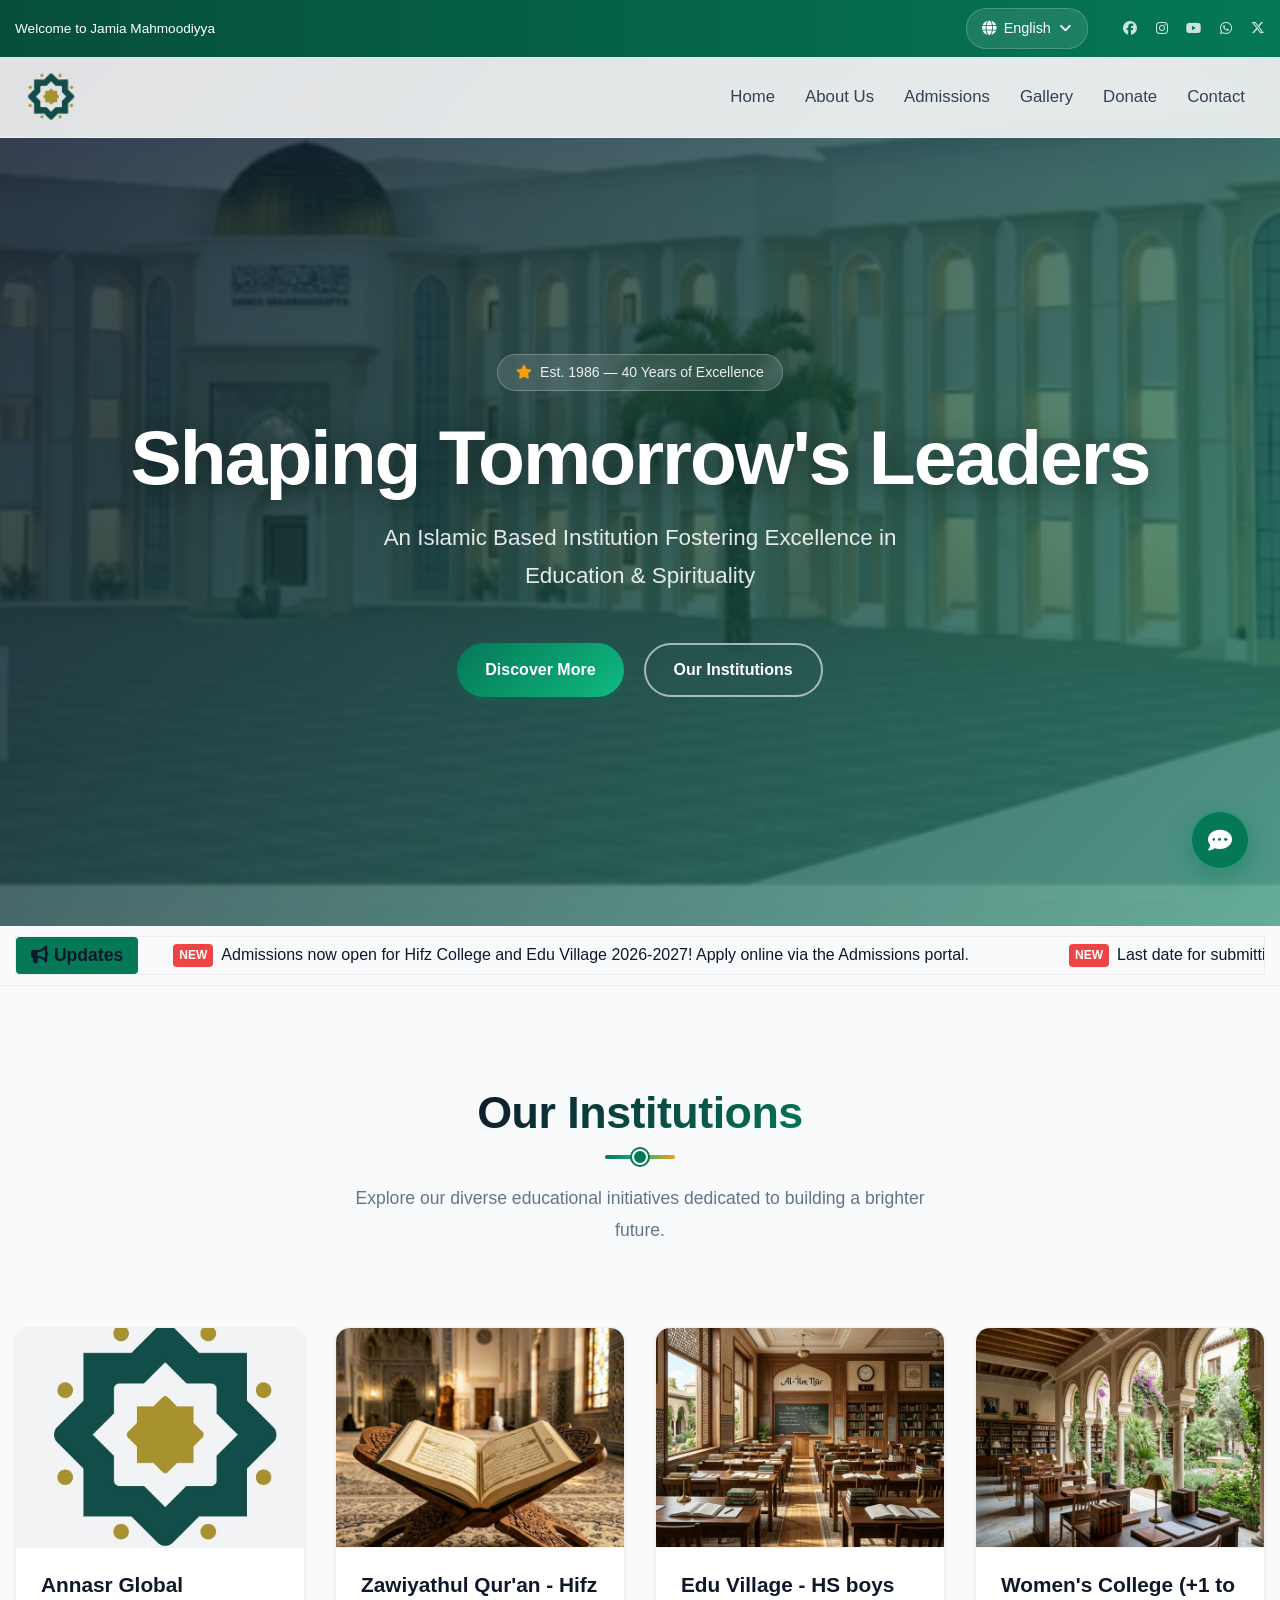
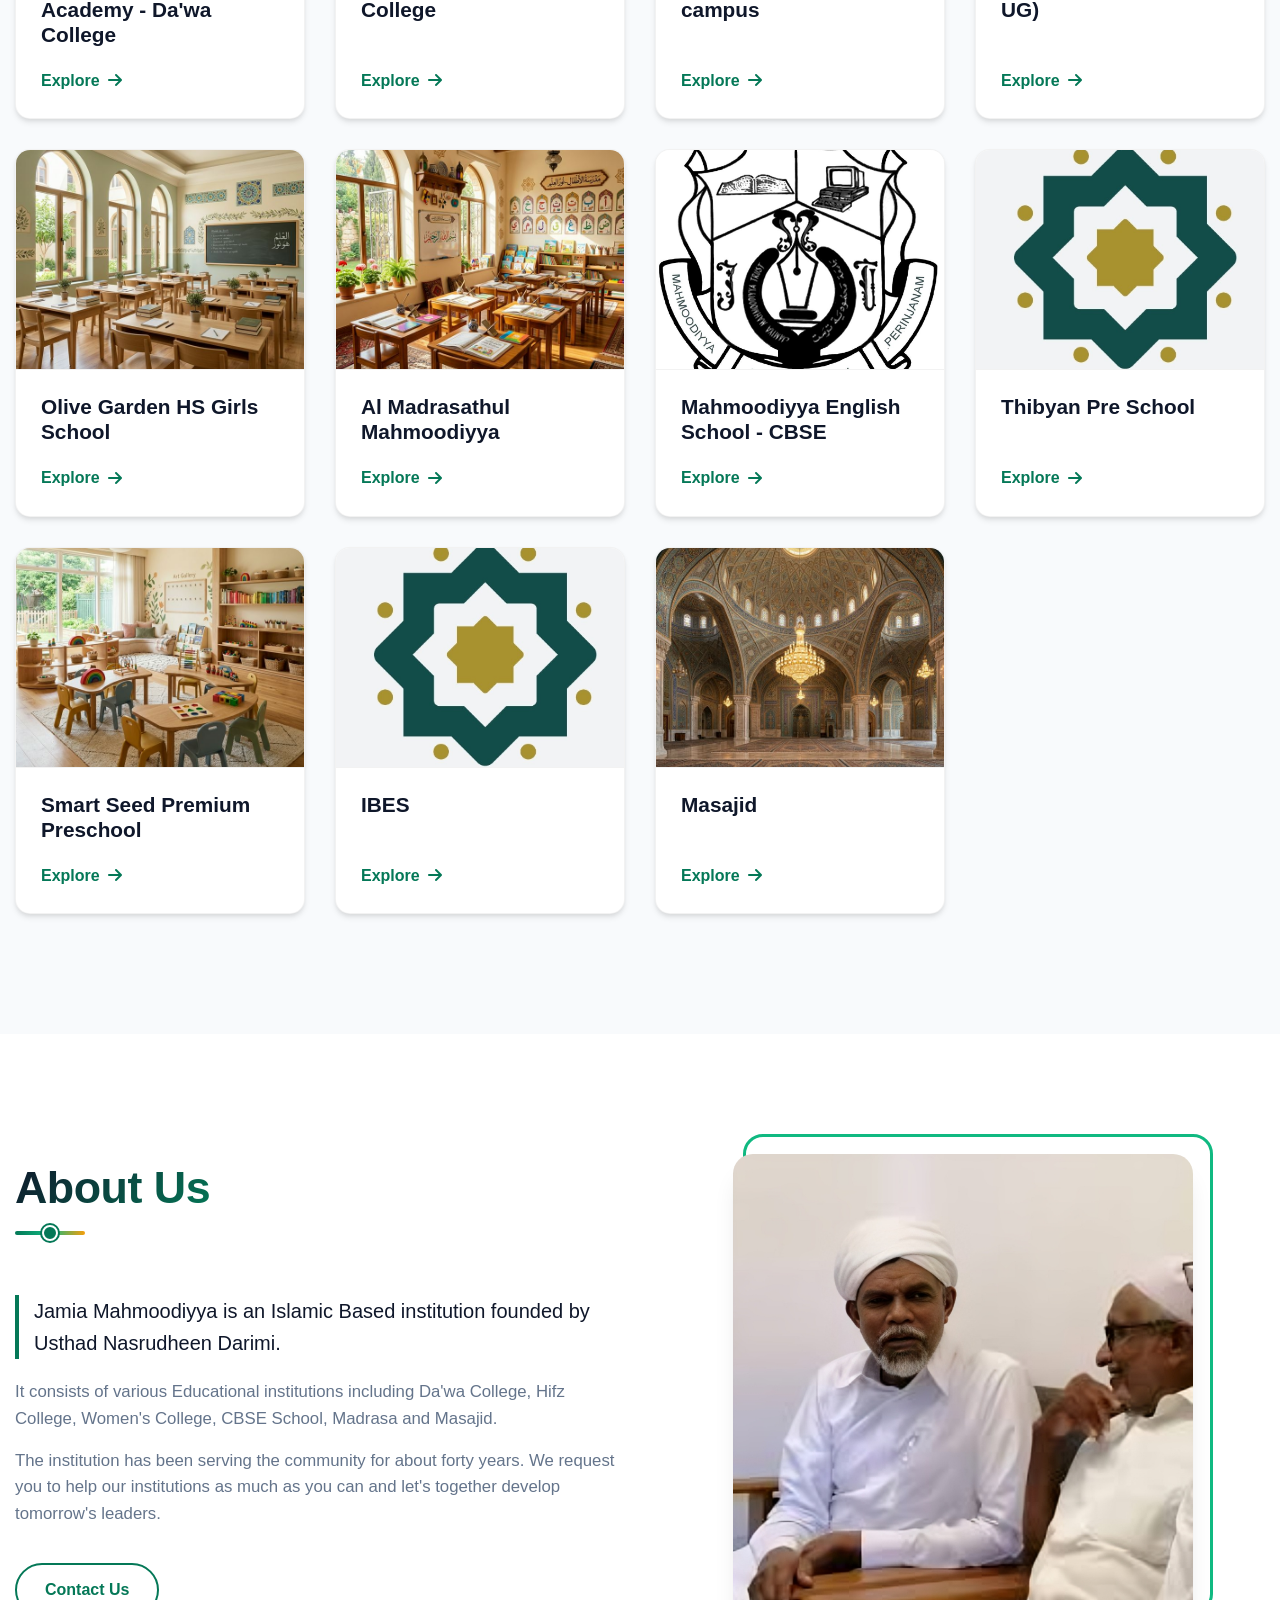
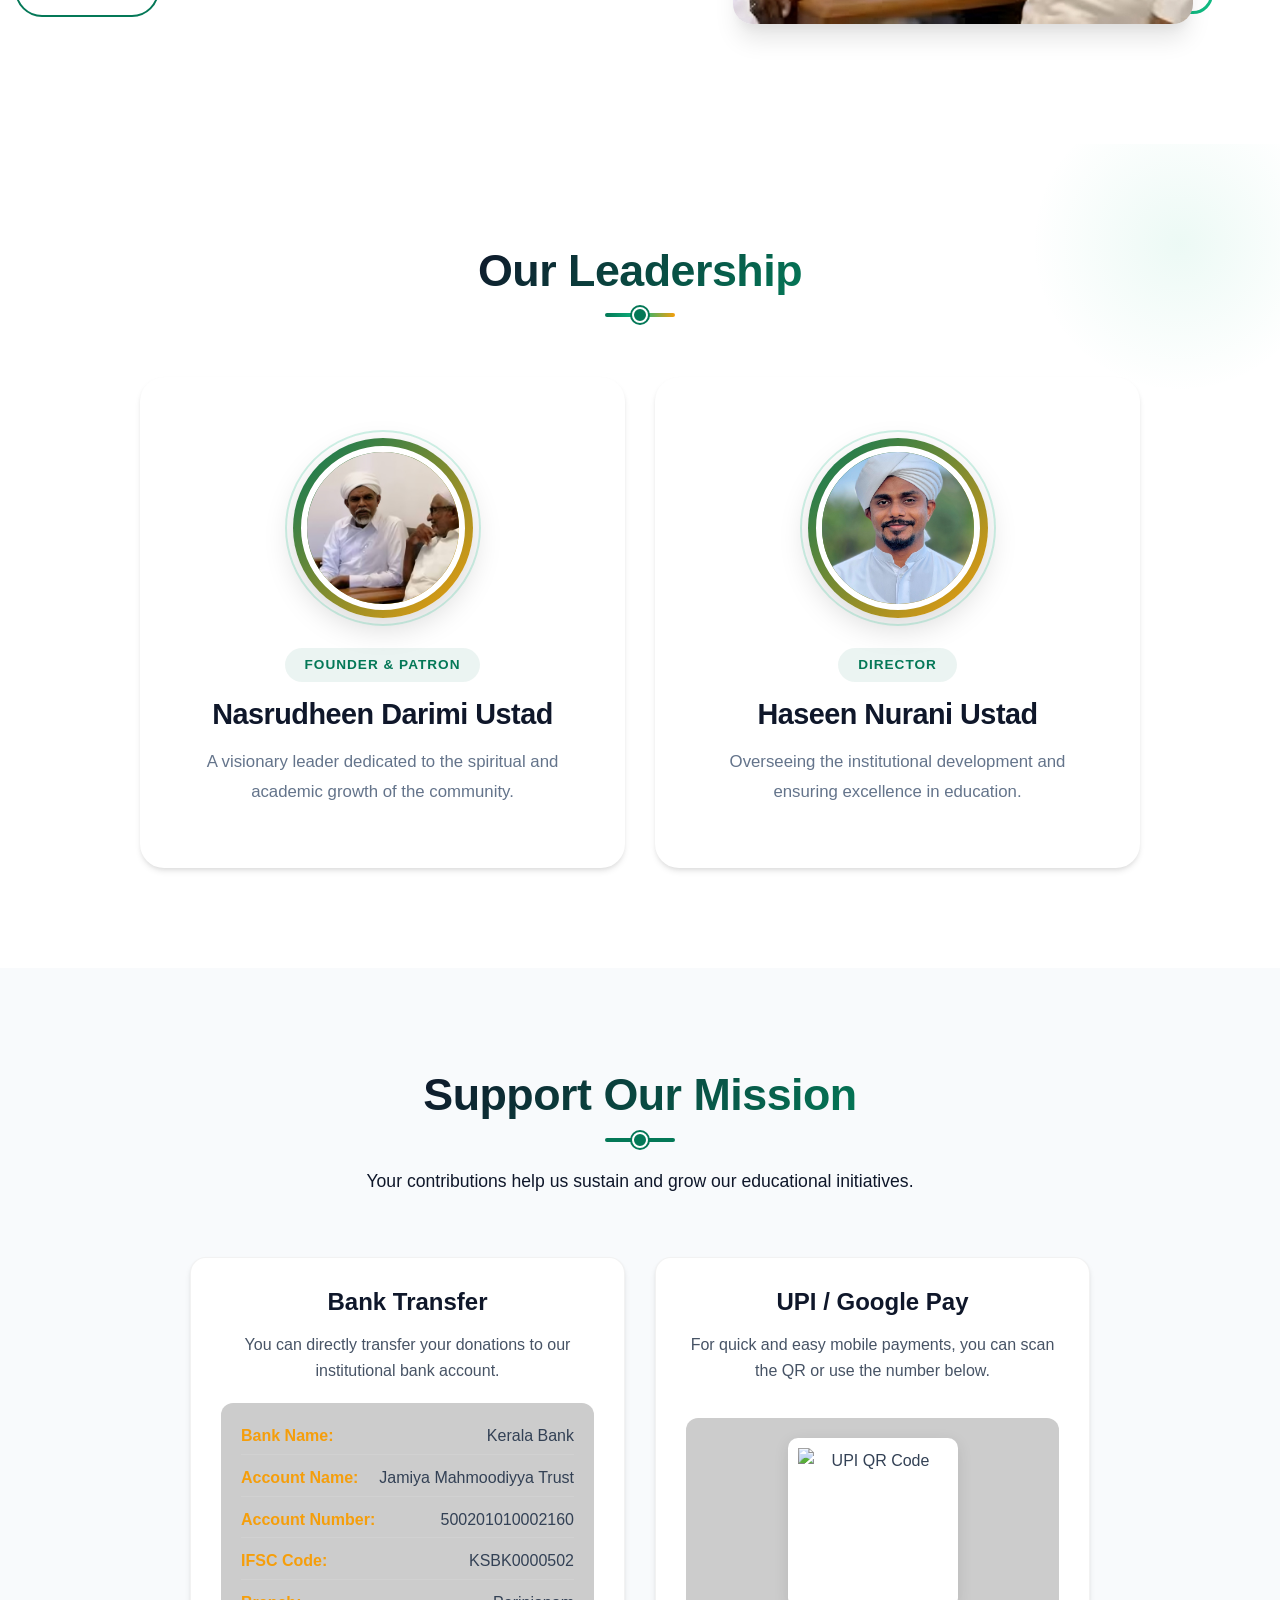
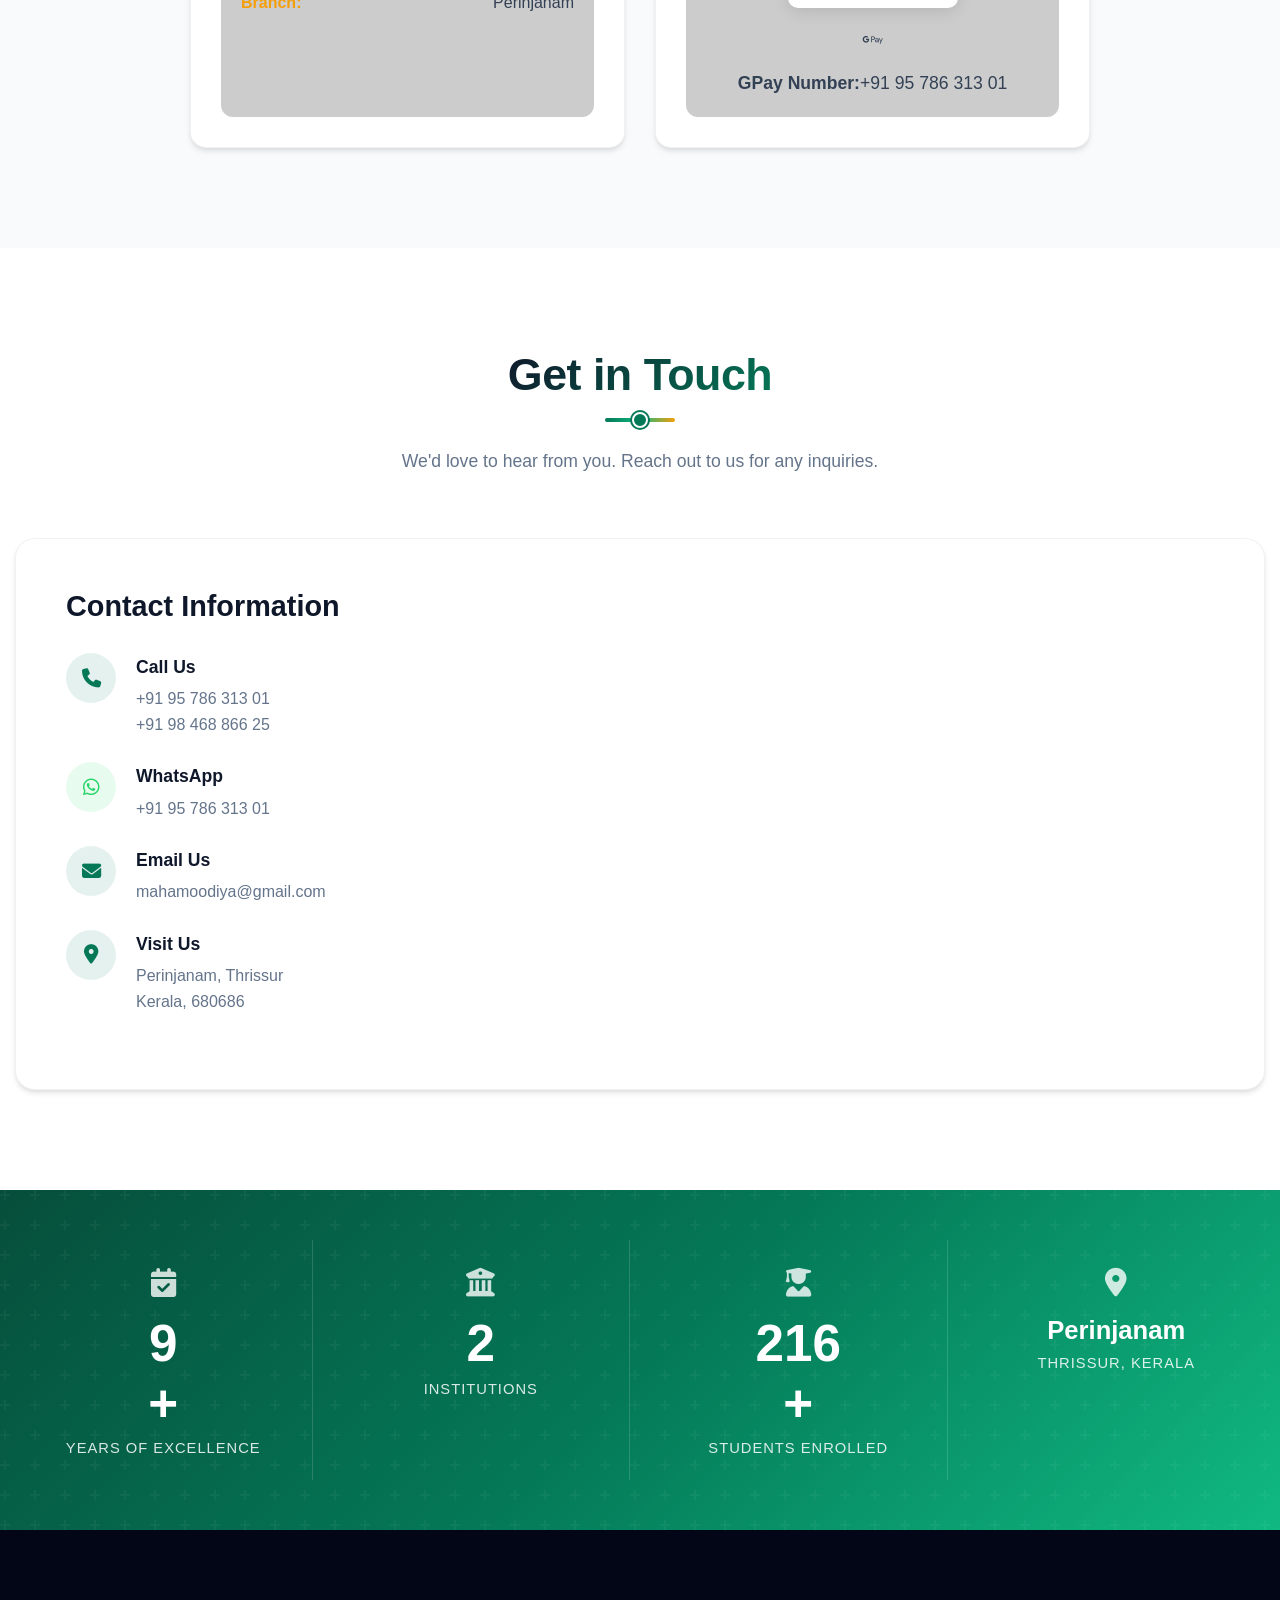
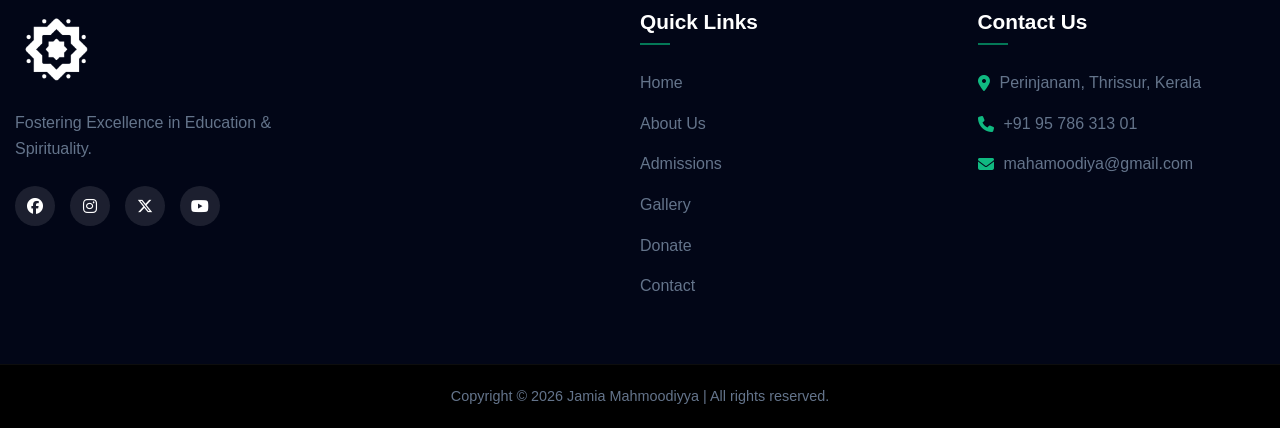
==== commit 5838d6a3: "updated website" ====
--- a/index.html
+++ b/index.html
@@ -46,6 +46,48 @@
     <div id="splash-screen">
         <img src="Images/annasr-bg.png" alt="Jamia Mahmoodiyya Logo" class="splash-logo">
         <div class="splash-loader"></div>
+    </div>
+
+    <!-- Institutional AI Chatbot -->
+    <div class="chatbot-container">
+        <div class="chatbot-window" id="chatbot-window">
+            <div class="chat-header">
+                <img src="Images/annasr-bg.png" alt="AI Avatar">
+                <div>
+                    <h3>Mahmoodiyya AI</h3>
+                    <span>Institutional Assistant</span>
+                </div>
+            </div>
+            <div class="chat-body" id="chat-body">
+                <div class="chat-msg bot">
+                    Assalamu Alaikum! I am the Mahmoodiyya AI Assistant. How can I help you today?
+                </div>
+            </div>
+            <div class="quick-replies" id="quick-replies">
+                <button class="quick-btn" data-query="institutions">Our Institutions</button>
+                <button class="quick-btn" data-query="admissions">Admissions</button>
+                <button class="quick-btn" data-query="contact">Contact Details</button>
+            </div>
+            <div class="chat-footer">
+                <input type="text" class="chat-input" id="chat-input" placeholder="Type your question...">
+                <div class="chat-send" id="chat-send">
+                    <i class="fa-solid fa-paper-plane"></i>
+                </div>
+            </div>
+        </div>
+        <div class="chatbot-bubble" id="chatbot-bubble">
+            <i class="fa-solid fa-comment-dots"></i>
+        </div>
+    </div>
+
+    <!-- Quick Connect Bar -->
+    <div class="quick-connect-bar">
+        <a href="https://wa.me/+919578631301" class="quick-connect-item whatsapp" target="_blank" title="Chat on WhatsApp">
+            <i class="fa-brands fa-whatsapp"></i>
+        </a>
+        <a href="tel:+919578631301" class="quick-connect-item call" title="Call Us">
+            <i class="fa-solid fa-phone"></i>
+        </a>
     </div> <!-- Scrolling Notice Bar -->
     <div class="scroll-progress-container">
         <div class="scroll-progress-bar" id="scroll-progress-bar"></div>
@@ -99,13 +141,11 @@
                 <div class="nav-link">
                     <ul>
                         <li><a href="index.html" data-i18n="nav-home">Home</a></li>
+                        <li><a href="#about-us" data-i18n="nav-about">About Us</a></li>
                         <li><a href="admissions.html" data-i18n="nav-admissions">Admissions</a></li>
-                        <li><a href="index.html#our-institutions" data-i18n="nav-institutions">Institutions</a></li>
-                        <li><a href="index.html#About-us" data-i18n="nav-about">About Us</a></li>
+                        <li><a href="gallery.html" data-i18n="nav-gallery">Gallery</a></li>
                         <li><a href="#donate" data-i18n="nav-donate">Donate</a></li>
-                        <li><a href="gallery.html" data-i18n="nav-gallery">Gallery</a></li>
-
-                        <li><a href="#contact">Contact</a></li>
+                        <li><a href="#contact-us" data-i18n="nav-contact">Contact</a></li>
                     </ul>
                 </div>
 
@@ -514,6 +554,8 @@
 
 
 
+
+
     <!-- Custom Translations Script -->
     <script src="translations.js" defer></script>
     <script src="script.js" defer></script>
--- a/style.css
+++ b/style.css
@@ -1768,7 +1768,7 @@
 
 .page-transition.loaded {
     opacity: 1;
-    transform: translateY(0);
+    transform: none !important;
 }
 
 .page-exit {
@@ -2678,6 +2678,201 @@
     }
 }
 
+/* ==========================================================================
+   INSTITUTIONAL AI CHATBOT
+   ========================================================================== */
+.chatbot-container {
+    position: fixed !important;
+    bottom: 30px !important;
+    right: 30px !important;
+    z-index: 10002 !important;
+    font-family: 'Inter', sans-serif;
+}
+
+.chatbot-bubble {
+    width: 60px;
+    height: 60px;
+    background: var(--primary-color);
+    border-radius: 50%;
+    display: flex;
+    align-items: center;
+    justify-content: center;
+    color: white;
+    font-size: 1.5rem;
+    cursor: pointer;
+    box-shadow: 0 8px 25px rgba(4, 120, 87, 0.4);
+    transition: all 0.4s cubic-bezier(0.175, 0.885, 0.32, 1.275);
+    border: 2px solid rgba(255, 255, 255, 0.2);
+}
+
+.chatbot-bubble:hover {
+    transform: scale(1.1) rotate(10deg);
+    background: var(--primary-light);
+}
+
+.chatbot-window {
+    position: absolute;
+    bottom: 80px;
+    right: 0;
+    width: 350px;
+    height: 500px;
+    background: white;
+    border-radius: 20px;
+    box-shadow: var(--shadow-xl);
+    display: flex;
+    flex-direction: column;
+    overflow: hidden;
+    opacity: 0;
+    visibility: hidden;
+    transform: translateY(20px) scale(0.95);
+    transition: all 0.4s cubic-bezier(0.165, 0.84, 0.44, 1);
+    border: 1px solid rgba(0,0,0,0.05);
+}
+
+.chatbot-window.active {
+    opacity: 1;
+    visibility: visible;
+    transform: translateY(0) scale(1);
+}
+
+.chat-header {
+    background: linear-gradient(135deg, var(--primary-dark), var(--primary-color));
+    color: white;
+    padding: 20px;
+    display: flex;
+    align-items: center;
+    gap: 12px;
+}
+
+.chat-header img {
+    width: 35px;
+    height: 35px;
+    border-radius: 50%;
+    border: 2px solid rgba(255,255,255,0.3);
+}
+
+.chat-header h3 {
+    font-size: 1rem;
+    margin: 0;
+    font-weight: 600;
+}
+
+.chat-header span {
+    font-size: 0.75rem;
+    opacity: 0.8;
+}
+
+.chat-body {
+    flex: 1;
+    padding: 20px;
+    overflow-y: auto;
+    background: #f8fafc;
+    display: flex;
+    flex-direction: column;
+    gap: 15px;
+}
+
+.chat-msg {
+    max-width: 85%;
+    padding: 12px 16px;
+    border-radius: 15px;
+    font-size: 0.9rem;
+    line-height: 1.5;
+    animation: fadeIn 0.3s ease;
+}
+
+.chat-msg.bot {
+    background: white;
+    color: var(--text-main);
+    align-self: flex-start;
+    border-bottom-left-radius: 4px;
+    box-shadow: 0 2px 10px rgba(0,0,0,0.03);
+}
+
+.chat-msg.user {
+    background: var(--primary-color);
+    color: white;
+    align-self: flex-end;
+    border-bottom-right-radius: 4px;
+}
+
+.chat-footer {
+    padding: 15px;
+    background: white;
+    border-top: 1px solid rgba(0,0,0,0.05);
+    display: flex;
+    gap: 10px;
+}
+
+.chat-input {
+    flex: 1;
+    border: 1px solid rgba(0,0,0,0.1);
+    padding: 10px 15px;
+    border-radius: 25px;
+    font-size: 0.9rem;
+    outline: none;
+    transition: border-color 0.3s;
+}
+
+.chat-input:focus {
+    border-color: var(--primary-color);
+}
+
+.chat-send {
+    background: var(--primary-color);
+    color: white;
+    width: 40px;
+    height: 40px;
+    border-radius: 50%;
+    display: flex;
+    align-items: center;
+    justify-content: center;
+    cursor: pointer;
+    transition: background 0.3s;
+}
+
+.chat-send:hover {
+    background: var(--primary-dark);
+}
+
+.quick-replies {
+    display: flex;
+    flex-wrap: wrap;
+    gap: 8px;
+    padding: 0 20px 15px 20px;
+    background: #f8fafc;
+}
+
+.quick-btn {
+    background: white;
+    border: 1px solid var(--primary-color);
+    color: var(--primary-color);
+    padding: 6px 12px;
+    border-radius: 15px;
+    font-size: 0.8rem;
+    cursor: pointer;
+    transition: all 0.3s;
+}
+
+.quick-btn:hover {
+    background: var(--primary-color);
+    color: white;
+}
+
+@keyframes fadeIn {
+    from { opacity: 0; transform: translateY(10px); }
+    to { opacity: 1; transform: translateY(0); }
+}
+
+@media (max-width: 480px) {
+    .chatbot-window {
+        width: calc(100vw - 40px);
+        height: 80vh;
+        right: -10px;
+    }
+}
+
+
 
 
 
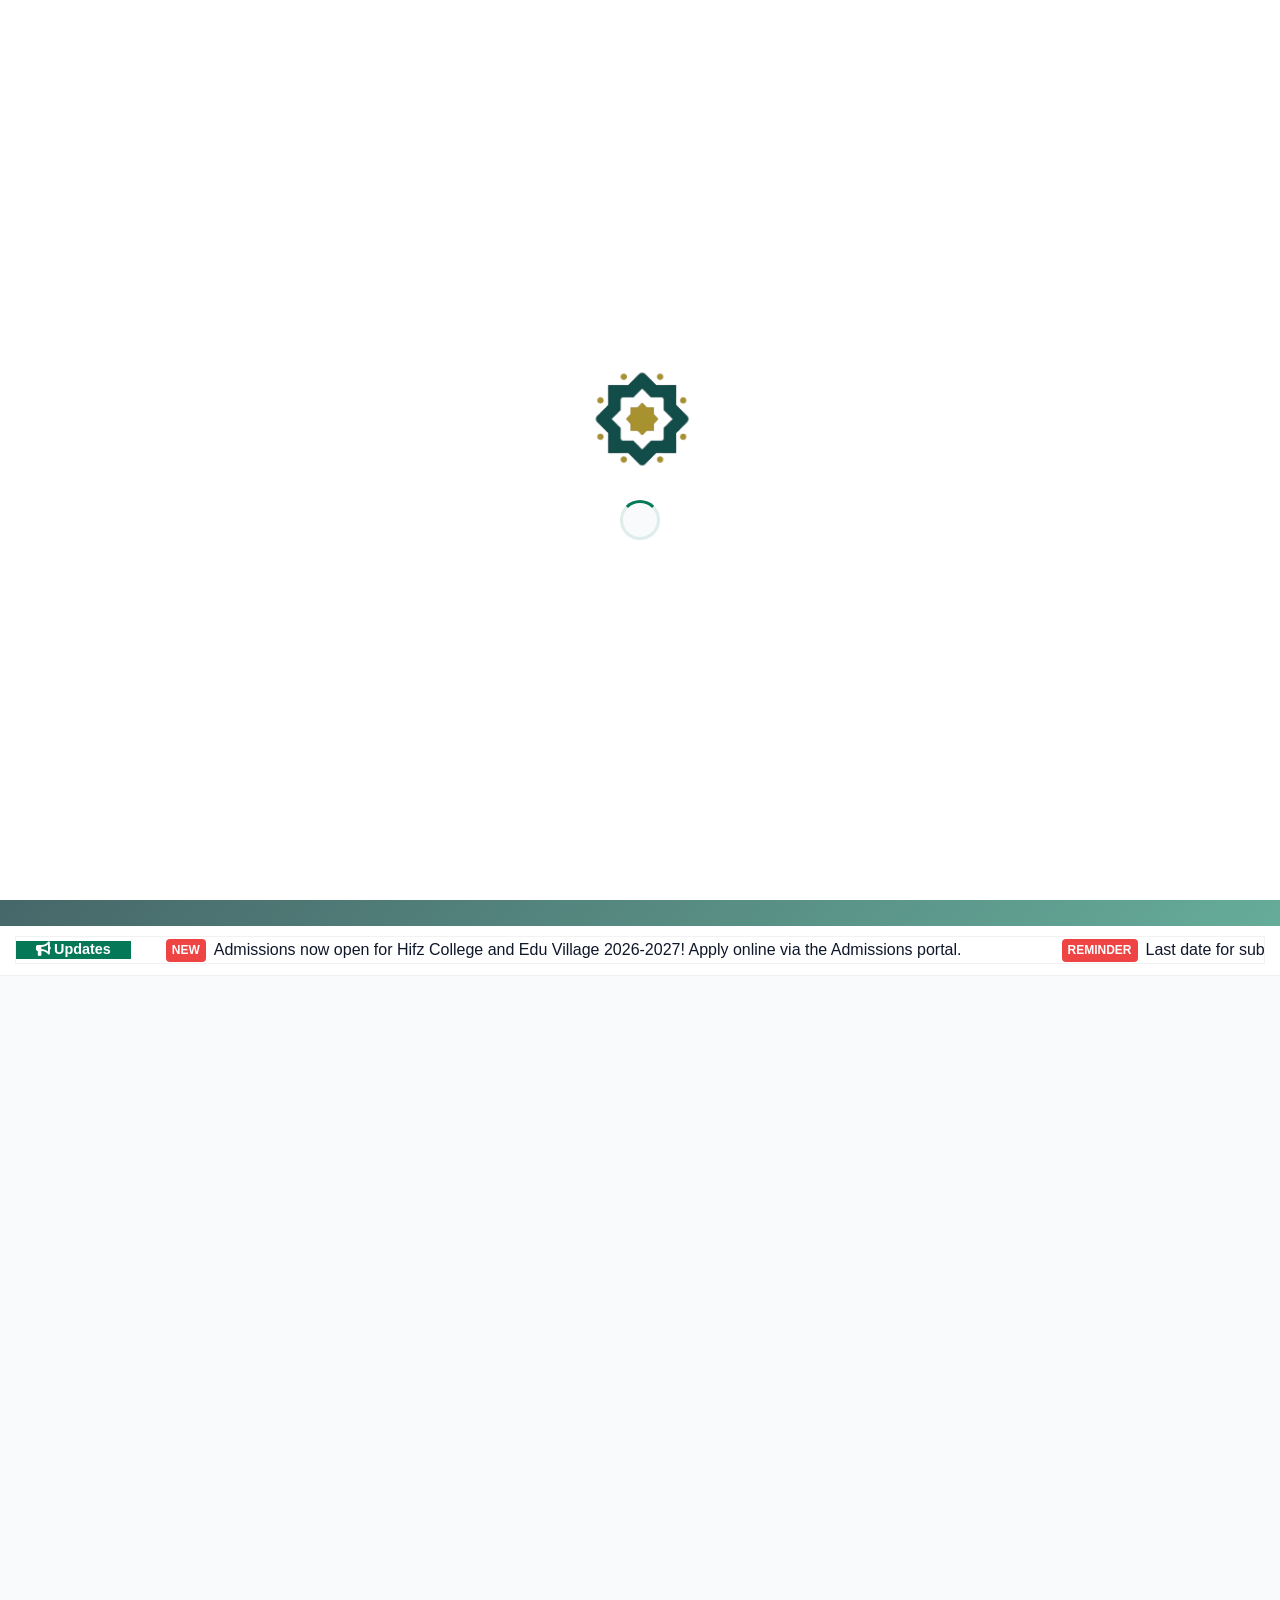
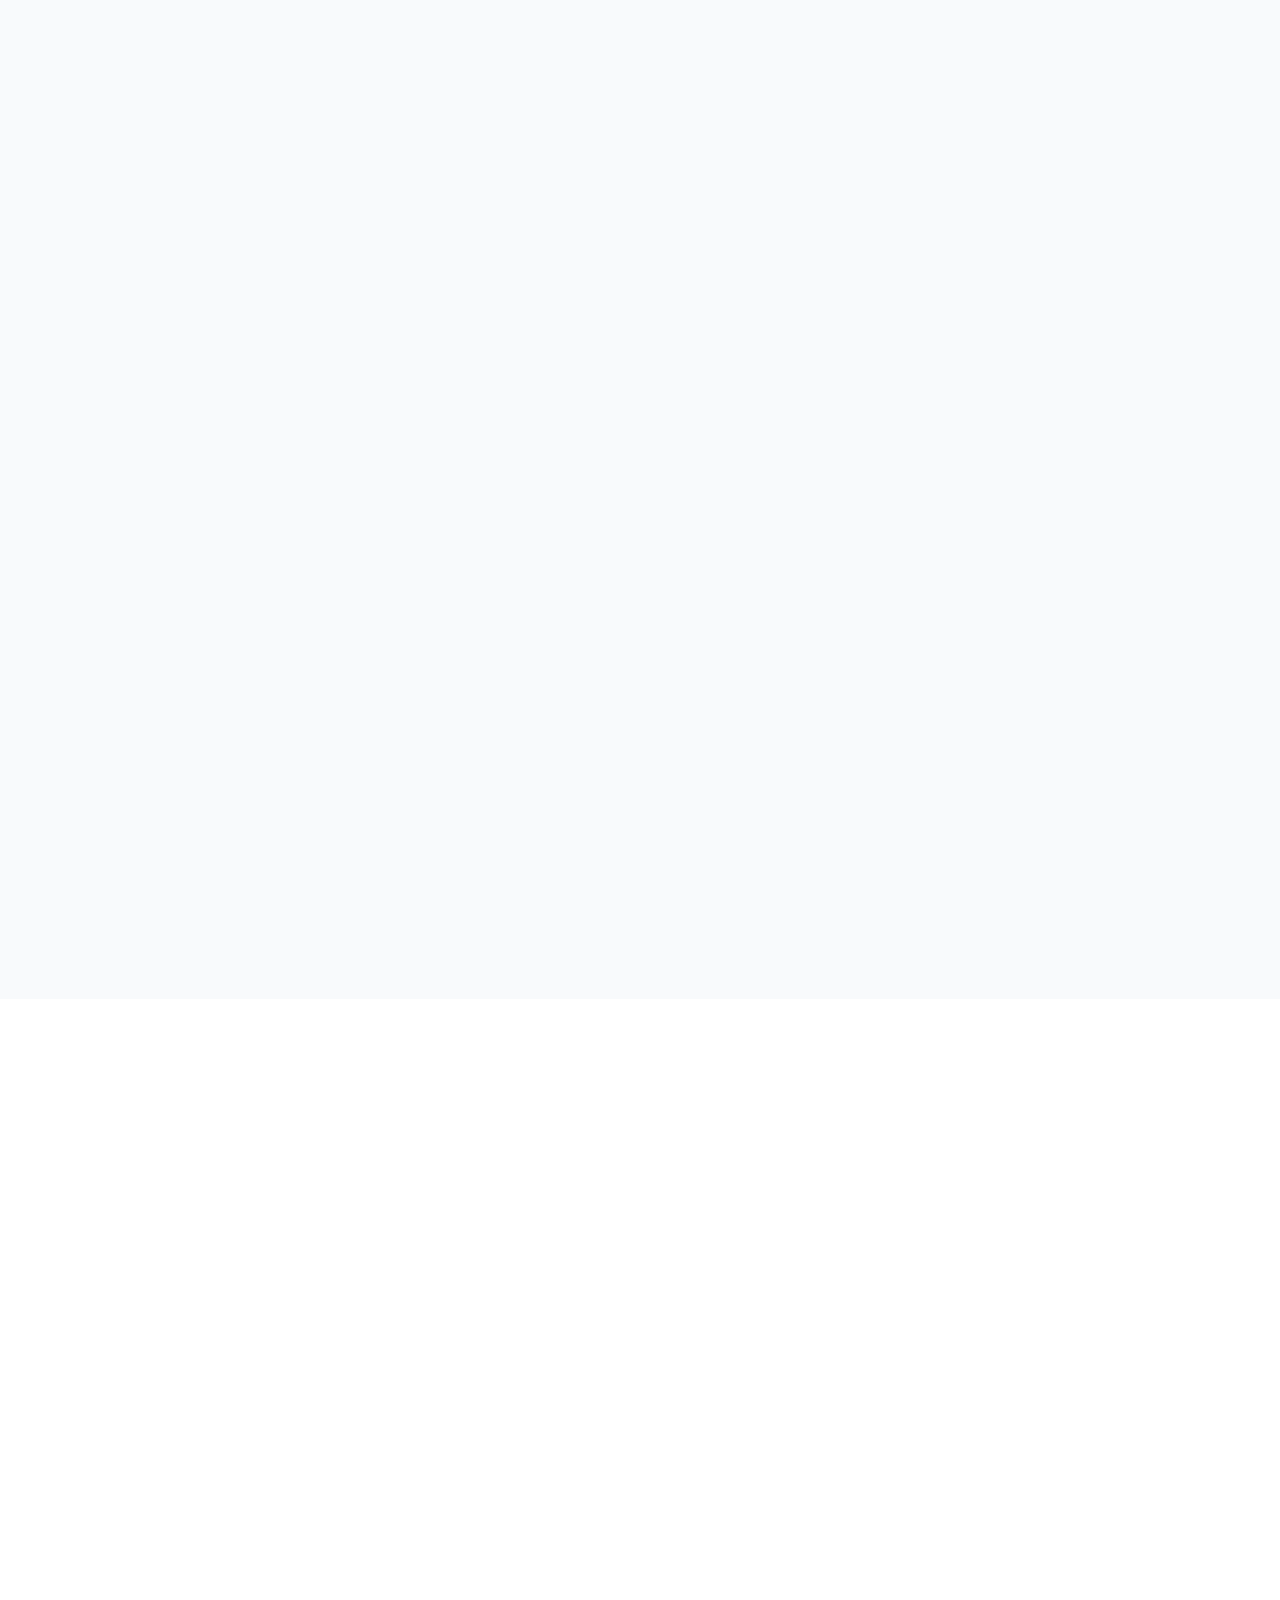
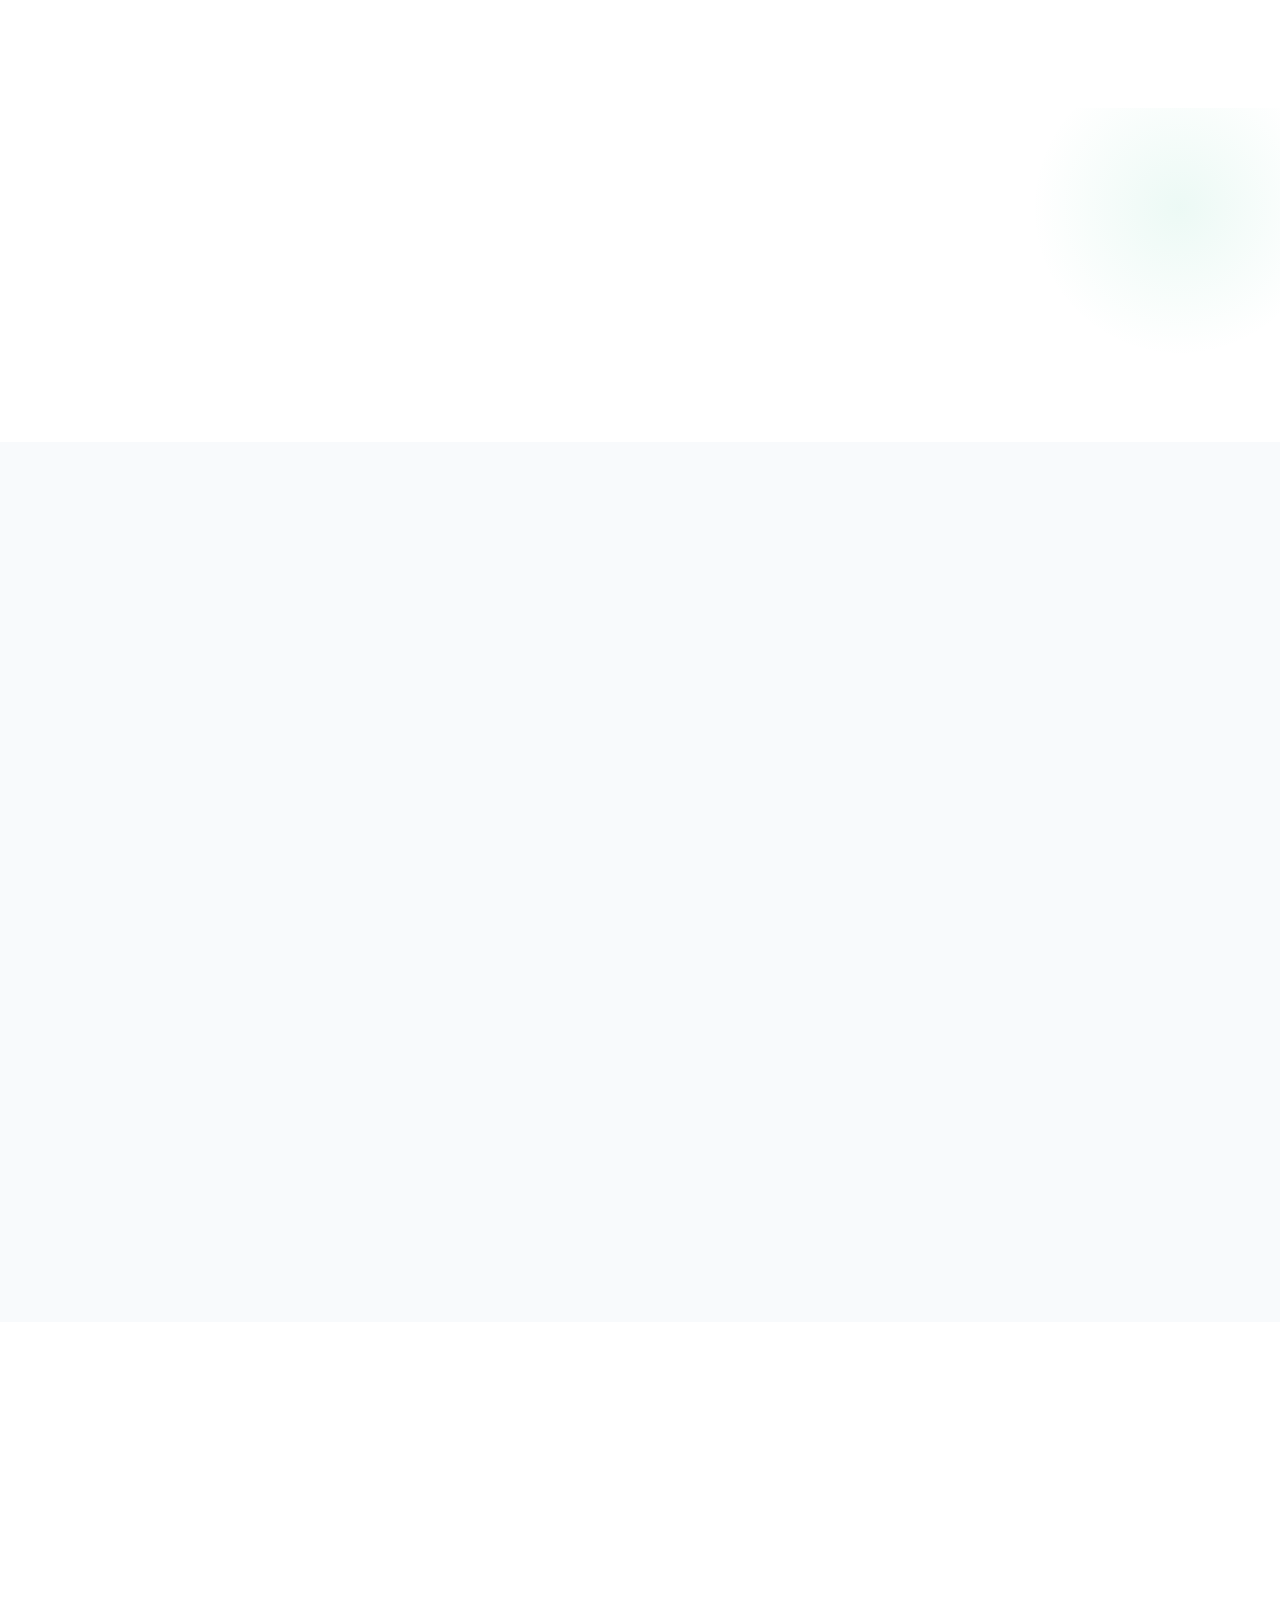
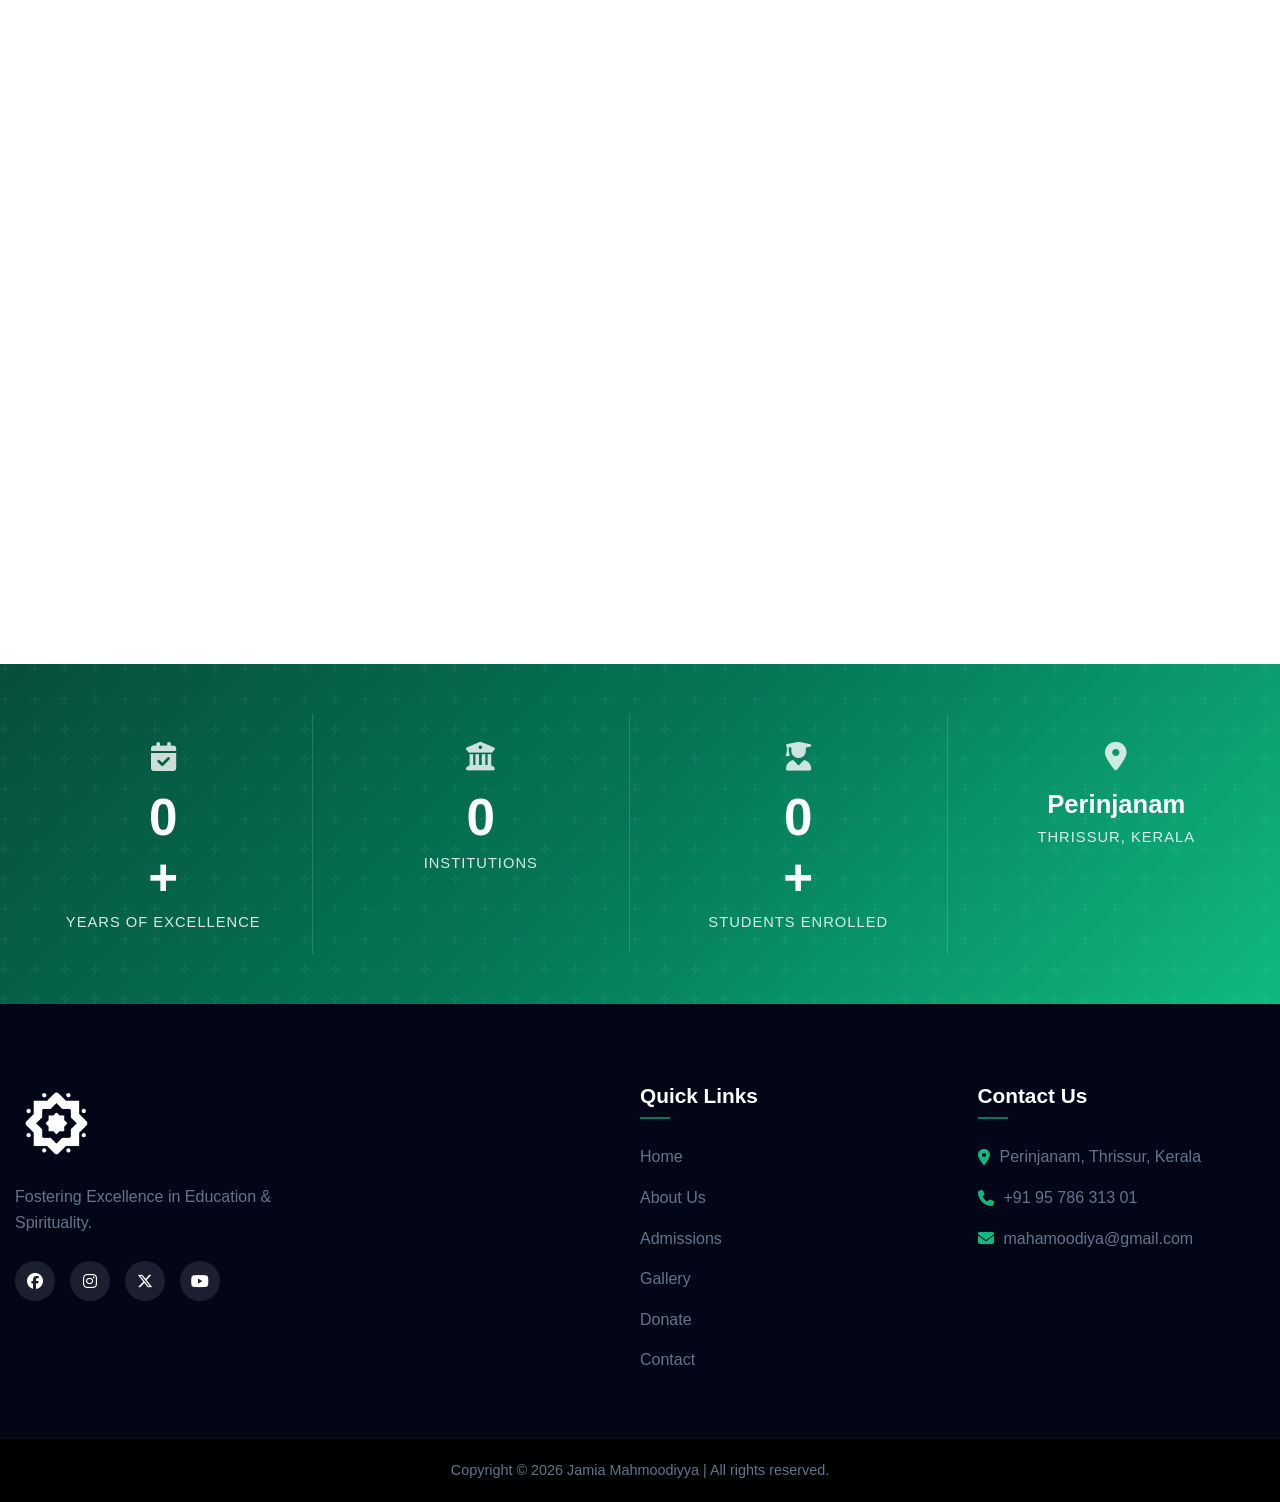
==== commit f39f3329: "updated website" ====
--- a/index.html
+++ b/index.html
@@ -48,6 +48,7 @@
         <div class="splash-loader"></div>
     </div>
 
+
     <!-- Institutional AI Chatbot -->
     <div class="chatbot-container">
         <div class="chatbot-window" id="chatbot-window">
@@ -60,7 +61,7 @@
             </div>
             <div class="chat-body" id="chat-body">
                 <div class="chat-msg bot">
-                    Assalamu Alaikum! I am the Mahmoodiyya AI Assistant. How can I help you today?
+                    Ya Habeebis! I am the Mahmoodiyya AI Assistant. How can I help you today?
                 </div>
             </div>
             <div class="quick-replies" id="quick-replies">
@@ -82,479 +83,506 @@
 
     <!-- Quick Connect Bar -->
     <div class="quick-connect-bar">
-        <a href="https://wa.me/+919578631301" class="quick-connect-item whatsapp" target="_blank" title="Chat on WhatsApp">
+        <a href="https://wa.me/+919578631301" class="quick-connect-item whatsapp" target="_blank"
+            title="Chat on WhatsApp">
             <i class="fa-brands fa-whatsapp"></i>
         </a>
         <a href="tel:+919578631301" class="quick-connect-item call" title="Call Us">
             <i class="fa-solid fa-phone"></i>
         </a>
-    </div> <!-- Scrolling Notice Bar -->
-    <div class="scroll-progress-container">
-        <div class="scroll-progress-bar" id="scroll-progress-bar"></div>
+        <!-- Scrolling Notice Bar -->
+        <div class="scroll-progress-container">
+            <div class="scroll-progress-bar" id="scroll-progress-bar"></div>
+        </div>
+
+        <header class="main-head glass-header">
+            <section class="welcome-icons-head">
+                <div class="welcome-icons-div-head container">
+                    <div class="welcome">
+                        <div class="welcome-text">
+                            <span data-i18n="welcome-msg">Welcome to Jamia Mahmoodiyya</span>
+                        </div>
+                    </div>
+
+                    <div class="lang-switcher-container" style="display: flex; align-items: center; gap: 15px;">
+                        <div class="lang-btn" id="lang-btn">
+                            <i class="fa-solid fa-globe"></i> <span id="current-lang">English</span> <i
+                                class="fa-solid fa-angle-down"></i>
+                        </div>
+                        <div class="lang-dropdown glass-menu" id="lang-dropdown">
+                            <a href="#" class="lang-option" data-lang="en">English</a>
+                            <a href="#" class="lang-option" data-lang="ml">മലയാളം</a>
+                            <a href="#" class="lang-option" data-lang="ar">العربية</a>
+                        </div>
+                    </div>
+
+                    <div class="icons">
+                        <div class="icons-social-media">
+                            <a href="https://www.facebook.com/KRNasrudheenDarimi?__tn__=-UC*F" target="_blank"
+                                aria-label="Facebook"><i class="fa-brands fa-facebook"></i></a>
+                            <a href="https://www.instagram.com/jamia_mahmoodiyya" target="_blank"
+                                aria-label="Instagram"><i class="fa-brands fa-instagram"></i></a>
+                            <a href="https://youtube.com/@mahmoodiyyamedia" target="_blank" aria-label="YouTube"><i
+                                    class="fa-brands fa-youtube"></i></a>
+                            <a href="https://wa.me/+919578631301" target="_blank" aria-label="WhatsApp"><i
+                                    class="fa-brands fa-whatsapp"></i></a>
+                            <a href="#" aria-label="X (Twitter)"><i class="fa-brands fa-x-twitter"></i></a>
+                        </div>
+                    </div>
+                </div>
+            </section>
+
+            <nav class="navi container">
+                <div class="nav-content">
+                    <div class="nav-img">
+                        <a href="index.html">
+                            <img src="Images/annasr-bg.png" alt="Jamia Mahmoodiyya Logo">
+                        </a>
+                    </div>
+
+                    <div class="nav-link">
+                        <ul>
+                            <li><a href="index.html" data-i18n="nav-home">Home</a></li>
+                            <li><a href="#about-us" data-i18n="nav-about">About Us</a></li>
+                            <li><a href="admissions.html" data-i18n="nav-admissions">Admissions</a></li>
+                            <li><a href="gallery.html" data-i18n="nav-gallery">Gallery</a></li>
+                            <li><a href="#donate" data-i18n="nav-donate">Donate</a></li>
+                            <li><a href="#contact" data-i18n="nav-contact">Contact</a></li>
+                        </ul>
+                    </div>
+
+                    <div class="mobile-menu-btn" role="button" tabindex="0" aria-label="Toggle Mobile Menu">
+                        <i class="fa-solid fa-bars"></i>
+                    </div>
+                </div>
+            </nav>
+        </header>
+
+        <main>
+            <section class="hero-section" id="home">
+                <div class="hero-overlay"></div>
+
+                <div class="hero-content container reveal">
+                    <div class="hero-badge">
+                        <i class="fa-solid fa-star" style="color:var(--accent-color);"></i>
+                        Est. 1986 — 40 Years of Excellence
+                    </div>
+                    <h1 class="hero-title" data-i18n="hero-title">Enculturing the
+                        <span class="hero-title-accent">Social</span>
+                    </h1>
+                    <p class="hero-subtitle" data-i18n="hero-subtitle">An Islamic Based Institution Fostering Excellence
+                        in
+                        Education &amp; Spirituality</p>
+                    <div class="hero-buttons">
+                        <a href="#About-us" class="btn btn-primary" data-i18n="btn-discover">
+                            <i class="fa-solid fa-compass"></i> Discover More
+                        </a>
+                        <a href="#our-institutions" class="btn btn-secondary" data-i18n="btn-institutions">
+                            <i class="fa-solid fa-building-columns"></i> Our Institutions
+                        </a>
+                    </div>
+                </div>
+            </section>
+
+            <!-- Notice Board Section -->
+            <section class="notice-board-section">
+                <div class="container relative">
+                    <div class="notice-board-container">
+                        <div class="notice-header">
+                            <h3><i class="fa-solid fa-bullhorn"></i> Updates</h3>
+                        </div>
+                        <div class="notice-content">
+                            <div class="marquee-track">
+                                <span class="notice-item"><span class="badge new-badge">NEW</span> Admissions now open
+                                    for
+                                    Hifz College and Edu Village 2026-2027! Apply online via the Admissions
+                                    portal.</span>
+                                <span class="notice-item"><span class="badge new-badge">REMINDER</span> Last date for
+                                    submitting
+                                    Hifz College applications is March 31, 2026.</span>
+                                <span class="notice-item">Upcoming Event: Annual Islamic Conference to be held next
+                                    month.
+                                    Detailed schedule will be published soon.</span>
+                                <span class="notice-item"><span class="badge new-badge">UPDATE</span> Important
+                                    parent-teacher meeting for CBSE students on the upcoming Saturday.</span>
+                                <span class="notice-item">Result published for Al Madrasathul Mahmoodiyya Half-yearly
+                                    examinations. Please collect from the office.</span>
+                                <span class="notice-item">New hostel facilities now available for Da'wa College
+                                    students.
+                                    Contact the administration for details.</span>
+                                <span class="notice-item">Congratulations to the successful candidates of the recent
+                                    scholarship exams!</span>
+                                <span class="notice-item"><span class="badge new-badge">NOTICE</span> Special weekend
+                                    Islamic classes starting
+                                    for professionals next month.</span>
+                                <span class="notice-item">Donations mapping improved: Seamless UPI payment methods are
+                                    now
+                                    live and verified.</span>
+                                <span class="notice-item">Jamia Mahmoodiyya Women's College announces new diploma
+                                    courses in
+                                    Islamic Finance.</span>
+                            </div>
+                        </div>
+                    </div>
+                </div>
+            </section>
+
+            <section class="institution section-padding" id="our-institutions">
+                <div class="container reveal">
+                    <div class="section-header">
+                        <h2>Our Institutions</h2>
+                        <div class="divider"></div>
+                        <p class="section-desc">Explore our diverse educational initiatives dedicated to building a
+                            brighter
+                            future.</p>
+                    </div>
+
+                    <div class="institution-gallery">
+                        <a href="institutions.html?id=annasr" class="inst-item glass-card">
+                            <div class="inst-img-wrapper">
+                                <img src="Images/annasr.jpg" alt="Annasr Global Academy - Da'wa college" loading="lazy">
+                            </div>
+                            <div class="inst-info">
+                                <h3 class="inst-name">Annasr Global Academy</h3>
+                                <span class="view-details">Explore <i class="fa-solid fa-arrow-right"></i></span>
+                            </div>
+                        </a>
+                        <a href="institutions.html?id=zawiya" class="inst-item glass-card">
+                            <div class="inst-img-wrapper">
+                                <img src="Images/zawiyathul_quran.png" alt="Zawiyathul Qur'an" loading="lazy">
+                            </div>
+                            <div class="inst-info">
+                                <h3 class="inst-name">Zawiyathul Qur'an</h3>
+                                <span class="view-details">Explore <i class="fa-solid fa-arrow-right"></i></span>
+                            </div>
+                        </a>
+                        <a href="institutions.html?id=eduvillage" class="inst-item glass-card">
+                            <div class="inst-img-wrapper">
+                                <img src="Images/edu_village.png" alt="Edu Village" loading="lazy">
+                            </div>
+                            <div class="inst-info">
+                                <h3 class="inst-name">Edu Village</h3>
+                                <span class="view-details">Explore <i class="fa-solid fa-arrow-right"></i></span>
+                            </div>
+                        </a>
+                        <a href="institutions.html?id=womens" class="inst-item glass-card">
+                            <div class="inst-img-wrapper">
+                                <img src="Images/womens_college.png" alt="Women's College" loading="lazy">
+                            </div>
+                            <div class="inst-info">
+                                <h3 class="inst-name">Women's College</h3>
+                                <span class="view-details">Explore <i class="fa-solid fa-arrow-right"></i></span>
+                            </div>
+                        </a>
+                        <a href="institutions.html?id=olive_garden" class="inst-item glass-card">
+                            <div class="inst-img-wrapper">
+                                <img src="Images/olive_garden.png" alt="Olive Garden" loading="lazy">
+                            </div>
+                            <div class="inst-info">
+                                <h3 class="inst-name">Olive Garden</h3>
+                                <span class="view-details">Explore <i class="fa-solid fa-arrow-right"></i></span>
+                            </div>
+                        </a>
+                        <a href="institutions.html?id=madrasa" class="inst-item glass-card">
+                            <div class="inst-img-wrapper">
+                                <img src="Images/madrasa.png" alt="Al Madrasathul Mahmoodiyya" loading="lazy">
+                            </div>
+                            <div class="inst-info">
+                                <h3 class="inst-name">Al Madrasathul Mahmoodiyya</h3>
+                                <span class="view-details">Explore <i class="fa-solid fa-arrow-right"></i></span>
+                            </div>
+                        </a>
+                        <a href="institutions.html?id=cbse" class="inst-item glass-card">
+                            <div class="inst-img-wrapper">
+                                <img src="Images/logo eng schl.jpg" alt="Mahmoodiyya English School" loading="lazy">
+                            </div>
+                            <div class="inst-info">
+                                <h3 class="inst-name">Mahmoodiyya English School</h3>
+                                <span class="view-details">Explore <i class="fa-solid fa-arrow-right"></i></span>
+                            </div>
+                        </a>
+                        <a href="institutions.html?id=thibyan" class="inst-item glass-card">
+                            <div class="inst-img-wrapper">
+                                <img src="Images/annasr.jpg" alt="Thibyan Pre School" loading="lazy">
+                            </div>
+                            <div class="inst-info">
+                                <h3 class="inst-name">Thibyan Pre School</h3>
+                                <span class="view-details">Explore <i class="fa-solid fa-arrow-right"></i></span>
+                            </div>
+                        </a>
+                        <a href="institutions.html?id=smart_seed" class="inst-item glass-card">
+                            <div class="inst-img-wrapper">
+                                <img src="Images/smart_seed.png" alt="Smart Seed Premium Pre-school" loading="lazy">
+                            </div>
+                            <div class="inst-info">
+                                <h3 class="inst-name">Smart Seed Premium Preschool</h3>
+                                <span class="view-details">Explore <i class="fa-solid fa-arrow-right"></i></span>
+                            </div>
+                        </a>
+                        <a href="institutions.html?id=ibes" class="inst-item glass-card">
+                            <div class="inst-img-wrapper">
+                                <img src="Images/annasr.jpg" alt="IBES" loading="lazy">
+                            </div>
+                            <div class="inst-info">
+                                <h3 class="inst-name">IBES</h3>
+                                <span class="view-details">Explore <i class="fa-solid fa-arrow-right"></i></span>
+                            </div>
+                        </a>
+                        <a href="institutions.html?id=masajid" class="inst-item glass-card">
+                            <div class="inst-img-wrapper">
+                                <img src="Images/masajid.png" alt="Masajid" loading="lazy">
+                            </div>
+                            <div class="inst-info">
+                                <h3 class="inst-name">Masajid</h3>
+                                <span class="view-details">Explore <i class="fa-solid fa-arrow-right"></i></span>
+                            </div>
+                        </a>
+                    </div>
+                </div>
+            </section>
+
+
+
+            <section id="About-us" class="about section-padding">
+                <div class="container reveal">
+                    <div class="about-content grid-2-col">
+                        <div class="about-text-content">
+                            <div class="section-header align-left">
+                                <h2>About Us</h2>
+                                <div class="divider align-left"></div>
+                            </div>
+                            <p class="abt-lead">Jamia Mahmoodiyya is an Islamic Based institution founded by Usthad
+                                Nasrudheen Darimi.</p>
+                            <p class="abt">It consists of various Educational institutions including Da'wa College, Hifz
+                                College, Women's College, CBSE School, Madrasa and Masajid.</p>
+                            <p class="abt">The institution has been serving the community for about forty years. We
+                                request
+                                you to help our institutions as much as you can and let's together develop tomorrow's
+                                leaders.</p>
+                            <a href="#contact" class="btn btn-outline">Contact Us</a>
+                        </div>
+                        <div class="about-image-content">
+                            <div class="image-stack">
+                                <img src="Images/darimi-ustad.png" alt="Usthad Nasrudheen Darimi"
+                                    class="about-img main-img shadow-lg" loading="lazy">
+                            </div>
+                        </div>
+                    </div>
+                </div>
+            </section>
+
+            <!-- Leadership Section -->
+            <section id="leadership" class="leadership section-padding">
+                <div class="container reveal">
+                    <div class="section-header">
+                        <h2 data-i18n="leadership-title">Our Leadership</h2>
+                        <div class="divider"></div>
+                    </div>
+                    <div class="leadership-grid" id="faculty-list">
+                        <!-- Leadership will be loaded dynamically from faculty.json -->
+                    </div>
+                </div>
+            </section>
+
+
+
+
+
+
+
+
+
+
+
+            <section id="donate" class="donate section-padding">
+                <div class="container reveal">
+                    <div class="section-header center">
+                        <h2>Support Our Mission</h2>
+                        <div class="divider"></div>
+                        <p class="section-desc">Your contributions help us sustain and grow our educational initiatives.
+                        </p>
+                    </div>
+                    <div class="donate-grid">
+                        <div class="donate-card glass-card">
+                            <div class="donate-info">
+                                <h3>Bank Transfer</h3>
+                                <p>You can directly transfer your donations to our institutional bank account.</p>
+                                <div class="bank-details">
+                                    <p><strong>Bank Name:</strong> Kerala Bank</p>
+                                    <p><strong>Account Name:</strong> Jamiya Mahmoodiyya Trust</p>
+                                    <p><strong>Account Number:</strong> 500201010002160</p>
+                                    <p><strong>IFSC Code:</strong> KSBK0000502</p>
+                                    <p><strong>Branch:</strong> Perinjanam</p>
+                                </div>
+                            </div>
+                        </div>
+
+                        <!-- UPI/Google Pay Card -->
+                        <div class="donate-card glass-card">
+                            <div class="donate-info donate-info-centered">
+                                <h3>UPI / Google Pay</h3>
+                                <p>For quick and easy mobile payments, you can scan the QR or use the number below.</p>
+                                <div class="upi-details-clean">
+                                    <div class="qr-code-wrapper">
+                                        <img src="https://api.qrserver.com/v1/create-qr-code/?size=250x250&data=upi%3A%2F%2Fpay%3Fpa%3D9578631301%40okaxis%26pn%3DJamia%20Mahmoodiyya%26cu%3DINR"
+                                            alt="UPI QR Code" loading="lazy">
+                                    </div>
+                                    <div class="upi-text-info">
+                                        <div class="upi-icon"><i class="fa-brands fa-google-pay"></i></div>
+                                        <p class="gpay-number"><strong>GPay Number:</strong> +91 95 786 313 01</p>
+                                    </div>
+                                </div>
+                            </div>
+                        </div>
+                    </div>
+                </div>
+            </section>
+
+            <section id="contact" class="contact section-padding bg-surface">
+                <div class="container reveal">
+                    <div class="section-header">
+                        <h2>Get in Touch</h2>
+                        <div class="divider"></div>
+                        <p class="section-desc">We'd love to hear from you. Reach out to us for any inquiries.</p>
+                    </div>
+
+                    <div class="contact-container glass-card shadow-lg">
+                        <div class="contact-details">
+                            <h3>Contact Information</h3>
+                            <ul class="contact-list">
+                                <li>
+                                    <div class="icon-box"><i class="fa-solid fa-phone"></i></div>
+                                    <div class="info-text">
+                                        <strong>Call Us</strong>
+                                        <span>+91 95 786 313 01<br>+91 98 468 866 25</span>
+                                    </div>
+                                </li>
+                                <li>
+                                    <div class="icon-box whatsapp"><i class="fa-brands fa-whatsapp"></i></div>
+                                    <div class="info-text">
+                                        <strong>WhatsApp</strong>
+                                        <span><a href="https://wa.me/+919578631301" target="_blank">+91 95 786 313
+                                                01</a></span>
+                                    </div>
+                                </li>
+                                <li>
+                                    <div class="icon-box email"><i class="fa-solid fa-envelope"></i></div>
+                                    <div class="info-text">
+                                        <strong>Email Us</strong>
+                                        <span><a href="mailto:mahamoodiya@gmail.com">mahamoodiya@gmail.com</a></span>
+                                    </div>
+                                </li>
+                                <li>
+                                    <div class="icon-box location"><i class="fa-solid fa-location-dot"></i></div>
+                                    <div class="info-text">
+                                        <strong>Visit Us</strong>
+                                        <span>Perinjanam, Thrissur<br>Kerala, 680686</span>
+                                    </div>
+                                </li>
+                            </ul>
+                        </div>
+                        <div class="loc map-container">
+                            <iframe
+                                src="https://www.google.com/maps/embed?pb=!1m18!1m12!1m3!1d3925.376648256478!2d76.15800137451193!3d10.311711467594579!2m3!1f0!2f0!3f0!3m2!1i1024!2i768!4f13.1!3m3!1m2!1s0x3b081e195bdaab51%3A0x6294e8a838404e2e!2s8566%2BM6W%2C%201%2C%20Chakkarapadam%20Rd%2C%20Perinjanam%2C%20Kerala%20680686!5e0!3m2!1sen!2sin!4v1732860904368!5m2!1sen!2sin"
+                                title="Jamia Mahmoodiyya Location Map" style="border:0;" allowfullscreen=""
+                                loading="lazy" referrerpolicy="no-referrer-when-downgrade"></iframe>
+                        </div>
+                    </div>
+                </div>
+            </section>
+
+            <!-- Stats Strip -->
+            <section class="stats-strip">
+                <div class="container">
+                    <div class="stats-grid">
+                        <div class="stat-item">
+                            <div class="stat-icon"><i class="fa-solid fa-calendar-check"></i></div>
+                            <span class="stat-number counter" data-target="40">0</span><span
+                                class="stat-number">+</span>
+                            <div class="stat-label">Years of Excellence</div>
+                        </div>
+                        <div class="stat-item">
+                            <div class="stat-icon"><i class="fa-solid fa-building-columns"></i></div>
+                            <span class="stat-number counter" data-target="9">0</span>
+                            <div class="stat-label">Institutions</div>
+                        </div>
+                        <div class="stat-item">
+                            <div class="stat-icon"><i class="fa-solid fa-user-graduate"></i></div>
+                            <span class="stat-number counter" data-target="1000">0</span><span
+                                class="stat-number">+</span>
+                            <div class="stat-label">Students Enrolled</div>
+                        </div>
+                        <div class="stat-item">
+                            <div class="stat-icon"><i class="fa-solid fa-location-dot"></i></div>
+                            <span class="stat-number" style="font-size:1.6rem;">Perinjanam</span>
+                            <div class="stat-label">Thrissur, Kerala</div>
+                        </div>
+                    </div>
+                </div>
+            </section>
+        </main>
+
+        <footer class="site-footer">
+            <div class="footerContainer container">
+                <div class="footer-grid">
+                    <div class="footer-about">
+                        <img src="Images/annasr-bg.png" alt="Jamia Mahmoodiyya Logo" class="footer-logo">
+                        <p>Fostering Excellence in Education & Spirituality.</p>
+                        <div class="socialIcons">
+                            <a href="https://www.facebook.com/KRNasrudheenDarimi?__tn__=-UC*F" aria-label="Facebook"><i
+                                    class="fa-brands fa-facebook"></i></a>
+                            <a href="https://www.instagram.com/jamia_mahmoodiyya" aria-label="Instagram"><i
+                                    class="fa-brands fa-instagram"></i></a>
+                            <a href="#" aria-label="Twitter"><i class="fa-brands fa-x-twitter"></i></a>
+                            <a href="https://youtube.com/@mahmoodiyyamedia" aria-label="YouTube"><i
+                                    class="fa-brands fa-youtube"></i></a>
+                        </div>
+                    </div>
+
+                    <div class="footerNav">
+                        <h3>Quick Links</h3>
+                        <ul>
+                            <li><a href="index.html" data-i18n="nav-home">Home</a></li>
+                            <li><a href="index.html#About-us">About Us</a></li>
+                            <li><a href="admissions.html">Admissions</a></li>
+
+                            <li><a href="gallery.html">Gallery</a></li>
+                            <li><a href="index.html#donate">Donate</a></li>
+                            <li><a href="#contact">Contact</a></li>
+                        </ul>
+                    </div>
+
+                    <div class="footer-contact">
+                        <h3>Contact Us</h3>
+                        <p><i class="fa-solid fa-location-dot"></i> Perinjanam, Thrissur, Kerala</p>
+                        <p><i class="fa-solid fa-phone"></i> +91 95 786 313 01</p>
+                        <p><i class="fa-solid fa-envelope"></i> mahamoodiya@gmail.com</p>
+                    </div>
+                </div>
+            </div>
+            <div class="footerBottom">
+                <p>Copyright &copy; <span id="current-year">2026</span> Jamia Mahmoodiyya | All rights reserved.</p>
+            </div>
+        </footer>
+
+        <!-- Search Overlay -->
+    <div class="search-overlay" id="search-overlay">
+        <div class="search-container">
+            <div class="search-header">
+                <h2>Search Our Portal</h2>
+                <button class="close-search" id="close-search"><i class="fa-solid fa-xmark"></i></button>
+            </div>
+            <div class="search-body">
+                <div class="search-input-wrapper">
+                    <i class="fa-solid fa-magnifying-glass"></i>
+                    <input type="text" id="main-search-input" placeholder="What are you looking for? (e.g. Admissions, Faculty, Hifz...)">
+                </div>
+                <div class="search-results" id="search-results">
+                    <p class="search-placeholder">Start typing to see results...</p>
+                </div>
+            </div>
+        </div>
     </div>
-
-    <header class="main-head glass-header">
-        <section class="welcome-icons-head">
-            <div class="welcome-icons-div-head container">
-                <div class="welcome">
-                    <div class="welcome-text">
-                        <span data-i18n="welcome-msg">Welcome to Jamia Mahmoodiyya</span>
-                    </div>
-                </div>
-
-                <div class="lang-switcher-container" style="display: flex; align-items: center; gap: 15px;">
-                    <div class="lang-btn" id="lang-btn">
-                        <i class="fa-solid fa-globe"></i> <span id="current-lang">English</span> <i
-                            class="fa-solid fa-angle-down"></i>
-                    </div>
-                    <div class="lang-dropdown glass-menu" id="lang-dropdown">
-                        <a href="#" class="lang-option" data-lang="en">English</a>
-                        <a href="#" class="lang-option" data-lang="ml">മലയാളം</a>
-                        <a href="#" class="lang-option" data-lang="ar">العربية</a>
-                    </div>
-                </div>
-
-                <div class="icons">
-                    <div class="icons-social-media">
-                        <a href="https://www.facebook.com/KRNasrudheenDarimi?__tn__=-UC*F" target="_blank"
-                            aria-label="Facebook"><i class="fa-brands fa-facebook"></i></a>
-                        <a href="https://www.instagram.com/jamia_mahmoodiyya" target="_blank" aria-label="Instagram"><i
-                                class="fa-brands fa-instagram"></i></a>
-                        <a href="https://youtube.com/@mahmoodiyyamedia" target="_blank" aria-label="YouTube"><i
-                                class="fa-brands fa-youtube"></i></a>
-                        <a href="https://wa.me/+919578631301" target="_blank" aria-label="WhatsApp"><i
-                                class="fa-brands fa-whatsapp"></i></a>
-                        <a href="#" aria-label="X (Twitter)"><i class="fa-brands fa-x-twitter"></i></a>
-                    </div>
-                </div>
-            </div>
-        </section>
-
-        <nav class="navi container">
-            <div class="nav-content">
-                <div class="nav-img">
-                    <a href="index.html">
-                        <img src="Images/annasr-bg.png" alt="Jamia Mahmoodiyya Logo">
-                    </a>
-                </div>
-
-                <div class="nav-link">
-                    <ul>
-                        <li><a href="index.html" data-i18n="nav-home">Home</a></li>
-                        <li><a href="#about-us" data-i18n="nav-about">About Us</a></li>
-                        <li><a href="admissions.html" data-i18n="nav-admissions">Admissions</a></li>
-                        <li><a href="gallery.html" data-i18n="nav-gallery">Gallery</a></li>
-                        <li><a href="#donate" data-i18n="nav-donate">Donate</a></li>
-                        <li><a href="#contact-us" data-i18n="nav-contact">Contact</a></li>
-                    </ul>
-                </div>
-
-                <div class="mobile-menu-btn" role="button" tabindex="0" aria-label="Toggle Mobile Menu">
-                    <i class="fa-solid fa-bars"></i>
-                </div>
-            </div>
-        </nav>
-    </header>
-
-    <main>
-        <section class="hero-section" id="home">
-            <div class="hero-overlay"></div>
-            <!-- Decorative floating orbs -->
-
-
-            <div class="hero-content container reveal">
-                <div class="hero-badge">
-                    <i class="fa-solid fa-star" style="color:var(--accent-color);"></i>
-                    Est. 1986 — 40 Years of Excellence
-                </div>
-                <h1 class="hero-title" data-i18n="hero-title">Enculturing the
-                    <span class="hero-title-accent">Social</span>
-                </h1>
-                <p class="hero-subtitle" data-i18n="hero-subtitle">An Islamic Based Institution Fostering Excellence in
-                    Education &amp; Spirituality</p>
-                <div class="hero-buttons">
-                    <a href="#About-us" class="btn btn-primary" data-i18n="btn-discover">
-                        <i class="fa-solid fa-compass"></i> Discover More
-                    </a>
-                    <a href="#our-institutions" class="btn btn-secondary" data-i18n="btn-institutions">
-                        <i class="fa-solid fa-building-columns"></i> Our Institutions
-                    </a>
-                </div>
-            </div>
-        </section>
-
-        <!-- Notice Board Section -->
-        <section class="notice-board-section">
-            <div class="container relative">
-                <div class="notice-board-container">
-                    <div class="notice-header">
-                        <h3><i class="fa-solid fa-bullhorn"></i> Updates</h3>
-                    </div>
-                    <div class="notice-content">
-                        <div class="marquee-track">
-                            <span class="notice-item"><span class="badge new-badge">NEW</span> Admissions now open for
-                                Hifz College and Edu Village 2026-2027! Apply online via the Admissions portal.</span>
-                            <span class="notice-item"><span class="badge new-badge">REMINDER</span> Last date for
-                                submitting
-                                Hifz College applications is March 31, 2026.</span>
-                            <span class="notice-item">Upcoming Event: Annual Islamic Conference to be held next month.
-                                Detailed schedule will be published soon.</span>
-                            <span class="notice-item"><span class="badge new-badge">UPDATE</span> Important
-                                parent-teacher meeting for CBSE students on the upcoming Saturday.</span>
-                            <span class="notice-item">Result published for Al Madrasathul Mahmoodiyya Half-yearly
-                                examinations. Please collect from the office.</span>
-                            <span class="notice-item">New hostel facilities now available for Da'wa College students.
-                                Contact the administration for details.</span>
-                            <span class="notice-item">Congratulations to the successful candidates of the recent
-                                scholarship exams!</span>
-                            <span class="notice-item"><span class="badge new-badge">NOTICE</span> Special weekend
-                                Islamic classes starting
-                                for professionals next month.</span>
-                            <span class="notice-item">Donations mapping improved: Seamless UPI payment methods are now
-                                live and verified.</span>
-                            <span class="notice-item">Jamia Mahmoodiyya Women's College announces new diploma courses in
-                                Islamic Finance.</span>
-                        </div>
-                    </div>
-                </div>
-            </div>
-        </section>
-
-        <section class="institution section-padding" id="our-institutions">
-            <div class="container reveal">
-                <div class="section-header">
-                    <h2>Our Institutions</h2>
-                    <div class="divider"></div>
-                    <p class="section-desc">Explore our diverse educational initiatives dedicated to building a brighter
-                        future.</p>
-                </div>
-
-                <div class="institution-gallery">
-                    <a href="institutions.html?id=annasr" class="inst-item glass-card">
-                        <div class="inst-img-wrapper">
-                            <img src="Images/annasr.jpg" alt="Annasr Global Academy - Da'wa college" loading="lazy">
-                        </div>
-                        <div class="inst-info">
-                            <h3 class="inst-name">Annasr Global Academy - Da'wa College</h3>
-                            <span class="view-details">Explore <i class="fa-solid fa-arrow-right"></i></span>
-                        </div>
-                    </a>
-                    <a href="institutions.html?id=zawiya" class="inst-item glass-card">
-                        <div class="inst-img-wrapper">
-                            <img src="Images/zawiyathul_quran.png" alt="Zawiyathul Qur'an" loading="lazy">
-                        </div>
-                        <div class="inst-info">
-                            <h3 class="inst-name">Zawiyathul Qur'an - Hifz College</h3>
-                            <span class="view-details">Explore <i class="fa-solid fa-arrow-right"></i></span>
-                        </div>
-                    </a>
-                    <a href="institutions.html?id=eduvillage" class="inst-item glass-card">
-                        <div class="inst-img-wrapper">
-                            <img src="Images/edu_village.png" alt="Edu Village" loading="lazy">
-                        </div>
-                        <div class="inst-info">
-                            <h3 class="inst-name">Edu Village - HS boys campus</h3>
-                            <span class="view-details">Explore <i class="fa-solid fa-arrow-right"></i></span>
-                        </div>
-                    </a>
-                    <a href="institutions.html?id=womens" class="inst-item glass-card">
-                        <div class="inst-img-wrapper">
-                            <img src="Images/womens_college.png" alt="Women's College" loading="lazy">
-                        </div>
-                        <div class="inst-info">
-                            <h3 class="inst-name">Women's College (+1 to UG)</h3>
-                            <span class="view-details">Explore <i class="fa-solid fa-arrow-right"></i></span>
-                        </div>
-                    </a>
-                    <a href="institutions.html?id=olive_garden" class="inst-item glass-card">
-                        <div class="inst-img-wrapper">
-                            <img src="Images/olive_garden.png" alt="Olive Garden" loading="lazy">
-                        </div>
-                        <div class="inst-info">
-                            <h3 class="inst-name">Olive Garden HS Girls School</h3>
-                            <span class="view-details">Explore <i class="fa-solid fa-arrow-right"></i></span>
-                        </div>
-                    </a>
-                    <a href="institutions.html?id=madrasa" class="inst-item glass-card">
-                        <div class="inst-img-wrapper">
-                            <img src="Images/madrasa.png" alt="Al Madrasathul Mahmoodiyya" loading="lazy">
-                        </div>
-                        <div class="inst-info">
-                            <h3 class="inst-name">Al Madrasathul Mahmoodiyya</h3>
-                            <span class="view-details">Explore <i class="fa-solid fa-arrow-right"></i></span>
-                        </div>
-                    </a>
-                    <a href="institutions.html?id=cbse" class="inst-item glass-card">
-                        <div class="inst-img-wrapper">
-                            <img src="Images/logo eng schl.jpg" alt="Mahmoodiyya English School" loading="lazy">
-                        </div>
-                        <div class="inst-info">
-                            <h3 class="inst-name">Mahmoodiyya English School - CBSE</h3>
-                            <span class="view-details">Explore <i class="fa-solid fa-arrow-right"></i></span>
-                        </div>
-                    </a>
-                    <a href="institutions.html?id=thibyan" class="inst-item glass-card">
-                        <div class="inst-img-wrapper">
-                            <img src="Images/annasr.jpg" alt="Thibyan Pre School" loading="lazy">
-                        </div>
-                        <div class="inst-info">
-                            <h3 class="inst-name">Thibyan Pre School</h3>
-                            <span class="view-details">Explore <i class="fa-solid fa-arrow-right"></i></span>
-                        </div>
-                    </a>
-                    <a href="institutions.html?id=smart_seed" class="inst-item glass-card">
-                        <div class="inst-img-wrapper">
-                            <img src="Images/smart_seed.png" alt="Smart Seed Premium Pre-school" loading="lazy">
-                        </div>
-                        <div class="inst-info">
-                            <h3 class="inst-name">Smart Seed Premium Preschool</h3>
-                            <span class="view-details">Explore <i class="fa-solid fa-arrow-right"></i></span>
-                        </div>
-                    </a>
-                    <a href="institutions.html?id=ibes" class="inst-item glass-card">
-                        <div class="inst-img-wrapper">
-                            <img src="Images/annasr.jpg" alt="IBES" loading="lazy">
-                        </div>
-                        <div class="inst-info">
-                            <h3 class="inst-name">IBES</h3>
-                            <span class="view-details">Explore <i class="fa-solid fa-arrow-right"></i></span>
-                        </div>
-                    </a>
-                    <a href="institutions.html?id=masajid" class="inst-item glass-card">
-                        <div class="inst-img-wrapper">
-                            <img src="Images/masajid.png" alt="Masajid" loading="lazy">
-                        </div>
-                        <div class="inst-info">
-                            <h3 class="inst-name">Masajid</h3>
-                            <span class="view-details">Explore <i class="fa-solid fa-arrow-right"></i></span>
-                        </div>
-                    </a>
-                </div>
-            </div>
-        </section>
-
-
-
-        <section id="About-us" class="about section-padding">
-            <div class="container reveal">
-                <div class="about-content grid-2-col">
-                    <div class="about-text-content">
-                        <div class="section-header align-left">
-                            <h2>About Us</h2>
-                            <div class="divider align-left"></div>
-                        </div>
-                        <p class="abt-lead">Jamia Mahmoodiyya is an Islamic Based institution founded by Usthad
-                            Nasrudheen Darimi.</p>
-                        <p class="abt">It consists of various Educational institutions including Da'wa College, Hifz
-                            College, Women's College, CBSE School, Madrasa and Masajid.</p>
-                        <p class="abt">The institution has been serving the community for about forty years. We request
-                            you to help our institutions as much as you can and let's together develop tomorrow's
-                            leaders.</p>
-                        <a href="#contact" class="btn btn-outline">Contact Us</a>
-                    </div>
-                    <div class="about-image-content">
-                        <div class="image-stack">
-                            <img src="Images/darimi-ustad.png" alt="Usthad Nasrudheen Darimi"
-                                class="about-img main-img shadow-lg" loading="lazy">
-                        </div>
-                    </div>
-                </div>
-            </div>
-        </section>
-
-        <!-- Leadership Section -->
-        <section id="leadership" class="leadership section-padding">
-            <div class="container reveal">
-                <div class="section-header">
-                    <h2 data-i18n="leadership-title">Our Leadership</h2>
-                    <div class="divider"></div>
-                </div>
-                <div class="leadership-grid" id="faculty-list">
-                    <!-- Leadership will be loaded dynamically from faculty.json -->
-                </div>
-            </div>
-        </section>
-
-
-
-
-
-
-
-
-
-
-
-        <section id="donate" class="donate section-padding">
-            <div class="container reveal">
-                <div class="section-header center">
-                    <h2>Support Our Mission</h2>
-                    <div class="divider"></div>
-                    <p class="section-desc">Your contributions help us sustain and grow our educational initiatives.</p>
-                </div>
-                <div class="donate-grid">
-                    <div class="donate-card glass-card">
-                        <div class="donate-info">
-                            <h3>Bank Transfer</h3>
-                            <p>You can directly transfer your donations to our institutional bank account.</p>
-                            <div class="bank-details">
-                                <p><strong>Bank Name:</strong> Kerala Bank</p>
-                                <p><strong>Account Name:</strong> Jamiya Mahmoodiyya Trust</p>
-                                <p><strong>Account Number:</strong> 500201010002160</p>
-                                <p><strong>IFSC Code:</strong> KSBK0000502</p>
-                                <p><strong>Branch:</strong> Perinjanam</p>
-                            </div>
-                        </div>
-                    </div>
-
-                    <!-- UPI/Google Pay Card -->
-                    <div class="donate-card glass-card">
-                        <div class="donate-info donate-info-centered">
-                            <h3>UPI / Google Pay</h3>
-                            <p>For quick and easy mobile payments, you can scan the QR or use the number below.</p>
-                            <div class="upi-details-clean">
-                                <div class="qr-code-wrapper">
-                                    <img src="https://api.qrserver.com/v1/create-qr-code/?size=250x250&data=upi%3A%2F%2Fpay%3Fpa%3D9578631301%40okaxis%26pn%3DJamia%20Mahmoodiyya%26cu%3DINR"
-                                        alt="UPI QR Code" loading="lazy">
-                                </div>
-                                <div class="upi-text-info">
-                                    <div class="upi-icon"><i class="fa-brands fa-google-pay"></i></div>
-                                    <p class="gpay-number"><strong>GPay Number:</strong> +91 95 786 313 01</p>
-                                </div>
-                            </div>
-                        </div>
-                    </div>
-                </div>
-            </div>
-        </section>
-
-        <section id="contact" class="contact section-padding bg-surface">
-            <div class="container reveal">
-                <div class="section-header">
-                    <h2>Get in Touch</h2>
-                    <div class="divider"></div>
-                    <p class="section-desc">We'd love to hear from you. Reach out to us for any inquiries.</p>
-                </div>
-
-                <div class="contact-container glass-card shadow-lg">
-                    <div class="contact-details">
-                        <h3>Contact Information</h3>
-                        <ul class="contact-list">
-                            <li>
-                                <div class="icon-box"><i class="fa-solid fa-phone"></i></div>
-                                <div class="info-text">
-                                    <strong>Call Us</strong>
-                                    <span>+91 95 786 313 01<br>+91 98 468 866 25</span>
-                                </div>
-                            </li>
-                            <li>
-                                <div class="icon-box whatsapp"><i class="fa-brands fa-whatsapp"></i></div>
-                                <div class="info-text">
-                                    <strong>WhatsApp</strong>
-                                    <span><a href="https://wa.me/+919578631301" target="_blank">+91 95 786 313
-                                            01</a></span>
-                                </div>
-                            </li>
-                            <li>
-                                <div class="icon-box email"><i class="fa-solid fa-envelope"></i></div>
-                                <div class="info-text">
-                                    <strong>Email Us</strong>
-                                    <span><a href="mailto:mahamoodiya@gmail.com">mahamoodiya@gmail.com</a></span>
-                                </div>
-                            </li>
-                            <li>
-                                <div class="icon-box location"><i class="fa-solid fa-location-dot"></i></div>
-                                <div class="info-text">
-                                    <strong>Visit Us</strong>
-                                    <span>Perinjanam, Thrissur<br>Kerala, 680686</span>
-                                </div>
-                            </li>
-                        </ul>
-                    </div>
-                    <div class="loc map-container">
-                        <iframe
-                            src="https://www.google.com/maps/embed?pb=!1m18!1m12!1m3!1d3925.376648256478!2d76.15800137451193!3d10.311711467594579!2m3!1f0!2f0!3f0!3m2!1i1024!2i768!4f13.1!3m3!1m2!1s0x3b081e195bdaab51%3A0x6294e8a838404e2e!2s8566%2BM6W%2C%201%2C%20Chakkarapadam%20Rd%2C%20Perinjanam%2C%20Kerala%20680686!5e0!3m2!1sen!2sin!4v1732860904368!5m2!1sen!2sin"
-                            title="Jamia Mahmoodiyya Location Map" style="border:0;" allowfullscreen="" loading="lazy"
-                            referrerpolicy="no-referrer-when-downgrade"></iframe>
-                    </div>
-                </div>
-            </div>
-        </section>
-
-        <!-- Stats Strip -->
-        <section class="stats-strip">
-            <div class="container">
-                <div class="stats-grid">
-                    <div class="stat-item">
-                        <div class="stat-icon"><i class="fa-solid fa-calendar-check"></i></div>
-                        <span class="stat-number counter" data-target="40">0</span><span class="stat-number">+</span>
-                        <div class="stat-label">Years of Excellence</div>
-                    </div>
-                    <div class="stat-item">
-                        <div class="stat-icon"><i class="fa-solid fa-building-columns"></i></div>
-                        <span class="stat-number counter" data-target="9">0</span>
-                        <div class="stat-label">Institutions</div>
-                    </div>
-                    <div class="stat-item">
-                        <div class="stat-icon"><i class="fa-solid fa-user-graduate"></i></div>
-                        <span class="stat-number counter" data-target="1000">0</span><span class="stat-number">+</span>
-                        <div class="stat-label">Students Enrolled</div>
-                    </div>
-                    <div class="stat-item">
-                        <div class="stat-icon"><i class="fa-solid fa-location-dot"></i></div>
-                        <span class="stat-number" style="font-size:1.6rem;">Perinjanam</span>
-                        <div class="stat-label">Thrissur, Kerala</div>
-                    </div>
-                </div>
-            </div>
-        </section>
-    </main>
-
-    <footer class="site-footer">
-        <div class="footerContainer container">
-            <div class="footer-grid">
-                <div class="footer-about">
-                    <img src="Images/annasr-bg.png" alt="Jamia Mahmoodiyya Logo" class="footer-logo">
-                    <p>Fostering Excellence in Education & Spirituality.</p>
-                    <div class="socialIcons">
-                        <a href="https://www.facebook.com/KRNasrudheenDarimi?__tn__=-UC*F" aria-label="Facebook"><i
-                                class="fa-brands fa-facebook"></i></a>
-                        <a href="https://www.instagram.com/jamia_mahmoodiyya" aria-label="Instagram"><i
-                                class="fa-brands fa-instagram"></i></a>
-                        <a href="#" aria-label="Twitter"><i class="fa-brands fa-x-twitter"></i></a>
-                        <a href="https://youtube.com/@mahmoodiyyamedia" aria-label="YouTube"><i
-                                class="fa-brands fa-youtube"></i></a>
-                    </div>
-                </div>
-
-                <div class="footerNav">
-                    <h3>Quick Links</h3>
-                    <ul>
-                        <li><a href="index.html" data-i18n="nav-home">Home</a></li>
-                        <li><a href="index.html#About-us">About Us</a></li>
-                        <li><a href="admissions.html">Admissions</a></li>
-                        <li><a href="gallery.html">Gallery</a></li>
-                        <li><a href="index.html#donate">Donate</a></li>
-                        <li><a href="#contact">Contact</a></li>
-                    </ul>
-                </div>
-
-                <div class="footer-contact">
-                    <h3>Contact Us</h3>
-                    <p><i class="fa-solid fa-location-dot"></i> Perinjanam, Thrissur, Kerala</p>
-                    <p><i class="fa-solid fa-phone"></i> +91 95 786 313 01</p>
-                    <p><i class="fa-solid fa-envelope"></i> mahamoodiya@gmail.com</p>
-                </div>
-            </div>
-        </div>
-        <div class="footerBottom">
-            <p>Copyright &copy; <span id="current-year">2026</span> Jamia Mahmoodiyya | All rights reserved.</p>
-        </div>
-    </footer>
-
-
-
-
 
     <!-- Custom Translations Script -->
     <script src="translations.js" defer></script>
--- a/style.css
+++ b/style.css
@@ -2239,19 +2239,7 @@
     animation: pulse-ring 4s infinite ease-in-out;
 }
 
-@keyframes pulse-ring {
-
-    0%,
-    100% {
-        transform: scale(1);
-        opacity: 0.2;
-    }
-
-    50% {
-        transform: scale(1.1);
-        opacity: 0.05;
-    }
-}
+
 
 .leader-img {
     width: 100%;
@@ -2441,6 +2429,122 @@
     }
 }
 
+
+
+
+/* ==========================================================================
+   Splash Screen
+   ========================================================================== */
+#splash-screen {
+    position: fixed;
+    top: 0;
+    left: 0;
+    width: 100%;
+    height: 100%;
+    background: white;
+    display: flex;
+    flex-direction: column;
+    justify-content: center;
+    align-items: center;
+    z-index: 10005;
+    transition: all 0.8s cubic-bezier(0.645, 0.045, 0.355, 1);
+}
+
+#splash-screen.fade-out {
+    opacity: 0;
+    visibility: hidden;
+    pointer-events: none;
+}
+
+.splash-logo {
+    width: 120px;
+    height: auto;
+    margin-bottom: 20px;
+    animation: pulse-ring 2s infinite ease-in-out;
+}
+
+.splash-loader {
+    width: 40px;
+    height: 40px;
+    border: 3px solid rgba(4, 120, 87, 0.1);
+    border-radius: 50%;
+    border-top-color: var(--primary-color);
+    animation: loading 1s linear infinite;
+}
+
+@keyframes loading {
+    to { transform: rotate(360deg); }
+}
+
+@media (max-width: 480px) {
+    .hero-title {
+        font-size: 2.2rem !important;
+        letter-spacing: -1px !important;
+    }
+
+    .section-padding {
+        padding: 40px 0;
+    }
+}
+
+
+/* ==========================================================================
+   Admission Form Styles
+   ========================================================================== */
+.chatbot-container {
+    position: fixed !important;
+    bottom: 30px !important;
+    left: 30px !important;
+    z-index: 10002 !important;
+    font-family: 'Inter', sans-serif;
+}
+
+.chatbot-bubble {
+    width: 60px;
+    height: 60px;
+    background: var(--primary-color);
+    border-radius: 50%;
+    display: flex;
+    align-items: center;
+    justify-content: center;
+    color: white;
+    font-size: 1.5rem;
+    cursor: pointer;
+    box-shadow: 0 8px 25px rgba(4, 120, 87, 0.4);
+    transition: all 0.4s cubic-bezier(0.175, 0.885, 0.32, 1.275);
+    border: 2px solid rgba(255, 255, 255, 0.2);
+}
+
+.chatbot-bubble:hover {
+    transform: scale(1.1) rotate(10deg);
+    background: var(--primary-light);
+}
+
+.chatbot-window {
+    position: absolute;
+    bottom: 80px;
+    left: 0;
+    width: 350px;
+    height: 500px;
+    background: white;
+    border-radius: 20px;
+    box-shadow: var(--shadow-xl);
+    display: flex;
+    flex-direction: column;
+    overflow: hidden;
+    opacity: 0;
+    visibility: hidden;
+    transform: translateY(20px) scale(0.95);
+    transition: all 0.4s cubic-bezier(0.165, 0.84, 0.44, 1);
+    border: 1px solid rgba(0,0,0,0.05);
+}
+
+.chatbot-window.active {
+    opacity: 1;
+    visibility: visible;
+    transform: translateY(0) scale(1);
+}
+
 /* ==========================================================================
    Search Overlay
    ========================================================================== */
@@ -2451,14 +2555,14 @@
     width: 100%;
     height: 100%;
     background: rgba(15, 23, 42, 0.95);
-    backdrop-filter: blur(15px);
+    backdrop-filter: blur(10px);
     z-index: 10000;
     display: flex;
+    align-items: center;
     justify-content: center;
-    padding-top: 100px;
     opacity: 0;
     visibility: hidden;
-    transition: all 0.4s ease;
+    transition: all 0.5s cubic-bezier(0.165, 0.84, 0.44, 1);
 }
 
 .search-overlay.active {
@@ -2467,216 +2571,187 @@
 }
 
 .search-container {
+    width: 90%;
+    max-width: 800px;
+    color: white;
+    transform: translateY(30px);
+    transition: all 0.5s cubic-bezier(0.165, 0.84, 0.44, 1);
+}
+
+.search-overlay.active .search-container {
+    transform: translateY(0);
+}
+
+.search-header {
+    display: flex;
+    justify-content: space-between;
+    align-items: center;
+    margin-bottom: 40px;
+}
+
+.search-header h2 {
+    color: white;
+    font-size: 2.2rem;
+    background: none;
+    -webkit-text-fill-color: initial;
+}
+
+.close-search {
+    background: none;
+    border: none;
+    color: white;
+    font-size: 2rem;
+    cursor: pointer;
+    transition: transform 0.3s;
+}
+
+.close-search:hover {
+    transform: rotate(90deg);
+}
+
+.search-input-wrapper {
+    position: relative;
+    margin-bottom: 30px;
+}
+
+.search-input-wrapper i {
+    position: absolute;
+    left: 25px;
+    top: 50%;
+    transform: translateY(-50%);
+    font-size: 1.5rem;
+    color: var(--primary-light);
+}
+
+.search-input-wrapper input {
     width: 100%;
-    max-width: 700px;
-    position: relative;
-}
-
-#global-search {
-    width: 100%;
-    padding: 20px 30px;
-    font-size: 1.5rem;
-    border-radius: 50px;
-    border: 1px solid var(--glass-border);
+    background: rgba(255, 255, 255, 0.05);
+    border: 2px solid rgba(255, 255, 255, 0.1);
+    padding: 20px 30px 20px 70px;
+    border-radius: 100px;
+    font-size: 1.2rem;
+    color: white;
+    outline: none;
+    transition: all 0.3s;
+}
+
+.search-input-wrapper input:focus {
     background: rgba(255, 255, 255, 0.1);
-    color: white;
-    outline: none;
-    box-shadow: var(--shadow-lg);
-}
-
-#search-results {
-    margin-top: 30px;
-    max-height: 60vh;
+    border-color: var(--primary-light);
+    box-shadow: 0 0 30px rgba(16, 185, 129, 0.2);
+}
+
+.search-results {
+    max-height: 400px;
     overflow-y: auto;
     padding-right: 10px;
 }
 
-.search-result-item {
-    display: flex;
-    align-items: center;
+.search-placeholder {
+    text-align: center;
+    color: rgba(255, 255, 255, 0.5);
+    font-size: 1.1rem;
+    margin-top: 50px;
+}
+
+
+.admission-form-card {
+    display: grid;
+    grid-template-columns: repeat(auto-fit, minmax(300px, 1fr));
+    overflow: hidden;
+}
+
+.admission-info-panel {
+    padding: 50px;
+}
+
+.admission-form-panel {
+    padding: 50px;
+    background: rgba(0, 0, 0, 0.02);
+    border-left: 1px solid rgba(0, 0, 0, 0.05);
+}
+
+.form-group {
+    margin-bottom: 20px;
+}
+
+.form-group label {
+    display: block;
+    font-size: 0.95rem;
+    color: var(--text-muted);
+    margin-bottom: 8px;
+    font-weight: 500;
+}
+
+.form-input, .form-select {
+    width: 100%;
+    padding: 12px 15px;
+    border: 1px solid rgba(0, 0, 0, 0.1);
+    border-radius: 8px;
+    font-family: inherit;
+    font-size: 1rem;
+    color: var(--text-main);
+    background: rgba(255, 255, 255, 0.8);
+    transition: all var(--transition-fast);
+}
+
+.form-input:focus, .form-select:focus {
+    outline: none;
+    border-color: var(--primary-color);
+    box-shadow: 0 0 0 4px rgba(4, 120, 87, 0.1);
+}
+
+.grid-input-group {
+    display: grid;
+    grid-template-columns: 1fr 1fr;
     gap: 20px;
-    padding: 15px;
-    background: rgba(255, 255, 255, 0.05);
-    border-radius: 12px;
-    margin-bottom: 10px;
-    transition: all 0.3s ease;
-}
-
-.search-result-item:hover {
-    background: rgba(16, 185, 129, 0.1);
-    transform: translateX(10px);
-}
-
-.search-result-item img {
-    width: 60px;
-    height: 60px;
-    border-radius: 8px;
-    object-fit: cover;
-}
-
-.search-result-item h4 {
-    color: white;
-    margin-bottom: 5px;
-}
-
-.search-result-item p {
-    color: var(--text-muted);
+}
+
+@media (max-width: 600px) {
+    .grid-input-group {
+        grid-template-columns: 1fr;
+    }
+    
+    .admission-info-panel, .admission-form-panel {
+        padding: 30px 20px;
+    }
+}
+
+/* ==========================================================================
+   Notice Board & Marquee Refinements
+   ========================================================================== */
+.notice-board-section {
+    padding: 0;
+    height: 50px;
+    background: var(--bg-surface);
+    display: flex;
+    align-items: center;
+    border-bottom: 1px solid rgba(0,0,0,0.05);
+    z-index: 10;
+}
+
+.notice-header {
+    background: var(--primary-color);
+    color: white;
+    padding: 0 20px;
+    height: 100%;
+    display: flex;
+    align-items: center;
     font-size: 0.9rem;
-}
-
-.close-search {
-    position: absolute;
-    top: -60px;
-    right: 0;
-    background: none;
-    border: none;
-    color: white;
-    font-size: 2rem;
-    cursor: pointer;
-}
-
-/* ==========================================================================
-   Campus Map & Virtual Tour
-   ========================================================================== */
-.map-interactive-wrapper {
-    display: grid;
-    grid-template-columns: 1fr 300px;
-    gap: 0;
-    overflow: hidden;
-    padding: 0 !important;
-}
-
-.map-hotspots-container {
-    position: relative;
-    height: 500px;
-}
-
-.map-base-img {
-    width: 100%;
-    height: 100%;
-    object-fit: cover;
-}
-
-.hotspot {
-    position: absolute;
-    width: 30px;
-    height: 30px;
-    background: var(--primary-color);
-    color: white;
-    border-radius: 50%;
-    display: flex;
-    align-items: center;
-    justify-content: center;
-    cursor: pointer;
-    box-shadow: 0 0 15px var(--primary-color);
-    animation: pulse-ring 2s infinite;
-    z-index: 10;
-    transition: transform 0.3s ease;
-}
-
-.hotspot:hover {
-    transform: scale(1.2);
-    background: var(--accent-color);
-    box-shadow: 0 0 20px var(--accent-color);
-}
-
-.map-info-panel {
-    background: rgba(255, 255, 255, 0.05);
-    padding: 40px;
-    display: flex;
-    align-items: center;
-}
-
-.map-info-panel h3 {
-    color: var(--primary-light);
-    margin-bottom: 15px;
-}
-
-.tour-wrapper {
-    position: relative;
-    height: 500px;
-    overflow: hidden;
-    cursor: pointer;
-    padding: 0 !important;
-}
-
-.tour-placeholder {
-    width: 100%;
-    height: 100%;
-    position: relative;
-}
-
-.tour-img {
-    width: 100%;
-    height: 100%;
-    object-fit: cover;
-}
-
-.tour-overlay {
-    position: absolute;
-    inset: 0;
-    background: rgba(0, 0, 0, 0.4);
-    display: flex;
-    flex-direction: column;
-    align-items: center;
-    justify-content: center;
-    color: white;
-    transition: background 0.3s ease;
-}
-
-.tour-wrapper:hover .tour-overlay {
-    background: rgba(0, 0, 0, 0.2);
-}
-
-.play-btn-circle {
-    width: 80px;
-    height: 80px;
-    background: var(--primary-color);
-    border-radius: 50%;
-    display: flex;
-    align-items: center;
-    justify-content: center;
-    font-size: 2rem;
-    margin-bottom: 20px;
-    box-shadow: var(--shadow-lg);
-    transition: transform 0.3s ease;
-}
-
-.tour-wrapper:hover .play-btn-circle {
-    transform: scale(1.1);
-}
-
-@media (max-width: 992px) {
-    .map-interactive-wrapper {
-        grid-template-columns: 1fr;
-    }
-
-    .map-info-panel {
-        padding: 20px;
-    }
-
-    .map-hotspots-container,
-    .tour-wrapper {
-        height: 300px;
-    }
-
-    .hotspot {
-        width: 24px;
-        height: 24px;
-        font-size: 0.8rem;
-    }
-}
-
-@media (max-width: 480px) {
-    .hero-title {
-        font-size: 2.2rem !important;
-        letter-spacing: -1px !important;
-    }
-
-    .section-padding {
-        padding: 40px 0;
-    }
-}
+    font-weight: 600;
+    white-space: nowrap;
+    border-radius: 0;
+}
+
+.notice-header h3 {
+    color: white;
+    font-size: 0.9rem;
+    margin: 0;
+}
+
+/* ==========================================================================
+   Animations
+   ========================================================================== */
 
 /* ==========================================================================
    INSTITUTIONAL AI CHATBOT
@@ -2687,27 +2762,18 @@
     right: 30px !important;
     z-index: 10002 !important;
     font-family: 'Inter', sans-serif;
-}
-
-.chatbot-bubble {
-    width: 60px;
-    height: 60px;
-    background: var(--primary-color);
-    border-radius: 50%;
-    display: flex;
-    align-items: center;
-    justify-content: center;
-    color: white;
-    font-size: 1.5rem;
+    pointer-events: none; /* Let clicks pass through except for the window */
+}
+
+.chatbot-trigger {
+    background: var(--primary-dark) !important;
+    color: white !important;
+    border: none;
     cursor: pointer;
-    box-shadow: 0 8px 25px rgba(4, 120, 87, 0.4);
-    transition: all 0.4s cubic-bezier(0.175, 0.885, 0.32, 1.275);
-    border: 2px solid rgba(255, 255, 255, 0.2);
-}
-
-.chatbot-bubble:hover {
-    transform: scale(1.1) rotate(10deg);
-    background: var(--primary-light);
+}
+
+.chatbot-trigger:hover {
+    background: var(--primary-color) !important;
 }
 
 .chatbot-window {
@@ -2727,6 +2793,7 @@
     transform: translateY(20px) scale(0.95);
     transition: all 0.4s cubic-bezier(0.165, 0.84, 0.44, 1);
     border: 1px solid rgba(0,0,0,0.05);
+    pointer-events: auto; /* Enable clicks on the window */
 }
 
 .chatbot-window.active {
@@ -2742,6 +2809,25 @@
     display: flex;
     align-items: center;
     gap: 12px;
+    position: relative;
+}
+
+.close-chat {
+    position: absolute;
+    right: 20px;
+    top: 50%;
+    transform: translateY(-50%);
+    background: none;
+    border: none;
+    color: white;
+    font-size: 1.2rem;
+    cursor: pointer;
+    opacity: 0.7;
+    transition: opacity 0.2s;
+}
+
+.close-chat:hover {
+    opacity: 1;
 }
 
 .chat-header img {
@@ -2755,11 +2841,6 @@
     font-size: 1rem;
     margin: 0;
     font-weight: 600;
-}
-
-.chat-header span {
-    font-size: 0.75rem;
-    opacity: 0.8;
 }
 
 .chat-body {
@@ -2802,6 +2883,7 @@
     border-top: 1px solid rgba(0,0,0,0.05);
     display: flex;
     gap: 10px;
+    align-items: center;
 }
 
 .chat-input {
@@ -2811,43 +2893,27 @@
     border-radius: 25px;
     font-size: 0.9rem;
     outline: none;
-    transition: border-color 0.3s;
-}
-
-.chat-input:focus {
-    border-color: var(--primary-color);
 }
 
 .chat-send {
-    background: var(--primary-color);
-    color: white;
-    width: 40px;
-    height: 40px;
-    border-radius: 50%;
-    display: flex;
-    align-items: center;
-    justify-content: center;
+    color: var(--primary-color);
     cursor: pointer;
-    transition: background 0.3s;
-}
-
-.chat-send:hover {
-    background: var(--primary-dark);
+    font-size: 1.2rem;
 }
 
 .quick-replies {
-    display: flex;
+    padding: 0 20px 15px 20px;
+    display: flex;
+    gap: 8px;
     flex-wrap: wrap;
-    gap: 8px;
-    padding: 0 20px 15px 20px;
     background: #f8fafc;
 }
 
 .quick-btn {
+    padding: 6px 12px;
     background: white;
     border: 1px solid var(--primary-color);
     color: var(--primary-color);
-    padding: 6px 12px;
     border-radius: 15px;
     font-size: 0.8rem;
     cursor: pointer;
@@ -2859,18 +2925,14 @@
     color: white;
 }
 
-@keyframes fadeIn {
-    from { opacity: 0; transform: translateY(10px); }
-    to { opacity: 1; transform: translateY(0); }
-}
-
 @media (max-width: 480px) {
     .chatbot-window {
         width: calc(100vw - 40px);
-        height: 80vh;
-        right: -10px;
-    }
-}
+        height: 70vh;
+        left: -10px;
+    }
+}
+
 
 
 
